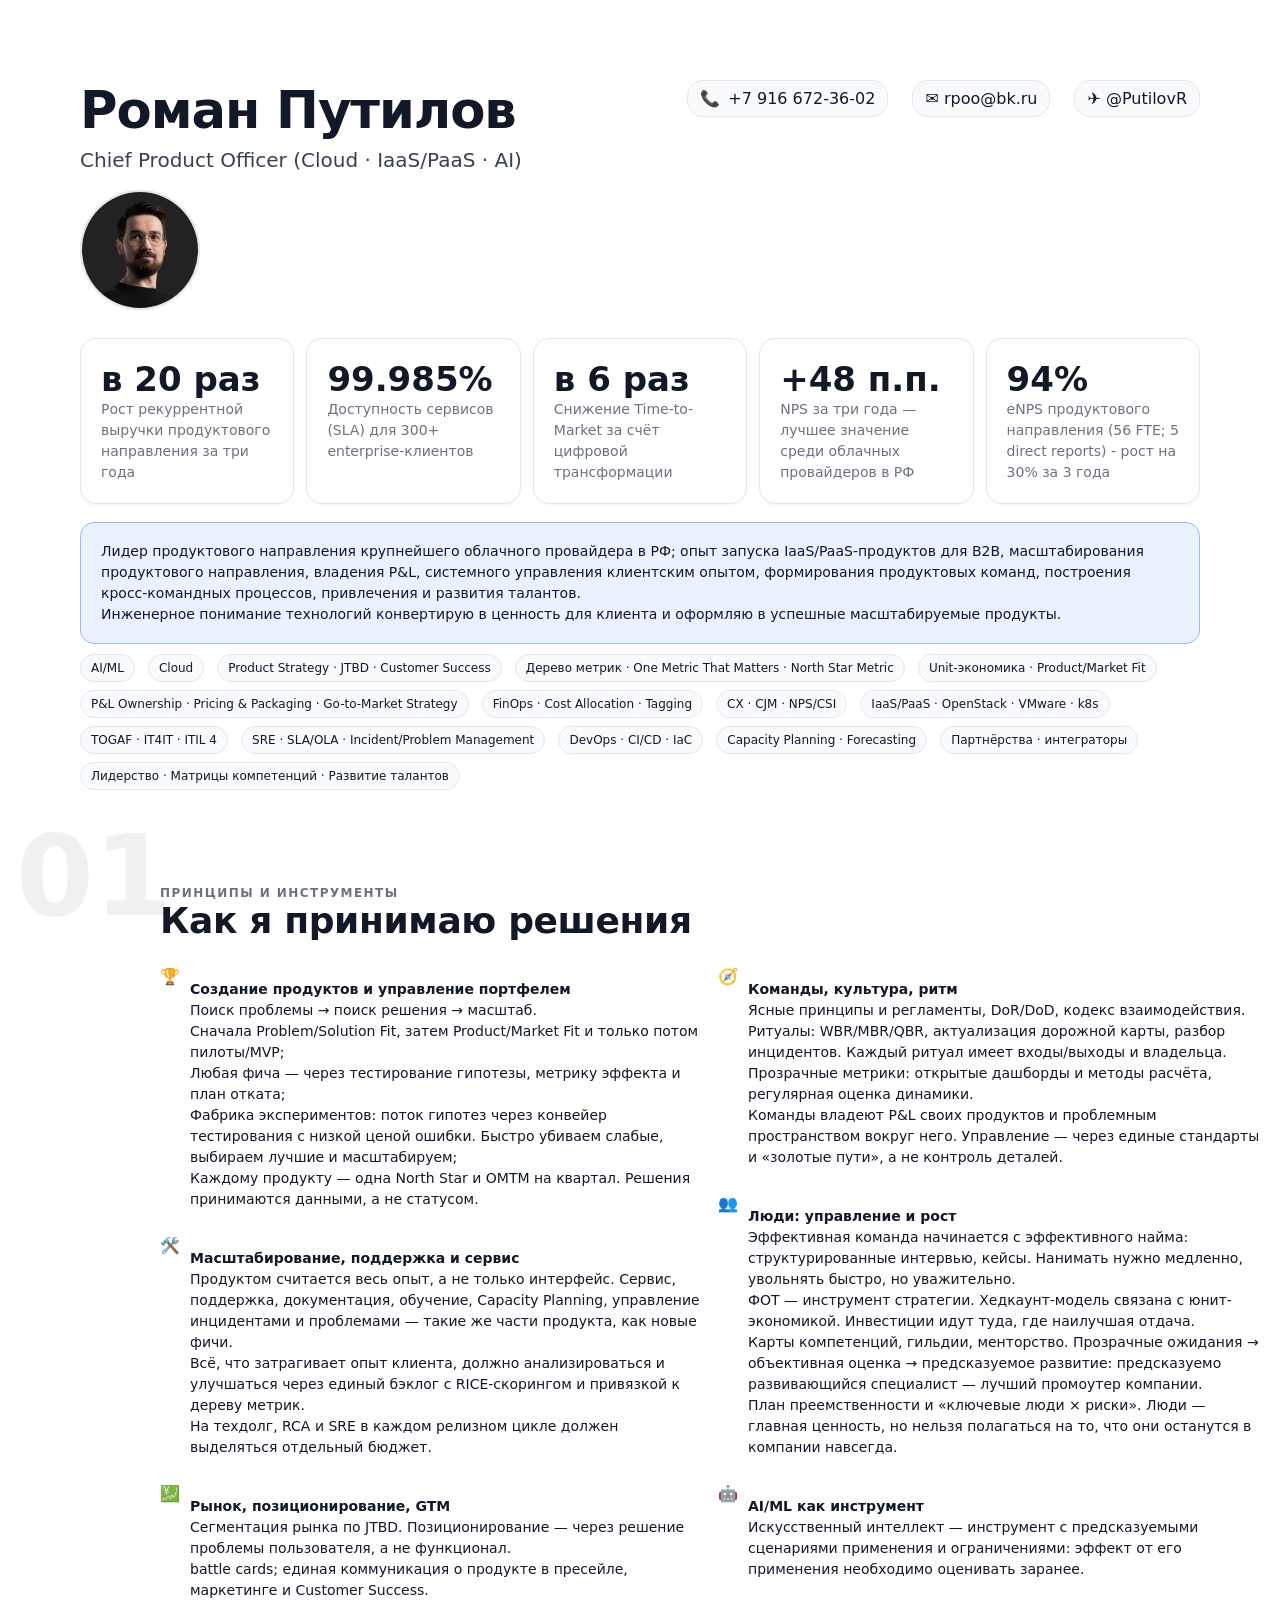
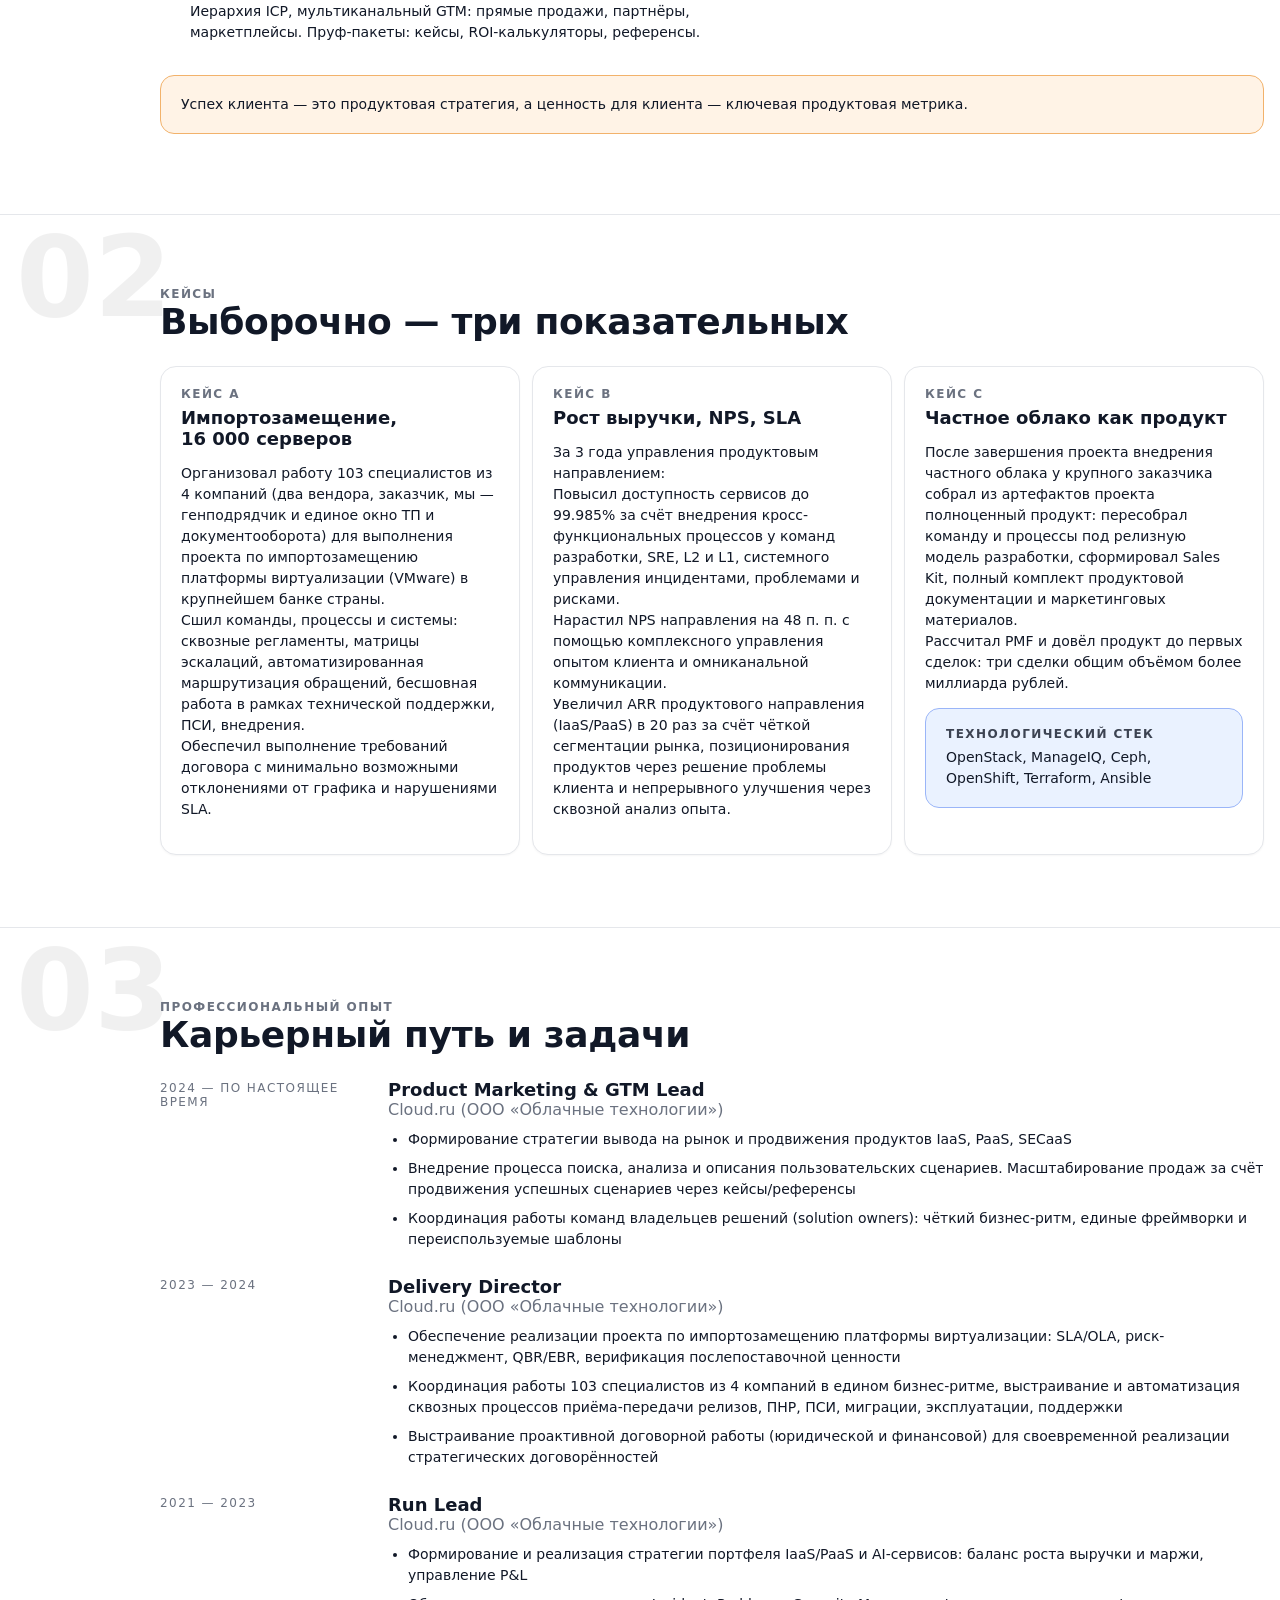
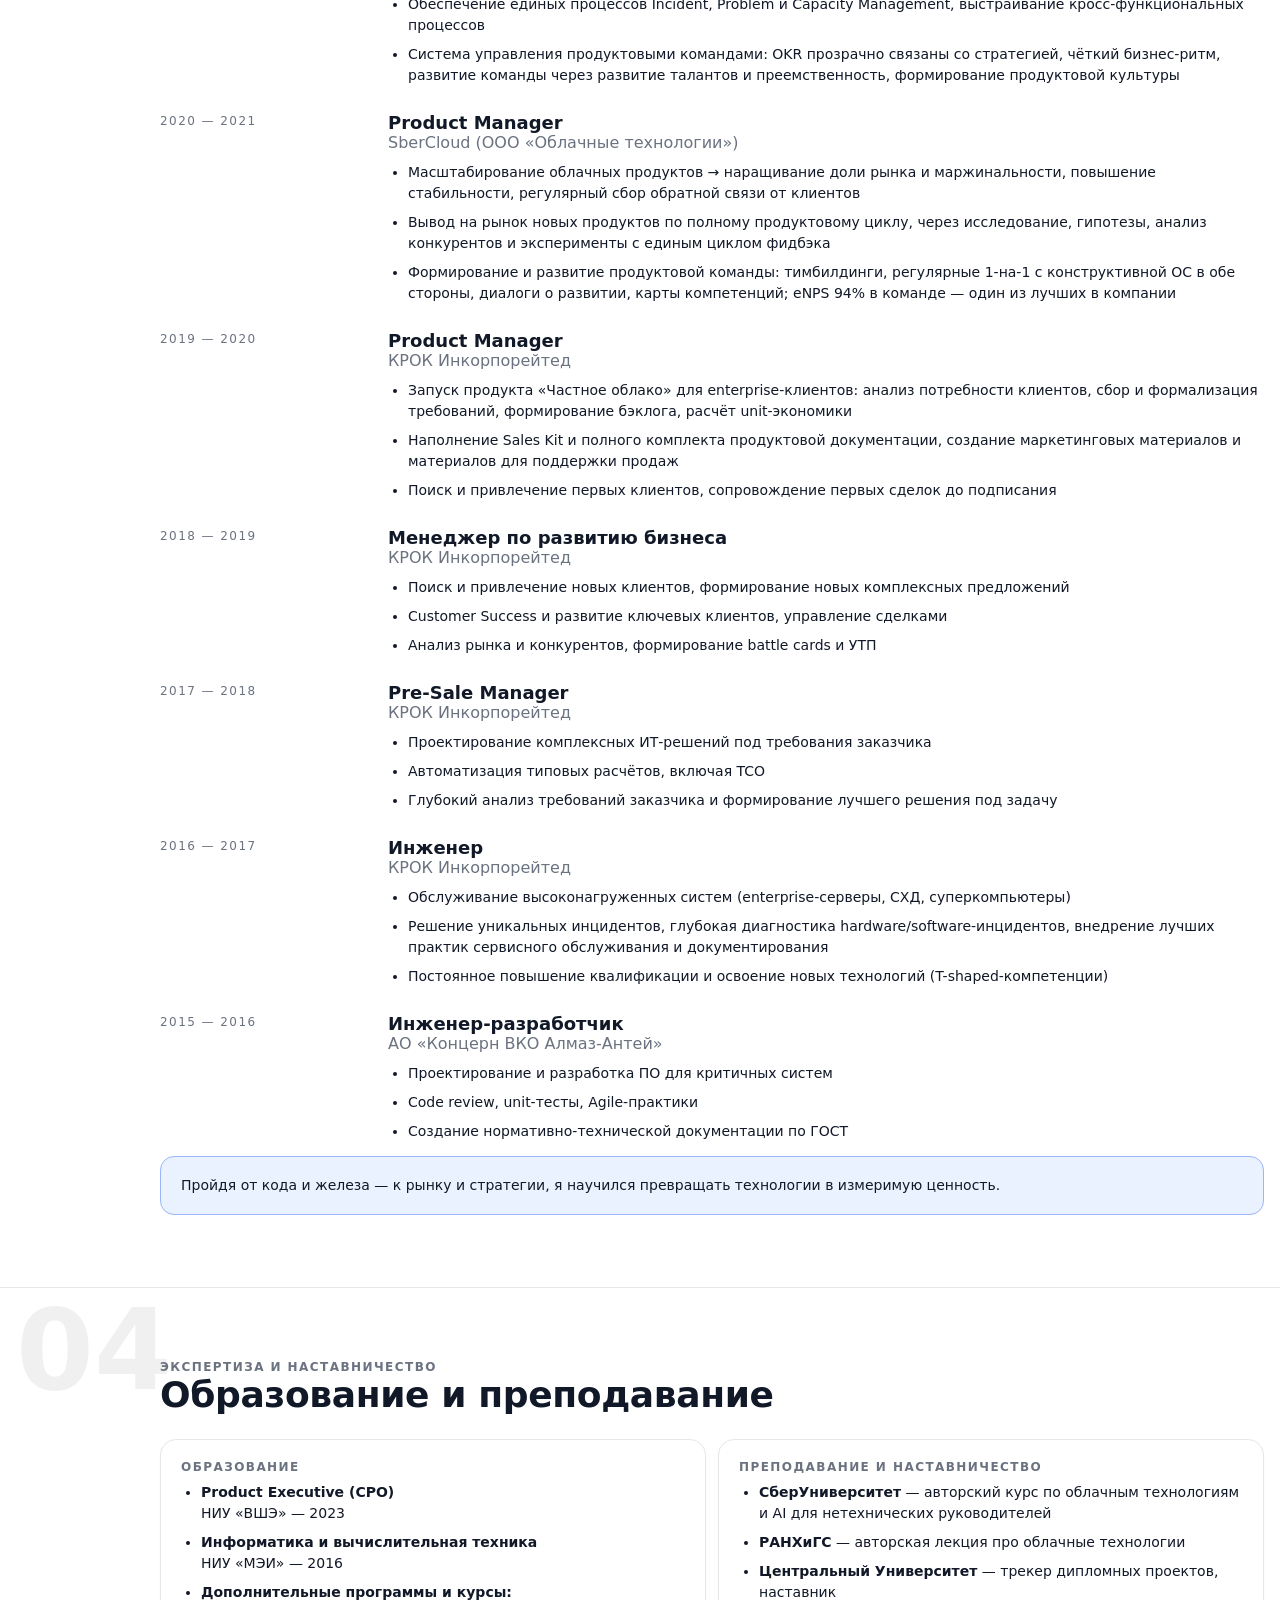
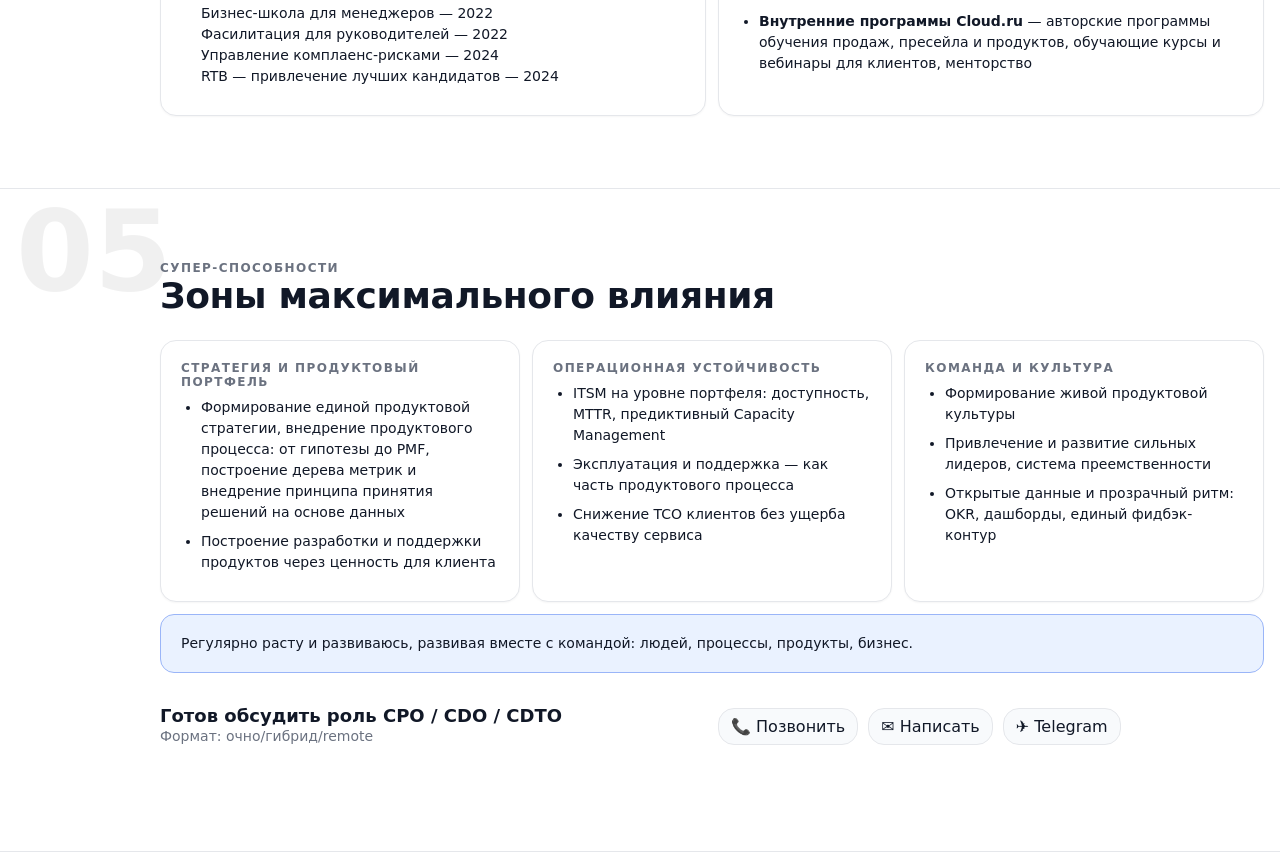
==== index.html @ d1079999 "Update index.html" ====
<!DOCTYPE html>
<html lang="ru">
<head>
  <meta charset="utf-8" />
  <meta name="viewport" content="width=device-width, initial-scale=1" />
  <title>Роман Путилов — CV</title>
  <style>
    /* ---- Core theme (no external deps) ---- */
    :root{
      --bg:#ffffff;
      --fg:#111827;          /* gray-900 */
      --muted:#6b7280;       /* gray-500 */
      --muted2:#374151;      /* gray-700 */
      --card:#ffffff;
      --border:#e5e7eb;      /* gray-200 */
      --ring:#cbd5e1;        /* slate-300 */
      --accent:#2563eb;      /* blue-600 */
      --warn:#b45309;        /* amber-700 */
      --warnbg:#fff7ed;      /* amber-50 */
      --callout:#1e40af;     /* blue-800 */
      --calloutbg:#eff6ff;   /* blue-50 */
    }
    html,body{background:var(--bg);color:var(--fg);margin:0;padding:0;-webkit-text-size-adjust:100%;text-size-adjust:100%;font-family:ui-sans-serif,system-ui,-apple-system,Segoe UI,Roboto,Helvetica,Arial,"Apple Color Emoji","Segoe UI Emoji";}
    *{box-sizing:border-box}
    a{color:inherit;text-decoration:none}
    .container{max-width:1152px;margin:0 auto;padding:16px}
    .muted{color:var(--muted)}
    .muted2{color:var(--muted2)}
    h1{font-weight:900;letter-spacing:-.02em;font-size:clamp(32px,4vw,56px);margin:0 0 8px}
    h2{font-weight:800;letter-spacing:-.01em;font-size:clamp(22px,3vw,36px);margin:0 0 24px}
    .subtitle{font-size:clamp(16px,2.2vw,20px);color:#374151}
    .btn{display:inline-flex;align-items:center;gap:8px;padding:8px 12px;border:1px solid var(--border);border-radius:16px;background:#f8fafc}
    .grid{display:grid;gap:12px}
    @media (min-width:768px){
      .grid-5{grid-template-columns:repeat(5,minmax(0,1fr))}
      .grid-3{grid-template-columns:repeat(3,minmax(0,1fr))}
      .grid-2{grid-template-columns:repeat(2,minmax(0,1fr))}
      .header-pad{padding-top:64px}
    }
    @media (max-width:767.98px){
      .grid-5,.grid-3,.grid-2{grid-template-columns:1fr}
      .header-pad{padding-top:40px}
    }
    .card{background:var(--card);border:1px solid var(--border);border-radius:16px;box-shadow:0 1px 2px rgba(0,0,0,.04);padding:20px}
    .pill{display:inline-flex;align-items:center;padding:6px 10px;border-radius:999px;border:1px solid var(--border);background:#f8fafc;font-size:12px;margin:0 8px 8px 0;white-space:nowrap}
    .callout{
  border-left:6px solid var(--accent);
  background:#eaf2ff;
  border:1px solid #9ab5f8;
  border-radius:14px;
  padding:18px 20px;
  color:var(--fg);
}
    .callout-warn{
  border-left:6px solid var(--warn);
  background:#fff3e6;
  border:1px solid #f2b26b;
  border-radius:14px;
  padding:18px 20px;
  color:var(--fg);
}
    .caps{letter-spacing:.12em;text-transform:uppercase;font-weight:700;font-size:12px;color:var(--muted)}
    .lead-sm{font-size:14px;line-height:1.5}
    ul{margin:0;padding-left:20px}
    li{margin-bottom:8px}
    .footer{padding:32px 0}
    .nowrap{white-space:nowrap}

    /* ---------- Разделы и большие номера ---------- */
    .section{
      position:relative; border-bottom:1px solid var(--border);
      padding:56px 0;
      --secnum-size:clamp(56px,11vw,112px);
    }
    .secnum{
      position:absolute; left:16px; top:6px; line-height:1;
      font-weight:900; font-size:var(--secnum-size);
      color:rgba(0,0,0,.06); user-select:none; z-index:0;
    }
    .section-content{position:relative; z-index:1}
    @media (min-width:1024px){
      .section{padding-left:calc(var(--secnum-size) + 32px)}
      .secnum{display:block}
    }
    @media (max-width:1023.98px){
      .secnum{display:none}
      .section{padding-left:0}
    }

    /* ---------- Оформление опыта (две колонки) ---------- */
    .jobs{display:grid;gap:18px}
    .job{display:grid;gap:8px}
    @media (min-width:900px){
      .job{grid-template-columns:220px 1fr;align-items:start}
    }
    .job .date{font-size:12px;letter-spacing:.12em;text-transform:uppercase;color:var(--muted);margin-top:2px}
    .job h3{margin:0;font-weight:700;font-size:18px}
    .job .company{margin:0 0 10px;color:var(--muted)}

    /* Print */
    @page{size:A4;margin:10mm}
    @media print{
      .section{break-inside:avoid}
      html,body{-webkit-print-color-adjust:exact;print-color-adjust:exact}
    }

/* --- Strong overrides for print readability of callouts --- */
.callout *, .callout-warn * { color: var(--fg) !important; }
.callout a, .callout-warn a { text-decoration: underline; }
</style>
</head>
<body>
  <main>
    <header class="header-pad">
      <div class="container">
      <div style="display:flex;align-items:flex-start;gap:24px;flex-wrap:wrap">
        <div style="flex:1;min-width:240px">
          <h1>Роман Путилов</h1>
          <div class="subtitle">Chief Product Officer (Cloud · IaaS/PaaS · AI)</div>
          <div style="margin-top:18px;display:flex;flex-wrap:wrap;gap:10px">
        </div>
        <div>
          <img src="PutilovR.jpg" alt="Роман Путилов"
            style="width:120px;height:120px;border-radius:50%;object-fit:cover;border:2px solid #e5e7eb;" />
        </div>
      </div>
          <a class="btn" href="tel:+79166723602">📞 <span class="nowrap">+7&nbsp;916&nbsp;672-36-02</span></a>
          <a class="btn" href="mailto:rpoo@bk.ru">✉️ rpoo@bk.ru</a>
          <a class="btn" href="https://t.me/PutilovR">✈️ @PutilovR</a>
        </div>

        <div class="grid grid-5" style="margin-top:24px">
          <div class="card">
            <div style="font-size:clamp(24px,3.2vw,34px);font-weight:800">в 20 раз</div>
            <div class="lead-sm muted">Рост рекуррентной выручки продуктового направления за три года</div>
          </div>
          <div class="card">
            <div style="font-size:clamp(24px,3.2vw,34px);font-weight:800">99.985%</div>
            <div class="lead-sm muted">Доступность сервисов (SLA) для 300+ enterprise-клиентов</div>
          </div>
          <div class="card">
            <div style="font-size:clamp(24px,3.2vw,34px);font-weight:800">в 6 раз</div>
            <div class="lead-sm muted">Снижение Time-to-Market за счёт цифровой трансформации</div>
          </div>
          <div class="card">
            <div style="font-size:clamp(24px,3.2vw,34px);font-weight:800">+48 п.п.</div>
            <div class="lead-sm muted">NPS за три года — лучшее значение среди облачных провайдеров в РФ</div>
          </div>
          <div class="card">
            <div style="font-size:clamp(24px,3.2vw,34px);font-weight:800">94%</div>
            <div class="lead-sm muted">eNPS продуктового направления (56 FTE; 5 direct reports) - рост на 30% за 3 года</div>
          </div>
        </div>

        <div class="callout" style="margin-top:18px">
          <div class="lead-sm" style="color:#e4e4e7">Лидер продуктового направления крупнейшего облачного провайдера в РФ; опыт запуска IaaS/PaaS-продуктов для B2B, масштабирования продуктового направления, владения P&amp;L, системного управления клиентским опытом, формирования продуктовых команд, построения кросс-командных процессов, привлечения и развития талантов.<br>
Инженерное понимание технологий конвертирую в ценность для клиента и оформляю в успешные масштабируемые продукты.</div>
        </div>

        <div style="margin-top:10px">
          <span class="pill">AI/ML</span>
          <span class="pill">Cloud</span>
          <span class="pill">Product Strategy · JTBD · Customer Success</span>
          <span class="pill">Дерево метрик · One Metric That Matters · North Star Metric</span>
          <span class="pill">Unit-экономика · Product/Market Fit</span>
          <span class="pill">P&amp;L Ownership · Pricing &amp; Packaging · Go-to-Market Strategy</span>
          <span class="pill">FinOps · Cost Allocation · Tagging</span>
          <span class="pill">CX · CJM · NPS/CSI</span>
          <span class="pill">IaaS/PaaS · OpenStack · VMware · k8s</span>
          <span class="pill">TOGAF · IT4IT · ITIL 4</span>
          <span class="pill">SRE · SLA/OLA · Incident/Problem Management</span>
          <span class="pill">DevOps · CI/CD · IaC</span>
          <span class="pill">Capacity Planning · Forecasting</span>
          <span class="pill">Партнёрства · интеграторы</span>
          <span class="pill">Лидерство · Матрицы компетенций · Развитие талантов</span>
        </div>
      </div>
    </header>

    <!-- 01 -->
    <section class="section">
      <div class="secnum">01</div>
      <div class="container section-content">
        <div class="caps">Принципы и инструменты</div>
        <h2>Как я принимаю решения</h2>
        <div class="grid grid-2">
          <div>
            <div style="display:flex;gap:10px;align-items:flex-start;margin-bottom:10px"><div style="margin-top:2px">🏆</div><p class="lead-sm"><b>Создание продуктов и управление портфелем</b><br>Поиск проблемы → поиск решения → масштаб.<br>Сначала Problem/Solution Fit, затем Product/Market Fit и только потом пилоты/MVP;<br>Любая фича — через тестирование гипотезы, метрику эффекта и план отката;<br>Фабрика экспериментов: поток гипотез через конвейер тестирования с низкой ценой ошибки. Быстро убиваем слабые, выбираем лучшие и масштабируем;<br>Каждому продукту — одна North Star и OMTM на квартал. Решения принимаются данными, а не статусом.</p></div>
            <div style="display:flex;gap:10px;align-items:flex-start;margin-bottom:10px"><div style="margin-top:2px">🛠️</div><p class="lead-sm"><b>Масштабирование, поддержка и сервис</b><br>Продуктом считается весь опыт, а не только интерфейс. Сервис, поддержка, документация, обучение, Capacity Planning, управление инцидентами и проблемами — такие же части продукта, как новые фичи.<br>Всё, что затрагивает опыт клиента, должно анализироваться и улучшаться через единый бэклог с RICE-скорингом и привязкой к дереву метрик.<br>На техдолг, RCA и SRE в каждом релизном цикле должен выделяться отдельный бюджет.</p></div>
            <div style="display:flex;gap:10px;align-items:flex-start;margin-bottom:10px"><div style="margin-top:2px">💹</div><p class="lead-sm"><b>Рынок, позиционирование, GTM</b><br>Сегментация рынка по JTBD. Позиционирование — через решение проблемы пользователя, а не функционал.<br>battle cards; единая коммуникация о продукте в пресейле, маркетинге и Customer Success.<br>Иерархия ICP, мультиканальный GTM: прямые продажи, партнёры, маркетплейсы. Пруф-пакеты: кейсы, ROI-калькуляторы, референсы.</p></div>
          </div>
          <div>
            <div style="display:flex;gap:10px;align-items:flex-start;margin-bottom:10px"><div style="margin-top:2px">🧭</div><p class="lead-sm"><b>Команды, культура, ритм</b><br>Ясные принципы и регламенты, DoR/DoD, кодекс взаимодействия.<br>Ритуалы: WBR/MBR/QBR, актуализация дорожной карты, разбор инцидентов. Каждый ритуал имеет входы/выходы и владельца.<br>Прозрачные метрики: открытые дашборды и методы расчёта, регулярная оценка динамики.<br>Команды владеют P&amp;L своих продуктов и проблемным пространством вокруг него. Управление — через единые стандарты и «золотые пути», а не контроль деталей.</p></div>
            <div style="display:flex;gap:10px;align-items:flex-start;margin-bottom:10px"><div style="margin-top:2px">👥</div><p class="lead-sm"><b>Люди: управление и рост</b><br>Эффективная команда начинается с эффективного найма: структурированные интервью, кейсы. Нанимать нужно медленно, увольнять быстро, но уважительно.<br>ФОТ — инструмент стратегии. Хедкаунт-модель связана с юнит-экономикой. Инвестиции идут туда, где наилучшая отдача.<br>Карты компетенций, гильдии, менторство. Прозрачные ожидания → объективная оценка → предсказуемое развитие: предсказуемо развивающийся специалист — лучший промоутер компании.<br>План преемственности и «ключевые люди × риски». Люди — главная ценность, но нельзя полагаться на то, что они останутся в компании навсегда.</p></div>
            <div style="display:flex;gap:10px;align-items:flex-start;margin-bottom:10px"><div style="margin-top:2px">🤖</div><p class="lead-sm"><b>AI/ML как инструмент</b><br>Искусственный интеллект — инструмент с предсказуемыми сценариями применения и ограничениями: эффект от его применения необходимо оценивать заранее.</p></div>
          </div>
        </div>
        <div class="callout-warn" style="margin-top:8px;margin-bottom:8px">
          <div class="lead-sm" style="color:#e4e4e7">Успех клиента — это продуктовая стратегия, а ценность для клиента — ключевая продуктовая метрика.</div>
        </div>
      </div>
    </section>

    <!-- 02 -->
    <section class="section">
      <div class="secnum">02</div>
      <div class="container section-content">
        <div class="caps">Кейсы</div>
        <h2>Выборочно — три показательных</h2>
        <div class="grid grid-3">
          <div class="card">
            <div class="caps" style="margin-bottom:6px">Кейс A</div>
            <div style="font-weight:700;font-size:18px;margin-bottom:8px">Импортозамещение,<br>16&nbsp;000 серверов</div>
            <p class="lead-sm">Организовал работу 103 специалистов из 4 компаний (два вендора, заказчик, мы — генподрядчик и единое окно ТП и документооборота) для выполнения проекта по импортозамещению платформы виртуализации (VMware) в крупнейшем банке страны.<br>Сшил команды, процессы и системы: сквозные регламенты, матрицы эскалаций, автоматизированная маршрутизация обращений, бесшовная работа в рамках технической поддержки, ПСИ, внедрения.<br>Обеспечил выполнение требований договора с минимально возможными отклонениями от графика и нарушениями SLA.</p>
          </div>
          <div class="card">
            <div class="caps" style="margin-bottom:6px">Кейс B</div>
            <div style="font-weight:700;font-size:18px;margin-bottom:8px">Рост выручки, NPS, SLA</div>
            <p class="lead-sm">За 3 года управления продуктовым направлением:<br>Повысил доступность сервисов до 99.985% за счёт внедрения кросс-функциональных процессов у команд разработки, SRE, L2 и L1, системного управления инцидентами, проблемами и рисками.<br>Нарастил NPS направления на 48 п. п. с помощью комплексного управления опытом клиента и омниканальной коммуникации.<br>Увеличил ARR продуктового направления (IaaS/PaaS) в 20 раз за счёт чёткой сегментации рынка, позиционирования продуктов через решение проблемы клиента и непрерывного улучшения через сквозной анализ опыта.</p>
          </div>
          <div class="card">
            <div class="caps" style="margin-bottom:6px">Кейс C</div>
            <div style="font-weight:700;font-size:18px;margin-bottom:8px">Частное облако как продукт</div>
            <p class="lead-sm">После завершения проекта внедрения частного облака у крупного заказчика собрал из артефактов проекта полноценный продукт: пересобрал команду и процессы под релизную модель разработки, сформировал Sales Kit, полный комплект продуктовой документации и маркетинговых материалов.<br>Рассчитал PMF и довёл продукт до первых сделок: три сделки общим объёмом более миллиарда рублей.</p>
            <div class="callout" style="margin-top:10px">
              <div class="caps" style="opacity:.8;margin-bottom:6px">Технологический стек</div>
              <div class="lead-sm">OpenStack, ManageIQ, Ceph, OpenShift, Terraform, Ansible</div>
            </div>
          </div>
        </div>
      </div>
    </section>

    <!-- 03 -->
    <section class="section">
      <div class="secnum">03</div>
      <div class="container section-content">
        <div class="caps">Профессиональный опыт</div>
        <h2>Карьерный путь и задачи</h2>

        <div class="jobs">
          <article class="job">
            <div class="date">2024 — по настоящее время</div>
            <div>
              <h3>Product Marketing &amp; GTM Lead</h3>
              <p class="company muted">Cloud.ru (ООО «Облачные технологии»)</p>
              <ul class="lead-sm">
                <li>Формирование стратегии вывода на рынок и продвижения продуктов IaaS, PaaS, SECaaS</li>
                <li>Внедрение процесса поиска, анализа и описания пользовательских сценариев. Масштабирование продаж за счёт продвижения успешных сценариев через кейсы/референсы</li>
                <li>Координация работы команд владельцев решений (solution owners): чёткий бизнес-ритм, единые фреймворки и переиспользуемые шаблоны</li>
              </ul>
            </div>
          </article>

          <article class="job">
            <div class="date">2023 — 2024</div>
            <div>
              <h3>Delivery Director</h3>
              <p class="company muted">Cloud.ru (ООО «Облачные технологии»)</p>
              <ul class="lead-sm">
                <li>Обеспечение реализации проекта по импортозамещению платформы виртуализации: SLA/OLA, риск-менеджмент, QBR/EBR, верификация послепоставочной ценности</li>
                <li>Координация работы 103 специалистов из 4 компаний в едином бизнес-ритме, выстраивание и автоматизация сквозных процессов приёма-передачи релизов, ПНР, ПСИ, миграции, эксплуатации, поддержки</li>
                <li>Выстраивание проактивной договорной работы (юридической и финансовой) для своевременной реализации стратегических договорённостей</li>
              </ul>
            </div>
          </article>

          <article class="job">
            <div class="date">2021 — 2023</div>
            <div>
              <h3>Run Lead</h3>
              <p class="company muted">Cloud.ru (ООО «Облачные технологии»)</p>
              <ul class="lead-sm">
                <li>Формирование и реализация стратегии портфеля IaaS/PaaS и AI-сервисов: баланс роста выручки и маржи, управление P&amp;L</li>
                <li>Обеспечение единых процессов Incident, Problem и Capacity Management, выстраивание кросс-функциональных процессов</li>
                <li>Система управления продуктовыми командами: OKR прозрачно связаны со стратегией, чёткий бизнес-ритм, развитие команды через развитие талантов и преемственность, формирование продуктовой культуры</li>
              </ul>
            </div>
          </article>

          <article class="job">
            <div class="date">2020 — 2021</div>
            <div>
              <h3>Product Manager</h3>
              <p class="company muted">SberCloud (ООО «Облачные технологии»)</p>
              <ul class="lead-sm">
                <li>Масштабирование облачных продуктов → наращивание доли рынка и маржинальности, повышение стабильности, регулярный сбор обратной связи от клиентов</li>
                <li>Вывод на рынок новых продуктов по полному продуктовому циклу, через исследование, гипотезы, анализ конкурентов и эксперименты с единым циклом фидбэка</li>
                <li>Формирование и развитие продуктовой команды: тимбилдинги, регулярные 1-на-1 с конструктивной ОС в обе стороны, диалоги о развитии, карты компетенций; eNPS 94% в команде — один из лучших в компании</li>
              </ul>
            </div>
          </article>

          <article class="job">
            <div class="date">2019 — 2020</div>
            <div>
              <h3>Product Manager</h3>
              <p class="company muted">КРОК Инкорпорейтед</p>
              <ul class="lead-sm">
                <li>Запуск продукта «Частное облако» для enterprise-клиентов: анализ потребности клиентов, сбор и формализация требований, формирование бэклога, расчёт unit-экономики</li>
                <li>Наполнение Sales Kit и полного комплекта продуктовой документации, создание маркетинговых материалов и материалов для поддержки продаж</li>
                <li>Поиск и привлечение первых клиентов, сопровождение первых сделок до подписания</li>
              </ul>
            </div>
          </article>

          <article class="job">
            <div class="date">2018 — 2019</div>
            <div>
              <h3>Менеджер по развитию бизнеса</h3>
              <p class="company muted">КРОК Инкорпорейтед</p>
              <ul class="lead-sm">
                <li>Поиск и привлечение новых клиентов, формирование новых комплексных предложений</li>
                <li>Customer Success и развитие ключевых клиентов, управление сделками</li>
                <li>Анализ рынка и конкурентов, формирование battle cards и УТП</li>
              </ul>
            </div>
          </article>

          <article class="job">
            <div class="date">2017 — 2018</div>
            <div>
              <h3>Pre-Sale Manager</h3>
              <p class="company muted">КРОК Инкорпорейтед</p>
              <ul class="lead-sm">
                <li>Проектирование комплексных ИТ-решений под требования заказчика</li>
                <li>Автоматизация типовых расчётов, включая TCO</li>
                <li>Глубокий анализ требований заказчика и формирование лучшего решения под задачу</li>
              </ul>
            </div>
          </article>

          <article class="job">
            <div class="date">2016 — 2017</div>
            <div>
              <h3>Инженер</h3>
              <p class="company muted">КРОК Инкорпорейтед</p>
              <ul class="lead-sm">
                <li>Обслуживание высоконагруженных систем (enterprise-серверы, СХД, суперкомпьютеры)</li>
                <li>Решение уникальных инцидентов, глубокая диагностика hardware/software-инцидентов, внедрение лучших практик сервисного обслуживания и документирования</li>
                <li>Постоянное повышение квалификации и освоение новых технологий (T-shaped-компетенции)</li>
              </ul>
            </div>
          </article>

          <article class="job">
            <div class="date">2015 — 2016</div>
            <div>
              <h3>Инженер-разработчик</h3>
              <p class="company muted">АО «Концерн ВКО Алмаз-Антей»</p>
              <ul class="lead-sm">
                <li>Проектирование и разработка ПО для критичных систем</li>
                <li>Code review, unit-тесты, Agile-практики</li>
                <li>Создание нормативно-технической документации по ГОСТ</li>
              </ul>
            </div>
          </article>
        </div>

        <div class="callout" style="margin-top:6px">
          <div class="lead-sm" style="color:#e4e4e7">Пройдя от кода и железа — к рынку и стратегии, я научился превращать технологии в измеримую ценность.</div>
        </div>
      </div>
    </section>

    <!-- 04 -->
    <section class="section">
      <div class="secnum">04</div>
      <div class="container section-content">
        <div class="caps">Экспертиза и наставничество</div>
        <h2>Образование и преподавание</h2>
        <div class="grid grid-2">
          <div class="card">
            <div class="caps" style="margin-bottom:8px">Образование</div>
            <ul class="lead-sm" style="list-style:disc">
              <li><b>Product Executive (CPO)</b><br>НИУ «ВШЭ» — 2023</li>
              <li><b>Информатика и вычислительная техника</b><br>НИУ «МЭИ» — 2016</li>
              <li><b>Дополнительные программы и курсы:</b><br>Бизнес-школа для менеджеров — 2022<br>Фасилитация для руководителей — 2022<br>Управление комплаенс-рисками — 2024<br>RTB — привлечение лучших кандидатов — 2024</li>
            </ul>
          </div>
          <div class="card">
            <div class="caps" style="margin-bottom:8px">Преподавание и наставничество</div>
            <ul class="lead-sm" style="list-style:disc">
              <li><b>СберУниверситет</b> — авторский курс по облачным технологиям и AI для нетехнических руководителей</li>
              <li><b>РАНХиГС</b> — авторская лекция про облачные технологии</li>
              <li><b>Центральный Университет</b> — трекер дипломных проектов, наставник</li>
              <li><b>Внутренние программы Cloud.ru</b> — авторские программы обучения продаж, пресейла и продуктов, обучающие курсы и вебинары для клиентов, менторство</li>
            </ul>
          </div>
        </div>
      </div>
    </section>

    <!-- 05 -->
    <section class="section">
      <div class="secnum">05</div>
      <div class="container section-content">
        <div class="caps">Супер-способности</div>
        <h2>Зоны максимального влияния</h2>
        <div class="grid grid-3">
          <div class="card">
            <div class="caps" style="margin-bottom:8px">Стратегия и продуктовый портфель</div>
            <ul class="lead-sm" style="list-style:disc">
              <li>Формирование единой продуктовой стратегии, внедрение продуктового процесса: от гипотезы до PMF, построение дерева метрик и внедрение принципа принятия решений на основе данных</li>
              <li>Построение разработки и поддержки продуктов через ценность для клиента</li>
            </ul>
          </div>
          <div class="card">
            <div class="caps" style="margin-bottom:8px">Операционная устойчивость</div>
            <ul class="lead-sm" style="list-style:disc">
              <li>ITSM на уровне портфеля: доступность, MTTR, предиктивный Capacity Management</li>
              <li>Эксплуатация и поддержка — как часть продуктового процесса</li>
              <li>Снижение TCO клиентов без ущерба качеству сервиса</li>
            </ul>
          </div>
          <div class="card">
            <div class="caps" style="margin-bottom:8px">Команда и культура</div>
            <ul class="lead-sm" style="list-style:disc">
              <li>Формирование живой продуктовой культуры</li>
              <li>Привлечение и развитие сильных лидеров, система преемственности</li>
              <li>Открытые данные и прозрачный ритм: OKR, дашборды, единый фидбэк-контур</li>
            </ul>
          </div>
        </div>

        <div class="callout" style="margin-top:12px">
          <div class="lead-sm" style="color:#e4e4e7">Регулярно расту и развиваюсь, развивая вместе с командой: людей, процессы, продукты, бизнес.</div>
        </div>

        <footer class="footer">
          <div class="grid grid-2" style="align-items:center">
            <div>
              <div style="font-weight:700;font-size:18px">Готов обсудить роль CPO / CDO / CDTO</div>
              <div class="muted lead-sm">Формат: очно/гибрид/remote</div>
            </div>
            <div style="display:flex;flex-wrap:wrap;gap:10px;justify-content:flex-start">
              <a class="btn" href="tel:+79166723602">📞 Позвонить</a>
              <a class="btn" href="mailto:rpoo@bk.ru">✉️ Написать</a>
              <a class="btn" href="https://t.me/PutilovR">✈️ Telegram</a>
            </div>
          </div>
        </footer>
      </div>
    </section>
  </main>
</body>
</html>
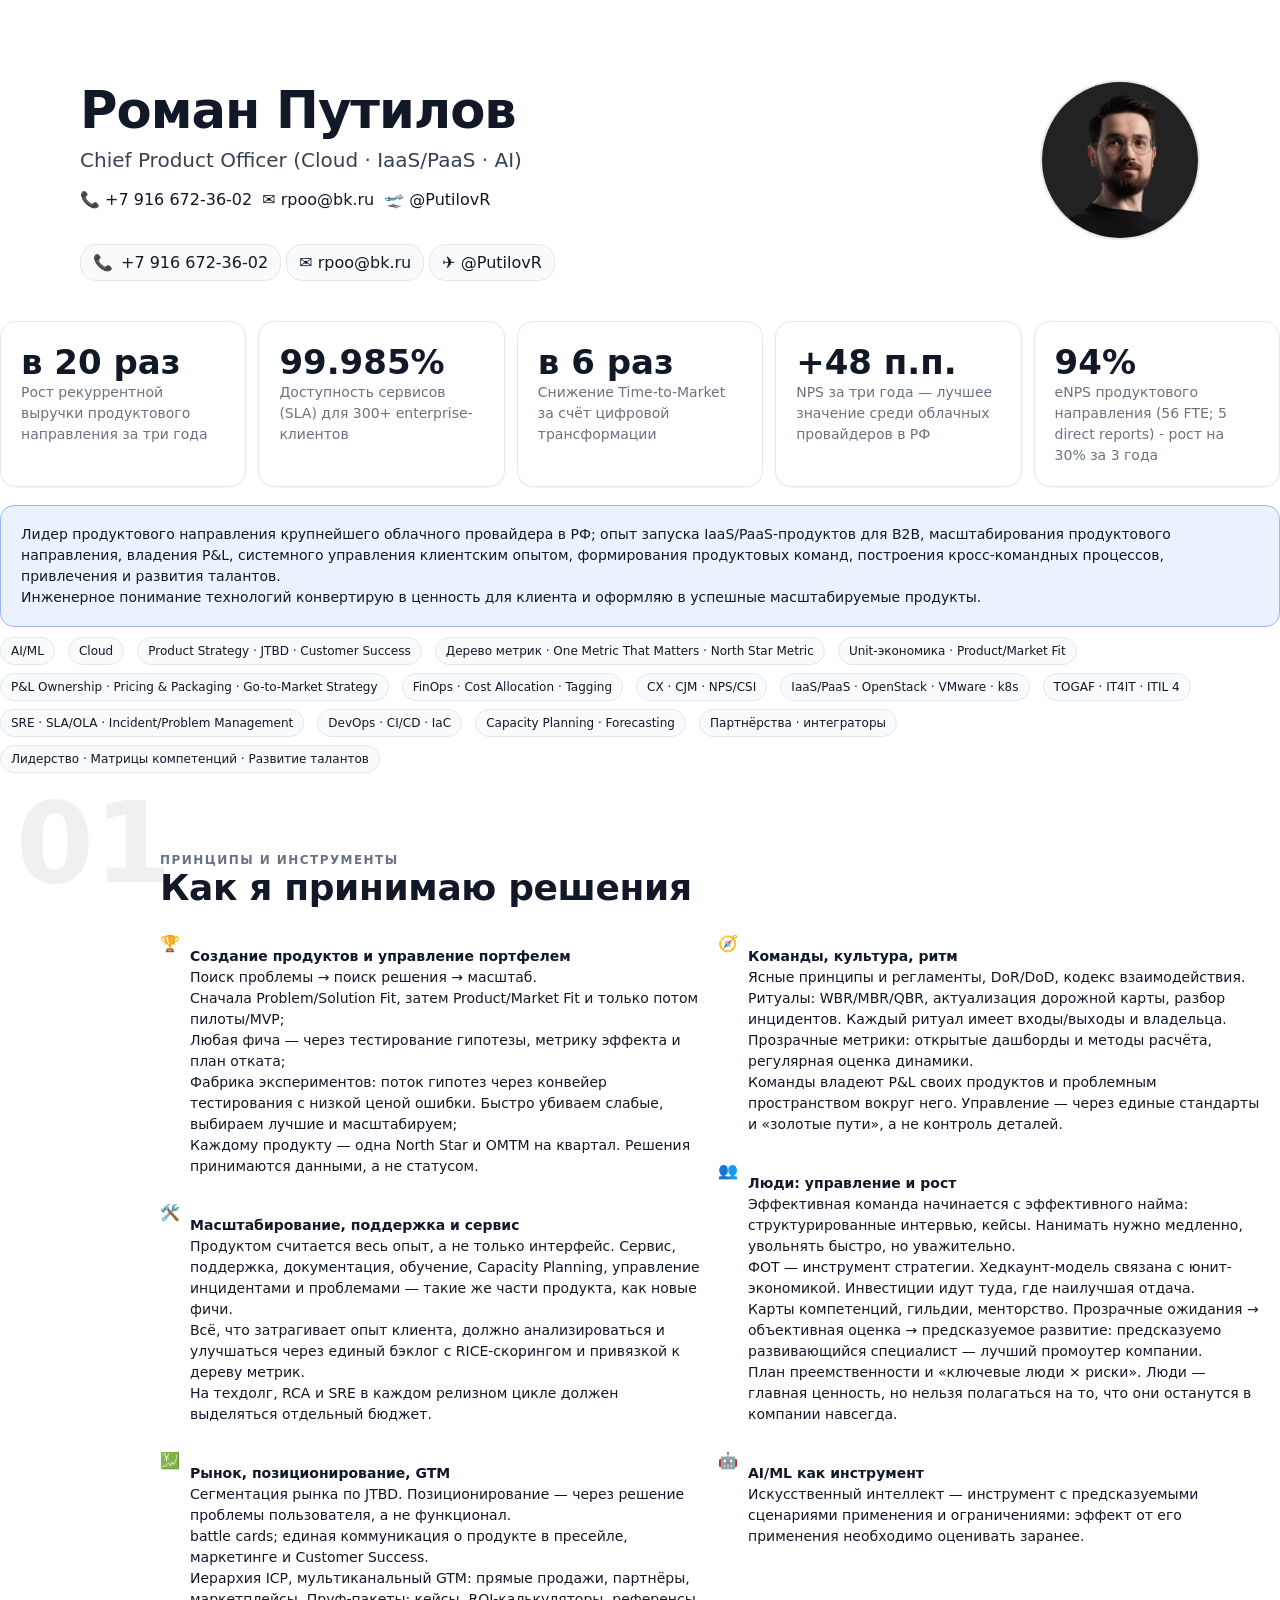
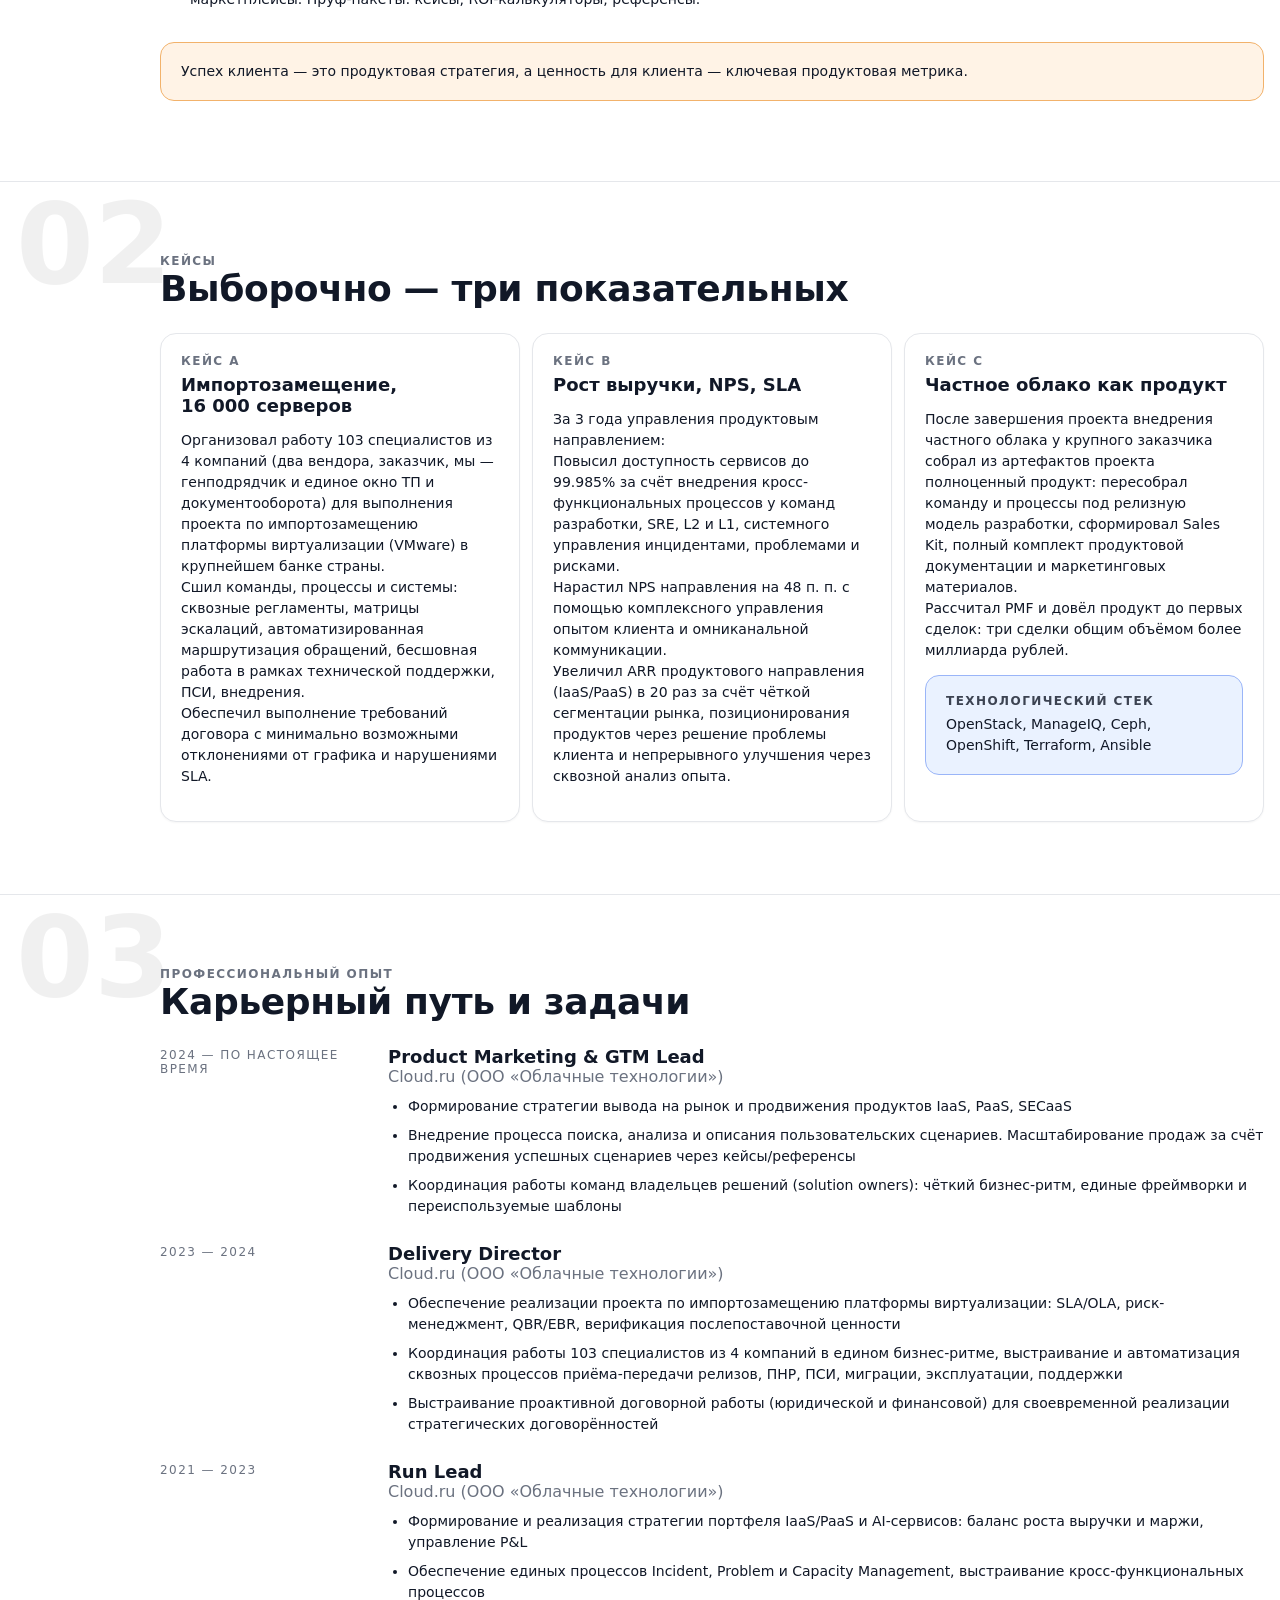
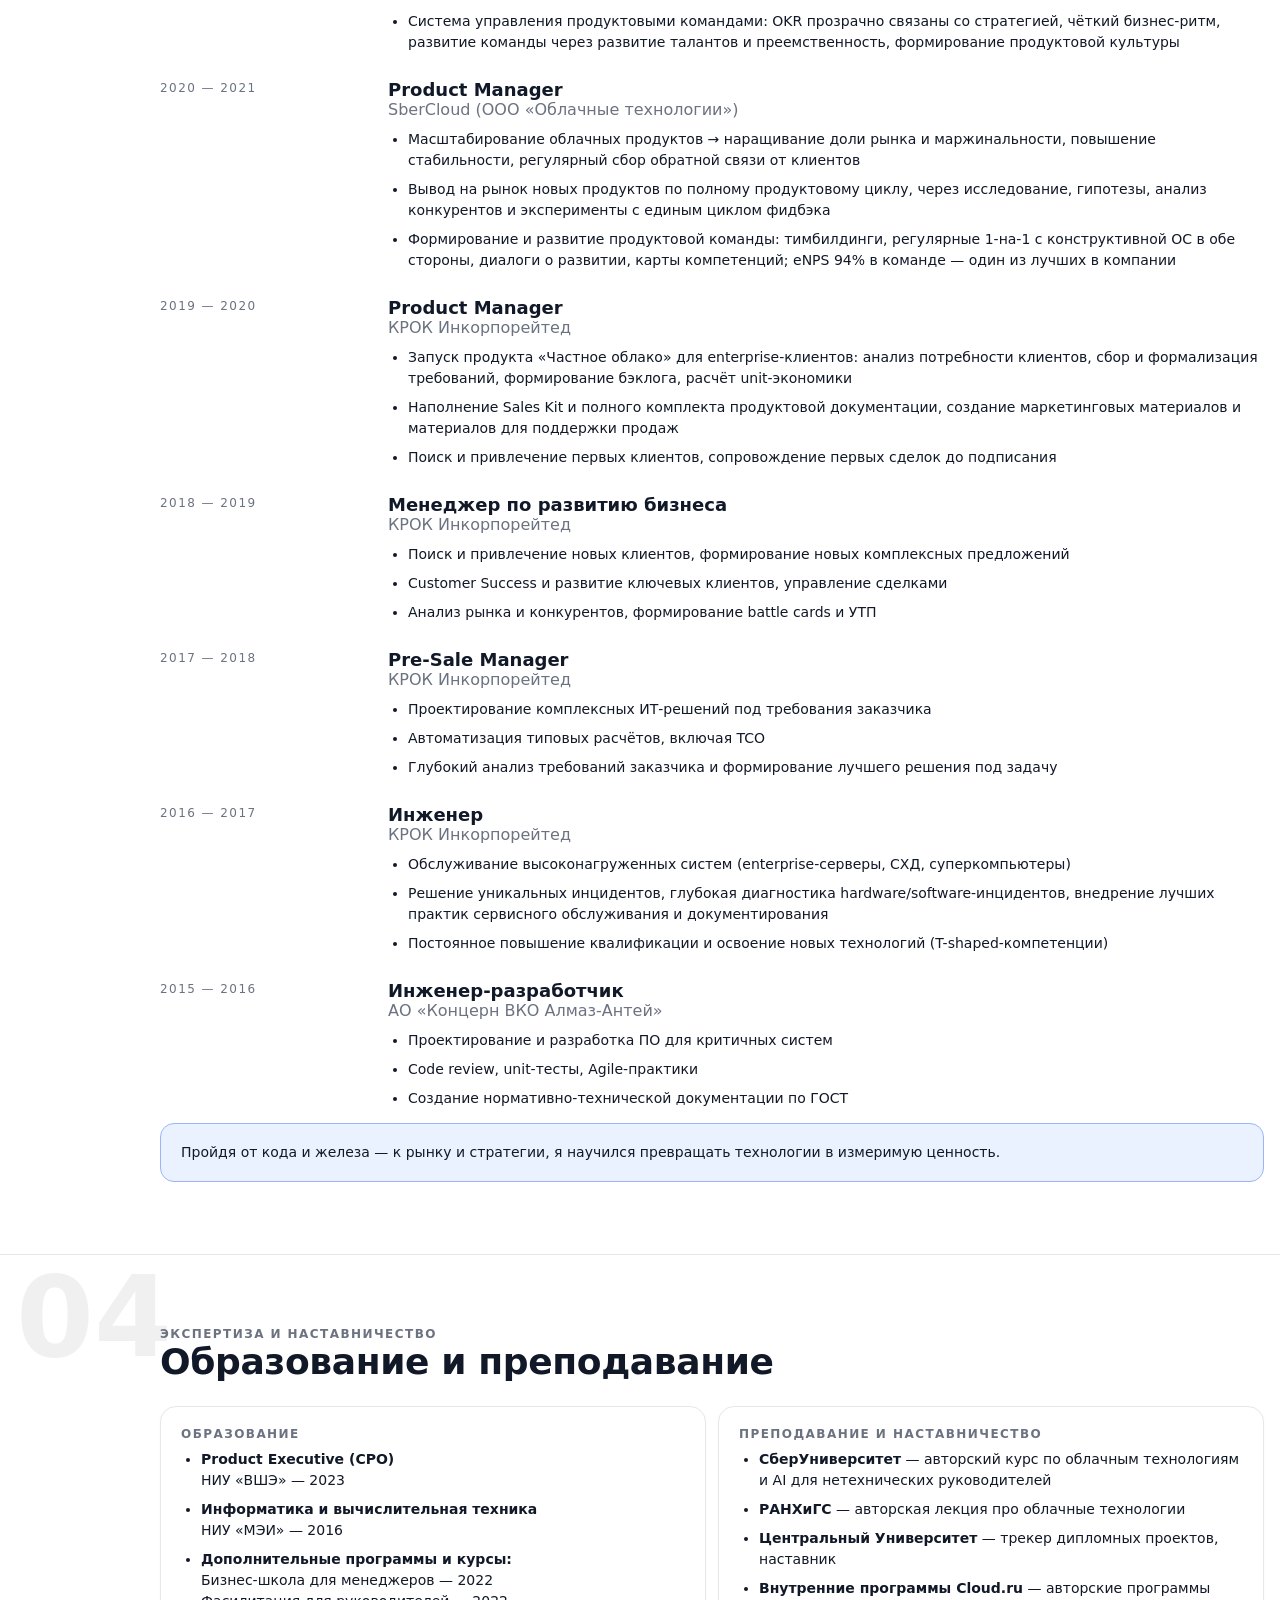
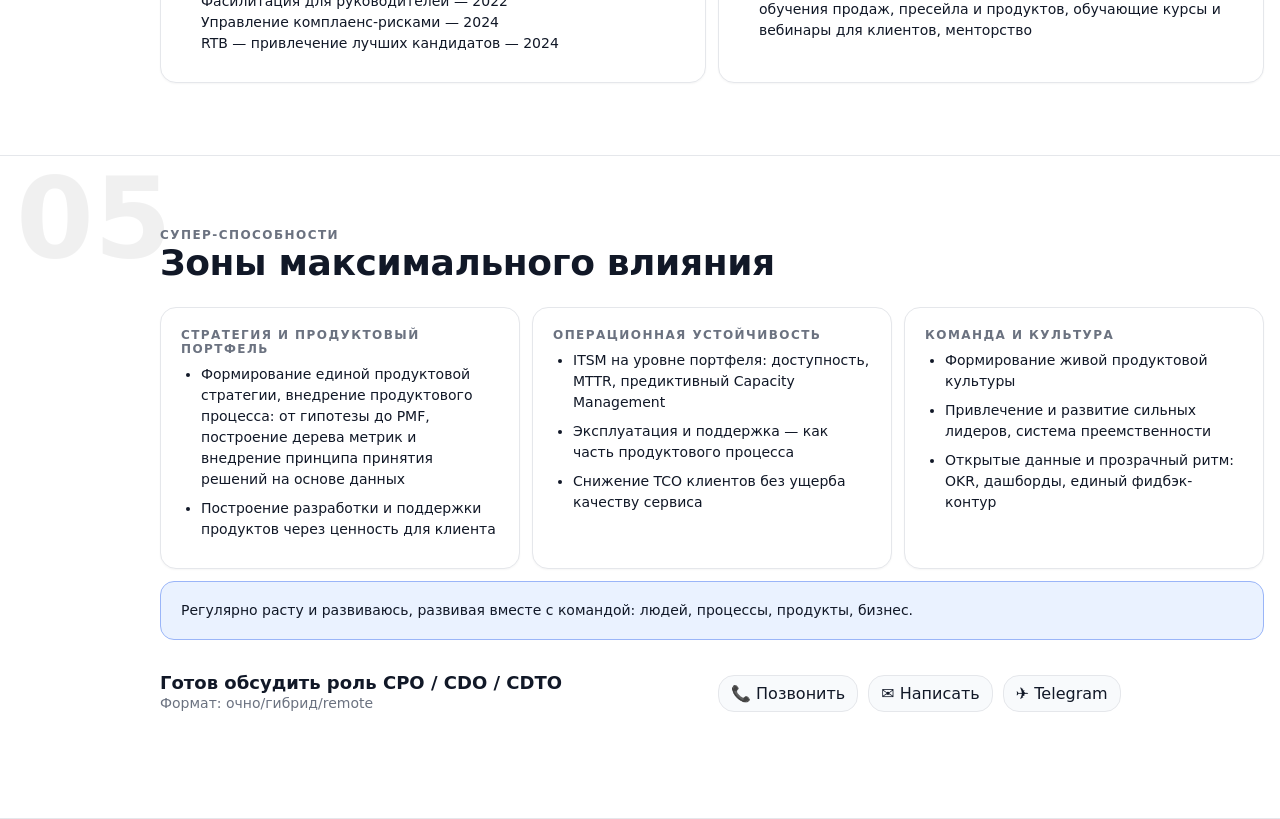
==== commit a222b40f: "Update index.html" ====
--- a/index.html
+++ b/index.html
@@ -113,17 +113,23 @@
   <main>
     <header class="header-pad">
       <div class="container">
-      <div style="display:flex;align-items:flex-start;gap:24px;flex-wrap:wrap">
-        <div style="flex:1;min-width:240px">
-          <h1>Роман Путилов</h1>
-          <div class="subtitle">Chief Product Officer (Cloud · IaaS/PaaS · AI)</div>
-          <div style="margin-top:18px;display:flex;flex-wrap:wrap;gap:10px">
-        </div>
-        <div>
-          <img src="PutilovR.jpg" alt="Роман Путилов"
-            style="width:120px;height:120px;border-radius:50%;object-fit:cover;border:2px solid #e5e7eb;" />
-        </div>
-      </div>
+        <div style="display:flex;align-items:flex-start;justify-content:space-between;flex-wrap:wrap;gap:24px">
+          <div style="flex:1;min-width:280px">
+            <h1>Роман Путилов</h1>
+            <div class="subtitle">Chief Product Officer (Cloud · IaaS/PaaS · AI)</div>
+            <div style="margin-top:18px;display:flex;flex-wrap:wrap;gap:10px">
+              <!-- контакты -->
+              <a href="tel:+79166723602" class="button icon-button">📞 +7 916 672-36-02</a>
+              <a href="mailto:rpoo@bk.ru" class="button icon-button">✉️ rpoo@bk.ru</a>
+              <a href="https://t.me/PutilovR" class="button icon-button">🛫 @PutilovR</a>
+            </div>
+          </div>
+        
+          <div style="flex-shrink:0">
+            <img src="PutilovR.jpg" alt="Роман Путилов"
+              style="height:100%;max-height:160px;aspect-ratio:1/1;border-radius:50%;object-fit:cover;border:2px solid #e5e7eb;" />
+          </div>
+        </div>
           <a class="btn" href="tel:+79166723602">📞 <span class="nowrap">+7&nbsp;916&nbsp;672-36-02</span></a>
           <a class="btn" href="mailto:rpoo@bk.ru">✉️ rpoo@bk.ru</a>
           <a class="btn" href="https://t.me/PutilovR">✈️ @PutilovR</a>
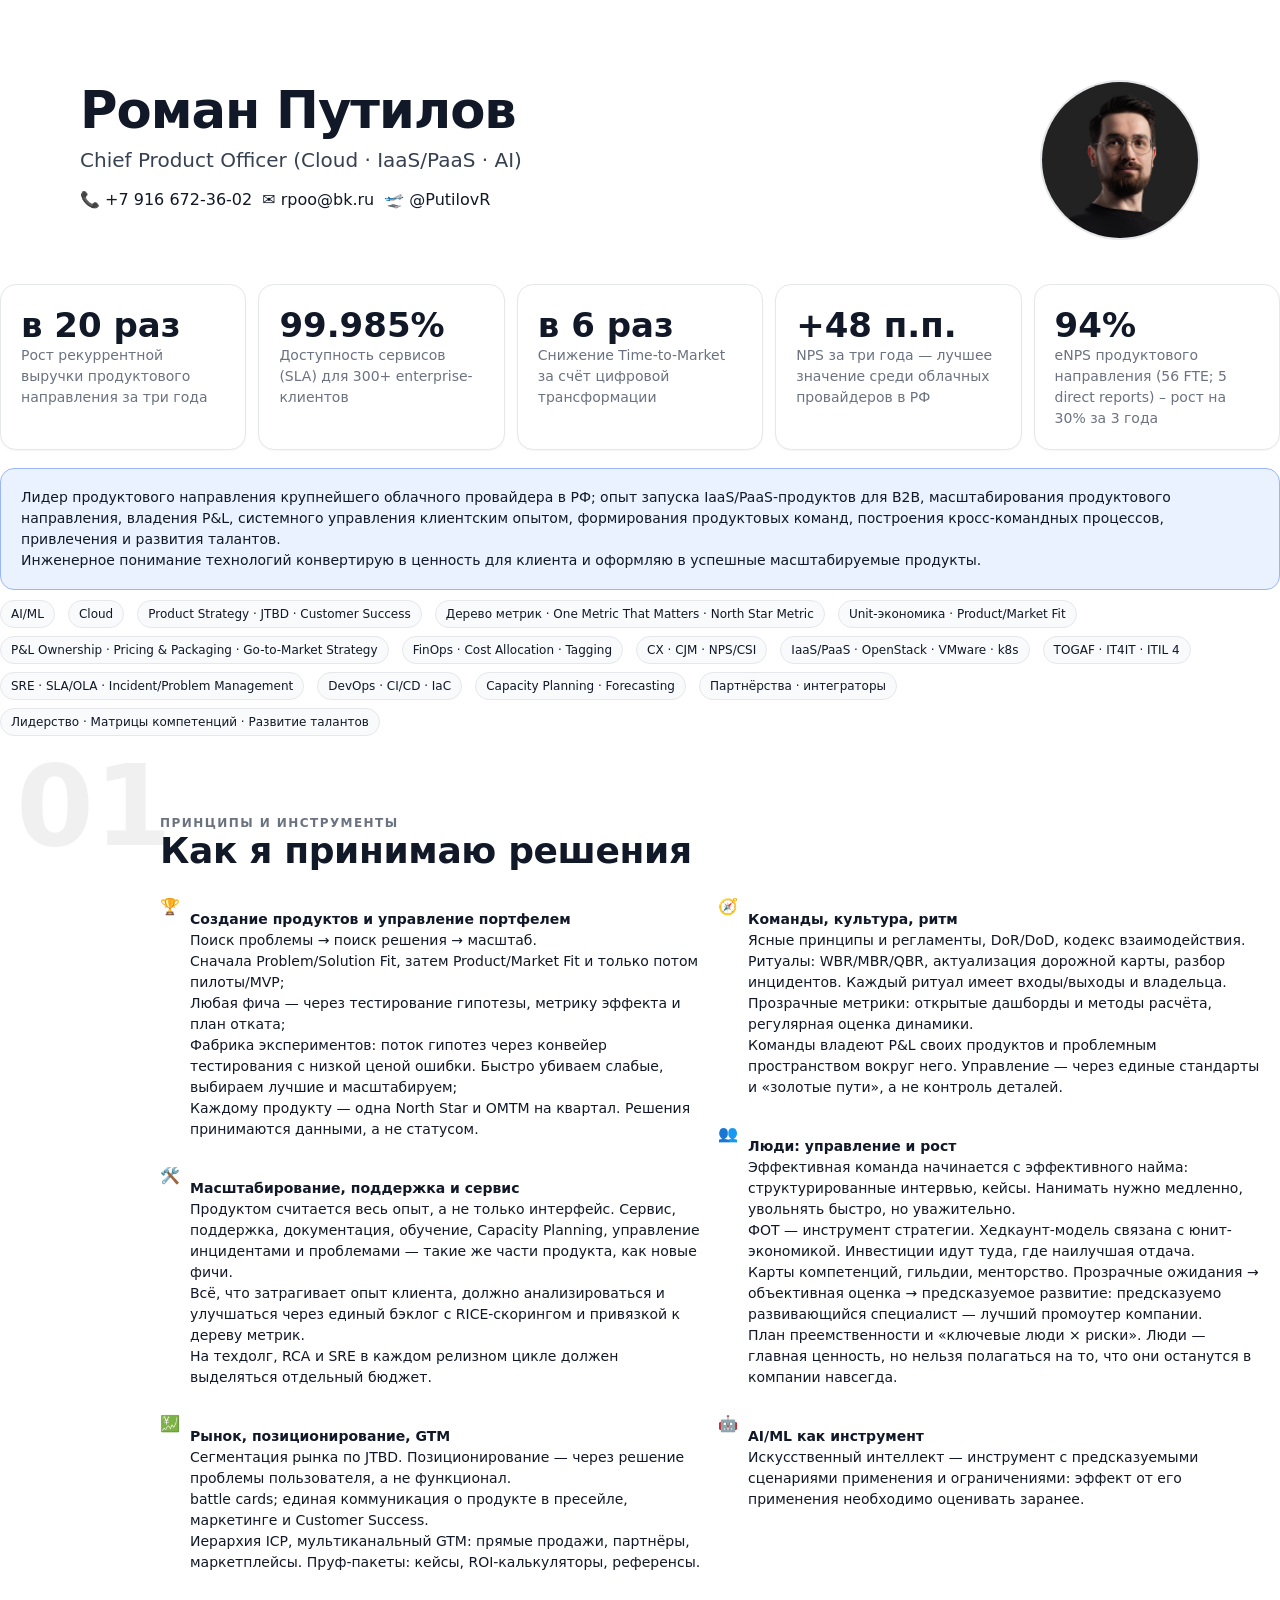
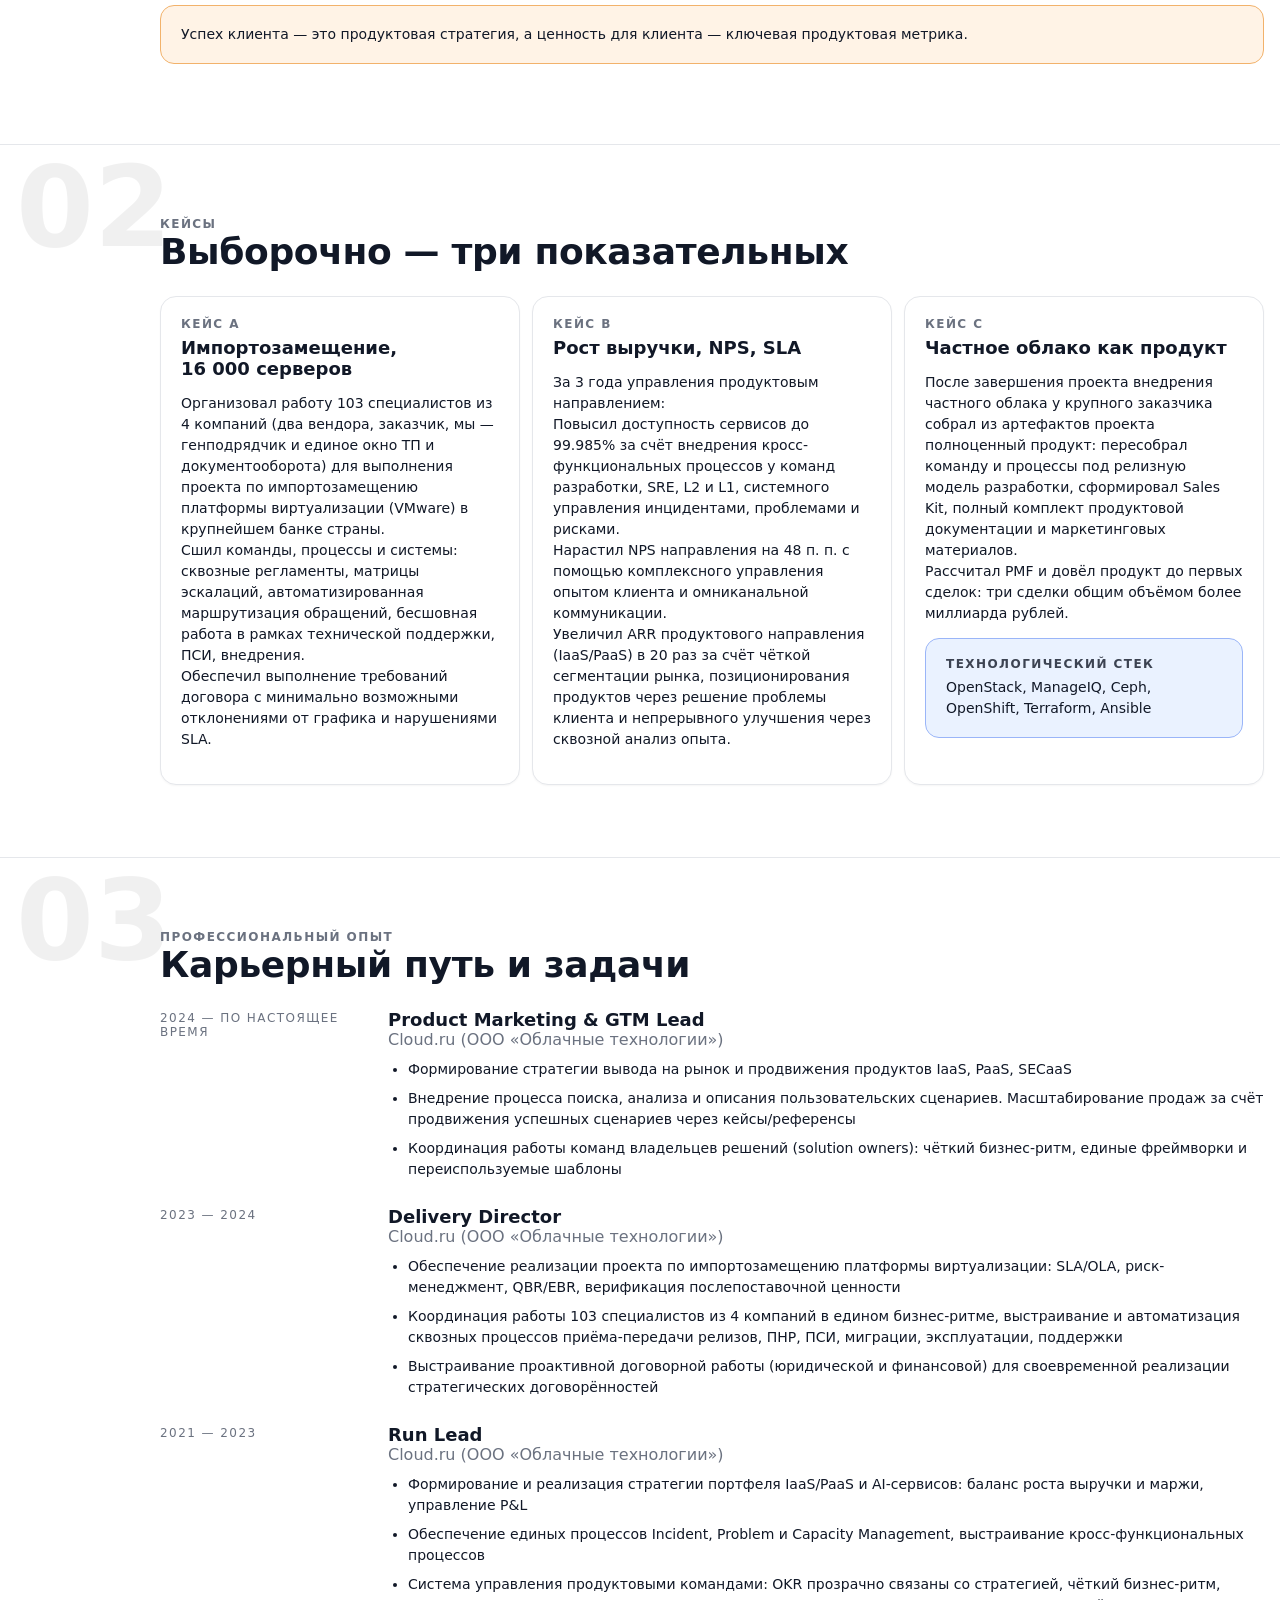
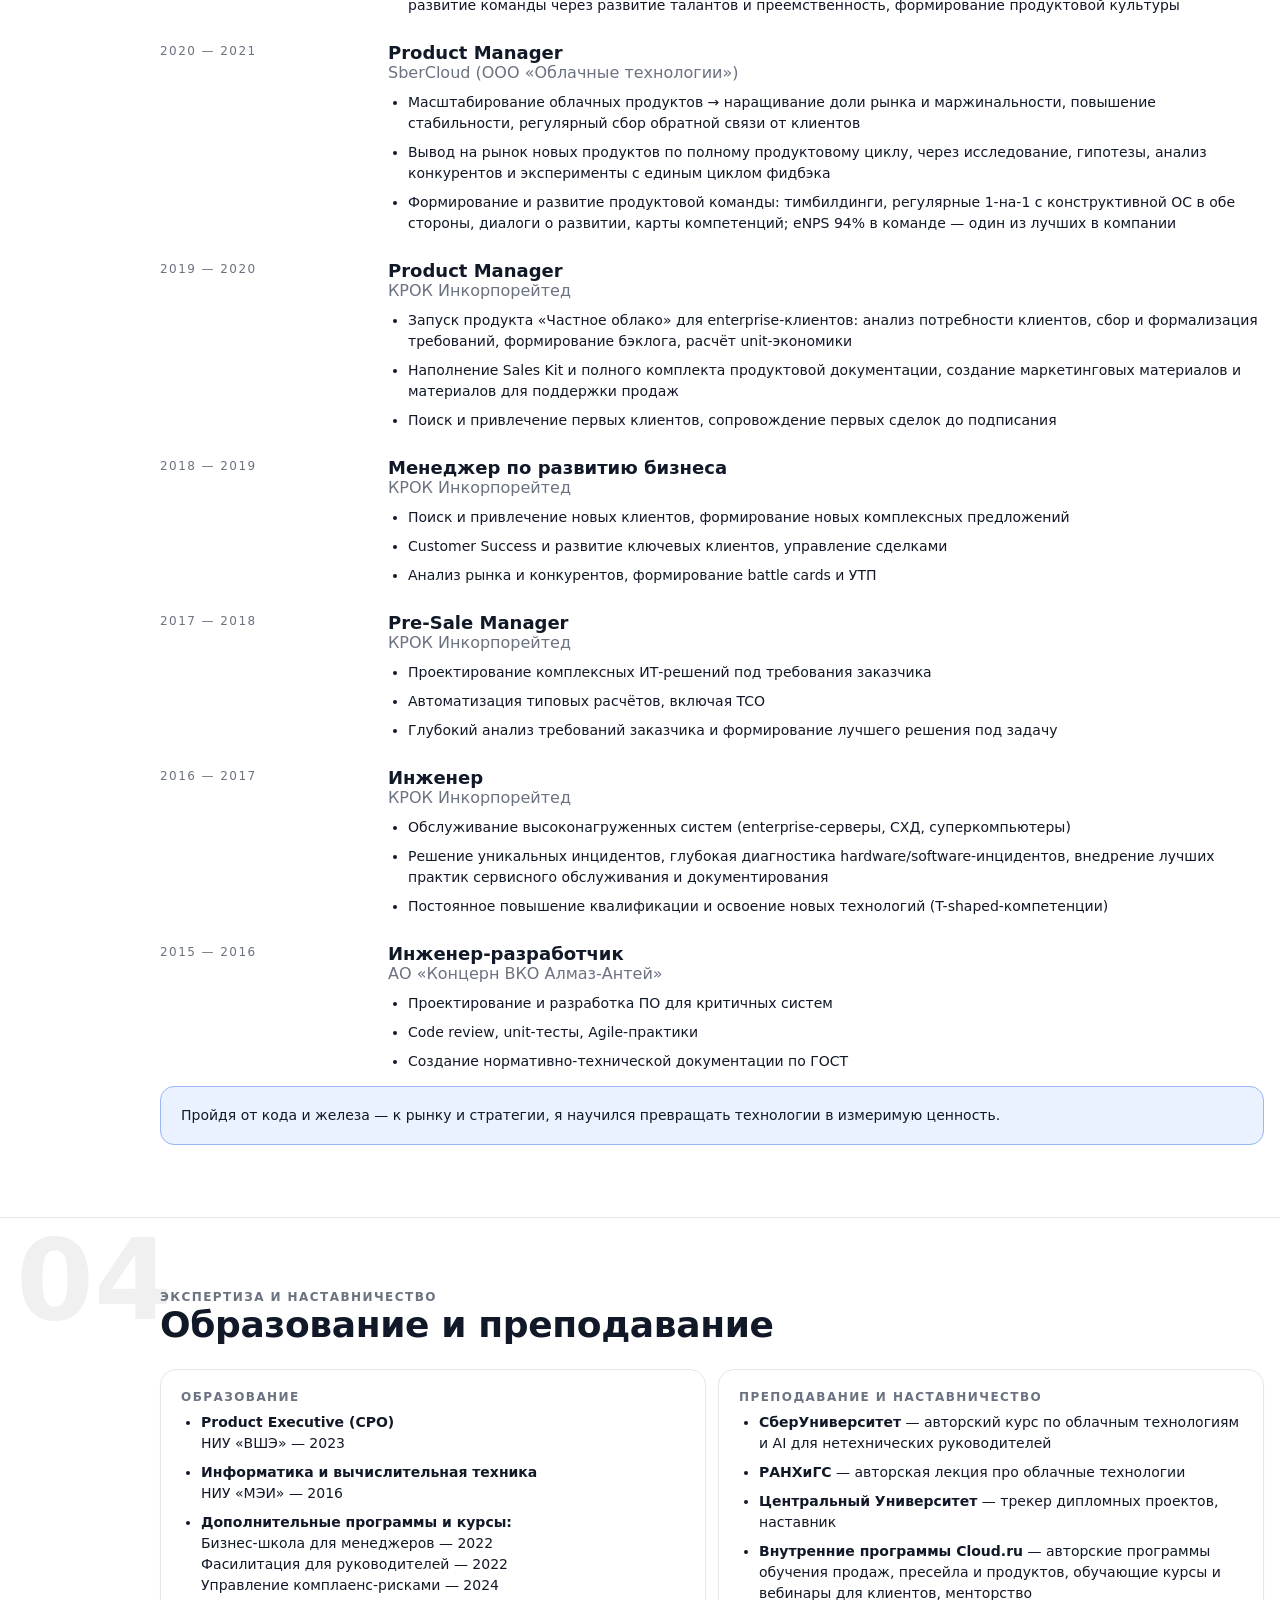
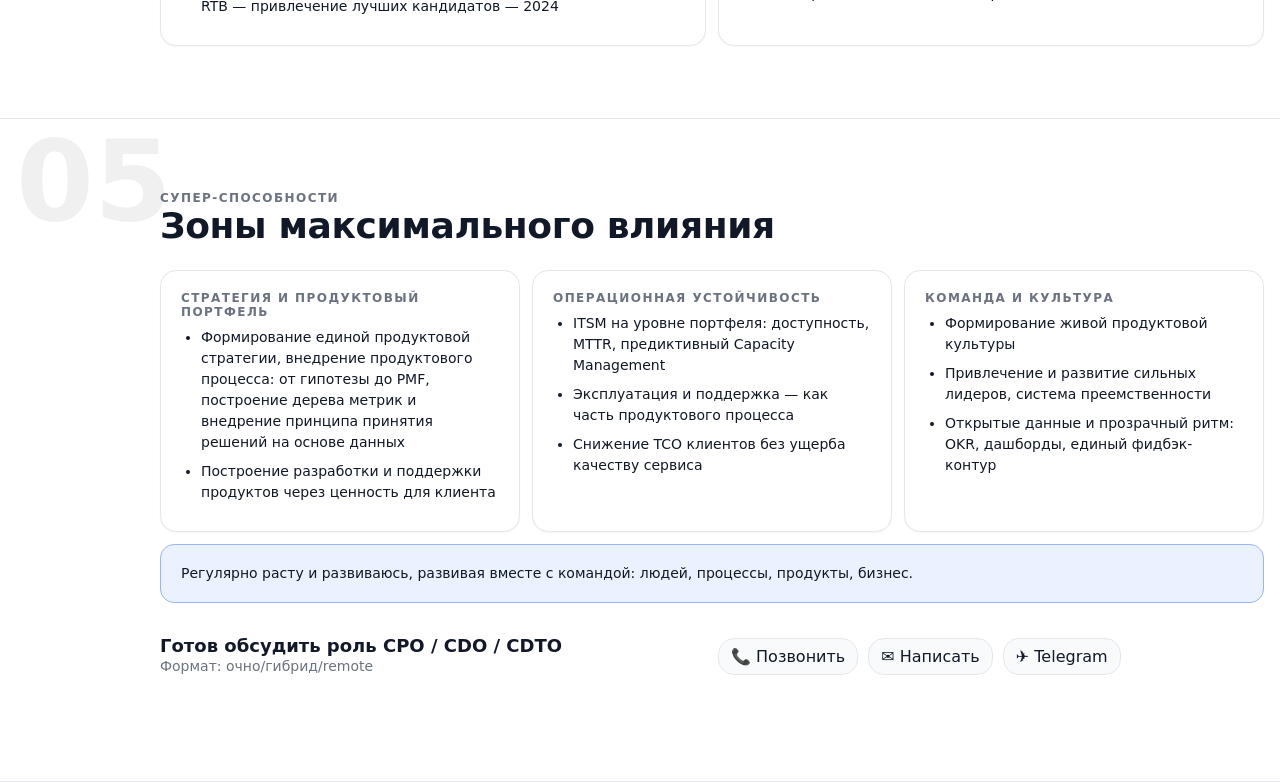
==== commit 393bafe2: "Update index.html" ====
--- a/index.html
+++ b/index.html
@@ -130,34 +130,31 @@
               style="height:100%;max-height:160px;aspect-ratio:1/1;border-radius:50%;object-fit:cover;border:2px solid #e5e7eb;" />
           </div>
         </div>
-          <a class="btn" href="tel:+79166723602">📞 <span class="nowrap">+7&nbsp;916&nbsp;672-36-02</span></a>
-          <a class="btn" href="mailto:rpoo@bk.ru">✉️ rpoo@bk.ru</a>
-          <a class="btn" href="https://t.me/PutilovR">✈️ @PutilovR</a>
-        </div>
-
-        <div class="grid grid-5" style="margin-top:24px">
-          <div class="card">
-            <div style="font-size:clamp(24px,3.2vw,34px);font-weight:800">в 20 раз</div>
-            <div class="lead-sm muted">Рост рекуррентной выручки продуктового направления за три года</div>
-          </div>
-          <div class="card">
-            <div style="font-size:clamp(24px,3.2vw,34px);font-weight:800">99.985%</div>
-            <div class="lead-sm muted">Доступность сервисов (SLA) для 300+ enterprise-клиентов</div>
-          </div>
-          <div class="card">
-            <div style="font-size:clamp(24px,3.2vw,34px);font-weight:800">в 6 раз</div>
-            <div class="lead-sm muted">Снижение Time-to-Market за счёт цифровой трансформации</div>
-          </div>
-          <div class="card">
-            <div style="font-size:clamp(24px,3.2vw,34px);font-weight:800">+48 п.п.</div>
-            <div class="lead-sm muted">NPS за три года — лучшее значение среди облачных провайдеров в РФ</div>
-          </div>
-          <div class="card">
-            <div style="font-size:clamp(24px,3.2vw,34px);font-weight:800">94%</div>
-            <div class="lead-sm muted">eNPS продуктового направления (56 FTE; 5 direct reports) - рост на 30% за 3 года</div>
-          </div>
-        </div>
-
+      </div>
+    </header>
+
+    <div class="grid grid-5" style="margin-top:24px">
+      <div class="card">
+        <div style="font-size:clamp(24px,3.2vw,34px);font-weight:800">в 20 раз</div>
+        <div class="lead-sm muted">Рост рекуррентной выручки продуктового направления за три года</div>
+      </div>
+      <div class="card">
+        <div style="font-size:clamp(24px,3.2vw,34px);font-weight:800">99.985%</div>
+        <div class="lead-sm muted">Доступность сервисов (SLA) для 300+ enterprise-клиентов</div>
+      </div>
+      <div class="card">
+        <div style="font-size:clamp(24px,3.2vw,34px);font-weight:800">в 6 раз</div>
+        <div class="lead-sm muted">Снижение Time-to-Market за счёт цифровой трансформации</div>
+      </div>
+      <div class="card">
+        <div style="font-size:clamp(24px,3.2vw,34px);font-weight:800">+48 п.п.</div>
+        <div class="lead-sm muted">NPS за три года — лучшее значение среди облачных провайдеров в РФ</div>
+      </div>
+      <div class="card">
+        <div style="font-size:clamp(24px,3.2vw,34px);font-weight:800">94%</div>
+        <div class="lead-sm muted">eNPS продуктового направления (56 FTE; 5 direct reports) – рост на 30% за 3 года</div>
+      </div>
+    </div>
         <div class="callout" style="margin-top:18px">
           <div class="lead-sm" style="color:#e4e4e7">Лидер продуктового направления крупнейшего облачного провайдера в РФ; опыт запуска IaaS/PaaS-продуктов для B2B, масштабирования продуктового направления, владения P&amp;L, системного управления клиентским опытом, формирования продуктовых команд, построения кросс-командных процессов, привлечения и развития талантов.<br>
 Инженерное понимание технологий конвертирую в ценность для клиента и оформляю в успешные масштабируемые продукты.</div>
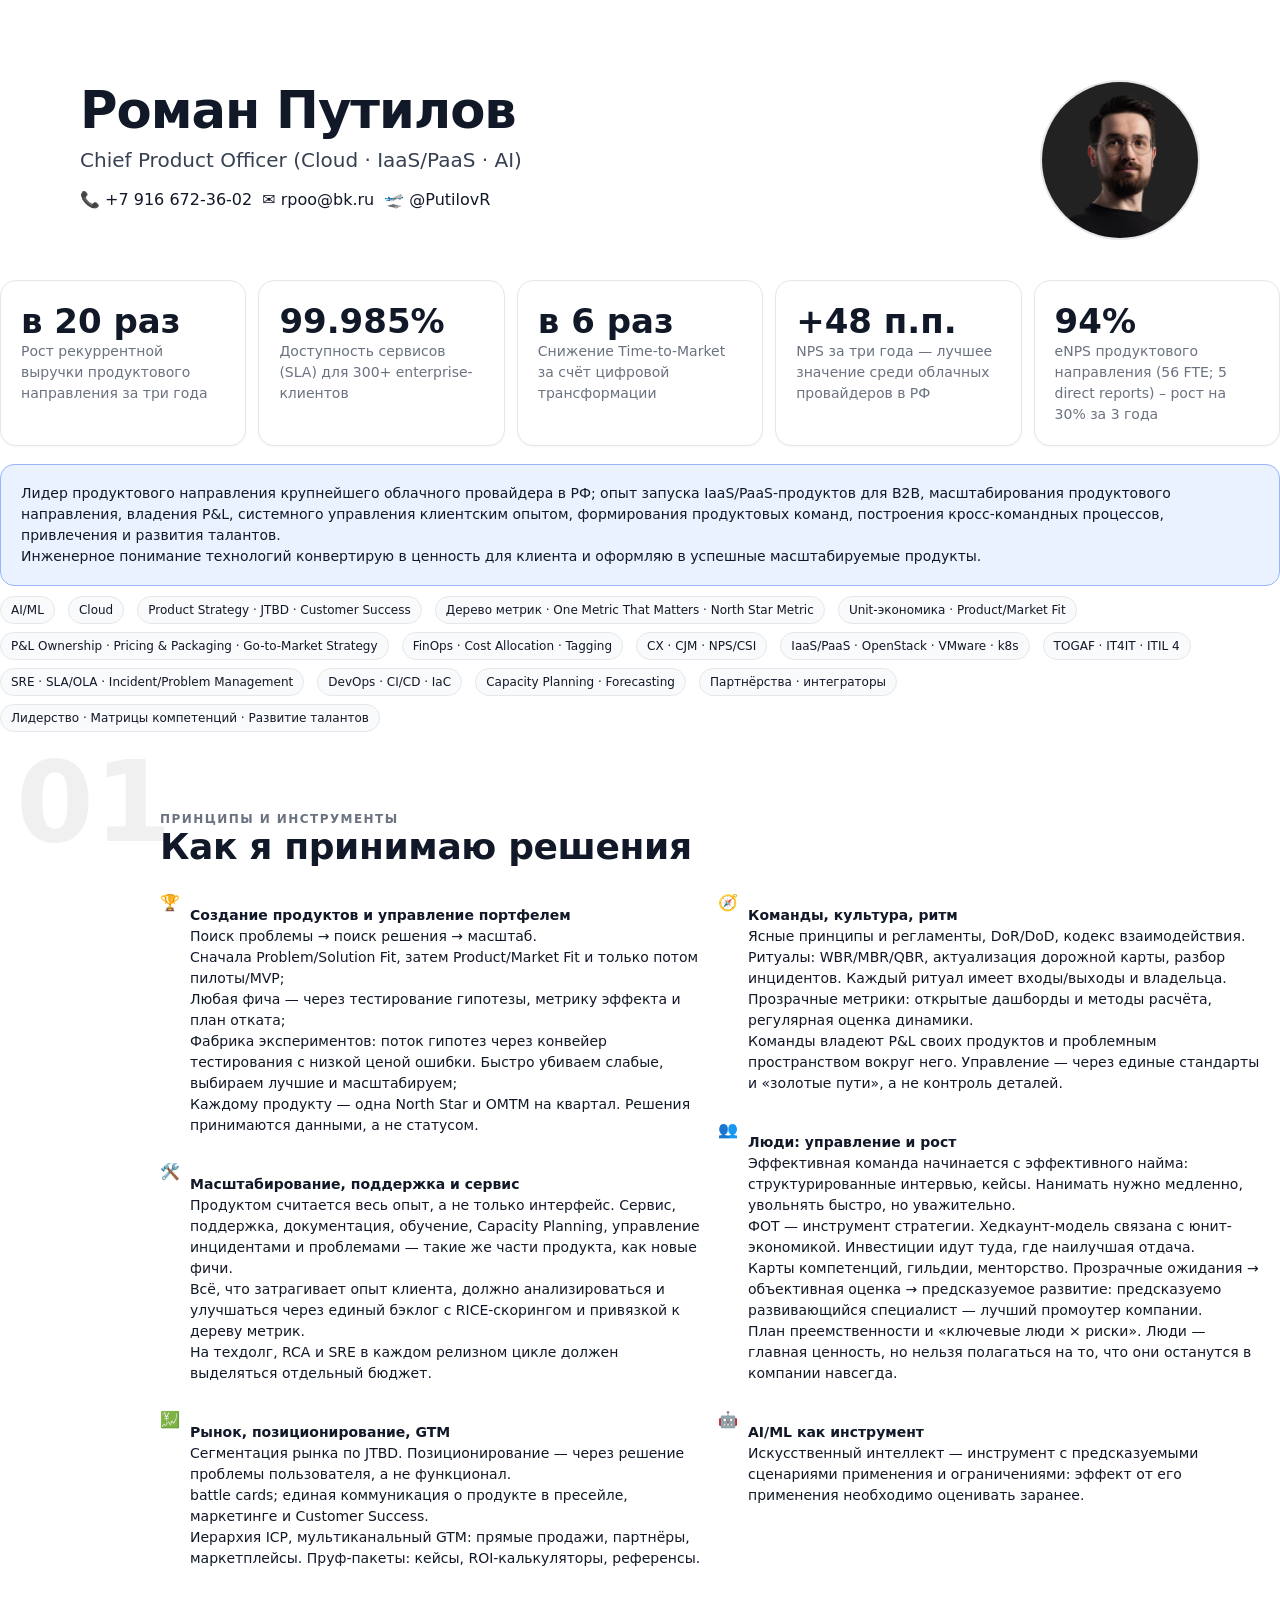
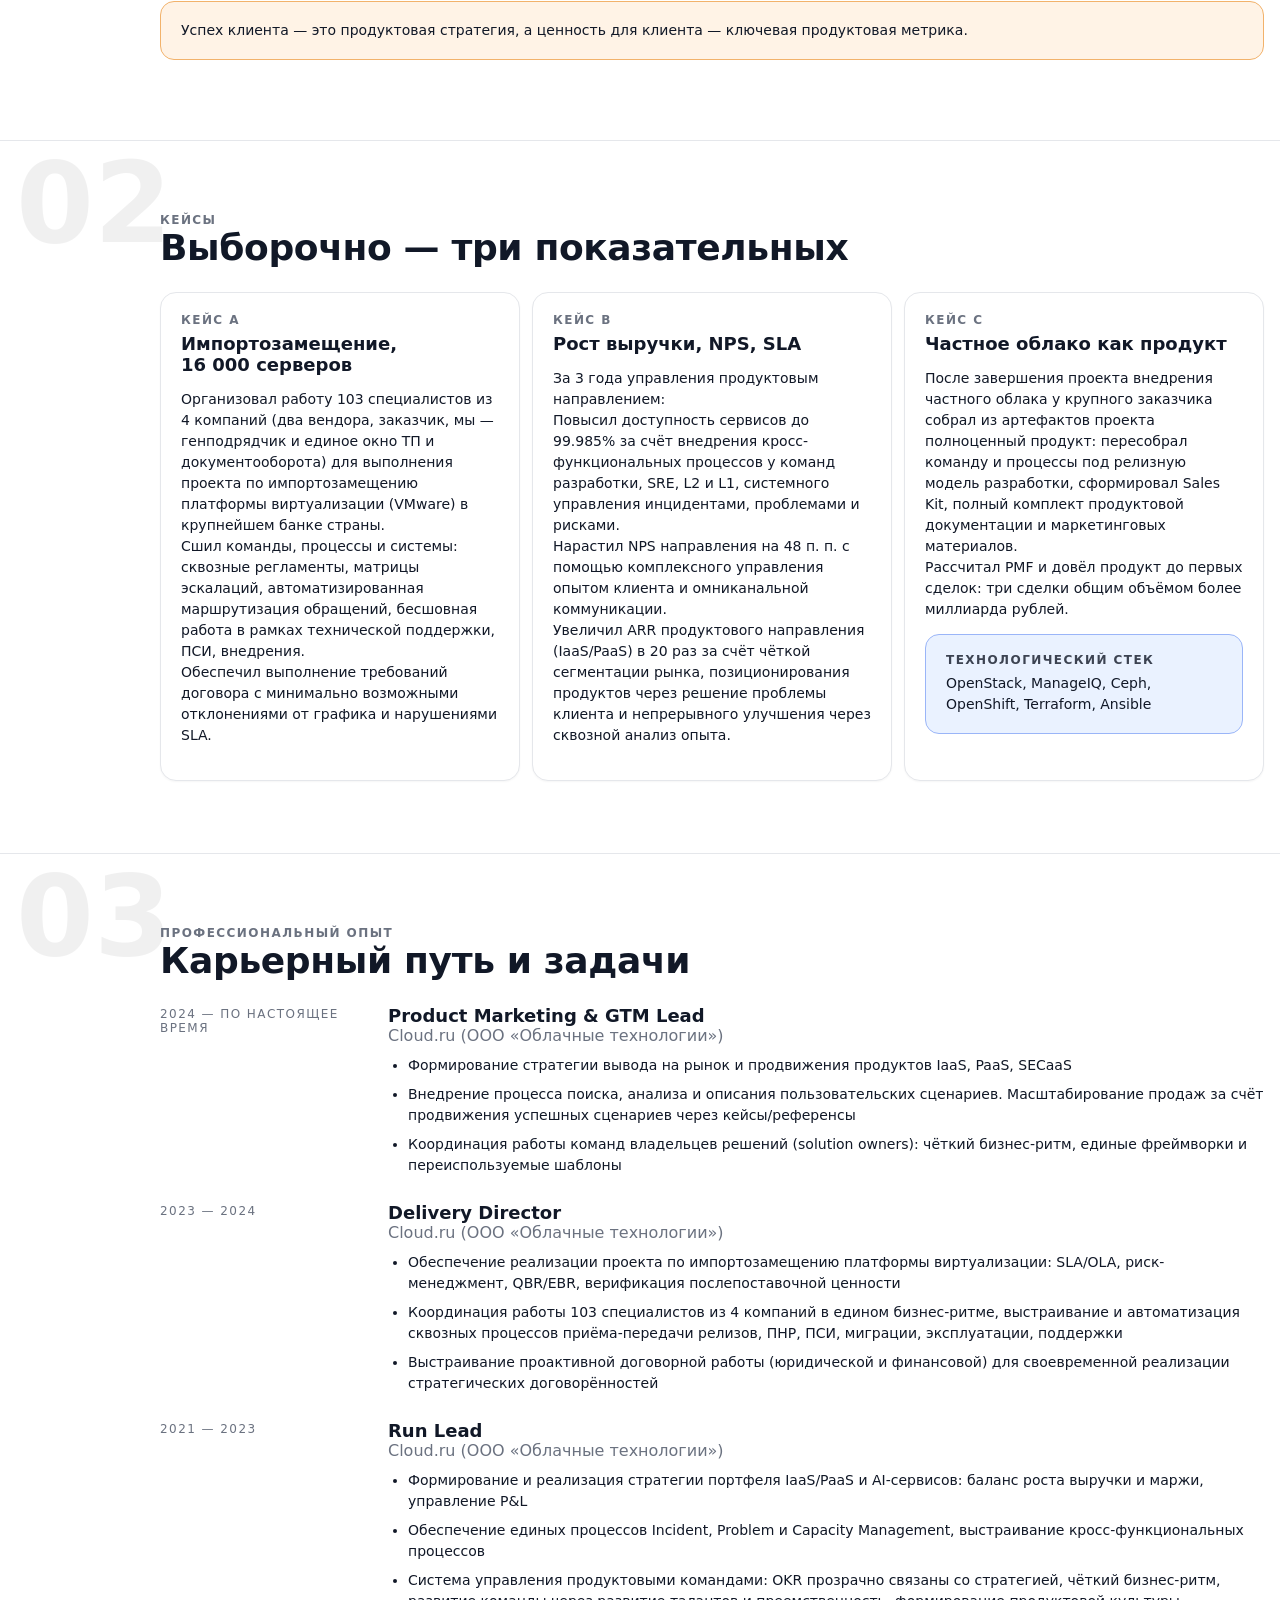
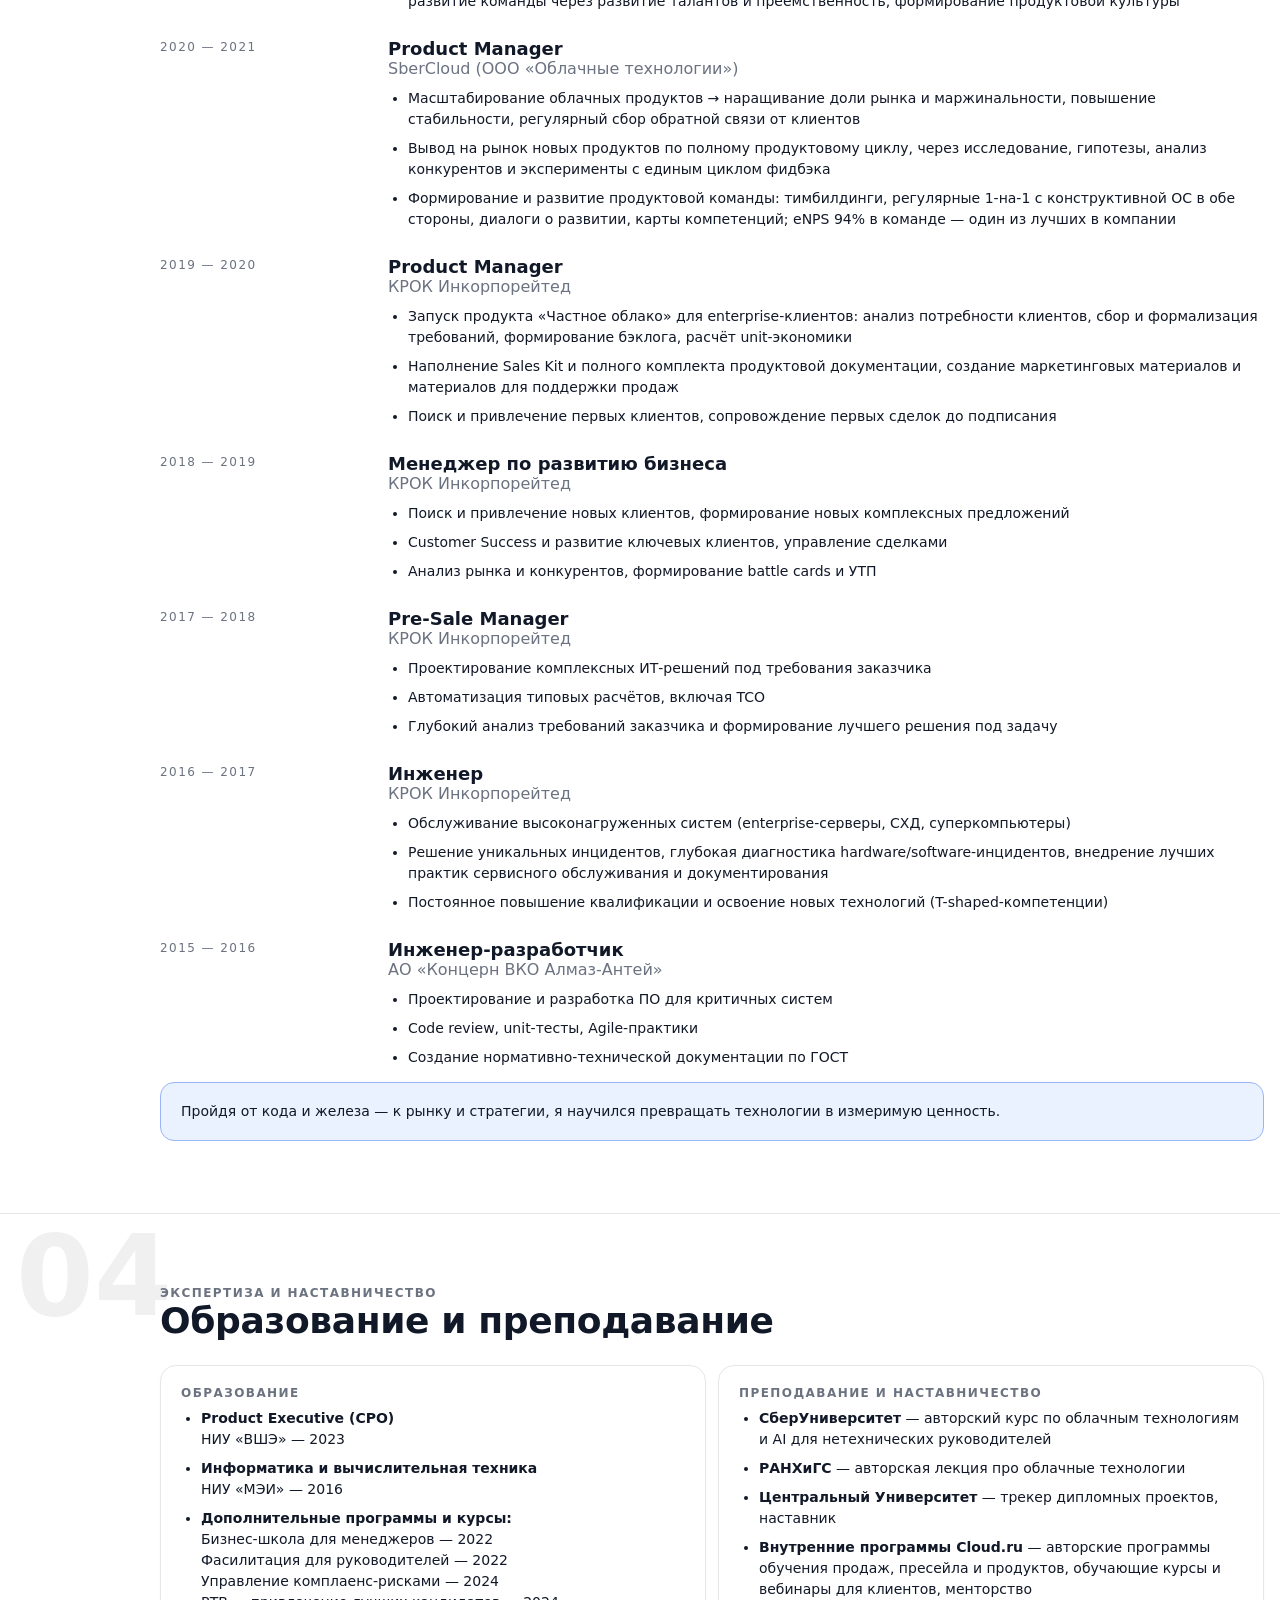
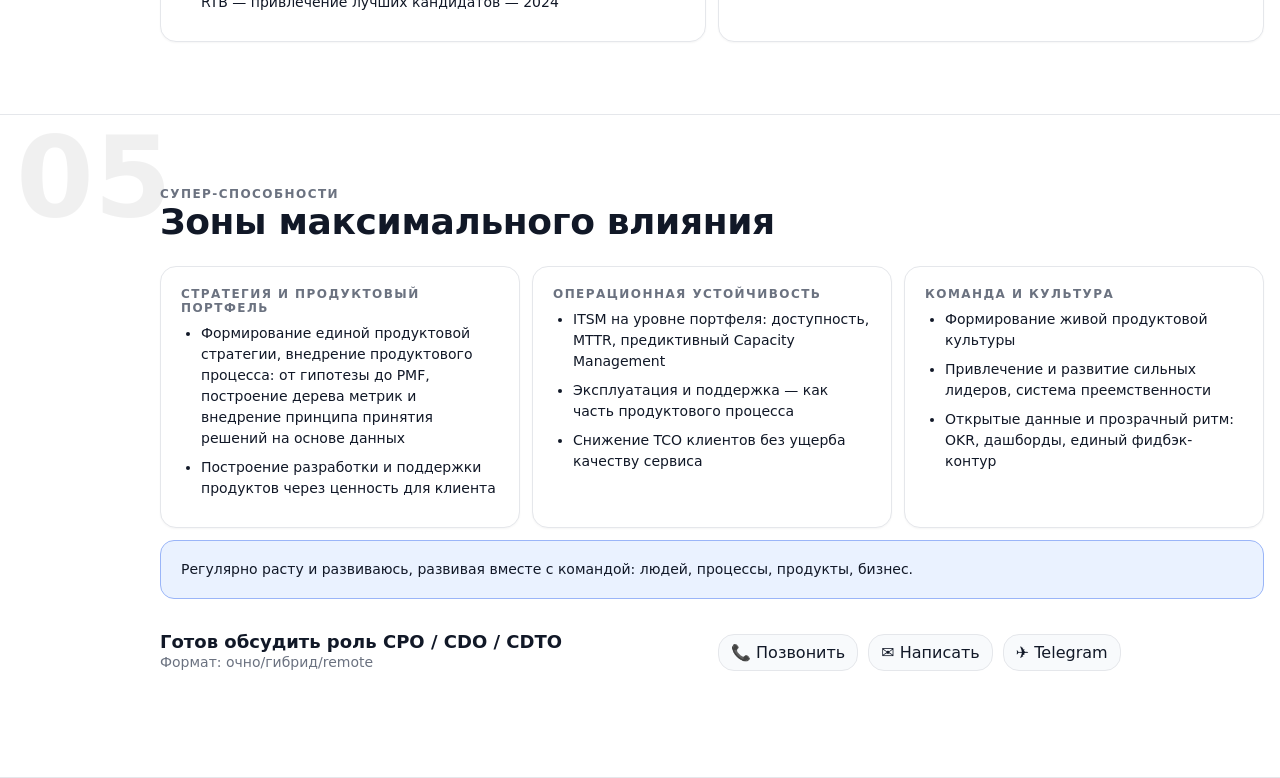
==== commit e8e84b90: "Update index.html" ====
--- a/index.html
+++ b/index.html
@@ -113,45 +113,46 @@
   <main>
     <header class="header-pad">
       <div class="container">
-        <div style="display:flex;align-items:flex-start;justify-content:space-between;flex-wrap:wrap;gap:24px">
-          <div style="flex:1;min-width:280px">
-            <h1>Роман Путилов</h1>
-            <div class="subtitle">Chief Product Officer (Cloud · IaaS/PaaS · AI)</div>
-            <div style="margin-top:18px;display:flex;flex-wrap:wrap;gap:10px">
-              <!-- контакты -->
-              <a href="tel:+79166723602" class="button icon-button">📞 +7 916 672-36-02</a>
-              <a href="mailto:rpoo@bk.ru" class="button icon-button">✉️ rpoo@bk.ru</a>
-              <a href="https://t.me/PutilovR" class="button icon-button">🛫 @PutilovR</a>
-            </div>
-          </div>
-        
-          <div style="flex-shrink:0">
+        <div style="display: flex; align-items: stretch; justify-content: space-between; gap: 24px; flex-wrap: wrap;">
+          <div style="flex: 1 1 300px; min-width: 280px; display: flex; flex-direction: column; justify-content: space-between;">
+            <div>
+              <h1>Роман Путилов</h1>
+              <div class="subtitle">Chief Product Officer (Cloud · IaaS/PaaS · AI)</div>
+              <div style="margin-top: 18px; display: flex; flex-wrap: wrap; gap: 10px;">
+                <a href="tel:+79166723602" class="button icon-button">📞 +7 916 672-36-02</a>
+                <a href="mailto:rpoo@bk.ru" class="button icon-button">✉️ rpoo@bk.ru</a>
+                <a href="https://t.me/PutilovR" class="button icon-button">🛫 @PutilovR</a>
+              </div>
+            </div>
+          </div>
+
+          <div style="flex-shrink: 0; display: flex; align-items: center;">
             <img src="PutilovR.jpg" alt="Роман Путилов"
-              style="height:100%;max-height:160px;aspect-ratio:1/1;border-radius:50%;object-fit:cover;border:2px solid #e5e7eb;" />
+              style="width: 160px; height: 160px; border-radius: 50%; object-fit: cover; border: 2px solid #e5e7eb;" />
           </div>
         </div>
       </div>
     </header>
 
-    <div class="grid grid-5" style="margin-top:24px">
+    <div class="grid grid-5" style="margin-top: 24px">
       <div class="card">
-        <div style="font-size:clamp(24px,3.2vw,34px);font-weight:800">в 20 раз</div>
+        <div style="font-size: clamp(24px, 3.2vw, 34px); font-weight: 800">в 20 раз</div>
         <div class="lead-sm muted">Рост рекуррентной выручки продуктового направления за три года</div>
       </div>
       <div class="card">
-        <div style="font-size:clamp(24px,3.2vw,34px);font-weight:800">99.985%</div>
+        <div style="font-size: clamp(24px, 3.2vw, 34px); font-weight: 800">99.985%</div>
         <div class="lead-sm muted">Доступность сервисов (SLA) для 300+ enterprise-клиентов</div>
       </div>
       <div class="card">
-        <div style="font-size:clamp(24px,3.2vw,34px);font-weight:800">в 6 раз</div>
+        <div style="font-size: clamp(24px, 3.2vw, 34px); font-weight: 800">в 6 раз</div>
         <div class="lead-sm muted">Снижение Time-to-Market за счёт цифровой трансформации</div>
       </div>
       <div class="card">
-        <div style="font-size:clamp(24px,3.2vw,34px);font-weight:800">+48 п.п.</div>
+        <div style="font-size: clamp(24px, 3.2vw, 34px); font-weight: 800">+48 п.п.</div>
         <div class="lead-sm muted">NPS за три года — лучшее значение среди облачных провайдеров в РФ</div>
       </div>
       <div class="card">
-        <div style="font-size:clamp(24px,3.2vw,34px);font-weight:800">94%</div>
+        <div style="font-size: clamp(24px, 3.2vw, 34px); font-weight: 800">94%</div>
         <div class="lead-sm muted">eNPS продуктового направления (56 FTE; 5 direct reports) – рост на 30% за 3 года</div>
       </div>
     </div>
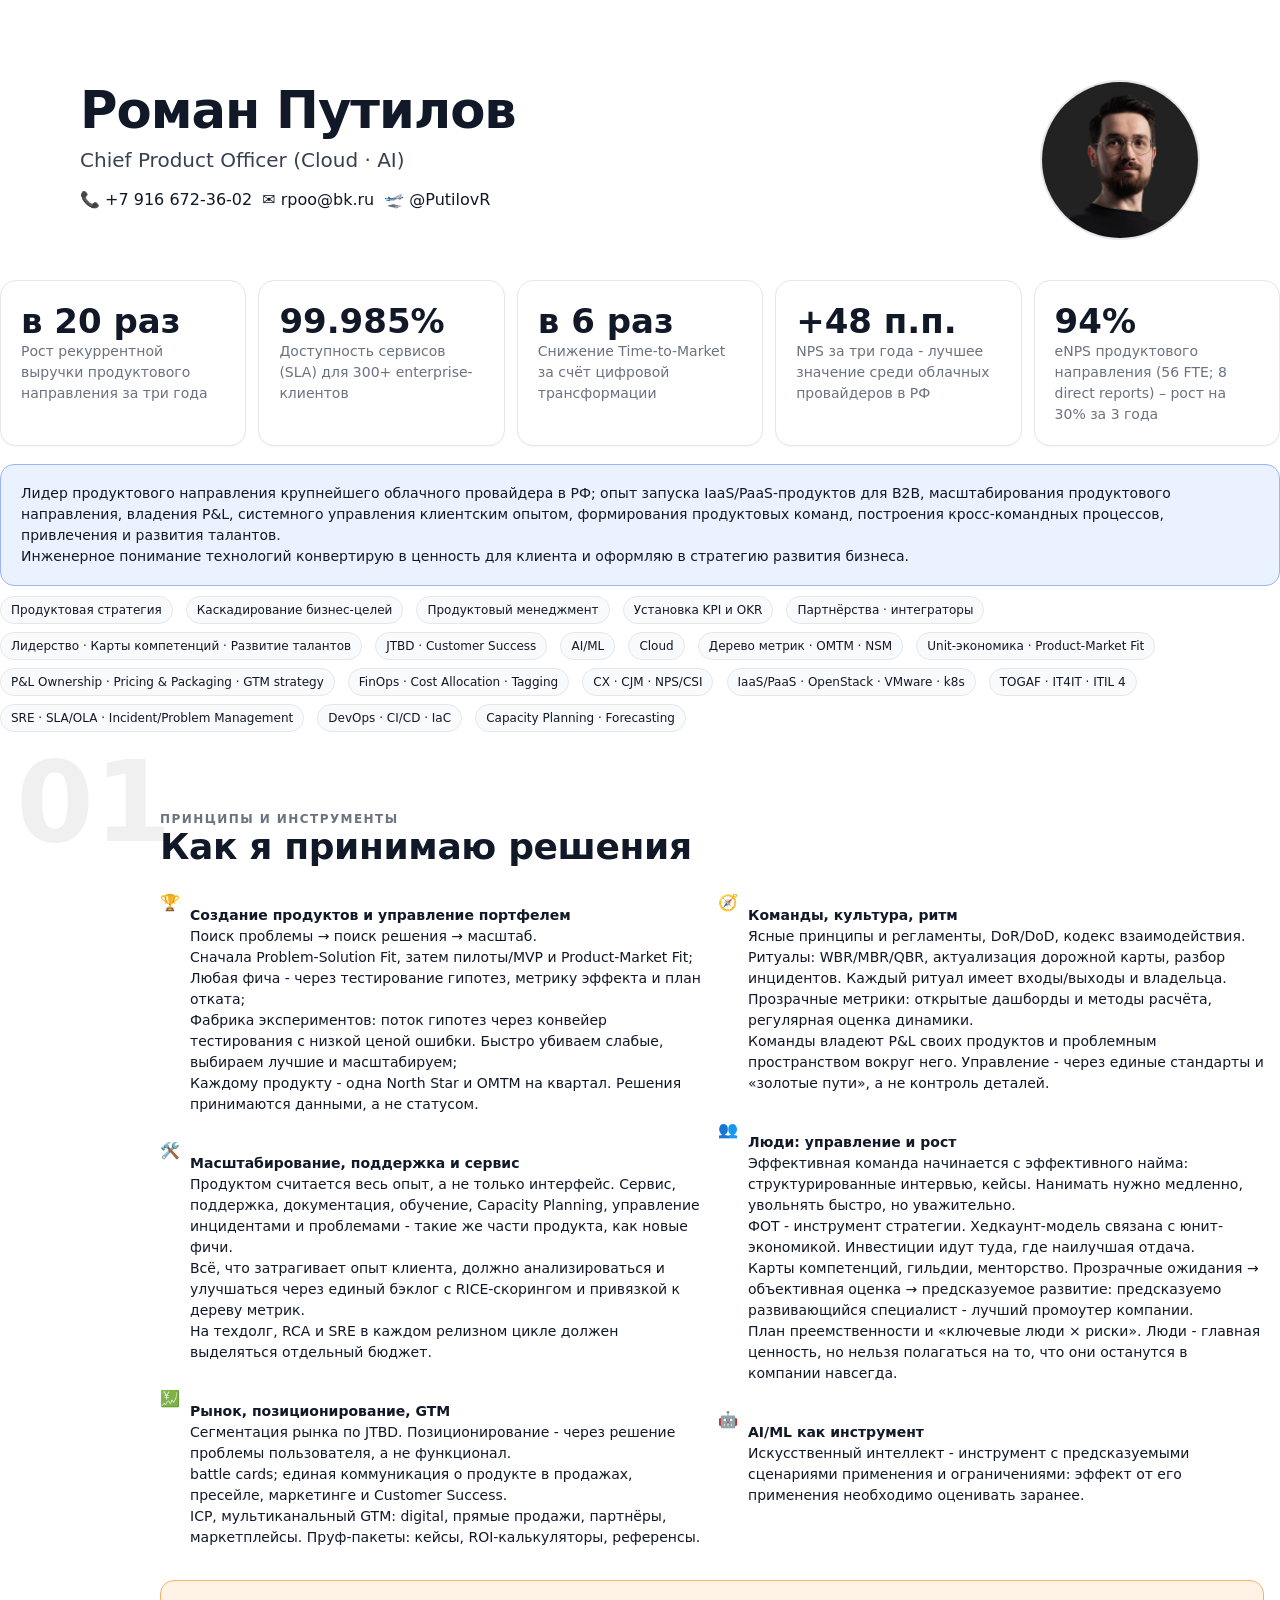
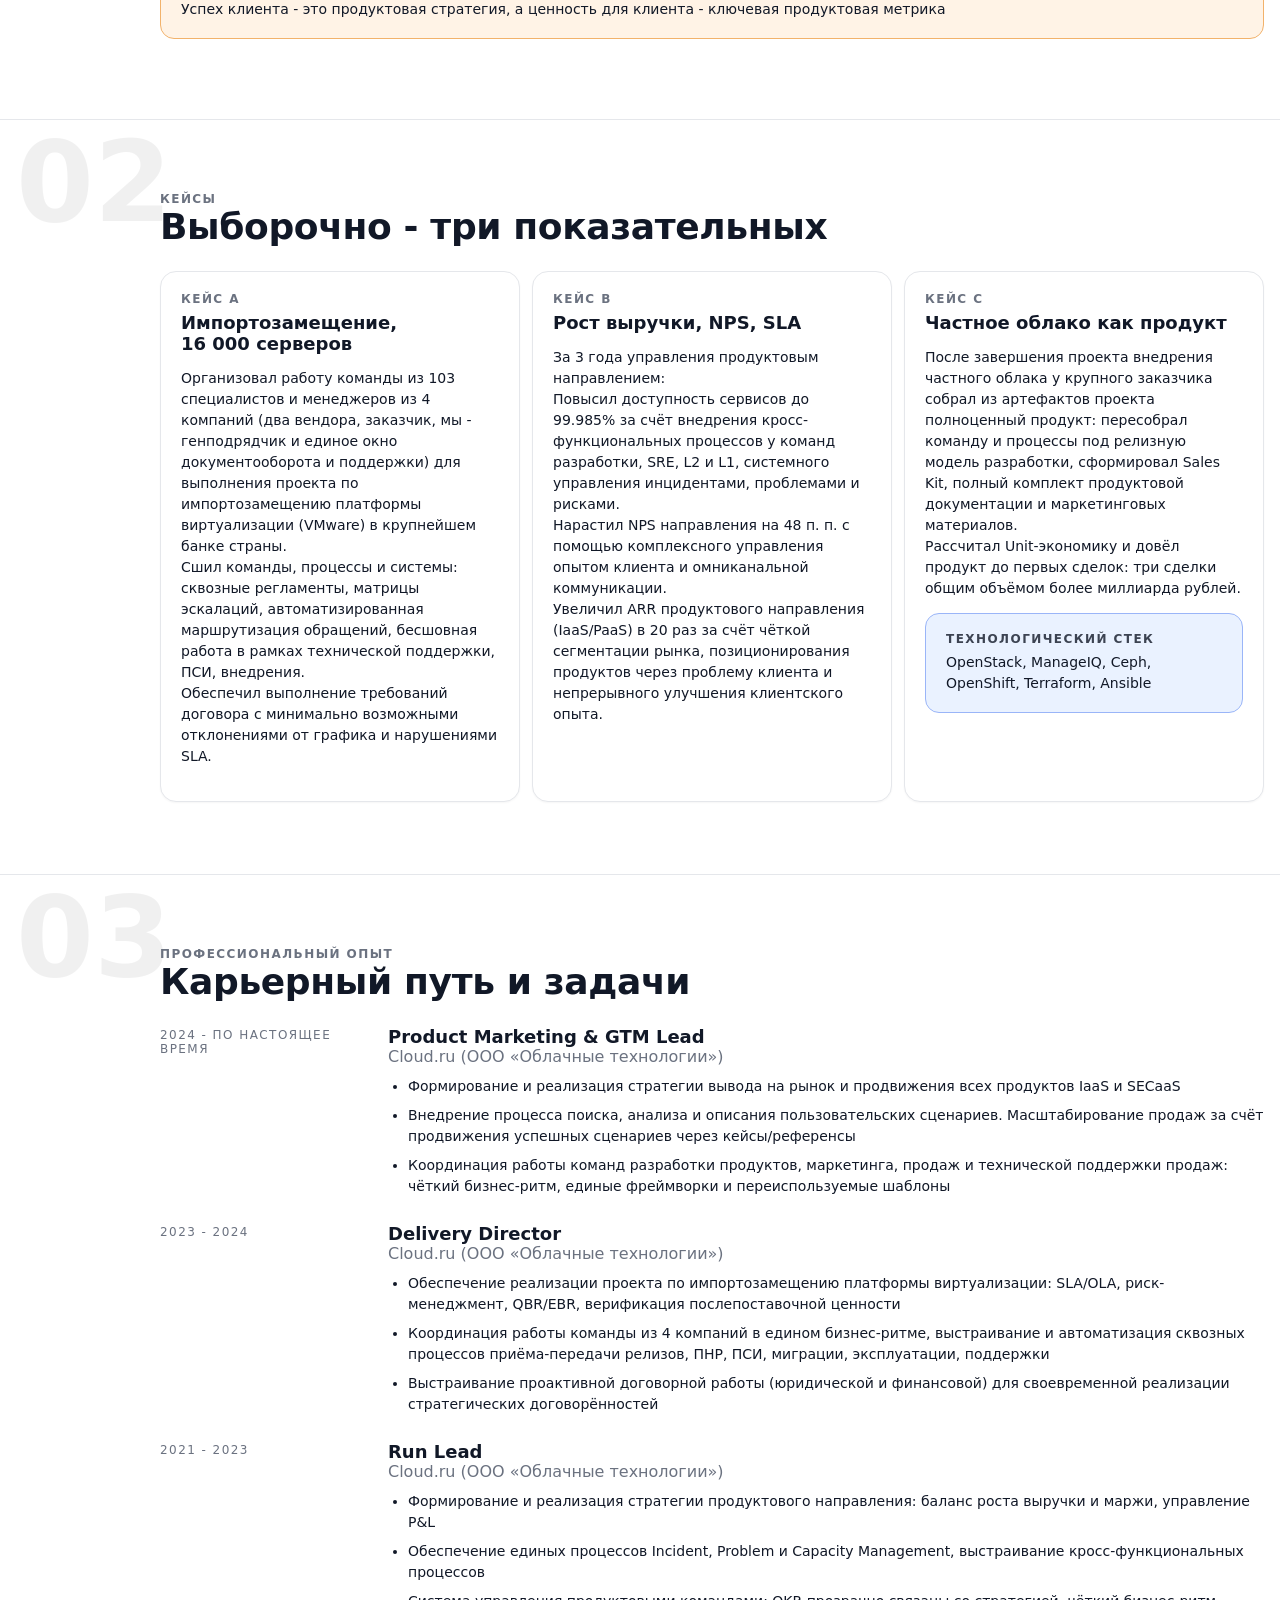
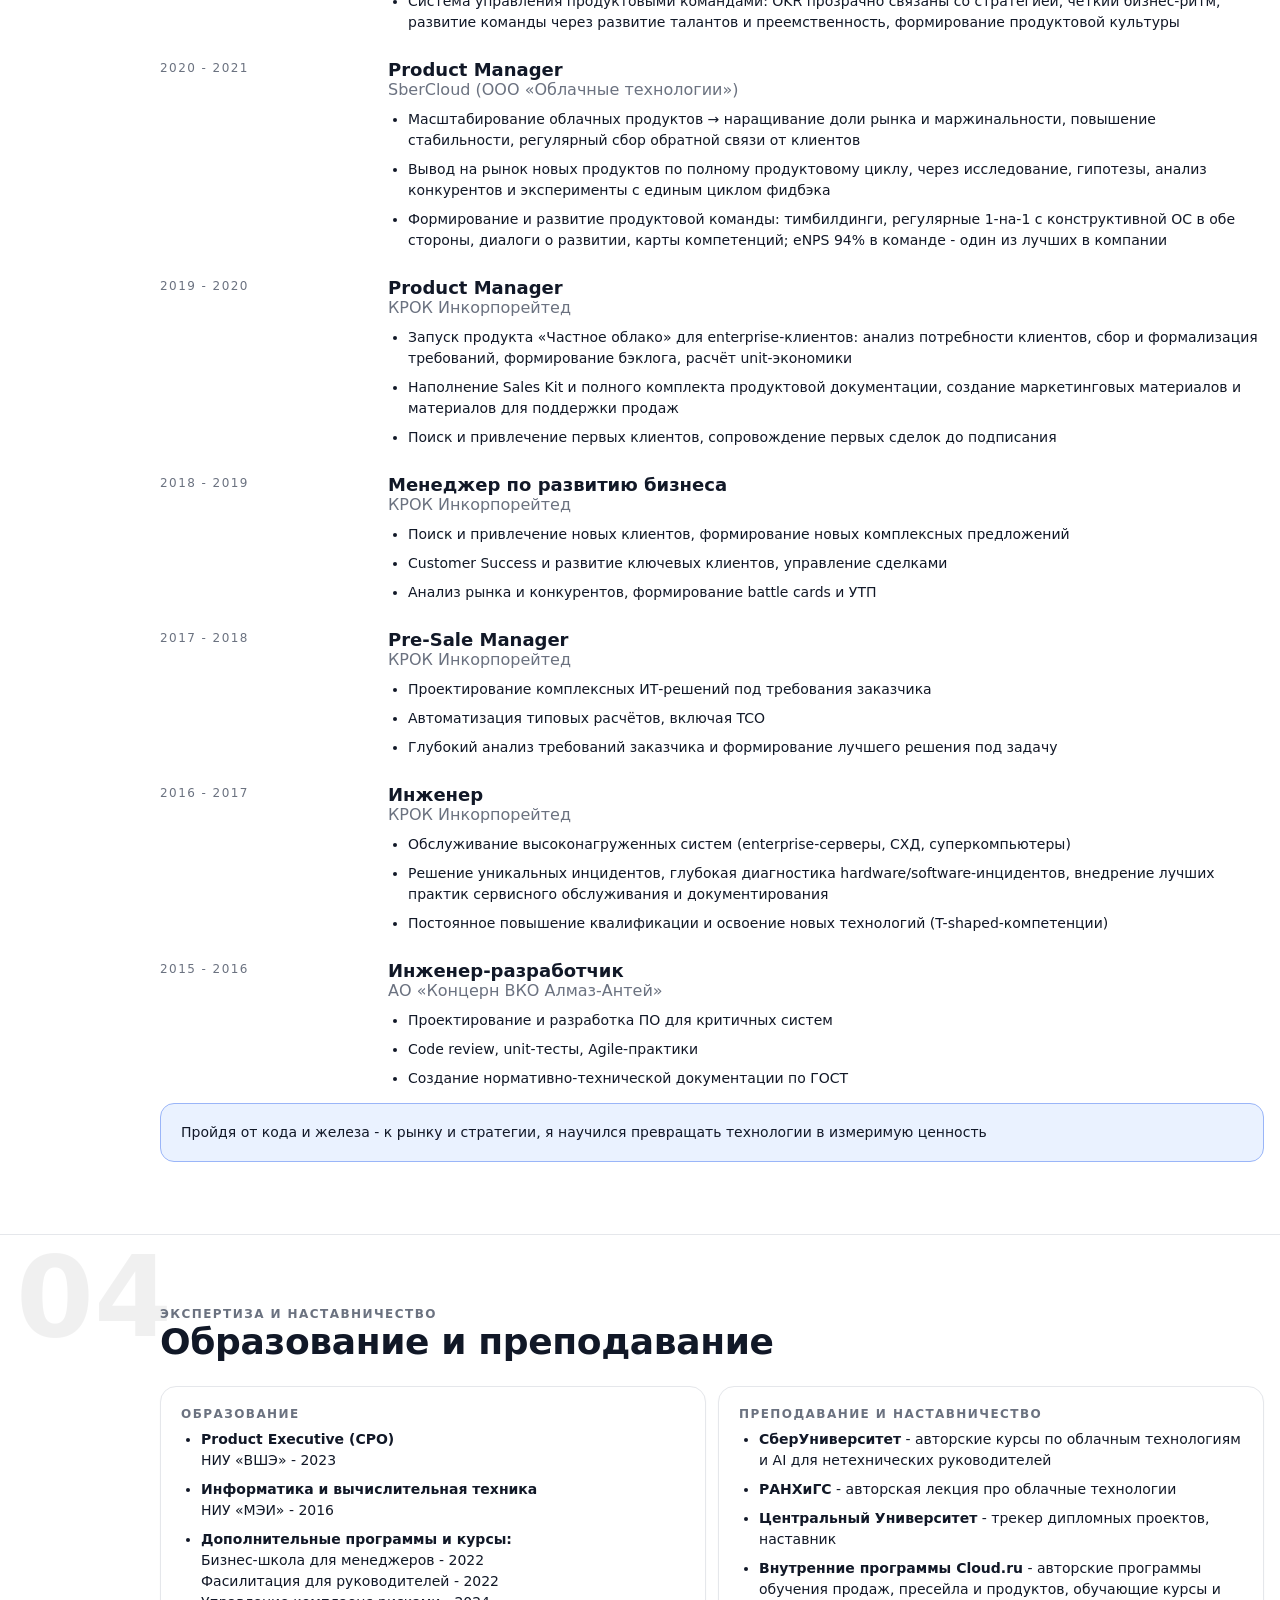
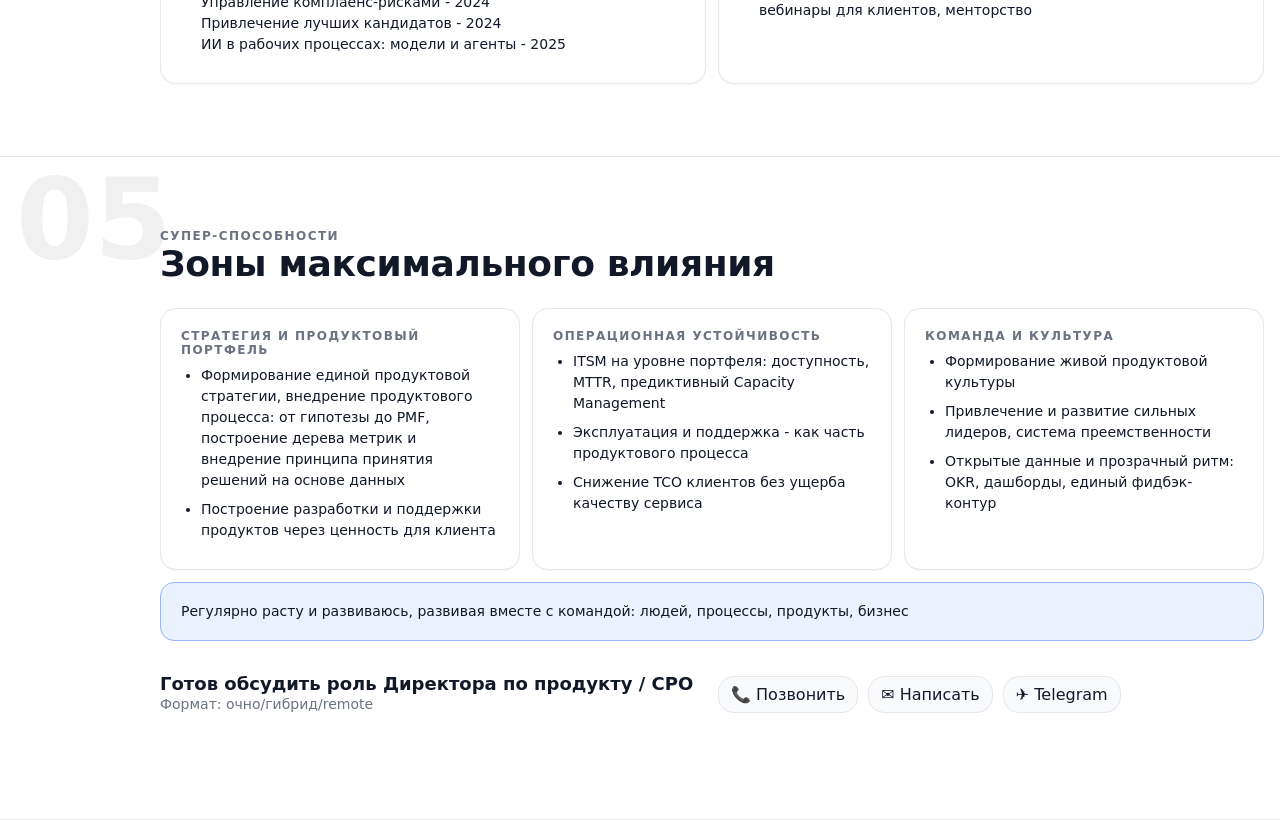
==== commit b3f0fd07: "Update index.html" ====
--- a/index.html
+++ b/index.html
@@ -3,7 +3,7 @@
 <head>
   <meta charset="utf-8" />
   <meta name="viewport" content="width=device-width, initial-scale=1" />
-  <title>Роман Путилов — CV</title>
+  <title>Роман Путилов - CV</title>
   <style>
     /* ---- Core theme (no external deps) ---- */
     :root{
@@ -117,7 +117,7 @@
           <div style="flex: 1 1 300px; min-width: 280px; display: flex; flex-direction: column; justify-content: space-between;">
             <div>
               <h1>Роман Путилов</h1>
-              <div class="subtitle">Chief Product Officer (Cloud · IaaS/PaaS · AI)</div>
+              <div class="subtitle">Chief Product Officer (Cloud · AI)</div>
               <div style="margin-top: 18px; display: flex; flex-wrap: wrap; gap: 10px;">
                 <a href="tel:+79166723602" class="button icon-button">📞 +7 916 672-36-02</a>
                 <a href="mailto:rpoo@bk.ru" class="button icon-button">✉️ rpoo@bk.ru</a>
@@ -149,25 +149,31 @@
       </div>
       <div class="card">
         <div style="font-size: clamp(24px, 3.2vw, 34px); font-weight: 800">+48 п.п.</div>
-        <div class="lead-sm muted">NPS за три года — лучшее значение среди облачных провайдеров в РФ</div>
+        <div class="lead-sm muted">NPS за три года - лучшее значение среди облачных провайдеров в РФ</div>
       </div>
       <div class="card">
         <div style="font-size: clamp(24px, 3.2vw, 34px); font-weight: 800">94%</div>
-        <div class="lead-sm muted">eNPS продуктового направления (56 FTE; 5 direct reports) – рост на 30% за 3 года</div>
+        <div class="lead-sm muted">eNPS продуктового направления (56 FTE; 8 direct reports) – рост на 30% за 3 года</div>
       </div>
     </div>
         <div class="callout" style="margin-top:18px">
           <div class="lead-sm" style="color:#e4e4e7">Лидер продуктового направления крупнейшего облачного провайдера в РФ; опыт запуска IaaS/PaaS-продуктов для B2B, масштабирования продуктового направления, владения P&amp;L, системного управления клиентским опытом, формирования продуктовых команд, построения кросс-командных процессов, привлечения и развития талантов.<br>
-Инженерное понимание технологий конвертирую в ценность для клиента и оформляю в успешные масштабируемые продукты.</div>
+Инженерное понимание технологий конвертирую в ценность для клиента и оформляю в стратегию развития бизнеса.</div>
         </div>
 
         <div style="margin-top:10px">
+          <span class="pill">Продуктовая стратегия</span>
+          <span class="pill">Каскадирование бизнес-целей</span>
+          <span class="pill">Продуктовый менеджмент</span>
+          <span class="pill">Установка KPI и OKR</span>
+          <span class="pill">Партнёрства · интеграторы</span>
+          <span class="pill">Лидерство · Карты компетенций · Развитие талантов</span>
+          <span class="pill">JTBD · Customer Success</span>
           <span class="pill">AI/ML</span>
           <span class="pill">Cloud</span>
-          <span class="pill">Product Strategy · JTBD · Customer Success</span>
-          <span class="pill">Дерево метрик · One Metric That Matters · North Star Metric</span>
-          <span class="pill">Unit-экономика · Product/Market Fit</span>
-          <span class="pill">P&amp;L Ownership · Pricing &amp; Packaging · Go-to-Market Strategy</span>
+          <span class="pill">Дерево метрик · OMTM · NSM</span>
+          <span class="pill">Unit-экономика · Product-Market Fit</span>
+          <span class="pill">P&amp;L Ownership · Pricing &amp; Packaging · GTM strategy</span>
           <span class="pill">FinOps · Cost Allocation · Tagging</span>
           <span class="pill">CX · CJM · NPS/CSI</span>
           <span class="pill">IaaS/PaaS · OpenStack · VMware · k8s</span>
@@ -175,8 +181,6 @@
           <span class="pill">SRE · SLA/OLA · Incident/Problem Management</span>
           <span class="pill">DevOps · CI/CD · IaC</span>
           <span class="pill">Capacity Planning · Forecasting</span>
-          <span class="pill">Партнёрства · интеграторы</span>
-          <span class="pill">Лидерство · Матрицы компетенций · Развитие талантов</span>
         </div>
       </div>
     </header>
@@ -189,18 +193,18 @@
         <h2>Как я принимаю решения</h2>
         <div class="grid grid-2">
           <div>
-            <div style="display:flex;gap:10px;align-items:flex-start;margin-bottom:10px"><div style="margin-top:2px">🏆</div><p class="lead-sm"><b>Создание продуктов и управление портфелем</b><br>Поиск проблемы → поиск решения → масштаб.<br>Сначала Problem/Solution Fit, затем Product/Market Fit и только потом пилоты/MVP;<br>Любая фича — через тестирование гипотезы, метрику эффекта и план отката;<br>Фабрика экспериментов: поток гипотез через конвейер тестирования с низкой ценой ошибки. Быстро убиваем слабые, выбираем лучшие и масштабируем;<br>Каждому продукту — одна North Star и OMTM на квартал. Решения принимаются данными, а не статусом.</p></div>
-            <div style="display:flex;gap:10px;align-items:flex-start;margin-bottom:10px"><div style="margin-top:2px">🛠️</div><p class="lead-sm"><b>Масштабирование, поддержка и сервис</b><br>Продуктом считается весь опыт, а не только интерфейс. Сервис, поддержка, документация, обучение, Capacity Planning, управление инцидентами и проблемами — такие же части продукта, как новые фичи.<br>Всё, что затрагивает опыт клиента, должно анализироваться и улучшаться через единый бэклог с RICE-скорингом и привязкой к дереву метрик.<br>На техдолг, RCA и SRE в каждом релизном цикле должен выделяться отдельный бюджет.</p></div>
-            <div style="display:flex;gap:10px;align-items:flex-start;margin-bottom:10px"><div style="margin-top:2px">💹</div><p class="lead-sm"><b>Рынок, позиционирование, GTM</b><br>Сегментация рынка по JTBD. Позиционирование — через решение проблемы пользователя, а не функционал.<br>battle cards; единая коммуникация о продукте в пресейле, маркетинге и Customer Success.<br>Иерархия ICP, мультиканальный GTM: прямые продажи, партнёры, маркетплейсы. Пруф-пакеты: кейсы, ROI-калькуляторы, референсы.</p></div>
+            <div style="display:flex;gap:10px;align-items:flex-start;margin-bottom:10px"><div style="margin-top:2px">🏆</div><p class="lead-sm"><b>Создание продуктов и управление портфелем</b><br>Поиск проблемы → поиск решения → масштаб.<br>Сначала Problem-Solution Fit, затем пилоты/MVP и Product-Market Fit;<br>Любая фича - через тестирование гипотез, метрику эффекта и план отката;<br>Фабрика экспериментов: поток гипотез через конвейер тестирования с низкой ценой ошибки. Быстро убиваем слабые, выбираем лучшие и масштабируем;<br>Каждому продукту - одна North Star и OMTM на квартал. Решения принимаются данными, а не статусом.</p></div>
+            <div style="display:flex;gap:10px;align-items:flex-start;margin-bottom:10px"><div style="margin-top:2px">🛠️</div><p class="lead-sm"><b>Масштабирование, поддержка и сервис</b><br>Продуктом считается весь опыт, а не только интерфейс. Сервис, поддержка, документация, обучение, Capacity Planning, управление инцидентами и проблемами - такие же части продукта, как новые фичи.<br>Всё, что затрагивает опыт клиента, должно анализироваться и улучшаться через единый бэклог с RICE-скорингом и привязкой к дереву метрик.<br>На техдолг, RCA и SRE в каждом релизном цикле должен выделяться отдельный бюджет.</p></div>
+            <div style="display:flex;gap:10px;align-items:flex-start;margin-bottom:10px"><div style="margin-top:2px">💹</div><p class="lead-sm"><b>Рынок, позиционирование, GTM</b><br>Сегментация рынка по JTBD. Позиционирование - через решение проблемы пользователя, а не функционал.<br>battle cards; единая коммуникация о продукте в продажах, пресейле, маркетинге и Customer Success.<br>ICP, мультиканальный GTM: digital, прямые продажи, партнёры, маркетплейсы. Пруф-пакеты: кейсы, ROI-калькуляторы, референсы.</p></div>
           </div>
           <div>
-            <div style="display:flex;gap:10px;align-items:flex-start;margin-bottom:10px"><div style="margin-top:2px">🧭</div><p class="lead-sm"><b>Команды, культура, ритм</b><br>Ясные принципы и регламенты, DoR/DoD, кодекс взаимодействия.<br>Ритуалы: WBR/MBR/QBR, актуализация дорожной карты, разбор инцидентов. Каждый ритуал имеет входы/выходы и владельца.<br>Прозрачные метрики: открытые дашборды и методы расчёта, регулярная оценка динамики.<br>Команды владеют P&amp;L своих продуктов и проблемным пространством вокруг него. Управление — через единые стандарты и «золотые пути», а не контроль деталей.</p></div>
-            <div style="display:flex;gap:10px;align-items:flex-start;margin-bottom:10px"><div style="margin-top:2px">👥</div><p class="lead-sm"><b>Люди: управление и рост</b><br>Эффективная команда начинается с эффективного найма: структурированные интервью, кейсы. Нанимать нужно медленно, увольнять быстро, но уважительно.<br>ФОТ — инструмент стратегии. Хедкаунт-модель связана с юнит-экономикой. Инвестиции идут туда, где наилучшая отдача.<br>Карты компетенций, гильдии, менторство. Прозрачные ожидания → объективная оценка → предсказуемое развитие: предсказуемо развивающийся специалист — лучший промоутер компании.<br>План преемственности и «ключевые люди × риски». Люди — главная ценность, но нельзя полагаться на то, что они останутся в компании навсегда.</p></div>
-            <div style="display:flex;gap:10px;align-items:flex-start;margin-bottom:10px"><div style="margin-top:2px">🤖</div><p class="lead-sm"><b>AI/ML как инструмент</b><br>Искусственный интеллект — инструмент с предсказуемыми сценариями применения и ограничениями: эффект от его применения необходимо оценивать заранее.</p></div>
+            <div style="display:flex;gap:10px;align-items:flex-start;margin-bottom:10px"><div style="margin-top:2px">🧭</div><p class="lead-sm"><b>Команды, культура, ритм</b><br>Ясные принципы и регламенты, DoR/DoD, кодекс взаимодействия.<br>Ритуалы: WBR/MBR/QBR, актуализация дорожной карты, разбор инцидентов. Каждый ритуал имеет входы/выходы и владельца.<br>Прозрачные метрики: открытые дашборды и методы расчёта, регулярная оценка динамики.<br>Команды владеют P&amp;L своих продуктов и проблемным пространством вокруг него. Управление - через единые стандарты и «золотые пути», а не контроль деталей.</p></div>
+            <div style="display:flex;gap:10px;align-items:flex-start;margin-bottom:10px"><div style="margin-top:2px">👥</div><p class="lead-sm"><b>Люди: управление и рост</b><br>Эффективная команда начинается с эффективного найма: структурированные интервью, кейсы. Нанимать нужно медленно, увольнять быстро, но уважительно.<br>ФОТ - инструмент стратегии. Хедкаунт-модель связана с юнит-экономикой. Инвестиции идут туда, где наилучшая отдача.<br>Карты компетенций, гильдии, менторство. Прозрачные ожидания → объективная оценка → предсказуемое развитие: предсказуемо развивающийся специалист - лучший промоутер компании.<br>План преемственности и «ключевые люди × риски». Люди - главная ценность, но нельзя полагаться на то, что они останутся в компании навсегда.</p></div>
+            <div style="display:flex;gap:10px;align-items:flex-start;margin-bottom:10px"><div style="margin-top:2px">🤖</div><p class="lead-sm"><b>AI/ML как инструмент</b><br>Искусственный интеллект - инструмент с предсказуемыми сценариями применения и ограничениями: эффект от его применения необходимо оценивать заранее.</p></div>
           </div>
         </div>
         <div class="callout-warn" style="margin-top:8px;margin-bottom:8px">
-          <div class="lead-sm" style="color:#e4e4e7">Успех клиента — это продуктовая стратегия, а ценность для клиента — ключевая продуктовая метрика.</div>
+          <div class="lead-sm" style="color:#e4e4e7">Успех клиента - это продуктовая стратегия, а ценность для клиента - ключевая продуктовая метрика</div>
         </div>
       </div>
     </section>
@@ -210,22 +214,22 @@
       <div class="secnum">02</div>
       <div class="container section-content">
         <div class="caps">Кейсы</div>
-        <h2>Выборочно — три показательных</h2>
+        <h2>Выборочно - три показательных</h2>
         <div class="grid grid-3">
           <div class="card">
             <div class="caps" style="margin-bottom:6px">Кейс A</div>
             <div style="font-weight:700;font-size:18px;margin-bottom:8px">Импортозамещение,<br>16&nbsp;000 серверов</div>
-            <p class="lead-sm">Организовал работу 103 специалистов из 4 компаний (два вендора, заказчик, мы — генподрядчик и единое окно ТП и документооборота) для выполнения проекта по импортозамещению платформы виртуализации (VMware) в крупнейшем банке страны.<br>Сшил команды, процессы и системы: сквозные регламенты, матрицы эскалаций, автоматизированная маршрутизация обращений, бесшовная работа в рамках технической поддержки, ПСИ, внедрения.<br>Обеспечил выполнение требований договора с минимально возможными отклонениями от графика и нарушениями SLA.</p>
+            <p class="lead-sm">Организовал работу команды из 103 специалистов и менеджеров из 4 компаний (два вендора, заказчик, мы - генподрядчик и единое окно документооборота и поддержки) для выполнения проекта по импортозамещению платформы виртуализации (VMware) в крупнейшем банке страны.<br>Сшил команды, процессы и системы: сквозные регламенты, матрицы эскалаций, автоматизированная маршрутизация обращений, бесшовная работа в рамках технической поддержки, ПСИ, внедрения.<br>Обеспечил выполнение требований договора с минимально возможными отклонениями от графика и нарушениями SLA.</p>
           </div>
           <div class="card">
             <div class="caps" style="margin-bottom:6px">Кейс B</div>
             <div style="font-weight:700;font-size:18px;margin-bottom:8px">Рост выручки, NPS, SLA</div>
-            <p class="lead-sm">За 3 года управления продуктовым направлением:<br>Повысил доступность сервисов до 99.985% за счёт внедрения кросс-функциональных процессов у команд разработки, SRE, L2 и L1, системного управления инцидентами, проблемами и рисками.<br>Нарастил NPS направления на 48 п. п. с помощью комплексного управления опытом клиента и омниканальной коммуникации.<br>Увеличил ARR продуктового направления (IaaS/PaaS) в 20 раз за счёт чёткой сегментации рынка, позиционирования продуктов через решение проблемы клиента и непрерывного улучшения через сквозной анализ опыта.</p>
+            <p class="lead-sm">За 3 года управления продуктовым направлением:<br>Повысил доступность сервисов до 99.985% за счёт внедрения кросс-функциональных процессов у команд разработки, SRE, L2 и L1, системного управления инцидентами, проблемами и рисками.<br>Нарастил NPS направления на 48 п. п. с помощью комплексного управления опытом клиента и омниканальной коммуникации.<br>Увеличил ARR продуктового направления (IaaS/PaaS) в 20 раз за счёт чёткой сегментации рынка, позиционирования продуктов через проблему клиента и непрерывного улучшения клиентского опыта.</p>
           </div>
           <div class="card">
             <div class="caps" style="margin-bottom:6px">Кейс C</div>
             <div style="font-weight:700;font-size:18px;margin-bottom:8px">Частное облако как продукт</div>
-            <p class="lead-sm">После завершения проекта внедрения частного облака у крупного заказчика собрал из артефактов проекта полноценный продукт: пересобрал команду и процессы под релизную модель разработки, сформировал Sales Kit, полный комплект продуктовой документации и маркетинговых материалов.<br>Рассчитал PMF и довёл продукт до первых сделок: три сделки общим объёмом более миллиарда рублей.</p>
+            <p class="lead-sm">После завершения проекта внедрения частного облака у крупного заказчика собрал из артефактов проекта полноценный продукт: пересобрал команду и процессы под релизную модель разработки, сформировал Sales Kit, полный комплект продуктовой документации и маркетинговых материалов.<br>Рассчитал Unit-экономику и довёл продукт до первых сделок: три сделки общим объёмом более миллиарда рублей.</p>
             <div class="callout" style="margin-top:10px">
               <div class="caps" style="opacity:.8;margin-bottom:6px">Технологический стек</div>
               <div class="lead-sm">OpenStack, ManageIQ, Ceph, OpenShift, Terraform, Ansible</div>
@@ -244,38 +248,38 @@
 
         <div class="jobs">
           <article class="job">
-            <div class="date">2024 — по настоящее время</div>
+            <div class="date">2024 - по настоящее время</div>
             <div>
               <h3>Product Marketing &amp; GTM Lead</h3>
               <p class="company muted">Cloud.ru (ООО «Облачные технологии»)</p>
               <ul class="lead-sm">
-                <li>Формирование стратегии вывода на рынок и продвижения продуктов IaaS, PaaS, SECaaS</li>
+                <li>Формирование и реализация стратегии вывода на рынок и продвижения всех продуктов IaaS и SECaaS</li>
                 <li>Внедрение процесса поиска, анализа и описания пользовательских сценариев. Масштабирование продаж за счёт продвижения успешных сценариев через кейсы/референсы</li>
-                <li>Координация работы команд владельцев решений (solution owners): чёткий бизнес-ритм, единые фреймворки и переиспользуемые шаблоны</li>
-              </ul>
-            </div>
-          </article>
-
-          <article class="job">
-            <div class="date">2023 — 2024</div>
+                <li>Координация работы команд разработки продуктов, маркетинга, продаж и технической поддержки продаж: чёткий бизнес-ритм, единые фреймворки и переиспользуемые шаблоны</li>
+              </ul>
+            </div>
+          </article>
+
+          <article class="job">
+            <div class="date">2023 - 2024</div>
             <div>
               <h3>Delivery Director</h3>
               <p class="company muted">Cloud.ru (ООО «Облачные технологии»)</p>
               <ul class="lead-sm">
                 <li>Обеспечение реализации проекта по импортозамещению платформы виртуализации: SLA/OLA, риск-менеджмент, QBR/EBR, верификация послепоставочной ценности</li>
-                <li>Координация работы 103 специалистов из 4 компаний в едином бизнес-ритме, выстраивание и автоматизация сквозных процессов приёма-передачи релизов, ПНР, ПСИ, миграции, эксплуатации, поддержки</li>
+                <li>Координация работы команды из 4 компаний в едином бизнес-ритме, выстраивание и автоматизация сквозных процессов приёма-передачи релизов, ПНР, ПСИ, миграции, эксплуатации, поддержки</li>
                 <li>Выстраивание проактивной договорной работы (юридической и финансовой) для своевременной реализации стратегических договорённостей</li>
               </ul>
             </div>
           </article>
 
           <article class="job">
-            <div class="date">2021 — 2023</div>
+            <div class="date">2021 - 2023</div>
             <div>
               <h3>Run Lead</h3>
               <p class="company muted">Cloud.ru (ООО «Облачные технологии»)</p>
               <ul class="lead-sm">
-                <li>Формирование и реализация стратегии портфеля IaaS/PaaS и AI-сервисов: баланс роста выручки и маржи, управление P&amp;L</li>
+                <li>Формирование и реализация стратегии продуктового направления: баланс роста выручки и маржи, управление P&amp;L</li>
                 <li>Обеспечение единых процессов Incident, Problem и Capacity Management, выстраивание кросс-функциональных процессов</li>
                 <li>Система управления продуктовыми командами: OKR прозрачно связаны со стратегией, чёткий бизнес-ритм, развитие команды через развитие талантов и преемственность, формирование продуктовой культуры</li>
               </ul>
@@ -283,20 +287,20 @@
           </article>
 
           <article class="job">
-            <div class="date">2020 — 2021</div>
+            <div class="date">2020 - 2021</div>
             <div>
               <h3>Product Manager</h3>
               <p class="company muted">SberCloud (ООО «Облачные технологии»)</p>
               <ul class="lead-sm">
                 <li>Масштабирование облачных продуктов → наращивание доли рынка и маржинальности, повышение стабильности, регулярный сбор обратной связи от клиентов</li>
                 <li>Вывод на рынок новых продуктов по полному продуктовому циклу, через исследование, гипотезы, анализ конкурентов и эксперименты с единым циклом фидбэка</li>
-                <li>Формирование и развитие продуктовой команды: тимбилдинги, регулярные 1-на-1 с конструктивной ОС в обе стороны, диалоги о развитии, карты компетенций; eNPS 94% в команде — один из лучших в компании</li>
-              </ul>
-            </div>
-          </article>
-
-          <article class="job">
-            <div class="date">2019 — 2020</div>
+                <li>Формирование и развитие продуктовой команды: тимбилдинги, регулярные 1-на-1 с конструктивной ОС в обе стороны, диалоги о развитии, карты компетенций; eNPS 94% в команде - один из лучших в компании</li>
+              </ul>
+            </div>
+          </article>
+
+          <article class="job">
+            <div class="date">2019 - 2020</div>
             <div>
               <h3>Product Manager</h3>
               <p class="company muted">КРОК Инкорпорейтед</p>
@@ -309,7 +313,7 @@
           </article>
 
           <article class="job">
-            <div class="date">2018 — 2019</div>
+            <div class="date">2018 - 2019</div>
             <div>
               <h3>Менеджер по развитию бизнеса</h3>
               <p class="company muted">КРОК Инкорпорейтед</p>
@@ -322,7 +326,7 @@
           </article>
 
           <article class="job">
-            <div class="date">2017 — 2018</div>
+            <div class="date">2017 - 2018</div>
             <div>
               <h3>Pre-Sale Manager</h3>
               <p class="company muted">КРОК Инкорпорейтед</p>
@@ -335,7 +339,7 @@
           </article>
 
           <article class="job">
-            <div class="date">2016 — 2017</div>
+            <div class="date">2016 - 2017</div>
             <div>
               <h3>Инженер</h3>
               <p class="company muted">КРОК Инкорпорейтед</p>
@@ -348,7 +352,7 @@
           </article>
 
           <article class="job">
-            <div class="date">2015 — 2016</div>
+            <div class="date">2015 - 2016</div>
             <div>
               <h3>Инженер-разработчик</h3>
               <p class="company muted">АО «Концерн ВКО Алмаз-Антей»</p>
@@ -362,7 +366,7 @@
         </div>
 
         <div class="callout" style="margin-top:6px">
-          <div class="lead-sm" style="color:#e4e4e7">Пройдя от кода и железа — к рынку и стратегии, я научился превращать технологии в измеримую ценность.</div>
+          <div class="lead-sm" style="color:#e4e4e7">Пройдя от кода и железа - к рынку и стратегии, я научился превращать технологии в измеримую ценность</div>
         </div>
       </div>
     </section>
@@ -377,18 +381,18 @@
           <div class="card">
             <div class="caps" style="margin-bottom:8px">Образование</div>
             <ul class="lead-sm" style="list-style:disc">
-              <li><b>Product Executive (CPO)</b><br>НИУ «ВШЭ» — 2023</li>
-              <li><b>Информатика и вычислительная техника</b><br>НИУ «МЭИ» — 2016</li>
-              <li><b>Дополнительные программы и курсы:</b><br>Бизнес-школа для менеджеров — 2022<br>Фасилитация для руководителей — 2022<br>Управление комплаенс-рисками — 2024<br>RTB — привлечение лучших кандидатов — 2024</li>
+              <li><b>Product Executive (CPO)</b><br>НИУ «ВШЭ» - 2023</li>
+              <li><b>Информатика и вычислительная техника</b><br>НИУ «МЭИ» - 2016</li>
+              <li><b>Дополнительные программы и курсы:</b><br>Бизнес-школа для менеджеров - 2022<br>Фасилитация для руководителей - 2022<br>Управление комплаенс-рисками - 2024<br>Привлечение лучших кандидатов - 2024<br>ИИ в рабочих процессах: модели и агенты - 2025</li>
             </ul>
           </div>
           <div class="card">
             <div class="caps" style="margin-bottom:8px">Преподавание и наставничество</div>
             <ul class="lead-sm" style="list-style:disc">
-              <li><b>СберУниверситет</b> — авторский курс по облачным технологиям и AI для нетехнических руководителей</li>
-              <li><b>РАНХиГС</b> — авторская лекция про облачные технологии</li>
-              <li><b>Центральный Университет</b> — трекер дипломных проектов, наставник</li>
-              <li><b>Внутренние программы Cloud.ru</b> — авторские программы обучения продаж, пресейла и продуктов, обучающие курсы и вебинары для клиентов, менторство</li>
+              <li><b>СберУниверситет</b> - авторские курсы по облачным технологиям и AI для нетехнических руководителей</li>
+              <li><b>РАНХиГС</b> - авторская лекция про облачные технологии</li>
+              <li><b>Центральный Университет</b> - трекер дипломных проектов, наставник</li>
+              <li><b>Внутренние программы Cloud.ru</b> - авторские программы обучения продаж, пресейла и продуктов, обучающие курсы и вебинары для клиентов, менторство</li>
             </ul>
           </div>
         </div>
@@ -413,7 +417,7 @@
             <div class="caps" style="margin-bottom:8px">Операционная устойчивость</div>
             <ul class="lead-sm" style="list-style:disc">
               <li>ITSM на уровне портфеля: доступность, MTTR, предиктивный Capacity Management</li>
-              <li>Эксплуатация и поддержка — как часть продуктового процесса</li>
+              <li>Эксплуатация и поддержка - как часть продуктового процесса</li>
               <li>Снижение TCO клиентов без ущерба качеству сервиса</li>
             </ul>
           </div>
@@ -428,13 +432,13 @@
         </div>
 
         <div class="callout" style="margin-top:12px">
-          <div class="lead-sm" style="color:#e4e4e7">Регулярно расту и развиваюсь, развивая вместе с командой: людей, процессы, продукты, бизнес.</div>
+          <div class="lead-sm" style="color:#e4e4e7">Регулярно расту и развиваюсь, развивая вместе с командой: людей, процессы, продукты, бизнес</div>
         </div>
 
         <footer class="footer">
           <div class="grid grid-2" style="align-items:center">
             <div>
-              <div style="font-weight:700;font-size:18px">Готов обсудить роль CPO / CDO / CDTO</div>
+              <div style="font-weight:700;font-size:18px">Готов обсудить роль Директора по продукту / CPO</div>
               <div class="muted lead-sm">Формат: очно/гибрид/remote</div>
             </div>
             <div style="display:flex;flex-wrap:wrap;gap:10px;justify-content:flex-start">
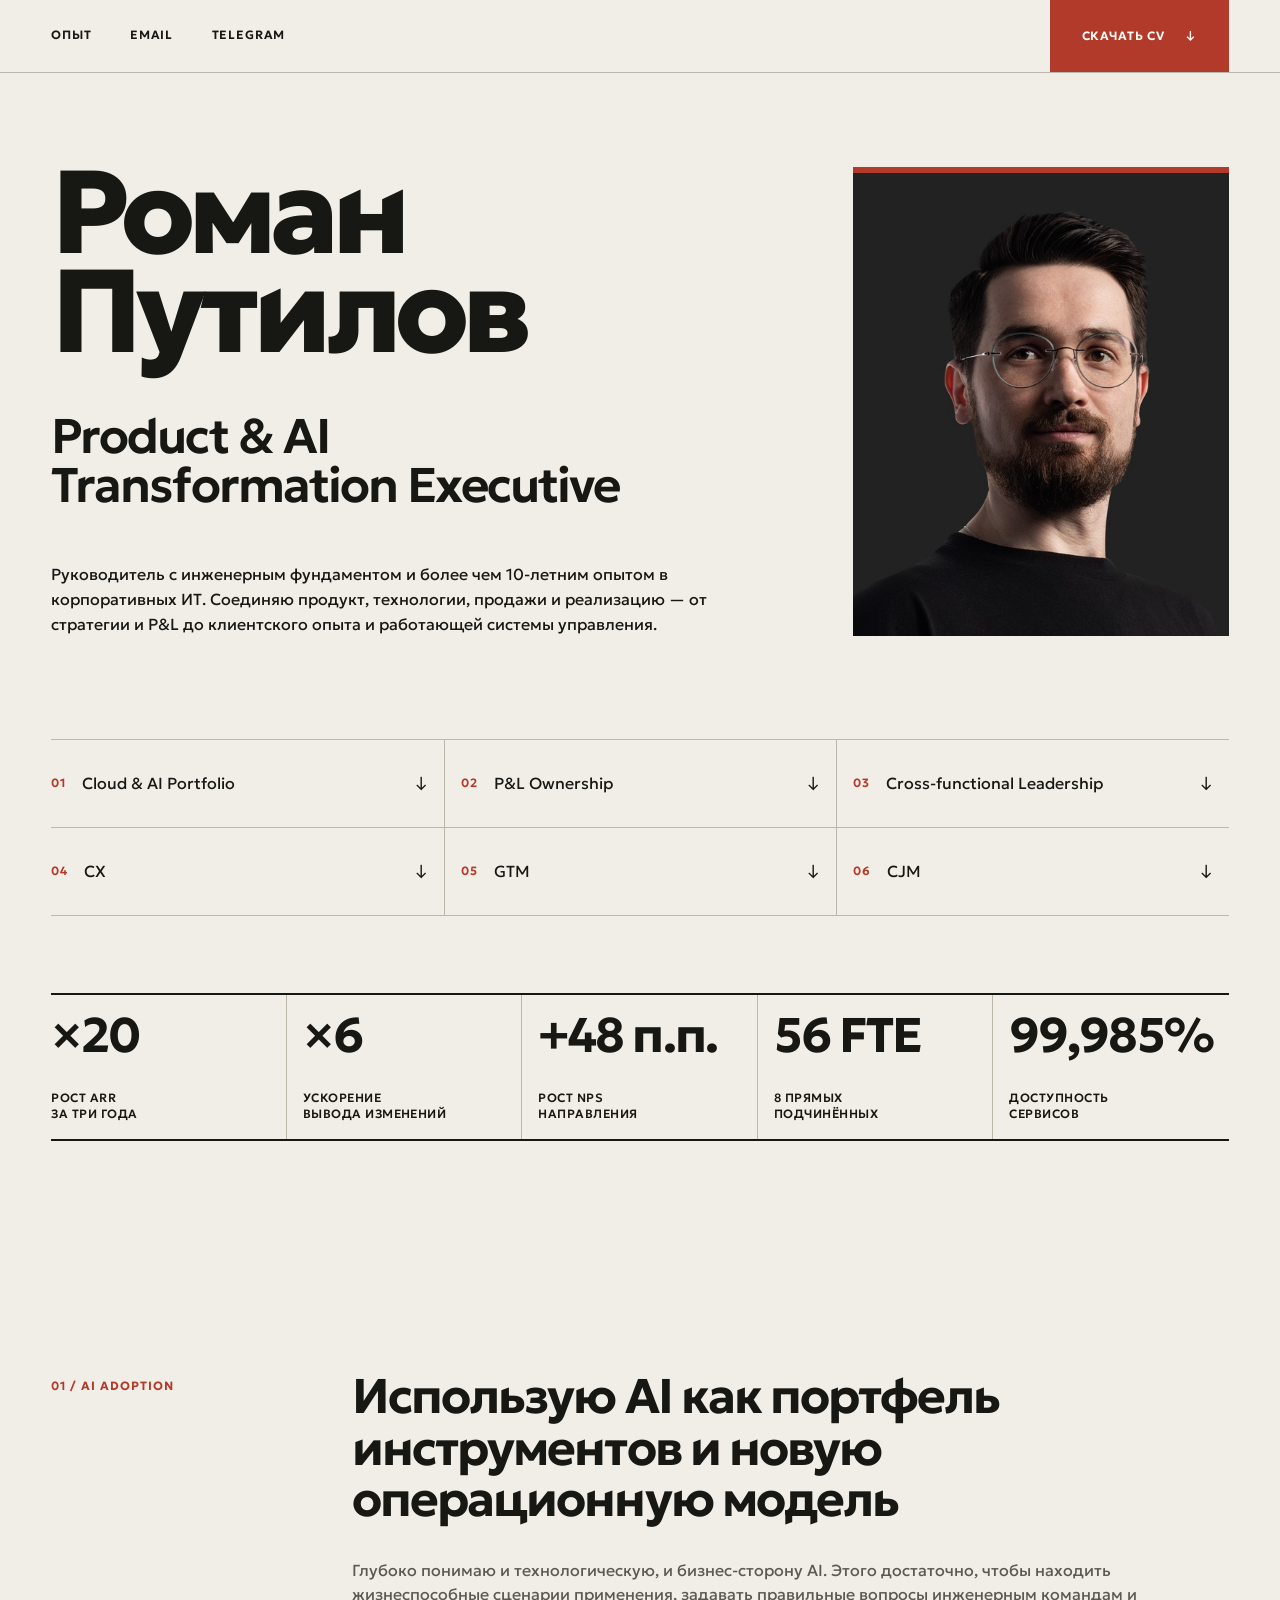
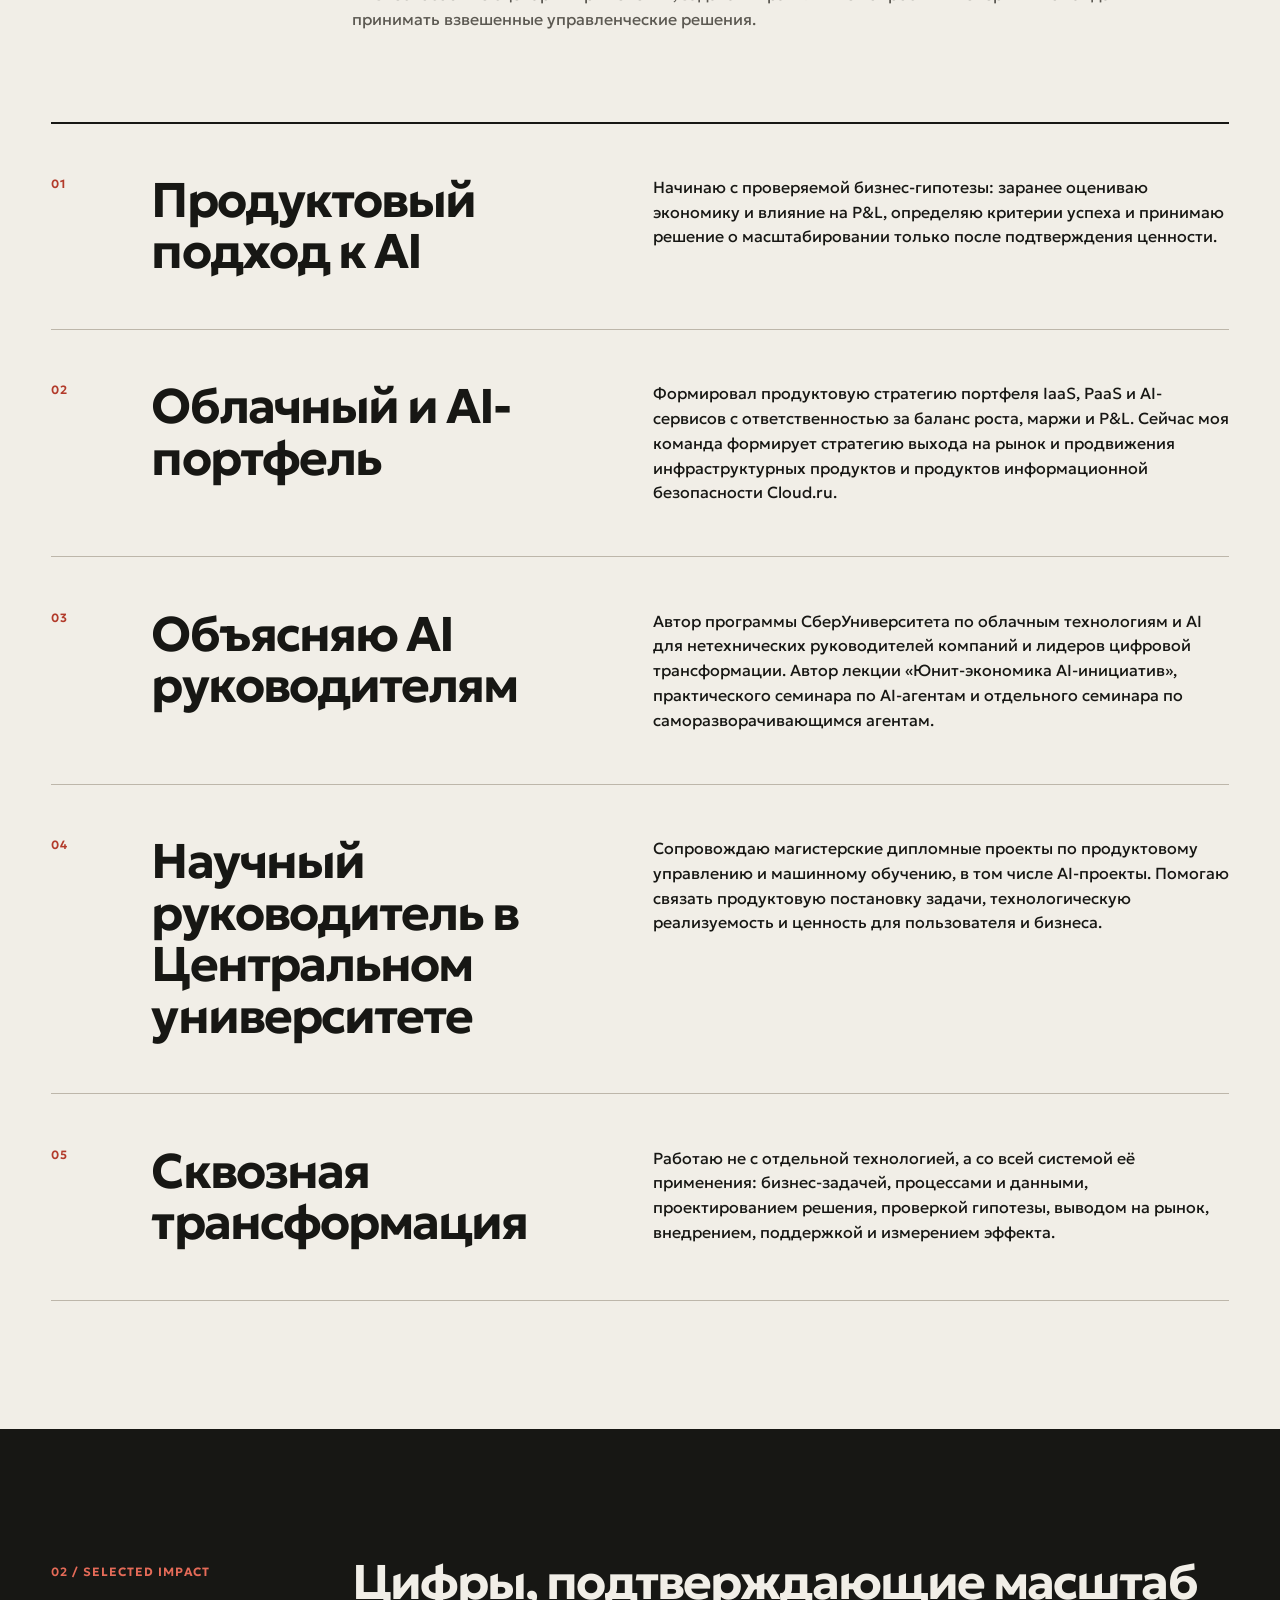
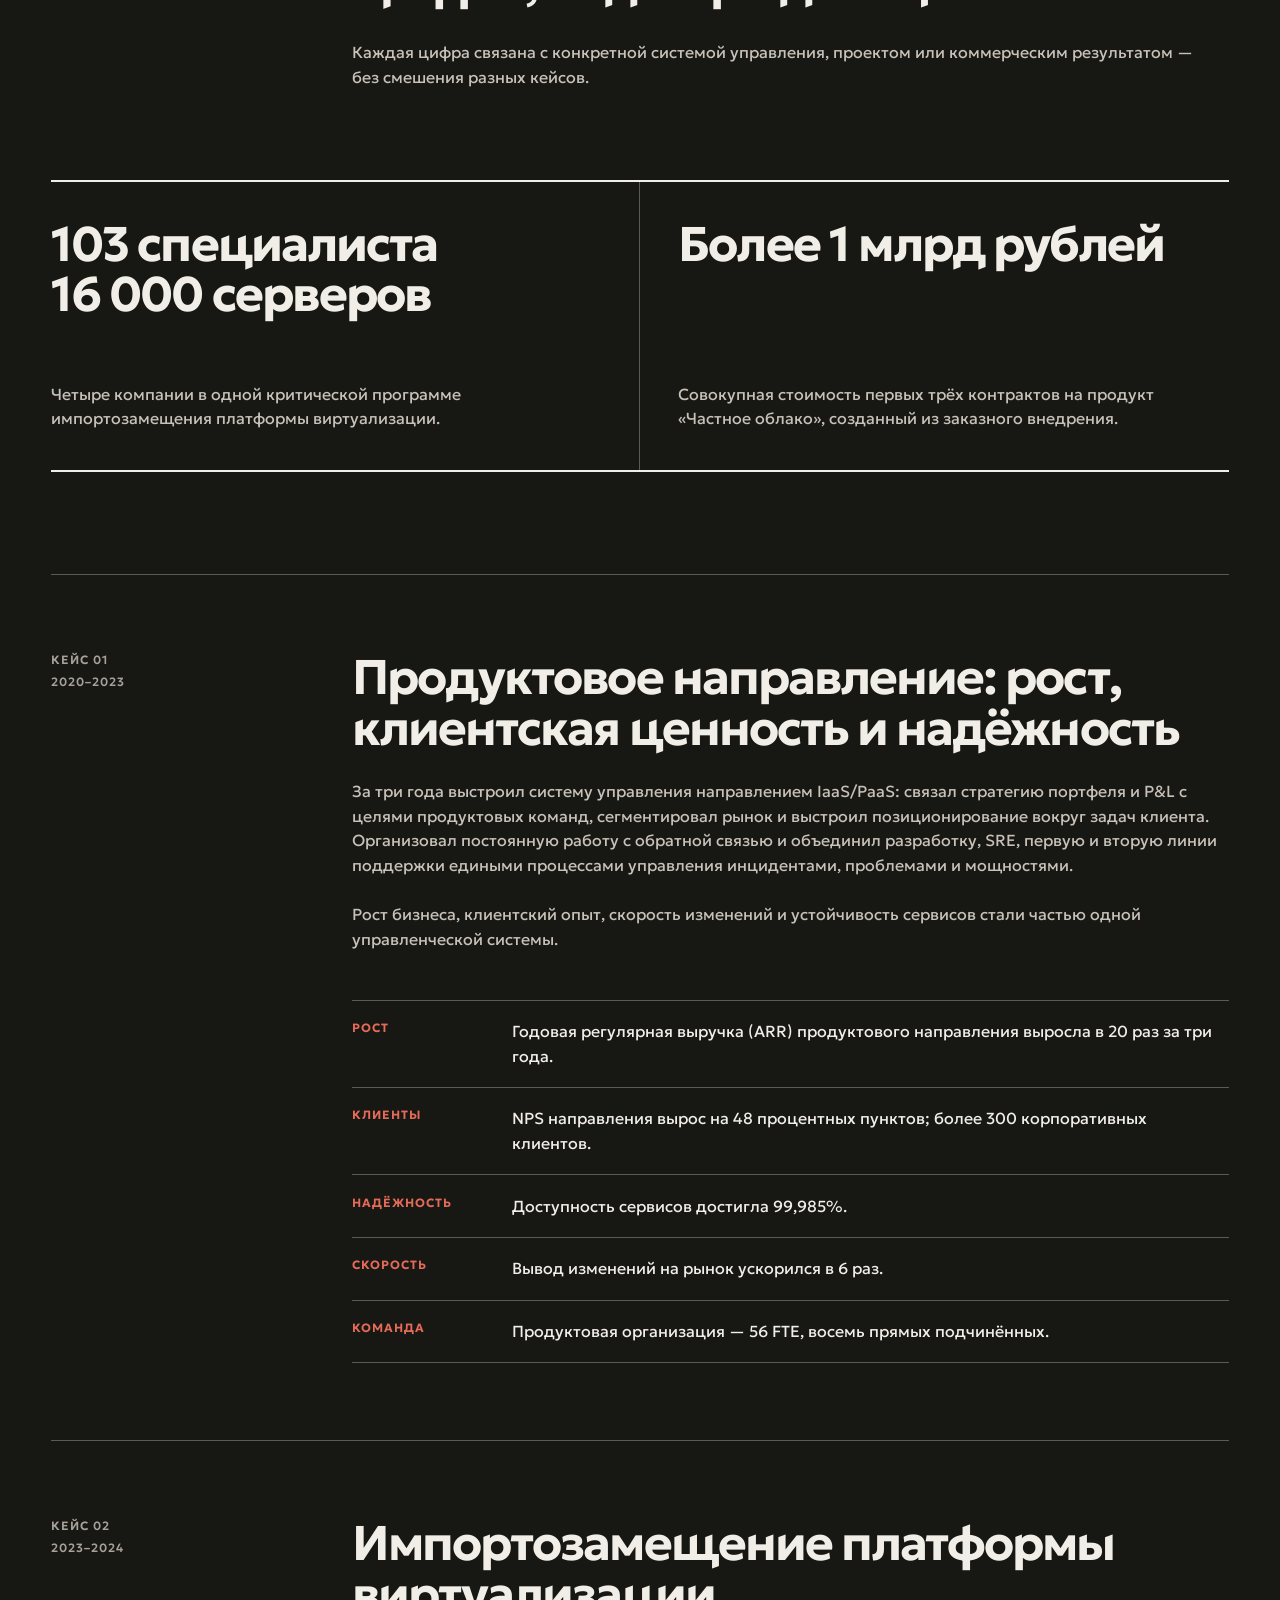
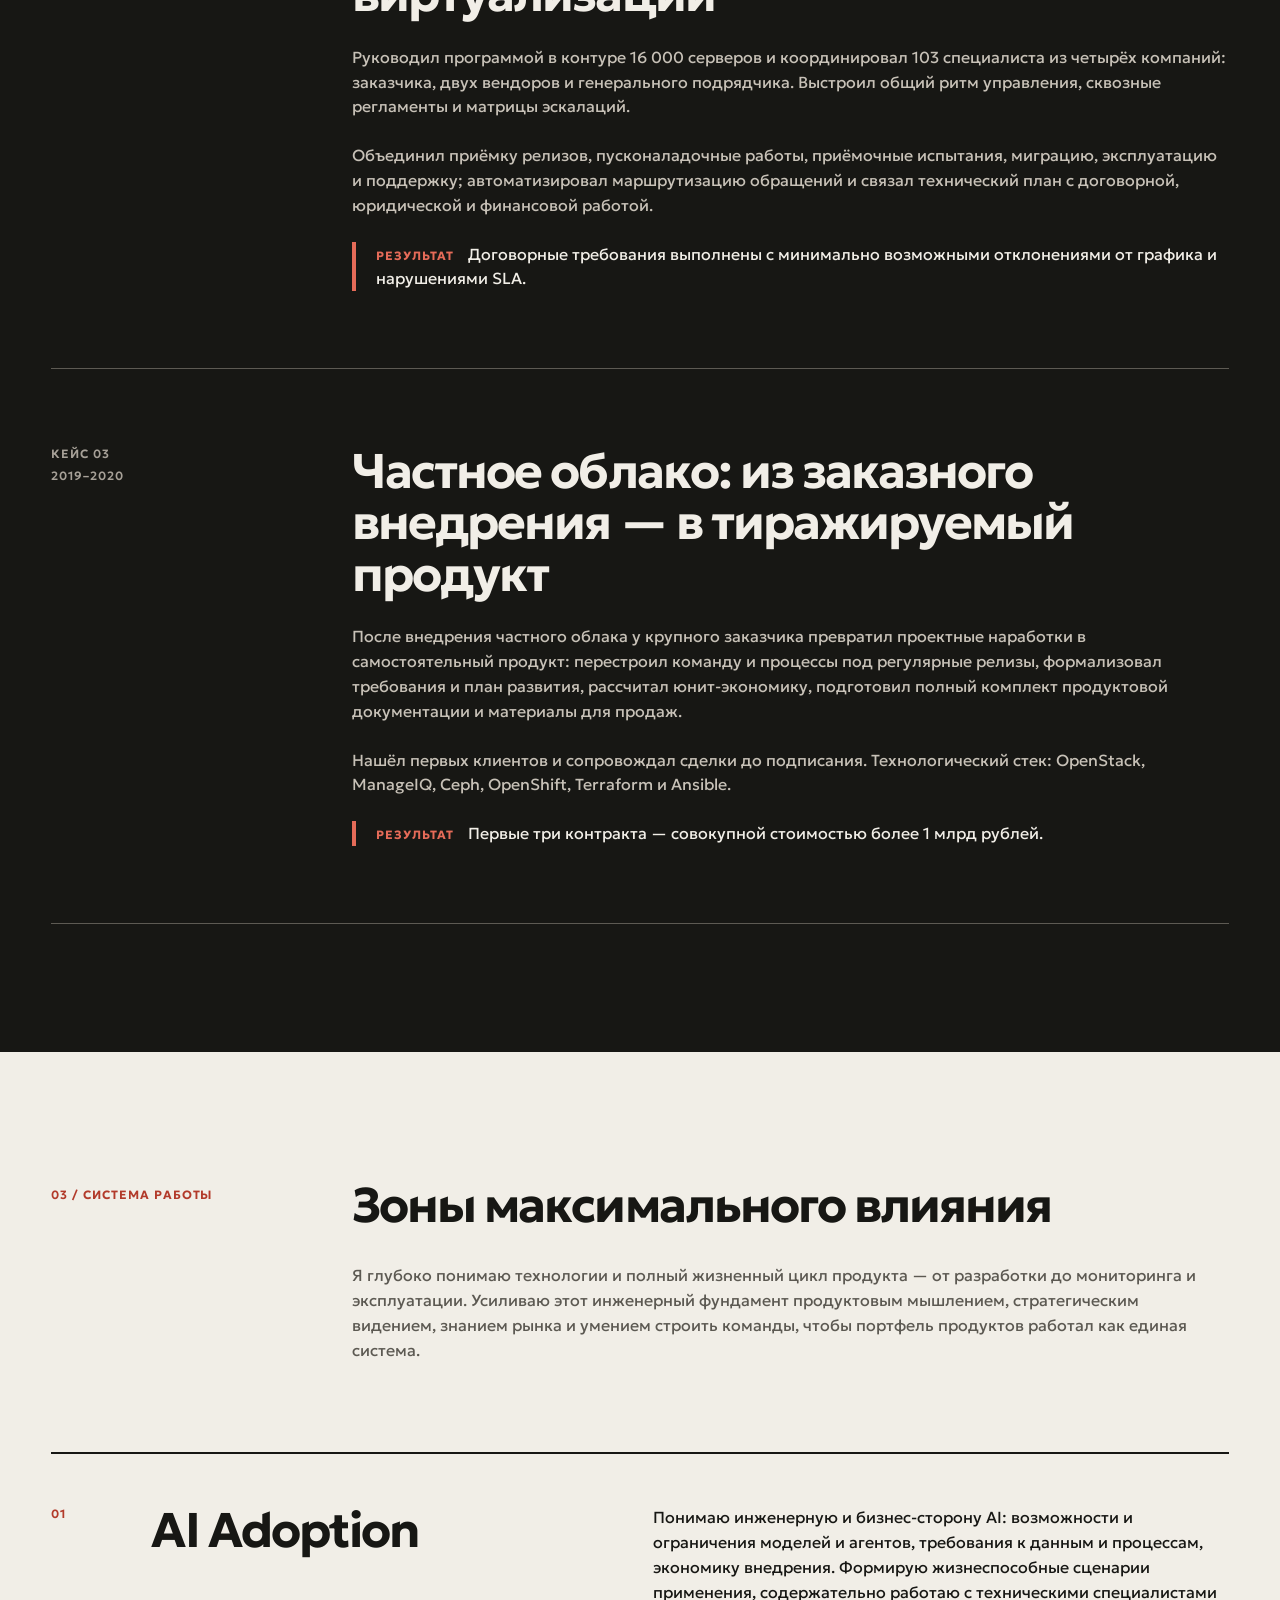
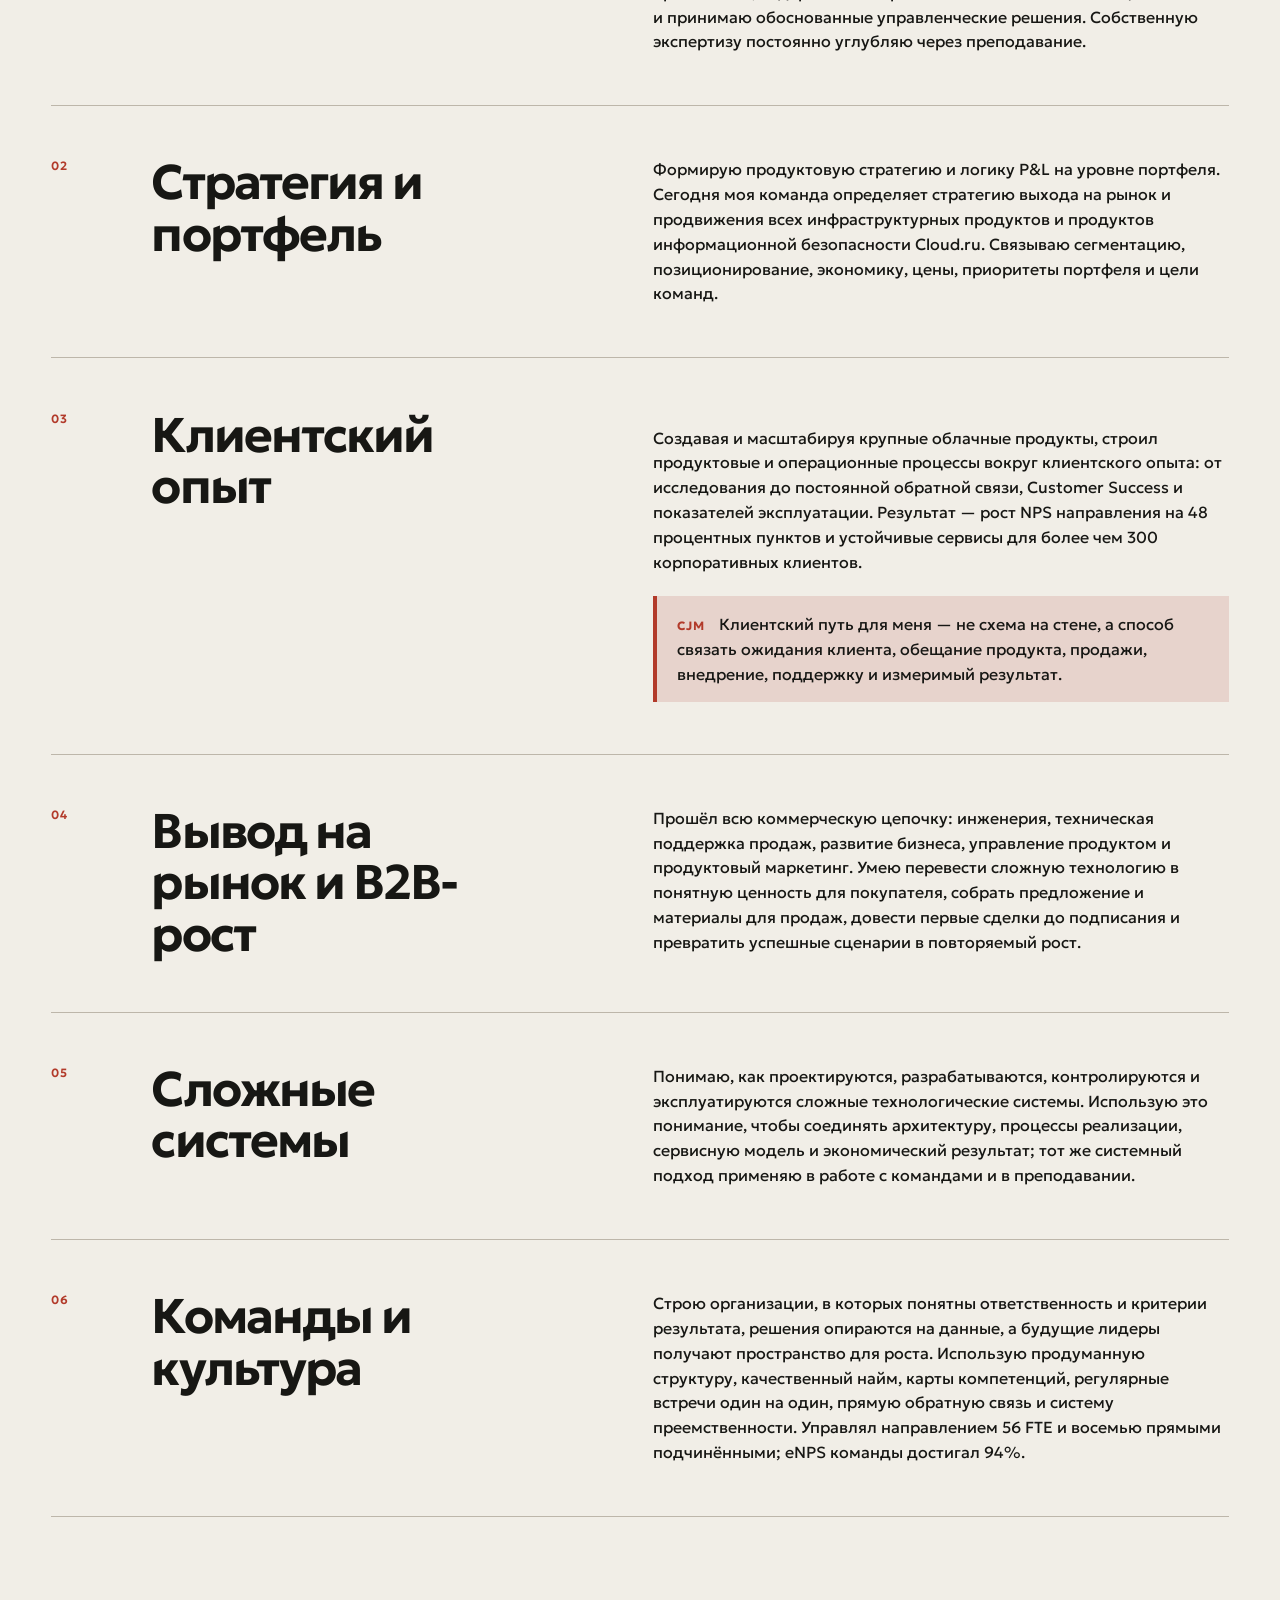
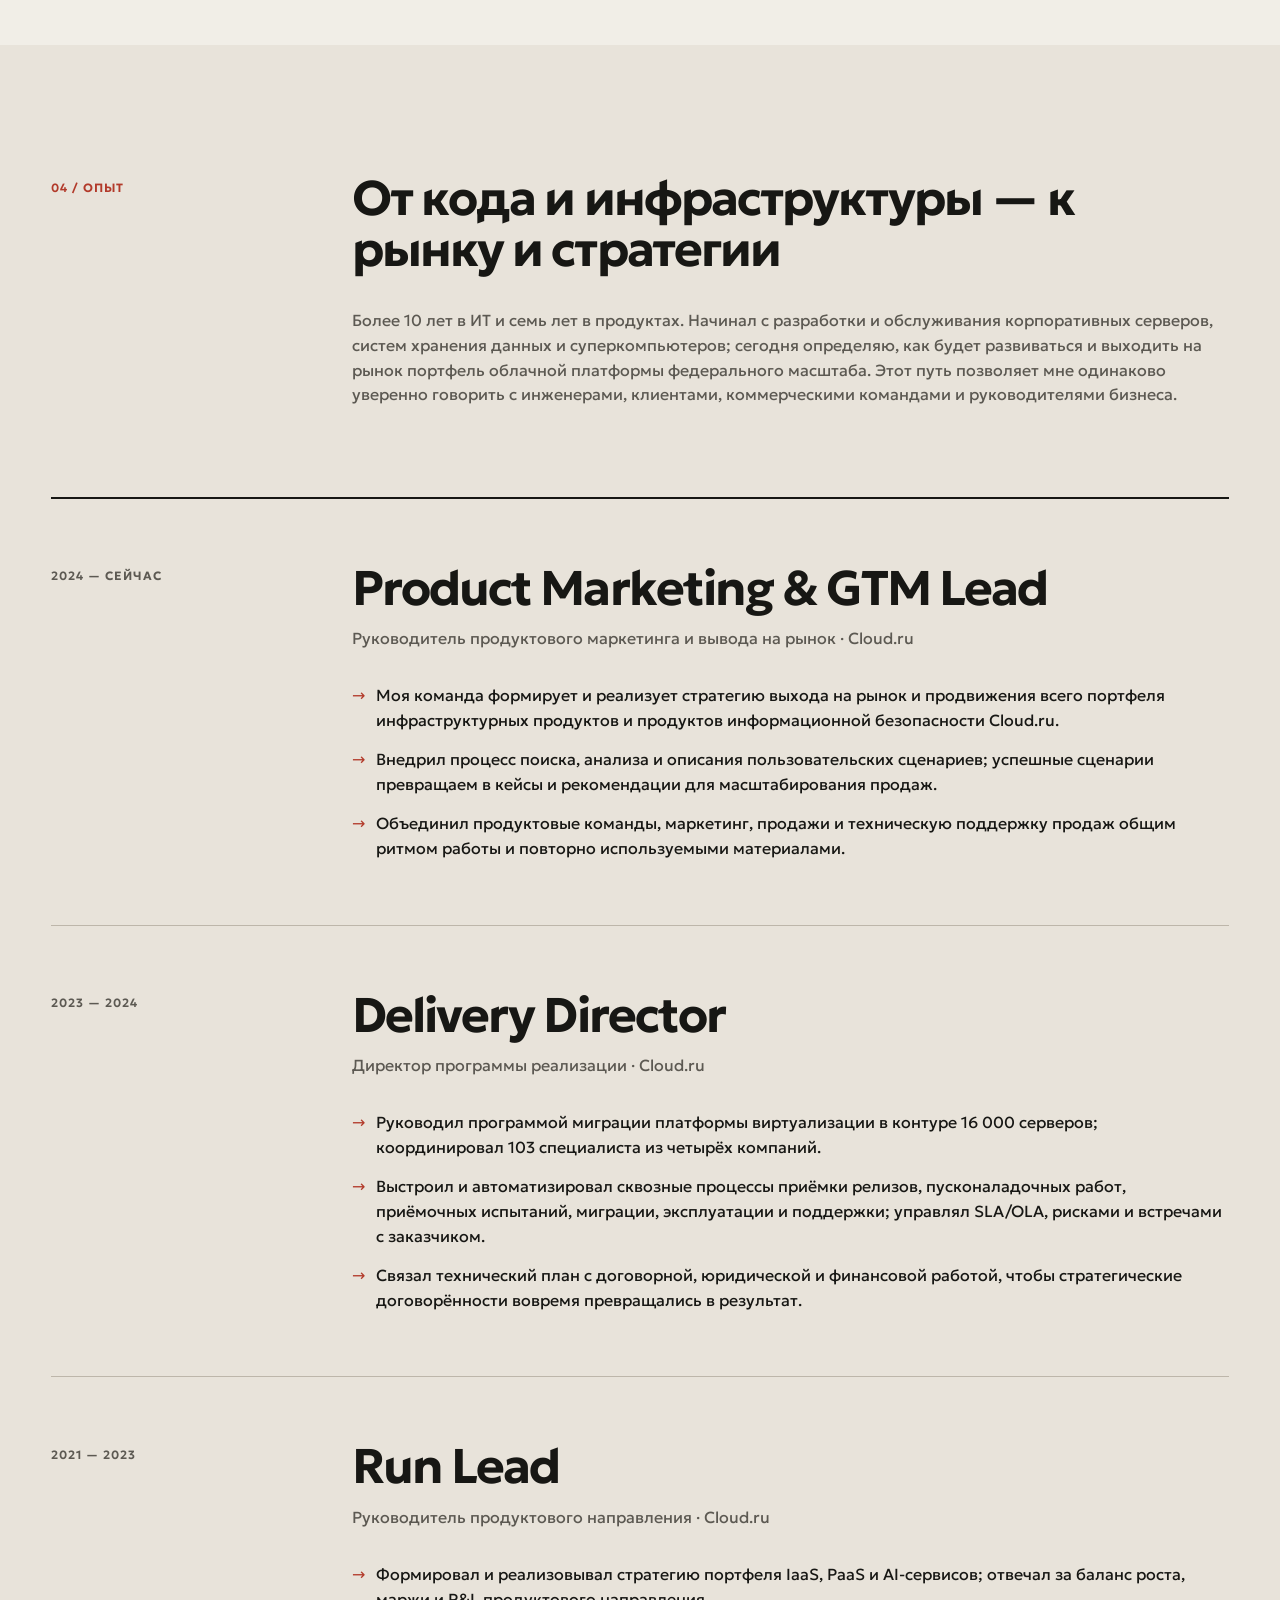
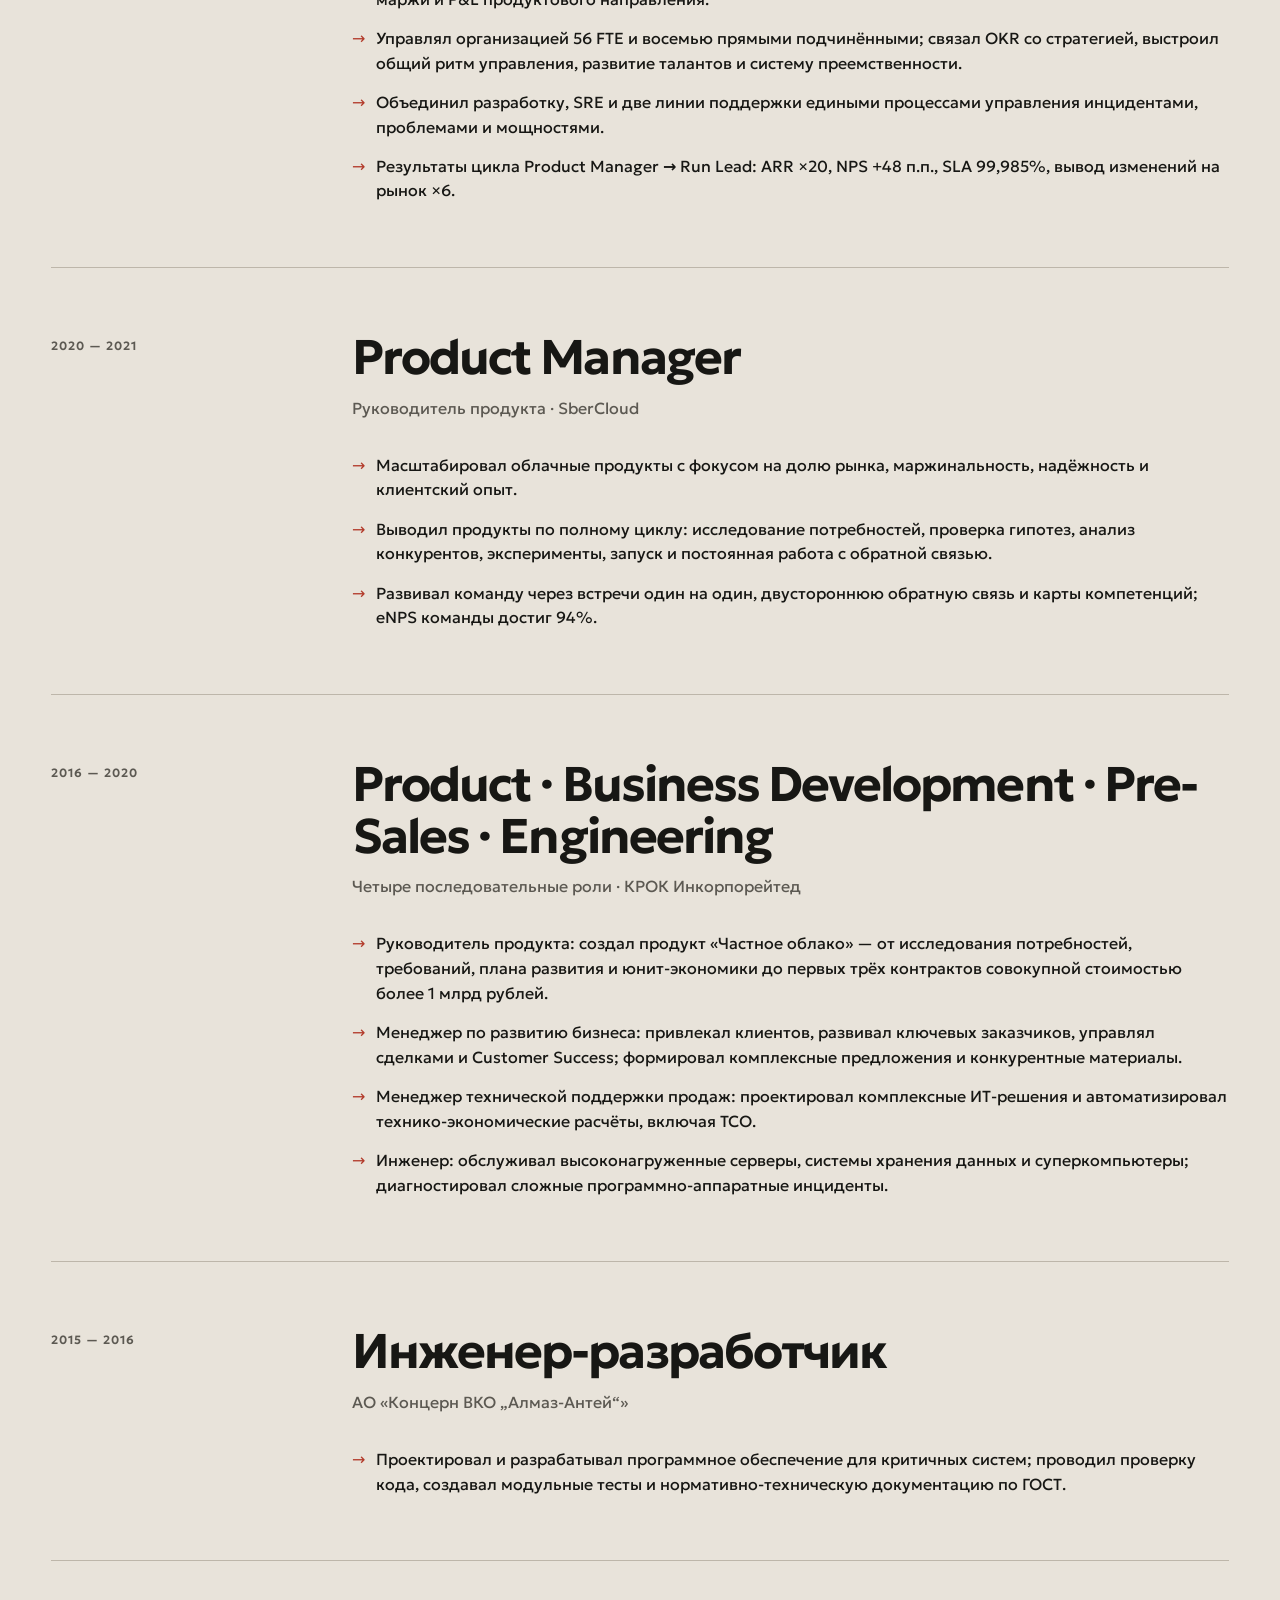
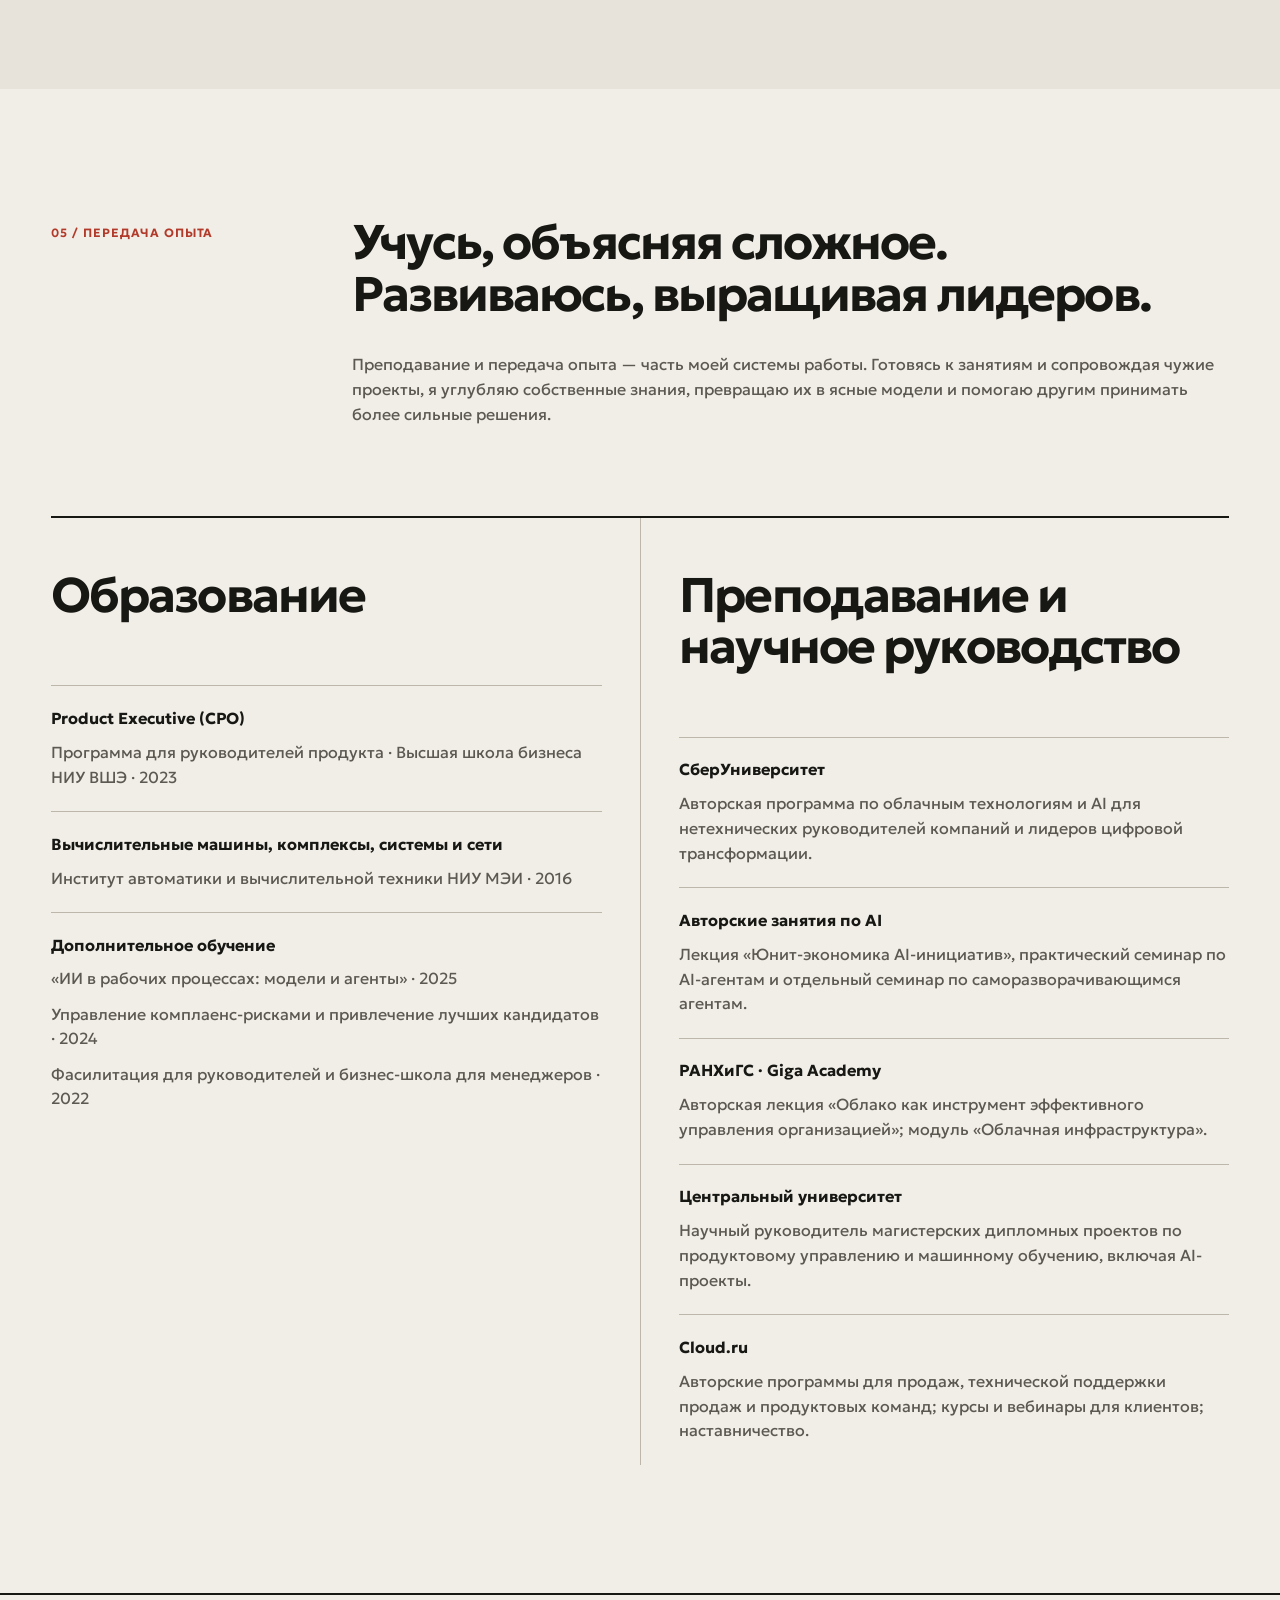
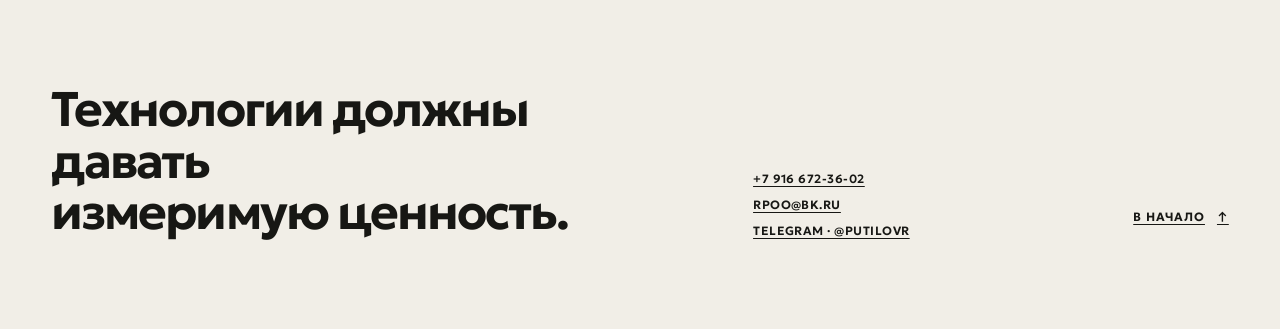
==== commit cd24799f: "Add files via upload" ====
--- a/index.html
+++ b/index.html
@@ -1,455 +1,367 @@
-<!DOCTYPE html>
+<!doctype html>
 <html lang="ru">
 <head>
-  <meta charset="utf-8" />
-  <meta name="viewport" content="width=device-width, initial-scale=1" />
-  <title>Роман Путилов - CV</title>
-  <style>
-    /* ---- Core theme (no external deps) ---- */
-    :root{
-      --bg:#ffffff;
-      --fg:#111827;          /* gray-900 */
-      --muted:#6b7280;       /* gray-500 */
-      --muted2:#374151;      /* gray-700 */
-      --card:#ffffff;
-      --border:#e5e7eb;      /* gray-200 */
-      --ring:#cbd5e1;        /* slate-300 */
-      --accent:#2563eb;      /* blue-600 */
-      --warn:#b45309;        /* amber-700 */
-      --warnbg:#fff7ed;      /* amber-50 */
-      --callout:#1e40af;     /* blue-800 */
-      --calloutbg:#eff6ff;   /* blue-50 */
-    }
-    html,body{background:var(--bg);color:var(--fg);margin:0;padding:0;-webkit-text-size-adjust:100%;text-size-adjust:100%;font-family:ui-sans-serif,system-ui,-apple-system,Segoe UI,Roboto,Helvetica,Arial,"Apple Color Emoji","Segoe UI Emoji";}
-    *{box-sizing:border-box}
-    a{color:inherit;text-decoration:none}
-    .container{max-width:1152px;margin:0 auto;padding:16px}
-    .muted{color:var(--muted)}
-    .muted2{color:var(--muted2)}
-    h1{font-weight:900;letter-spacing:-.02em;font-size:clamp(32px,4vw,56px);margin:0 0 8px}
-    h2{font-weight:800;letter-spacing:-.01em;font-size:clamp(22px,3vw,36px);margin:0 0 24px}
-    .subtitle{font-size:clamp(16px,2.2vw,20px);color:#374151}
-    .btn{display:inline-flex;align-items:center;gap:8px;padding:8px 12px;border:1px solid var(--border);border-radius:16px;background:#f8fafc}
-    .grid{display:grid;gap:12px}
-    @media (min-width:768px){
-      .grid-5{grid-template-columns:repeat(5,minmax(0,1fr))}
-      .grid-3{grid-template-columns:repeat(3,minmax(0,1fr))}
-      .grid-2{grid-template-columns:repeat(2,minmax(0,1fr))}
-      .header-pad{padding-top:64px}
-    }
-    @media (max-width:767.98px){
-      .grid-5,.grid-3,.grid-2{grid-template-columns:1fr}
-      .header-pad{padding-top:40px}
-    }
-    .card{background:var(--card);border:1px solid var(--border);border-radius:16px;box-shadow:0 1px 2px rgba(0,0,0,.04);padding:20px}
-    .pill{display:inline-flex;align-items:center;padding:6px 10px;border-radius:999px;border:1px solid var(--border);background:#f8fafc;font-size:12px;margin:0 8px 8px 0;white-space:nowrap}
-    .callout{
-  border-left:6px solid var(--accent);
-  background:#eaf2ff;
-  border:1px solid #9ab5f8;
-  border-radius:14px;
-  padding:18px 20px;
-  color:var(--fg);
-}
-    .callout-warn{
-  border-left:6px solid var(--warn);
-  background:#fff3e6;
-  border:1px solid #f2b26b;
-  border-radius:14px;
-  padding:18px 20px;
-  color:var(--fg);
-}
-    .caps{letter-spacing:.12em;text-transform:uppercase;font-weight:700;font-size:12px;color:var(--muted)}
-    .lead-sm{font-size:14px;line-height:1.5}
-    ul{margin:0;padding-left:20px}
-    li{margin-bottom:8px}
-    .footer{padding:32px 0}
-    .nowrap{white-space:nowrap}
-
-    /* ---------- Разделы и большие номера ---------- */
-    .section{
-      position:relative; border-bottom:1px solid var(--border);
-      padding:56px 0;
-      --secnum-size:clamp(56px,11vw,112px);
-    }
-    .secnum{
-      position:absolute; left:16px; top:6px; line-height:1;
-      font-weight:900; font-size:var(--secnum-size);
-      color:rgba(0,0,0,.06); user-select:none; z-index:0;
-    }
-    .section-content{position:relative; z-index:1}
-    @media (min-width:1024px){
-      .section{padding-left:calc(var(--secnum-size) + 32px)}
-      .secnum{display:block}
-    }
-    @media (max-width:1023.98px){
-      .secnum{display:none}
-      .section{padding-left:0}
-    }
-
-    /* ---------- Оформление опыта (две колонки) ---------- */
-    .jobs{display:grid;gap:18px}
-    .job{display:grid;gap:8px}
-    @media (min-width:900px){
-      .job{grid-template-columns:220px 1fr;align-items:start}
-    }
-    .job .date{font-size:12px;letter-spacing:.12em;text-transform:uppercase;color:var(--muted);margin-top:2px}
-    .job h3{margin:0;font-weight:700;font-size:18px}
-    .job .company{margin:0 0 10px;color:var(--muted)}
-
-    /* Print */
-    @page{size:A4;margin:10mm}
-    @media print{
-      .section{break-inside:avoid}
-      html,body{-webkit-print-color-adjust:exact;print-color-adjust:exact}
-    }
-
-/* --- Strong overrides for print readability of callouts --- */
-.callout *, .callout-warn * { color: var(--fg) !important; }
-.callout a, .callout-warn a { text-decoration: underline; }
-</style>
+  <meta charset="utf-8">
+  <meta name="viewport" content="width=device-width, initial-scale=1">
+  <meta name="theme-color" content="#f1eee7">
+  <meta name="color-scheme" content="light">
+  <meta name="description" content="Роман Путилов — Product & AI Transformation Executive. Стратегия облачного и AI-портфеля, P&L, GTM, клиентский опыт и управление сложными технологическими программами.">
+  <meta name="robots" content="index, follow">
+  <link rel="canonical" href="https://putilovr.github.io/CV/">
+  <link rel="icon" href="assets/favicon.svg" type="image/svg+xml">
+  <link rel="preload" href="assets/fonts/geologica-cyrillic-full-normal.woff2" as="font" type="font/woff2" crossorigin>
+  <link rel="preload" href="assets/fonts/geologica-latin-full-normal.woff2" as="font" type="font/woff2" crossorigin>
+  <link rel="stylesheet" href="styles.css">
+  <link rel="stylesheet" href="print.css" media="print">
+  <title>Роман Путилов — Product & AI Transformation Executive</title>
+
+  <meta property="og:type" content="profile">
+  <meta property="og:title" content="Роман Путилов — Product & AI Transformation Executive">
+  <meta property="og:description" content="Продукт, AI, облачные технологии и трансформация бизнеса — с инженерным фундаментом и измеримыми результатами.">
+  <meta property="og:url" content="https://putilovr.github.io/CV/">
+  <meta property="og:image" content="https://putilovr.github.io/CV/assets/roman-putilov.jpg">
+  <meta property="og:image:alt" content="Портрет Романа Путилова">
+  <meta property="og:locale" content="ru_RU">
+
+  <script type="application/ld+json">
+  {
+    "@context": "https://schema.org",
+    "@type": "Person",
+    "name": "Роман Путилов",
+    "url": "https://putilovr.github.io/CV/",
+    "image": "https://putilovr.github.io/CV/assets/roman-putilov.jpg",
+    "jobTitle": "Product Marketing & GTM Lead",
+    "description": "Product & AI Transformation Executive с инженерным фундаментом и опытом управления облачными продуктами, P&L, GTM и сложными технологическими программами.",
+    "email": "rpoo@bk.ru",
+    "telephone": "+7 916 672-36-02",
+    "worksFor": {"@type": "Organization", "name": "Cloud.ru"},
+    "sameAs": ["https://t.me/PutilovR"]
+  }
+  </script>
 </head>
-<body>
-  <main>
-    <header class="header-pad">
-      <div class="container">
-        <div style="display: flex; align-items: stretch; justify-content: space-between; gap: 24px; flex-wrap: wrap;">
-          <div style="flex: 1 1 300px; min-width: 280px; display: flex; flex-direction: column; justify-content: space-between;">
-            <div>
-              <h1>Роман Путилов</h1>
-              <div class="subtitle">Chief Product Officer (Cloud · AI)</div>
-              <div style="margin-top: 18px; display: flex; flex-wrap: wrap; gap: 10px;">
-                <a href="tel:+79166723602" class="button icon-button">📞 +7 916 672-36-02</a>
-                <a href="mailto:rpoo@bk.ru" class="button icon-button">✉️ rpoo@bk.ru</a>
-                <a href="https://t.me/PutilovR" class="button icon-button">🛫 @PutilovR</a>
-              </div>
-            </div>
+
+<body id="top">
+  <a class="skip-link" href="#main-content">К содержанию</a>
+
+  <header class="site-header">
+    <nav class="shell topbar" aria-label="Основная навигация">
+      <div class="topbar-links">
+        <a href="#experience">Опыт</a>
+        <a href="mailto:rpoo@bk.ru">Email</a>
+        <a href="https://t.me/PutilovR" rel="me">Telegram</a>
+      </div>
+      <a class="download-link" href="Roman-Putilov-CV.pdf" download type="application/pdf">Скачать CV <span aria-hidden="true">↓</span></a>
+    </nav>
+  </header>
+
+  <main id="main-content">
+    <section class="hero shell" aria-labelledby="person-name">
+      <div class="hero-layout">
+        <h1 id="person-name" class="hero-name"><span>Роман</span><br><span class="last-name"> Путилов</span></h1>
+        <p class="hero-role" lang="en">Product &amp; AI <br>Transformation Executive</p>
+        <figure class="portrait">
+          <img src="assets/roman-putilov.jpg" alt="Портрет Романа Путилова" width="640" height="640" fetchpriority="high">
+        </figure>
+        <div class="print-contact" aria-label="Контакты">
+          <p>Product Marketing &amp; GTM Lead · Cloud.ru</p>
+          <p><a href="tel:+79166723602">+7 916 672-36-02</a><span aria-hidden="true"> · </span><a href="mailto:rpoo@bk.ru">rpoo@bk.ru</a><span aria-hidden="true"> · </span><a href="https://t.me/PutilovR">t.me/PutilovR</a><span aria-hidden="true"> · </span><a href="https://putilovr.github.io/CV/">putilovr.github.io/CV</a></p>
+        </div>
+        <p class="hero-summary">Руководитель с инженерным фундаментом и более чем 10-летним опытом в корпоративных ИТ. Соединяю продукт, технологии, продажи и реализацию — от стратегии и P&amp;L до клиентского опыта и работающей системы управления.</p>
+      </div>
+
+      <nav class="proof-index" aria-label="Ключевые области экспертизы">
+        <a href="#portfolio-strategy"><span class="index-no">01</span><span lang="en">Cloud &amp; AI Portfolio</span><span aria-hidden="true">↓</span></a>
+        <a href="#pnl-ownership"><span class="index-no">02</span><span lang="en">P&amp;L Ownership</span><span aria-hidden="true">↓</span></a>
+        <a href="#cross-functional-leadership"><span class="index-no">03</span><span lang="en">Cross-functional Leadership</span><span aria-hidden="true">↓</span></a>
+        <a href="#customer-experience"><span class="index-no">04</span><span lang="en">CX</span><span aria-hidden="true">↓</span></a>
+        <a href="#go-to-market"><span class="index-no">05</span><span lang="en">GTM</span><span aria-hidden="true">↓</span></a>
+        <a href="#customer-journey"><span class="index-no">06</span><span lang="en">CJM</span><span aria-hidden="true">↓</span></a>
+      </nav>
+
+      <nav class="metric-index" aria-label="Ключевые результаты">
+        <a href="#impact-arr"><strong>×20</strong><span>рост ARR<br>за три года</span></a>
+        <a href="#impact-ttm"><strong>×6</strong><span>ускорение<br>вывода изменений</span></a>
+        <a href="#impact-nps"><strong>+48 п.п.</strong><span>рост NPS<br>направления</span></a>
+        <a href="#impact-team"><strong>56 FTE</strong><span>8 прямых<br>подчинённых</span></a>
+        <a href="#impact-sla"><strong>99,985%</strong><span>доступность<br>сервисов</span></a>
+      </nav>
+    </section>
+
+    <section id="ai-adoption" class="section shell">
+      <header class="section-intro">
+        <p class="section-kicker">01 / AI Adoption</p>
+        <div>
+          <h2>Использую AI как портфель инструментов и новую операционную модель</h2>
+          <p>Глубоко понимаю и технологическую, и бизнес-сторону AI. Этого достаточно, чтобы находить жизнеспособные сценарии применения, задавать правильные вопросы инженерным командам и принимать взвешенные управленческие решения.</p>
+        </div>
+      </header>
+
+      <div class="proof-rows">
+        <article class="proof-row" id="ai-product-approach">
+          <p class="row-no">01</p>
+          <h3>Продуктовый подход к AI</h3>
+          <p>Начинаю с проверяемой бизнес-гипотезы: заранее оцениваю экономику и влияние на P&amp;L, определяю критерии успеха и принимаю решение о масштабировании только после подтверждения ценности.</p>
+        </article>
+        <article class="proof-row" id="portfolio-strategy">
+          <p class="row-no">02</p>
+          <h3>Облачный и AI-портфель</h3>
+          <p>Формировал продуктовую стратегию портфеля IaaS, PaaS и AI-сервисов с ответственностью за баланс роста, маржи и P&amp;L. Сейчас моя команда формирует стратегию выхода на рынок и продвижения инфраструктурных продуктов и продуктов информационной безопасности Cloud.ru.</p>
+        </article>
+        <article class="proof-row" id="explain-ai">
+          <p class="row-no">03</p>
+          <h3>Объясняю AI руководителям</h3>
+          <p>Автор программы СберУниверситета по облачным технологиям и AI для нетехнических руководителей компаний и лидеров цифровой трансформации. Автор лекции «Юнит-экономика AI-инициатив», практического семинара по AI-агентам и отдельного семинара по саморазворачивающимся агентам.</p>
+        </article>
+        <article class="proof-row" id="central-university">
+          <p class="row-no">04</p>
+          <h3>Научный руководитель в Центральном университете</h3>
+          <p>Сопровождаю магистерские дипломные проекты по продуктовому управлению и машинному обучению, в том числе AI-проекты. Помогаю связать продуктовую постановку задачи, технологическую реализуемость и ценность для пользователя и бизнеса.</p>
+        </article>
+        <article class="proof-row" id="end-to-end-transformation">
+          <p class="row-no">05</p>
+          <h3>Сквозная трансформация</h3>
+          <p>Работаю не с отдельной технологией, а со всей системой её применения: бизнес-задачей, процессами и данными, проектированием решения, проверкой гипотезы, выводом на рынок, внедрением, поддержкой и измерением эффекта.</p>
+        </article>
+      </div>
+    </section>
+
+    <section id="impact" class="section section-ink">
+      <div class="shell">
+        <header class="section-intro">
+          <p class="section-kicker">02 / Selected Impact</p>
+          <div>
+            <h2>Цифры, подтверждающие масштаб</h2>
+            <p>Каждая цифра связана с конкретной системой управления, проектом или коммерческим результатом — без смешения разных кейсов.</p>
           </div>
-
-          <div style="flex-shrink: 0; display: flex; align-items: center;">
-            <img src="PutilovR.jpg" alt="Роман Путилов"
-              style="width: 160px; height: 160px; border-radius: 50%; object-fit: cover; border: 2px solid #e5e7eb;" />
+        </header>
+
+        <div class="scale-ledger">
+          <article class="scale-item" id="impact-import-scale">
+            <p class="scale-number">103 специалиста<br>16 000 серверов</p>
+            <p>Четыре компании в одной критической программе импортозамещения платформы виртуализации.</p>
+          </article>
+          <article class="scale-item" id="impact-contract-value">
+            <p class="scale-number">Более 1 млрд рублей</p>
+            <p>Совокупная стоимость первых трёх контрактов на продукт «Частное облако», созданный из заказного внедрения.</p>
+          </article>
+        </div>
+
+        <div class="case-files">
+          <article class="case-file" id="case-growth">
+            <aside><span>Кейс 01</span><span>2020–2023</span></aside>
+            <div class="case-body">
+              <h3>Продуктовое направление: рост, клиентская ценность и надёжность</h3>
+              <p id="pnl-ownership">За три года выстроил систему управления направлением IaaS/PaaS: связал стратегию портфеля и P&amp;L с целями продуктовых команд, сегментировал рынок и выстроил позиционирование вокруг задач клиента. Организовал постоянную работу с обратной связью и объединил разработку, SRE, первую и вторую линии поддержки едиными процессами управления инцидентами, проблемами и мощностями.</p>
+              <p>Рост бизнеса, клиентский опыт, скорость изменений и устойчивость сервисов стали частью одной управленческой системы.</p>
+              <dl class="evidence-list">
+                <div id="impact-arr"><dt>Рост</dt><dd>Годовая регулярная выручка (ARR) продуктового направления выросла в 20 раз за три года.</dd></div>
+                <div id="impact-nps"><dt>Клиенты</dt><dd>NPS направления вырос на 48 процентных пунктов; более 300 корпоративных клиентов.</dd></div>
+                <div id="impact-sla"><dt>Надёжность</dt><dd>Доступность сервисов достигла 99,985%.</dd></div>
+                <div id="impact-ttm"><dt>Скорость</dt><dd>Вывод изменений на рынок ускорился в 6 раз.</dd></div>
+                <div id="impact-team"><dt>Команда</dt><dd>Продуктовая организация — 56 FTE, восемь прямых подчинённых.</dd></div>
+              </dl>
+            </div>
+          </article>
+
+          <article class="case-file" id="case-import-substitution">
+            <aside><span>Кейс 02</span><span>2023–2024</span></aside>
+            <div class="case-body">
+              <h3>Импортозамещение платформы виртуализации</h3>
+              <p id="cross-functional-leadership">Руководил программой в контуре 16 000 серверов и координировал 103 специалиста из четырёх компаний: заказчика, двух вендоров и генерального подрядчика. Выстроил общий ритм управления, сквозные регламенты и матрицы эскалаций.</p>
+              <p>Объединил приёмку релизов, пусконаладочные работы, приёмочные испытания, миграцию, эксплуатацию и поддержку; автоматизировал маршрутизацию обращений и связал технический план с договорной, юридической и финансовой работой.</p>
+              <p class="result-line"><span>Результат</span> Договорные требования выполнены с минимально возможными отклонениями от графика и нарушениями SLA.</p>
+            </div>
+          </article>
+
+          <article class="case-file" id="case-private-cloud">
+            <aside><span>Кейс 03</span><span>2019–2020</span></aside>
+            <div class="case-body">
+              <h3>Частное облако: из заказного внедрения — в тиражируемый продукт</h3>
+              <p>После внедрения частного облака у крупного заказчика превратил проектные наработки в самостоятельный продукт: перестроил команду и процессы под регулярные релизы, формализовал требования и план развития, рассчитал юнит-экономику, подготовил полный комплект продуктовой документации и материалы для продаж.</p>
+              <p>Нашёл первых клиентов и сопровождал сделки до подписания. Технологический стек: OpenStack, ManageIQ, Ceph, OpenShift, Terraform и Ansible.</p>
+              <p class="result-line"><span>Результат</span> Первые три контракта — совокупной стоимостью более 1 млрд рублей.</p>
+            </div>
+          </article>
+        </div>
+      </div>
+    </section>
+
+    <section id="operating-system" class="section shell">
+      <header class="section-intro">
+        <p class="section-kicker">03 / Система работы</p>
+        <div>
+          <h2>Зоны максимального влияния</h2>
+          <p>Я глубоко понимаю технологии и полный жизненный цикл продукта — от разработки до мониторинга и эксплуатации. Усиливаю этот инженерный фундамент продуктовым мышлением, стратегическим видением, знанием рынка и умением строить команды, чтобы портфель продуктов работал как единая система.</p>
+        </div>
+      </header>
+
+      <div class="practice-list">
+        <article class="practice-row" id="ai-capability">
+          <p class="row-no">01</p><h3>AI Adoption</h3>
+          <p>Понимаю инженерную и бизнес-сторону AI: возможности и ограничения моделей и агентов, требования к данным и процессам, экономику внедрения. Формирую жизнеспособные сценарии применения, содержательно работаю с техническими специалистами и принимаю обоснованные управленческие решения. Собственную экспертизу постоянно углубляю через преподавание.</p>
+        </article>
+        <article class="practice-row" id="strategy-and-portfolio">
+          <p class="row-no">02</p><h3>Стратегия и портфель</h3>
+          <p>Формирую продуктовую стратегию и логику P&amp;L на уровне портфеля. Сегодня моя команда определяет стратегию выхода на рынок и продвижения всех инфраструктурных продуктов и продуктов информационной безопасности Cloud.ru. Связываю сегментацию, позиционирование, экономику, цены, приоритеты портфеля и цели команд.</p>
+        </article>
+        <article class="practice-row" id="customer-experience">
+          <p class="row-no">03</p><h3>Клиентский опыт</h3>
+          <div>
+            <p>Создавая и масштабируя крупные облачные продукты, строил продуктовые и операционные процессы вокруг клиентского опыта: от исследования до постоянной обратной связи, Customer Success и показателей эксплуатации. Результат — рост NPS направления на 48 процентных пунктов и устойчивые сервисы для более чем 300 корпоративных клиентов.</p>
+            <p id="customer-journey" class="nested-proof"><span>CJM</span> Клиентский путь для меня — не схема на стене, а способ связать ожидания клиента, обещание продукта, продажи, внедрение, поддержку и измеримый результат.</p>
           </div>
-        </div>
-      </div>
-    </header>
-
-    <div class="grid grid-5" style="margin-top: 24px">
-      <div class="card">
-        <div style="font-size: clamp(24px, 3.2vw, 34px); font-weight: 800">в 20 раз</div>
-        <div class="lead-sm muted">Рост рекуррентной выручки продуктового направления за три года</div>
-      </div>
-      <div class="card">
-        <div style="font-size: clamp(24px, 3.2vw, 34px); font-weight: 800">99.985%</div>
-        <div class="lead-sm muted">Доступность сервисов (SLA) для 300+ enterprise-клиентов</div>
-      </div>
-      <div class="card">
-        <div style="font-size: clamp(24px, 3.2vw, 34px); font-weight: 800">в 6 раз</div>
-        <div class="lead-sm muted">Снижение Time-to-Market за счёт цифровой трансформации</div>
-      </div>
-      <div class="card">
-        <div style="font-size: clamp(24px, 3.2vw, 34px); font-weight: 800">+48 п.п.</div>
-        <div class="lead-sm muted">NPS за три года - лучшее значение среди облачных провайдеров в РФ</div>
-      </div>
-      <div class="card">
-        <div style="font-size: clamp(24px, 3.2vw, 34px); font-weight: 800">94%</div>
-        <div class="lead-sm muted">eNPS продуктового направления (56 FTE; 8 direct reports) – рост на 30% за 3 года</div>
-      </div>
+        </article>
+        <article class="practice-row" id="go-to-market">
+          <p class="row-no">04</p><h3>Вывод на рынок и B2B-рост</h3>
+          <p>Прошёл всю коммерческую цепочку: инженерия, техническая поддержка продаж, развитие бизнеса, управление продуктом и продуктовый маркетинг. Умею перевести сложную технологию в понятную ценность для покупателя, собрать предложение и материалы для продаж, довести первые сделки до подписания и превратить успешные сценарии в повторяемый рост.</p>
+        </article>
+        <article class="practice-row" id="complex-systems">
+          <p class="row-no">05</p><h3>Сложные системы</h3>
+          <p>Понимаю, как проектируются, разрабатываются, контролируются и эксплуатируются сложные технологические системы. Использую это понимание, чтобы соединять архитектуру, процессы реализации, сервисную модель и экономический результат; тот же системный подход применяю в работе с командами и в преподавании.</p>
+        </article>
+        <article class="practice-row" id="teams-culture">
+          <p class="row-no">06</p><h3>Команды и культура</h3>
+          <p>Строю организации, в которых понятны ответственность и критерии результата, решения опираются на данные, а будущие лидеры получают пространство для роста. Использую продуманную структуру, качественный найм, карты компетенций, регулярные встречи один на один, прямую обратную связь и систему преемственности. Управлял направлением 56 FTE и восемью прямыми подчинёнными; eNPS команды достигал 94%.</p>
+        </article>
+      </div>
+    </section>
+
+    <section id="experience" class="section section-muted">
+      <div class="shell">
+        <header class="section-intro">
+          <p class="section-kicker"><span class="screen-label">04 / Опыт</span><span class="print-label">03 / Опыт</span></p>
+          <div>
+            <h2>От кода и инфраструктуры — к рынку и стратегии</h2>
+            <p>Более 10 лет в ИТ и семь лет в продуктах. Начинал с разработки и обслуживания корпоративных серверов, систем хранения данных и суперкомпьютеров; сегодня определяю, как будет развиваться и выходить на рынок портфель облачной платформы федерального масштаба. Этот путь позволяет мне одинаково уверенно говорить с инженерами, клиентами, коммерческими командами и руководителями бизнеса.</p>
+          </div>
+        </header>
+
+        <div class="timeline">
+          <article class="role" id="role-gtm">
+            <div class="role-date">2024 — сейчас</div>
+            <div class="role-content">
+              <h3 lang="en">Product Marketing &amp; GTM Lead</h3>
+              <p class="role-subtitle">Руководитель продуктового маркетинга и вывода на рынок · Cloud.ru</p>
+              <ul>
+                <li>Моя команда формирует и реализует стратегию выхода на рынок и продвижения всего портфеля инфраструктурных продуктов и продуктов информационной безопасности Cloud.ru.</li>
+                <li>Внедрил процесс поиска, анализа и описания пользовательских сценариев; успешные сценарии превращаем в кейсы и рекомендации для масштабирования продаж.</li>
+                <li>Объединил продуктовые команды, маркетинг, продажи и техническую поддержку продаж общим ритмом работы и повторно используемыми материалами.</li>
+              </ul>
+            </div>
+          </article>
+          <article class="role" id="role-delivery">
+            <div class="role-date">2023 — 2024</div>
+            <div class="role-content">
+              <h3 lang="en">Delivery Director</h3>
+              <p class="role-subtitle">Директор программы реализации · Cloud.ru</p>
+              <ul>
+                <li>Руководил программой миграции платформы виртуализации в контуре 16 000 серверов; координировал 103 специалиста из четырёх компаний.</li>
+                <li>Выстроил и автоматизировал сквозные процессы приёмки релизов, пусконаладочных работ, приёмочных испытаний, миграции, эксплуатации и поддержки; управлял SLA/OLA, рисками и встречами с заказчиком.</li>
+                <li>Связал технический план с договорной, юридической и финансовой работой, чтобы стратегические договорённости вовремя превращались в результат.</li>
+              </ul>
+            </div>
+          </article>
+          <article class="role" id="role-run">
+            <div class="role-date">2021 — 2023</div>
+            <div class="role-content">
+              <h3 lang="en">Run Lead</h3>
+              <p class="role-subtitle">Руководитель продуктового направления · Cloud.ru</p>
+              <ul>
+                <li>Формировал и реализовывал стратегию портфеля IaaS, PaaS и AI-сервисов; отвечал за баланс роста, маржи и P&amp;L продуктового направления.</li>
+                <li>Управлял организацией 56 FTE и восемью прямыми подчинёнными; связал OKR со стратегией, выстроил общий ритм управления, развитие талантов и систему преемственности.</li>
+                <li>Объединил разработку, SRE и две линии поддержки едиными процессами управления инцидентами, проблемами и мощностями.</li>
+                <li><strong>Результаты цикла Product Manager → Run Lead:</strong> ARR ×20, NPS +48 п.п., SLA 99,985%, вывод изменений на рынок ×6.</li>
+              </ul>
+            </div>
+          </article>
+          <article class="role" id="role-product">
+            <div class="role-date">2020 — 2021</div>
+            <div class="role-content">
+              <h3 lang="en">Product Manager</h3>
+              <p class="role-subtitle">Руководитель продукта · SberCloud</p>
+              <ul>
+                <li>Масштабировал облачные продукты с фокусом на долю рынка, маржинальность, надёжность и клиентский опыт.</li>
+                <li>Выводил продукты по полному циклу: исследование потребностей, проверка гипотез, анализ конкурентов, эксперименты, запуск и постоянная работа с обратной связью.</li>
+                <li>Развивал команду через встречи один на один, двустороннюю обратную связь и карты компетенций; eNPS команды достиг 94%.</li>
+              </ul>
+            </div>
+          </article>
+          <article class="role" id="role-krok">
+            <div class="role-date">2016 — 2020</div>
+            <div class="role-content">
+              <h3 lang="en">Product · Business Development · Pre-Sales · Engineering</h3>
+              <p class="role-subtitle">Четыре последовательные роли · КРОК Инкорпорейтед</p>
+              <ul>
+                <li><strong>Руководитель продукта:</strong> создал продукт «Частное облако» — от исследования потребностей, требований, плана развития и юнит-экономики до первых трёх контрактов совокупной стоимостью более 1 млрд рублей.</li>
+                <li><strong>Менеджер по развитию бизнеса:</strong> привлекал клиентов, развивал ключевых заказчиков, управлял сделками и Customer Success; формировал комплексные предложения и конкурентные материалы.</li>
+                <li><strong>Менеджер технической поддержки продаж:</strong> проектировал комплексные ИТ-решения и автоматизировал технико-экономические расчёты, включая TCO.</li>
+                <li><strong>Инженер:</strong> обслуживал высоконагруженные серверы, системы хранения данных и суперкомпьютеры; диагностировал сложные программно-аппаратные инциденты.</li>
+              </ul>
+            </div>
+          </article>
+          <article class="role" id="role-engineer">
+            <div class="role-date">2015 — 2016</div>
+            <div class="role-content">
+              <h3>Инженер-разработчик</h3>
+              <p class="role-subtitle">АО «Концерн ВКО „Алмаз-Антей“»</p>
+              <ul><li>Проектировал и разрабатывал программное обеспечение для критичных систем; проводил проверку кода, создавал модульные тесты и нормативно-техническую документацию по ГОСТ.</li></ul>
+            </div>
+          </article>
+        </div>
+      </div>
+    </section>
+
+    <section id="learning" class="section shell">
+      <header class="section-intro">
+        <p class="section-kicker"><span class="screen-label">05 / Передача опыта</span><span class="print-label">04 / Передача опыта</span></p>
+        <div>
+          <h2>Учусь, объясняя сложное.<br>Развиваюсь, выращивая лидеров.</h2>
+          <p>Преподавание и передача опыта — часть моей системы работы. Готовясь к занятиям и сопровождая чужие проекты, я углубляю собственные знания, превращаю их в ясные модели и помогаю другим принимать более сильные решения.</p>
+        </div>
+      </header>
+
+      <div class="learning-grid">
+        <section id="education" aria-labelledby="education-title">
+          <h3 id="education-title">Образование</h3>
+          <div class="learning-entry"><h4>Product Executive (CPO)</h4><p>Программа для руководителей продукта · Высшая школа бизнеса НИУ ВШЭ · 2023</p></div>
+          <div class="learning-entry"><h4>Вычислительные машины, комплексы, системы и сети</h4><p>Институт автоматики и вычислительной техники НИУ МЭИ · 2016</p></div>
+          <div class="learning-entry"><h4>Дополнительное обучение</h4><p>«ИИ в рабочих процессах: модели и агенты» · 2025</p><p>Управление комплаенс-рисками и привлечение лучших кандидатов · 2024</p><p>Фасилитация для руководителей и бизнес-школа для менеджеров · 2022</p></div>
+        </section>
+
+        <section id="teaching" aria-labelledby="teaching-title">
+          <h3 id="teaching-title">Преподавание и научное руководство</h3>
+          <div class="learning-entry"><h4>СберУниверситет</h4><p>Авторская программа по облачным технологиям и AI для нетехнических руководителей компаний и лидеров цифровой трансформации.</p></div>
+          <div class="learning-entry"><h4>Авторские занятия по AI</h4><p>Лекция «Юнит-экономика AI-инициатив», практический семинар по AI-агентам и отдельный семинар по саморазворачивающимся агентам.</p></div>
+          <div class="learning-entry"><h4>РАНХиГС · Giga Academy</h4><p>Авторская лекция «Облако как инструмент эффективного управления организацией»; модуль «Облачная инфраструктура».</p></div>
+          <div class="learning-entry"><h4>Центральный университет</h4><p>Научный руководитель магистерских дипломных проектов по продуктовому управлению и машинному обучению, включая AI-проекты.</p></div>
+          <div class="learning-entry"><h4>Cloud.ru</h4><p>Авторские программы для продаж, технической поддержки продаж и продуктовых команд; курсы и вебинары для клиентов; наставничество.</p></div>
+        </section>
+      </div>
+
+      <section class="print-capabilities" aria-labelledby="print-capabilities-title">
+        <h3 id="print-capabilities-title">Ключевые компетенции</h3>
+        <ul>
+          <li><strong>AI Adoption</strong><span>Бизнес-гипотеза, экономика, влияние на P&amp;L и критерии масштабирования.</span></li>
+          <li><strong>Облачный и AI-портфель</strong><span>Стратегия IaaS, PaaS и AI-сервисов; баланс роста, маржи и приоритетов.</span></li>
+          <li><strong>Клиентский опыт</strong><span>Исследования, CJM, Customer Success, обратная связь и NPS +48 п.п.</span></li>
+          <li><strong>B2B GTM</strong><span>Сегментация, позиционирование, материалы для продаж и масштабирование сценариев.</span></li>
+          <li><strong>Сложные системы</strong><span>Архитектура, реализация, эксплуатация, SLA и управление межфункциональными программами.</span></li>
+          <li><strong>Команды</strong><span>56 FTE, найм, карты компетенций, развитие лидеров, преемственность и eNPS 94%.</span></li>
+        </ul>
+      </section>
+    </section>
+  </main>
+
+  <footer id="contacts" class="site-footer">
+    <div class="shell footer-grid">
+      <p class="footer-statement">Технологии должны давать<br>измеримую ценность.</p>
+      <address>
+        <a href="tel:+79166723602">+7 916 672-36-02</a>
+        <a href="mailto:rpoo@bk.ru">rpoo@bk.ru</a>
+        <a href="https://t.me/PutilovR" rel="me">Telegram · @PutilovR</a>
+      </address>
+      <a class="back-to-top" href="#top">В начало <span aria-hidden="true">↑</span></a>
     </div>
-        <div class="callout" style="margin-top:18px">
-          <div class="lead-sm" style="color:#e4e4e7">Лидер продуктового направления крупнейшего облачного провайдера в РФ; опыт запуска IaaS/PaaS-продуктов для B2B, масштабирования продуктового направления, владения P&amp;L, системного управления клиентским опытом, формирования продуктовых команд, построения кросс-командных процессов, привлечения и развития талантов.<br>
-Инженерное понимание технологий конвертирую в ценность для клиента и оформляю в стратегию развития бизнеса.</div>
-        </div>
-
-        <div style="margin-top:10px">
-          <span class="pill">Продуктовая стратегия</span>
-          <span class="pill">Каскадирование бизнес-целей</span>
-          <span class="pill">Продуктовый менеджмент</span>
-          <span class="pill">Установка KPI и OKR</span>
-          <span class="pill">Партнёрства · интеграторы</span>
-          <span class="pill">Лидерство · Карты компетенций · Развитие талантов</span>
-          <span class="pill">JTBD · Customer Success</span>
-          <span class="pill">AI/ML</span>
-          <span class="pill">Cloud</span>
-          <span class="pill">Дерево метрик · OMTM · NSM</span>
-          <span class="pill">Unit-экономика · Product-Market Fit</span>
-          <span class="pill">P&amp;L Ownership · Pricing &amp; Packaging · GTM strategy</span>
-          <span class="pill">FinOps · Cost Allocation · Tagging</span>
-          <span class="pill">CX · CJM · NPS/CSI</span>
-          <span class="pill">IaaS/PaaS · OpenStack · VMware · k8s</span>
-          <span class="pill">TOGAF · IT4IT · ITIL 4</span>
-          <span class="pill">SRE · SLA/OLA · Incident/Problem Management</span>
-          <span class="pill">DevOps · CI/CD · IaC</span>
-          <span class="pill">Capacity Planning · Forecasting</span>
-        </div>
-      </div>
-    </header>
-
-    <!-- 01 -->
-    <section class="section">
-      <div class="secnum">01</div>
-      <div class="container section-content">
-        <div class="caps">Принципы и инструменты</div>
-        <h2>Как я принимаю решения</h2>
-        <div class="grid grid-2">
-          <div>
-            <div style="display:flex;gap:10px;align-items:flex-start;margin-bottom:10px"><div style="margin-top:2px">🏆</div><p class="lead-sm"><b>Создание продуктов и управление портфелем</b><br>Поиск проблемы → поиск решения → масштаб.<br>Сначала Problem-Solution Fit, затем пилоты/MVP и Product-Market Fit;<br>Любая фича - через тестирование гипотез, метрику эффекта и план отката;<br>Фабрика экспериментов: поток гипотез через конвейер тестирования с низкой ценой ошибки. Быстро убиваем слабые, выбираем лучшие и масштабируем;<br>Каждому продукту - одна North Star и OMTM на квартал. Решения принимаются данными, а не статусом.</p></div>
-            <div style="display:flex;gap:10px;align-items:flex-start;margin-bottom:10px"><div style="margin-top:2px">🛠️</div><p class="lead-sm"><b>Масштабирование, поддержка и сервис</b><br>Продуктом считается весь опыт, а не только интерфейс. Сервис, поддержка, документация, обучение, Capacity Planning, управление инцидентами и проблемами - такие же части продукта, как новые фичи.<br>Всё, что затрагивает опыт клиента, должно анализироваться и улучшаться через единый бэклог с RICE-скорингом и привязкой к дереву метрик.<br>На техдолг, RCA и SRE в каждом релизном цикле должен выделяться отдельный бюджет.</p></div>
-            <div style="display:flex;gap:10px;align-items:flex-start;margin-bottom:10px"><div style="margin-top:2px">💹</div><p class="lead-sm"><b>Рынок, позиционирование, GTM</b><br>Сегментация рынка по JTBD. Позиционирование - через решение проблемы пользователя, а не функционал.<br>battle cards; единая коммуникация о продукте в продажах, пресейле, маркетинге и Customer Success.<br>ICP, мультиканальный GTM: digital, прямые продажи, партнёры, маркетплейсы. Пруф-пакеты: кейсы, ROI-калькуляторы, референсы.</p></div>
-          </div>
-          <div>
-            <div style="display:flex;gap:10px;align-items:flex-start;margin-bottom:10px"><div style="margin-top:2px">🧭</div><p class="lead-sm"><b>Команды, культура, ритм</b><br>Ясные принципы и регламенты, DoR/DoD, кодекс взаимодействия.<br>Ритуалы: WBR/MBR/QBR, актуализация дорожной карты, разбор инцидентов. Каждый ритуал имеет входы/выходы и владельца.<br>Прозрачные метрики: открытые дашборды и методы расчёта, регулярная оценка динамики.<br>Команды владеют P&amp;L своих продуктов и проблемным пространством вокруг него. Управление - через единые стандарты и «золотые пути», а не контроль деталей.</p></div>
-            <div style="display:flex;gap:10px;align-items:flex-start;margin-bottom:10px"><div style="margin-top:2px">👥</div><p class="lead-sm"><b>Люди: управление и рост</b><br>Эффективная команда начинается с эффективного найма: структурированные интервью, кейсы. Нанимать нужно медленно, увольнять быстро, но уважительно.<br>ФОТ - инструмент стратегии. Хедкаунт-модель связана с юнит-экономикой. Инвестиции идут туда, где наилучшая отдача.<br>Карты компетенций, гильдии, менторство. Прозрачные ожидания → объективная оценка → предсказуемое развитие: предсказуемо развивающийся специалист - лучший промоутер компании.<br>План преемственности и «ключевые люди × риски». Люди - главная ценность, но нельзя полагаться на то, что они останутся в компании навсегда.</p></div>
-            <div style="display:flex;gap:10px;align-items:flex-start;margin-bottom:10px"><div style="margin-top:2px">🤖</div><p class="lead-sm"><b>AI/ML как инструмент</b><br>Искусственный интеллект - инструмент с предсказуемыми сценариями применения и ограничениями: эффект от его применения необходимо оценивать заранее.</p></div>
-          </div>
-        </div>
-        <div class="callout-warn" style="margin-top:8px;margin-bottom:8px">
-          <div class="lead-sm" style="color:#e4e4e7">Успех клиента - это продуктовая стратегия, а ценность для клиента - ключевая продуктовая метрика</div>
-        </div>
-      </div>
-    </section>
-
-    <!-- 02 -->
-    <section class="section">
-      <div class="secnum">02</div>
-      <div class="container section-content">
-        <div class="caps">Кейсы</div>
-        <h2>Выборочно - три показательных</h2>
-        <div class="grid grid-3">
-          <div class="card">
-            <div class="caps" style="margin-bottom:6px">Кейс A</div>
-            <div style="font-weight:700;font-size:18px;margin-bottom:8px">Импортозамещение,<br>16&nbsp;000 серверов</div>
-            <p class="lead-sm">Организовал работу команды из 103 специалистов и менеджеров из 4 компаний (два вендора, заказчик, мы - генподрядчик и единое окно документооборота и поддержки) для выполнения проекта по импортозамещению платформы виртуализации (VMware) в крупнейшем банке страны.<br>Сшил команды, процессы и системы: сквозные регламенты, матрицы эскалаций, автоматизированная маршрутизация обращений, бесшовная работа в рамках технической поддержки, ПСИ, внедрения.<br>Обеспечил выполнение требований договора с минимально возможными отклонениями от графика и нарушениями SLA.</p>
-          </div>
-          <div class="card">
-            <div class="caps" style="margin-bottom:6px">Кейс B</div>
-            <div style="font-weight:700;font-size:18px;margin-bottom:8px">Рост выручки, NPS, SLA</div>
-            <p class="lead-sm">За 3 года управления продуктовым направлением:<br>Повысил доступность сервисов до 99.985% за счёт внедрения кросс-функциональных процессов у команд разработки, SRE, L2 и L1, системного управления инцидентами, проблемами и рисками.<br>Нарастил NPS направления на 48 п. п. с помощью комплексного управления опытом клиента и омниканальной коммуникации.<br>Увеличил ARR продуктового направления (IaaS/PaaS) в 20 раз за счёт чёткой сегментации рынка, позиционирования продуктов через проблему клиента и непрерывного улучшения клиентского опыта.</p>
-          </div>
-          <div class="card">
-            <div class="caps" style="margin-bottom:6px">Кейс C</div>
-            <div style="font-weight:700;font-size:18px;margin-bottom:8px">Частное облако как продукт</div>
-            <p class="lead-sm">После завершения проекта внедрения частного облака у крупного заказчика собрал из артефактов проекта полноценный продукт: пересобрал команду и процессы под релизную модель разработки, сформировал Sales Kit, полный комплект продуктовой документации и маркетинговых материалов.<br>Рассчитал Unit-экономику и довёл продукт до первых сделок: три сделки общим объёмом более миллиарда рублей.</p>
-            <div class="callout" style="margin-top:10px">
-              <div class="caps" style="opacity:.8;margin-bottom:6px">Технологический стек</div>
-              <div class="lead-sm">OpenStack, ManageIQ, Ceph, OpenShift, Terraform, Ansible</div>
-            </div>
-          </div>
-        </div>
-      </div>
-    </section>
-
-    <!-- 03 -->
-    <section class="section">
-      <div class="secnum">03</div>
-      <div class="container section-content">
-        <div class="caps">Профессиональный опыт</div>
-        <h2>Карьерный путь и задачи</h2>
-
-        <div class="jobs">
-          <article class="job">
-            <div class="date">2024 - по настоящее время</div>
-            <div>
-              <h3>Product Marketing &amp; GTM Lead</h3>
-              <p class="company muted">Cloud.ru (ООО «Облачные технологии»)</p>
-              <ul class="lead-sm">
-                <li>Формирование и реализация стратегии вывода на рынок и продвижения всех продуктов IaaS и SECaaS</li>
-                <li>Внедрение процесса поиска, анализа и описания пользовательских сценариев. Масштабирование продаж за счёт продвижения успешных сценариев через кейсы/референсы</li>
-                <li>Координация работы команд разработки продуктов, маркетинга, продаж и технической поддержки продаж: чёткий бизнес-ритм, единые фреймворки и переиспользуемые шаблоны</li>
-              </ul>
-            </div>
-          </article>
-
-          <article class="job">
-            <div class="date">2023 - 2024</div>
-            <div>
-              <h3>Delivery Director</h3>
-              <p class="company muted">Cloud.ru (ООО «Облачные технологии»)</p>
-              <ul class="lead-sm">
-                <li>Обеспечение реализации проекта по импортозамещению платформы виртуализации: SLA/OLA, риск-менеджмент, QBR/EBR, верификация послепоставочной ценности</li>
-                <li>Координация работы команды из 4 компаний в едином бизнес-ритме, выстраивание и автоматизация сквозных процессов приёма-передачи релизов, ПНР, ПСИ, миграции, эксплуатации, поддержки</li>
-                <li>Выстраивание проактивной договорной работы (юридической и финансовой) для своевременной реализации стратегических договорённостей</li>
-              </ul>
-            </div>
-          </article>
-
-          <article class="job">
-            <div class="date">2021 - 2023</div>
-            <div>
-              <h3>Run Lead</h3>
-              <p class="company muted">Cloud.ru (ООО «Облачные технологии»)</p>
-              <ul class="lead-sm">
-                <li>Формирование и реализация стратегии продуктового направления: баланс роста выручки и маржи, управление P&amp;L</li>
-                <li>Обеспечение единых процессов Incident, Problem и Capacity Management, выстраивание кросс-функциональных процессов</li>
-                <li>Система управления продуктовыми командами: OKR прозрачно связаны со стратегией, чёткий бизнес-ритм, развитие команды через развитие талантов и преемственность, формирование продуктовой культуры</li>
-              </ul>
-            </div>
-          </article>
-
-          <article class="job">
-            <div class="date">2020 - 2021</div>
-            <div>
-              <h3>Product Manager</h3>
-              <p class="company muted">SberCloud (ООО «Облачные технологии»)</p>
-              <ul class="lead-sm">
-                <li>Масштабирование облачных продуктов → наращивание доли рынка и маржинальности, повышение стабильности, регулярный сбор обратной связи от клиентов</li>
-                <li>Вывод на рынок новых продуктов по полному продуктовому циклу, через исследование, гипотезы, анализ конкурентов и эксперименты с единым циклом фидбэка</li>
-                <li>Формирование и развитие продуктовой команды: тимбилдинги, регулярные 1-на-1 с конструктивной ОС в обе стороны, диалоги о развитии, карты компетенций; eNPS 94% в команде - один из лучших в компании</li>
-              </ul>
-            </div>
-          </article>
-
-          <article class="job">
-            <div class="date">2019 - 2020</div>
-            <div>
-              <h3>Product Manager</h3>
-              <p class="company muted">КРОК Инкорпорейтед</p>
-              <ul class="lead-sm">
-                <li>Запуск продукта «Частное облако» для enterprise-клиентов: анализ потребности клиентов, сбор и формализация требований, формирование бэклога, расчёт unit-экономики</li>
-                <li>Наполнение Sales Kit и полного комплекта продуктовой документации, создание маркетинговых материалов и материалов для поддержки продаж</li>
-                <li>Поиск и привлечение первых клиентов, сопровождение первых сделок до подписания</li>
-              </ul>
-            </div>
-          </article>
-
-          <article class="job">
-            <div class="date">2018 - 2019</div>
-            <div>
-              <h3>Менеджер по развитию бизнеса</h3>
-              <p class="company muted">КРОК Инкорпорейтед</p>
-              <ul class="lead-sm">
-                <li>Поиск и привлечение новых клиентов, формирование новых комплексных предложений</li>
-                <li>Customer Success и развитие ключевых клиентов, управление сделками</li>
-                <li>Анализ рынка и конкурентов, формирование battle cards и УТП</li>
-              </ul>
-            </div>
-          </article>
-
-          <article class="job">
-            <div class="date">2017 - 2018</div>
-            <div>
-              <h3>Pre-Sale Manager</h3>
-              <p class="company muted">КРОК Инкорпорейтед</p>
-              <ul class="lead-sm">
-                <li>Проектирование комплексных ИТ-решений под требования заказчика</li>
-                <li>Автоматизация типовых расчётов, включая TCO</li>
-                <li>Глубокий анализ требований заказчика и формирование лучшего решения под задачу</li>
-              </ul>
-            </div>
-          </article>
-
-          <article class="job">
-            <div class="date">2016 - 2017</div>
-            <div>
-              <h3>Инженер</h3>
-              <p class="company muted">КРОК Инкорпорейтед</p>
-              <ul class="lead-sm">
-                <li>Обслуживание высоконагруженных систем (enterprise-серверы, СХД, суперкомпьютеры)</li>
-                <li>Решение уникальных инцидентов, глубокая диагностика hardware/software-инцидентов, внедрение лучших практик сервисного обслуживания и документирования</li>
-                <li>Постоянное повышение квалификации и освоение новых технологий (T-shaped-компетенции)</li>
-              </ul>
-            </div>
-          </article>
-
-          <article class="job">
-            <div class="date">2015 - 2016</div>
-            <div>
-              <h3>Инженер-разработчик</h3>
-              <p class="company muted">АО «Концерн ВКО Алмаз-Антей»</p>
-              <ul class="lead-sm">
-                <li>Проектирование и разработка ПО для критичных систем</li>
-                <li>Code review, unit-тесты, Agile-практики</li>
-                <li>Создание нормативно-технической документации по ГОСТ</li>
-              </ul>
-            </div>
-          </article>
-        </div>
-
-        <div class="callout" style="margin-top:6px">
-          <div class="lead-sm" style="color:#e4e4e7">Пройдя от кода и железа - к рынку и стратегии, я научился превращать технологии в измеримую ценность</div>
-        </div>
-      </div>
-    </section>
-
-    <!-- 04 -->
-    <section class="section">
-      <div class="secnum">04</div>
-      <div class="container section-content">
-        <div class="caps">Экспертиза и наставничество</div>
-        <h2>Образование и преподавание</h2>
-        <div class="grid grid-2">
-          <div class="card">
-            <div class="caps" style="margin-bottom:8px">Образование</div>
-            <ul class="lead-sm" style="list-style:disc">
-              <li><b>Product Executive (CPO)</b><br>НИУ «ВШЭ» - 2023</li>
-              <li><b>Информатика и вычислительная техника</b><br>НИУ «МЭИ» - 2016</li>
-              <li><b>Дополнительные программы и курсы:</b><br>Бизнес-школа для менеджеров - 2022<br>Фасилитация для руководителей - 2022<br>Управление комплаенс-рисками - 2024<br>Привлечение лучших кандидатов - 2024<br>ИИ в рабочих процессах: модели и агенты - 2025</li>
-            </ul>
-          </div>
-          <div class="card">
-            <div class="caps" style="margin-bottom:8px">Преподавание и наставничество</div>
-            <ul class="lead-sm" style="list-style:disc">
-              <li><b>СберУниверситет</b> - авторские курсы по облачным технологиям и AI для нетехнических руководителей</li>
-              <li><b>РАНХиГС</b> - авторская лекция про облачные технологии</li>
-              <li><b>Центральный Университет</b> - трекер дипломных проектов, наставник</li>
-              <li><b>Внутренние программы Cloud.ru</b> - авторские программы обучения продаж, пресейла и продуктов, обучающие курсы и вебинары для клиентов, менторство</li>
-            </ul>
-          </div>
-        </div>
-      </div>
-    </section>
-
-    <!-- 05 -->
-    <section class="section">
-      <div class="secnum">05</div>
-      <div class="container section-content">
-        <div class="caps">Супер-способности</div>
-        <h2>Зоны максимального влияния</h2>
-        <div class="grid grid-3">
-          <div class="card">
-            <div class="caps" style="margin-bottom:8px">Стратегия и продуктовый портфель</div>
-            <ul class="lead-sm" style="list-style:disc">
-              <li>Формирование единой продуктовой стратегии, внедрение продуктового процесса: от гипотезы до PMF, построение дерева метрик и внедрение принципа принятия решений на основе данных</li>
-              <li>Построение разработки и поддержки продуктов через ценность для клиента</li>
-            </ul>
-          </div>
-          <div class="card">
-            <div class="caps" style="margin-bottom:8px">Операционная устойчивость</div>
-            <ul class="lead-sm" style="list-style:disc">
-              <li>ITSM на уровне портфеля: доступность, MTTR, предиктивный Capacity Management</li>
-              <li>Эксплуатация и поддержка - как часть продуктового процесса</li>
-              <li>Снижение TCO клиентов без ущерба качеству сервиса</li>
-            </ul>
-          </div>
-          <div class="card">
-            <div class="caps" style="margin-bottom:8px">Команда и культура</div>
-            <ul class="lead-sm" style="list-style:disc">
-              <li>Формирование живой продуктовой культуры</li>
-              <li>Привлечение и развитие сильных лидеров, система преемственности</li>
-              <li>Открытые данные и прозрачный ритм: OKR, дашборды, единый фидбэк-контур</li>
-            </ul>
-          </div>
-        </div>
-
-        <div class="callout" style="margin-top:12px">
-          <div class="lead-sm" style="color:#e4e4e7">Регулярно расту и развиваюсь, развивая вместе с командой: людей, процессы, продукты, бизнес</div>
-        </div>
-
-        <footer class="footer">
-          <div class="grid grid-2" style="align-items:center">
-            <div>
-              <div style="font-weight:700;font-size:18px">Готов обсудить роль Директора по продукту / CPO</div>
-              <div class="muted lead-sm">Формат: очно/гибрид/remote</div>
-            </div>
-            <div style="display:flex;flex-wrap:wrap;gap:10px;justify-content:flex-start">
-              <a class="btn" href="tel:+79166723602">📞 Позвонить</a>
-              <a class="btn" href="mailto:rpoo@bk.ru">✉️ Написать</a>
-              <a class="btn" href="https://t.me/PutilovR">✈️ Telegram</a>
-            </div>
-          </div>
-        </footer>
-      </div>
-    </section>
-  </main>
+  </footer>
 </body>
 </html>
--- a/styles.css
+++ b/styles.css
@@ -0,0 +1,669 @@
+@font-face {
+  font-family: "Geologica";
+  font-style: oblique -12deg 0deg;
+  font-display: swap;
+  font-weight: 100 900;
+  src: url("assets/fonts/geologica-cyrillic-full-normal.woff2") format("woff2-variations");
+  unicode-range: U+0301, U+0400-045F, U+0490-0491, U+04B0-04B1, U+20BD, U+2116;
+}
+
+@font-face {
+  font-family: "Geologica";
+  font-style: oblique -12deg 0deg;
+  font-display: swap;
+  font-weight: 100 900;
+  src: url("assets/fonts/geologica-latin-full-normal.woff2") format("woff2-variations");
+  unicode-range: U+0000-00FF, U+0131, U+0152-0153, U+02BB-02BC, U+02C6, U+02DA, U+02DC, U+0304, U+0308, U+0329, U+2000-206F, U+20AC, U+2122, U+2191, U+2193, U+2212, U+2215, U+FEFF, U+FFFD;
+}
+
+:root {
+  --paper: #f1eee7;
+  --paper-muted: #e8e3da;
+  --ink: #171714;
+  --ink-soft: #5c5952;
+  --rule: #bdb6aa;
+  --accent: #b23a2a;
+  --accent-on-ink: #e56b58;
+  --accent-wash: #e7d3cc;
+  --white: #fffdf8;
+  --type-title: clamp(3.75rem, 9.2vw, 8.5rem);
+  --type-subtitle: clamp(1.75rem, 3.8vw, 3.25rem);
+  --type-copy: clamp(1rem, 1.15vw, 1.1875rem);
+  --type-utility: 0.75rem;
+  --shell: 82.5rem;
+  --gutter: clamp(1.25rem, 4vw, 4rem);
+  --section-space: clamp(6rem, 10vw, 10rem);
+  --rule-thin: 1px solid var(--rule);
+}
+
+*,
+*::before,
+*::after { box-sizing: border-box; }
+
+html {
+  scroll-behavior: smooth;
+  scroll-padding-top: 5rem;
+  background: var(--paper);
+}
+
+body {
+  margin: 0;
+  background: var(--paper);
+  color: var(--ink);
+  font-family: "Geologica", system-ui, sans-serif;
+  font-size: var(--type-copy);
+  font-variation-settings: "wght" 405, "SHRP" 12, "CRSV" 0, "slnt" 0;
+  line-height: 1.55;
+  text-rendering: optimizeLegibility;
+  -webkit-font-smoothing: antialiased;
+}
+
+img { display: block; max-width: 100%; }
+
+a {
+  color: inherit;
+  text-decoration-color: currentColor;
+  text-decoration-thickness: 0.08em;
+  text-underline-offset: 0.25em;
+}
+
+a:hover { color: var(--accent); }
+
+:focus-visible {
+  outline: 3px solid var(--accent);
+  outline-offset: 4px;
+}
+
+::selection { background: var(--accent); color: var(--white); }
+
+.shell {
+  width: min(100%, var(--shell));
+  margin-inline: auto;
+  padding-inline: var(--gutter);
+}
+
+.skip-link {
+  position: fixed;
+  z-index: 100;
+  top: 0.75rem;
+  left: 0.75rem;
+  transform: translateY(-180%);
+  background: var(--ink);
+  color: var(--paper);
+  padding: 0.75rem 1rem;
+  font-size: var(--type-utility);
+}
+
+.skip-link:focus { transform: none; }
+
+.site-header {
+  position: sticky;
+  z-index: 20;
+  top: 0;
+  background: var(--paper);
+  border-bottom: var(--rule-thin);
+}
+
+.topbar {
+  min-height: 4.5rem;
+  display: flex;
+  align-items: stretch;
+  justify-content: space-between;
+  gap: 1rem;
+  font-size: var(--type-utility);
+  font-variation-settings: "wght" 610, "SHRP" 0, "CRSV" 0, "slnt" 0;
+  letter-spacing: 0.07em;
+  line-height: 1.35;
+  text-transform: uppercase;
+}
+
+.topbar-links { display: flex; align-items: stretch; }
+
+.topbar a {
+  min-height: 2.75rem;
+  display: inline-flex;
+  align-items: center;
+  text-decoration: none;
+}
+
+.topbar-links a {
+  margin-right: clamp(1rem, 3vw, 2.5rem);
+  border-bottom: 2px solid transparent;
+}
+
+.topbar-links a:hover,
+.topbar-links a:focus-visible { border-bottom-color: var(--accent); }
+
+.download-link {
+  gap: 1.25rem;
+  padding-inline: clamp(1rem, 2.5vw, 2rem);
+  background: var(--accent);
+  color: var(--white);
+}
+
+.download-link:hover,
+.download-link:focus-visible { background: var(--ink); color: var(--paper); }
+
+.download-link span { transition: transform 180ms ease; }
+.download-link:hover span { transform: translateY(0.2em); }
+
+.hero {
+  padding-top: clamp(3rem, 7vw, 7rem);
+  padding-bottom: clamp(4rem, 8vw, 8rem);
+}
+
+.hero-layout {
+  display: grid;
+  grid-template-columns: repeat(12, minmax(0, 1fr));
+  column-gap: clamp(1rem, 2vw, 1.75rem);
+  row-gap: clamp(1.75rem, 4vw, 3.5rem);
+  align-items: start;
+}
+
+.hero-name {
+  grid-column: 1 / 9;
+  grid-row: 1;
+  margin: 0;
+  font-size: var(--type-title);
+  font-variation-settings: "wght" 770, "SHRP" 94, "CRSV" 0, "slnt" 0;
+  letter-spacing: -0.06em;
+  line-height: 0.84;
+}
+
+.hero-role {
+  grid-column: 1 / 9;
+  grid-row: 2;
+  margin: 0;
+  font-size: var(--type-subtitle);
+  font-variation-settings: "wght" 570, "SHRP" 62, "CRSV" 0, "slnt" 0;
+  letter-spacing: -0.04em;
+  line-height: 1.02;
+}
+
+.portrait {
+  grid-column: 9 / 13;
+  grid-row: 1 / 4;
+  align-self: end;
+  margin: 0;
+  aspect-ratio: 4 / 5;
+  overflow: hidden;
+  border-top: 0.4rem solid var(--accent);
+}
+
+.portrait img {
+  width: 100%;
+  height: 100%;
+  object-fit: cover;
+}
+
+.hero-summary {
+  grid-column: 1 / 8;
+  grid-row: 3;
+  max-width: 44rem;
+  margin: 0;
+}
+
+.print-contact,
+.print-capabilities,
+.print-label { display: none; }
+
+.proof-index {
+  display: grid;
+  grid-template-columns: repeat(3, minmax(0, 1fr));
+  margin-top: clamp(4rem, 8vw, 7rem);
+  border-top: var(--rule-thin);
+}
+
+.proof-index a {
+  min-height: 5.5rem;
+  display: grid;
+  grid-template-columns: auto 1fr auto;
+  align-items: center;
+  gap: 1rem;
+  padding: 0.75rem 1rem 0.75rem 0;
+  border-bottom: var(--rule-thin);
+  text-decoration: none;
+  transition: color 160ms ease, background 160ms ease, padding 160ms ease, font-variation-settings 160ms ease;
+}
+
+.proof-index a:nth-child(3n + 2),
+.proof-index a:nth-child(3n + 3) {
+  padding-left: 1rem;
+  border-left: var(--rule-thin);
+}
+
+.proof-index a:hover {
+  padding-left: 1rem;
+  background: var(--accent-wash);
+  font-variation-settings: "wght" 620, "SHRP" 70, "CRSV" 0, "slnt" 0;
+}
+
+.proof-index .index-no,
+.row-no {
+  color: var(--accent);
+  font-size: var(--type-utility);
+  font-variation-settings: "wght" 650, "SHRP" 0, "CRSV" 0, "slnt" 0;
+  letter-spacing: 0.08em;
+}
+
+.metric-index {
+  display: grid;
+  grid-template-columns: repeat(5, minmax(0, 1fr));
+  margin-top: clamp(3rem, 6vw, 5.5rem);
+  border-top: 2px solid var(--ink);
+  border-bottom: 2px solid var(--ink);
+}
+
+.metric-index a {
+  min-height: 9rem;
+  display: flex;
+  flex-direction: column;
+  justify-content: space-between;
+  gap: 1rem;
+  padding: 1rem;
+  border-right: var(--rule-thin);
+  text-decoration: none;
+  transition: background 160ms ease, color 160ms ease;
+}
+
+.metric-index a:first-child { padding-left: 0; }
+.metric-index a:last-child { border-right: 0; }
+.metric-index a:hover { background: var(--accent); color: var(--white); }
+
+.metric-index strong,
+.scale-number {
+  font-size: var(--type-subtitle);
+  font-variation-settings: "wght" 690, "SHRP" 72, "CRSV" 0, "slnt" 0;
+  letter-spacing: -0.04em;
+  line-height: 1.02;
+}
+
+.metric-index span {
+  font-size: var(--type-utility);
+  font-variation-settings: "wght" 540, "SHRP" 0, "CRSV" 0, "slnt" 0;
+  letter-spacing: 0.04em;
+  line-height: 1.35;
+  text-transform: uppercase;
+}
+
+.section { padding-block: var(--section-space); }
+
+.section-intro {
+  display: grid;
+  grid-template-columns: repeat(12, minmax(0, 1fr));
+  gap: clamp(1rem, 2vw, 1.75rem);
+  margin-bottom: clamp(3.5rem, 7vw, 6.5rem);
+}
+
+.section-kicker {
+  grid-column: 1 / 4;
+  margin: 0;
+  padding-top: 0.45rem;
+  color: var(--accent);
+  font-size: var(--type-utility);
+  font-variation-settings: "wght" 650, "SHRP" 0, "CRSV" 0, "slnt" 0;
+  letter-spacing: 0.08em;
+  line-height: 1.35;
+  text-transform: uppercase;
+}
+
+.section-intro > div { grid-column: 4 / 13; }
+
+.section h2,
+.section h3,
+.site-footer .footer-statement {
+  margin: 0;
+  font-size: var(--type-subtitle);
+  font-variation-settings: "wght" 650, "SHRP" 66, "CRSV" 0, "slnt" 0;
+  letter-spacing: -0.04em;
+  line-height: 1.06;
+}
+
+.section-intro h2 { max-width: 58rem; }
+
+.section-intro > div > p {
+  max-width: 54rem;
+  margin: 2rem 0 0;
+  color: var(--ink-soft);
+}
+
+.proof-rows,
+.practice-list { border-top: 2px solid var(--ink); }
+
+.proof-row,
+.practice-row {
+  position: relative;
+  display: grid;
+  grid-template-columns: repeat(12, minmax(0, 1fr));
+  gap: clamp(1rem, 2vw, 1.75rem);
+  padding-block: clamp(2rem, 4vw, 3.5rem);
+  border-bottom: var(--rule-thin);
+  scroll-margin-top: 6rem;
+  transition: background 180ms ease, box-shadow 180ms ease;
+}
+
+.proof-row .row-no,
+.practice-row .row-no { grid-column: 1 / 2; margin: 0; }
+
+.proof-row h3,
+.practice-row h3 { grid-column: 2 / 6; }
+
+.proof-row > p:last-child,
+.practice-row > p:last-child,
+.practice-row > div { grid-column: 7 / 13; margin: 0; }
+
+.section-ink { background: var(--ink); color: var(--paper); }
+
+.section-ink .section-kicker,
+.section-ink .result-line span { color: var(--accent-on-ink); }
+
+.section-ink .section-intro > div > p,
+.section-ink .case-body > p,
+.section-ink .scale-item > p:last-child { color: #c7c1b7; }
+
+.scale-ledger {
+  display: grid;
+  grid-template-columns: repeat(2, minmax(0, 1fr));
+  border-top: 2px solid var(--paper);
+  border-bottom: 2px solid var(--paper);
+}
+
+.scale-item {
+  min-height: 18rem;
+  display: flex;
+  flex-direction: column;
+  justify-content: space-between;
+  gap: 2rem;
+  padding: clamp(1.5rem, 3vw, 3rem);
+  scroll-margin-top: 6rem;
+}
+
+.scale-item:first-child { padding-left: 0; border-right: 1px solid #5d5a53; }
+.scale-number { margin: 0; }
+.scale-item > p:last-child { max-width: 38rem; margin: 0; }
+
+.case-files {
+  margin-top: clamp(4rem, 8vw, 8rem);
+  border-top: 1px solid #5d5a53;
+}
+
+.case-file {
+  display: grid;
+  grid-template-columns: repeat(12, minmax(0, 1fr));
+  gap: clamp(1rem, 2vw, 1.75rem);
+  padding-block: clamp(3rem, 6vw, 6rem);
+  border-bottom: 1px solid #5d5a53;
+  scroll-margin-top: 6rem;
+}
+
+.case-file aside {
+  grid-column: 1 / 4;
+  display: flex;
+  flex-direction: column;
+  gap: 0.35rem;
+  color: #a7a198;
+  font-size: var(--type-utility);
+  font-variation-settings: "wght" 600, "SHRP" 0, "CRSV" 0, "slnt" 0;
+  letter-spacing: 0.08em;
+  line-height: 1.35;
+  text-transform: uppercase;
+}
+
+.case-body { grid-column: 4 / 13; }
+.case-body > p { max-width: 55rem; margin: 1.5rem 0 0; }
+
+.evidence-list { margin: 3rem 0 0; border-top: 1px solid #5d5a53; }
+
+.evidence-list > div {
+  display: grid;
+  grid-template-columns: 9rem 1fr;
+  gap: 1rem;
+  padding: 1.15rem 0;
+  border-bottom: 1px solid #5d5a53;
+  scroll-margin-top: 6rem;
+  transition: background 180ms ease, box-shadow 180ms ease;
+}
+
+.evidence-list dt {
+  color: var(--accent-on-ink);
+  font-size: var(--type-utility);
+  font-variation-settings: "wght" 650, "SHRP" 0, "CRSV" 0, "slnt" 0;
+  letter-spacing: 0.08em;
+  text-transform: uppercase;
+}
+
+.evidence-list dd { margin: 0; }
+
+.result-line {
+  padding-left: 1.25rem;
+  border-left: 0.25rem solid var(--accent-on-ink);
+  color: var(--paper) !important;
+}
+
+.result-line span,
+.nested-proof span {
+  margin-right: 0.65rem;
+  font-size: var(--type-utility);
+  font-variation-settings: "wght" 700, "SHRP" 0, "CRSV" 0, "slnt" 0;
+  letter-spacing: 0.08em;
+  text-transform: uppercase;
+}
+
+.practice-row .nested-proof {
+  margin: 1.35rem 0 0;
+  padding: 1rem 1.25rem;
+  border-left: 0.25rem solid var(--accent);
+  background: var(--accent-wash);
+  scroll-margin-top: 6rem;
+}
+
+.practice-row .nested-proof span { color: var(--accent); }
+.section-muted { background: var(--paper-muted); }
+.timeline { border-top: 2px solid var(--ink); }
+
+.role {
+  display: grid;
+  grid-template-columns: repeat(12, minmax(0, 1fr));
+  gap: clamp(1rem, 2vw, 1.75rem);
+  padding-block: clamp(2.5rem, 5vw, 5rem);
+  border-bottom: var(--rule-thin);
+  scroll-margin-top: 6rem;
+}
+
+.role-date {
+  grid-column: 1 / 4;
+  padding-top: 0.35rem;
+  color: var(--ink-soft);
+  font-size: var(--type-utility);
+  font-variation-settings: "wght" 650, "SHRP" 0, "CRSV" 0, "slnt" 0;
+  letter-spacing: 0.08em;
+  line-height: 1.35;
+  text-transform: uppercase;
+}
+
+.role-content { grid-column: 4 / 13; }
+.role-subtitle { margin: 0.75rem 0 0; color: var(--ink-soft); }
+
+.role ul {
+  max-width: 56rem;
+  margin: 2rem 0 0;
+  padding: 0;
+  list-style: none;
+}
+
+.role li { position: relative; margin-top: 0.9rem; padding-left: 1.5rem; }
+.role li::before { position: absolute; left: 0; color: var(--accent); content: "→"; }
+
+.learning-grid {
+  display: grid;
+  grid-template-columns: repeat(2, minmax(0, 1fr));
+  border-top: 2px solid var(--ink);
+}
+
+.learning-grid > section { padding: clamp(2rem, 4vw, 4rem) clamp(1.5rem, 3vw, 3rem) 0 0; }
+
+.learning-grid > section + section {
+  padding-right: 0;
+  padding-left: clamp(1.5rem, 3vw, 3rem);
+  border-left: var(--rule-thin);
+}
+
+.learning-grid h3 { margin-bottom: clamp(2.5rem, 5vw, 4.5rem); }
+.learning-entry { padding-block: 1.35rem; border-top: var(--rule-thin); }
+
+.learning-entry h4 {
+  margin: 0;
+  font-size: var(--type-copy);
+  font-variation-settings: "wght" 680, "SHRP" 28, "CRSV" 0, "slnt" 0;
+  line-height: 1.35;
+}
+
+.learning-entry p { margin: 0.65rem 0 0; color: var(--ink-soft); }
+
+.site-footer { padding-block: clamp(4rem, 7vw, 7rem); border-top: 2px solid var(--ink); }
+
+.footer-grid {
+  display: grid;
+  grid-template-columns: repeat(12, minmax(0, 1fr));
+  gap: clamp(1rem, 2vw, 1.75rem);
+  align-items: end;
+}
+
+.site-footer .footer-statement { grid-column: 1 / 7; }
+
+.site-footer address {
+  grid-column: 8 / 11;
+  display: flex;
+  flex-direction: column;
+  align-items: flex-start;
+  gap: 0.6rem;
+  font-size: var(--type-utility);
+  font-style: normal;
+  font-variation-settings: "wght" 610, "SHRP" 0, "CRSV" 0, "slnt" 0;
+  letter-spacing: 0.04em;
+  line-height: 1.35;
+  text-transform: uppercase;
+}
+
+.back-to-top {
+  grid-column: 11 / 13;
+  justify-self: end;
+  min-height: 2.75rem;
+  display: inline-flex;
+  align-items: center;
+  gap: 0.75rem;
+  font-size: var(--type-utility);
+  font-variation-settings: "wght" 650, "SHRP" 0, "CRSV" 0, "slnt" 0;
+  letter-spacing: 0.07em;
+  text-transform: uppercase;
+}
+
+[id] { scroll-margin-top: 6rem; }
+
+.proof-row:target,
+.practice-row:target,
+.case-file:target,
+.scale-item:target,
+.role:target,
+.evidence-list > div:target,
+.nested-proof:target,
+#pnl-ownership:target,
+#cross-functional-leadership:target {
+  background: var(--accent-wash);
+  box-shadow: inset 0.25rem 0 0 var(--accent);
+  color: var(--ink);
+}
+
+.section-ink .case-file:target,
+.section-ink .scale-item:target,
+.section-ink .evidence-list > div:target,
+.section-ink #pnl-ownership:target,
+.section-ink #cross-functional-leadership:target { background: var(--accent-wash); color: var(--ink); }
+
+#pnl-ownership:target,
+#cross-functional-leadership:target { padding: 0.75rem 1rem; }
+
+.section-ink .case-file:target .case-body > p,
+.section-ink .scale-item:target > p:last-child { color: var(--ink-soft); }
+
+.section-ink .case-file:target aside,
+.section-ink .evidence-list > div:target dt { color: var(--accent); }
+
+@media (max-width: 62rem) {
+  .hero-name { grid-column: 1 / 8; }
+  .hero-role, .hero-summary { grid-column: 1 / 8; }
+  .portrait { grid-column: 8 / 13; }
+  .proof-index { grid-template-columns: repeat(2, minmax(0, 1fr)); }
+  .proof-index a:nth-child(n) { padding-left: 0; border-left: 0; }
+  .proof-index a:nth-child(even) { padding-left: 1rem; border-left: var(--rule-thin); }
+  .proof-index a:hover { padding-left: 1rem; }
+  .metric-index { grid-template-columns: repeat(3, minmax(0, 1fr)); }
+  .metric-index a:nth-child(3) { border-right: 0; }
+  .metric-index a:nth-child(n + 4) { border-top: var(--rule-thin); }
+  .section-kicker, .case-file aside, .role-date { grid-column: 1 / 3; }
+  .section-intro > div, .case-body, .role-content { grid-column: 3 / 13; }
+  .proof-row h3, .practice-row h3 { grid-column: 2 / 7; }
+  .proof-row > p:last-child, .practice-row > p:last-child, .practice-row > div { grid-column: 7 / 13; }
+}
+
+@media (max-width: 46rem) {
+  :root { --section-space: 5.5rem; }
+  .site-header { position: relative; }
+  .topbar { min-height: auto; padding-right: 0; gap: 0; }
+  .topbar-links { flex: 1; justify-content: space-between; padding-right: 0.75rem; }
+  .topbar-links a { margin-right: 0; }
+  .download-link { padding-inline: 0.85rem; }
+  .download-link span { display: none; }
+  .hero { padding-top: 3rem; }
+  .hero-layout { display: flex; flex-direction: column; gap: 2rem; }
+  .hero-name { order: 1; }
+  .hero-role { order: 2; }
+  .portrait { order: 3; width: min(100%, 26rem); align-self: stretch; margin-top: 0.5rem; }
+  .hero-summary { order: 4; margin-top: 0.5rem; }
+  .proof-index { grid-template-columns: 1fr; margin-top: 3.5rem; }
+  .proof-index a:nth-child(n) { padding-left: 0; border-left: 0; }
+  .proof-index a:hover { padding-left: 0.75rem; }
+  .metric-index { grid-template-columns: repeat(2, minmax(0, 1fr)); }
+  .metric-index a { min-height: 8rem; border-top: var(--rule-thin); }
+  .metric-index a:nth-child(odd) { padding-left: 0; }
+  .metric-index a:nth-child(even) { border-right: 0; }
+  .metric-index a:first-child, .metric-index a:nth-child(2) { border-top: 0; }
+  .metric-index a:nth-child(3) { border-right: var(--rule-thin); }
+  .metric-index a:last-child { grid-column: 1 / -1; border-right: 0; }
+  .section-intro, .proof-row, .practice-row, .case-file, .role { grid-template-columns: 1fr; }
+  .section-kicker, .section-intro > div, .proof-row .row-no, .practice-row .row-no,
+  .proof-row h3, .practice-row h3, .proof-row > p:last-child, .practice-row > p:last-child,
+  .practice-row > div, .case-file aside, .case-body, .role-date, .role-content { grid-column: 1; }
+  .section-intro { gap: 1.25rem; }
+  .section-intro > div > p { margin-top: 1.5rem; }
+  .proof-row, .practice-row { gap: 1rem; }
+  .proof-row > p:last-child, .practice-row > p:last-child, .practice-row > div { margin-top: 0.5rem; }
+  .scale-ledger, .learning-grid { grid-template-columns: 1fr; }
+  .scale-item { min-height: 15rem; padding-inline: 0; }
+  .scale-item:first-child { border-right: 0; border-bottom: 1px solid #5d5a53; }
+  .case-file { gap: 1.25rem; }
+  .case-file aside { flex-direction: row; justify-content: space-between; }
+  .evidence-list > div { grid-template-columns: 1fr; gap: 0.4rem; }
+  .learning-grid > section, .learning-grid > section + section { padding-inline: 0; border-left: 0; }
+  .learning-grid > section + section { margin-top: 4rem; border-top: 2px solid var(--ink); }
+  .footer-grid { grid-template-columns: 1fr; align-items: start; }
+  .site-footer .footer-statement, .site-footer address, .back-to-top { grid-column: 1; }
+  .site-footer address { margin-top: 3rem; }
+  .back-to-top { justify-self: start; margin-top: 2rem; }
+}
+
+@media (max-width: 25rem) {
+  .topbar { flex-direction: column; }
+  .topbar-links { min-height: 3.5rem; padding-right: var(--gutter); }
+  .download-link { justify-content: center; margin-left: calc(var(--gutter) * -1); padding-block: 0.85rem; }
+}
+
+@media (prefers-reduced-motion: reduce) {
+  html { scroll-behavior: auto; }
+  *, *::before, *::after {
+    scroll-behavior: auto !important;
+    transition-duration: 0.01ms !important;
+    animation-duration: 0.01ms !important;
+    animation-iteration-count: 1 !important;
+  }
+}
--- a/print.css
+++ b/print.css
@@ -0,0 +1,479 @@
+@page {
+  size: A4 portrait;
+  margin: 11mm 13mm 13mm;
+}
+
+@media print {
+  :root {
+    --paper: #ffffff;
+    --paper-muted: #ffffff;
+    --ink: #171714;
+    --ink-soft: #514e48;
+    --rule: #bbb5ab;
+    --accent: #9d3124;
+    --accent-wash: #f1e3de;
+    --white: #ffffff;
+    --type-title: 27pt;
+    --type-subtitle: 13.5pt;
+    --type-copy: 8.8pt;
+    --type-utility: 6.8pt;
+    --gutter: 0;
+    --section-space: 0;
+  }
+
+  html,
+  body {
+    width: auto;
+    min-width: 0;
+    margin: 0;
+    padding: 0;
+    background: var(--paper) !important;
+    color: var(--ink) !important;
+    font-family: "Geologica", sans-serif;
+    font-size: var(--type-copy);
+    font-weight: 400;
+    line-height: 1.34;
+    print-color-adjust: exact;
+    -webkit-print-color-adjust: exact;
+  }
+
+  html { scroll-padding-top: 0; }
+
+  a {
+    color: inherit !important;
+    text-decoration: none !important;
+  }
+
+  .site-header,
+  .skip-link,
+  .portrait,
+  .proof-index,
+  #operating-system,
+  .site-footer {
+    display: none !important;
+  }
+
+  .shell {
+    width: auto;
+    max-width: none;
+    margin: 0;
+    padding: 0;
+  }
+
+  .hero {
+    padding: 0 0 4.5mm;
+    border-bottom: 0.6pt solid var(--rule);
+  }
+
+  .hero-layout {
+    display: block;
+  }
+
+  .hero-name {
+    display: block;
+    margin: 0;
+    font-size: var(--type-title);
+    font-weight: 800;
+    font-variation-settings: "wght" 770, "SHRP" 94, "CRSV" 0, "slnt" 0;
+    line-height: 0.88;
+    letter-spacing: -0.05em;
+  }
+
+  .hero-name br { display: none; }
+
+  .hero-role {
+    margin: 1.8mm 0 0;
+    font-size: var(--type-subtitle);
+    font-weight: 700;
+    line-height: 1.02;
+  }
+
+  .hero-role br { display: none; }
+
+  .hero-summary {
+    max-width: none;
+    margin: 2.2mm 0 0;
+    font-size: var(--type-copy);
+    line-height: 1.34;
+  }
+
+  .print-contact {
+    display: block;
+    margin: 2.2mm 0 0;
+    padding: 1.6mm 0;
+    border-top: 0.5pt solid var(--rule);
+    border-bottom: 0.5pt solid var(--rule);
+    color: var(--ink-soft);
+    font-size: var(--type-utility);
+    font-weight: 600;
+    font-variation-settings: "wght" 570, "SHRP" 0, "CRSV" 0, "slnt" 0;
+    letter-spacing: 0.025em;
+    line-height: 1.35;
+  }
+
+  .print-contact p { margin: 0; }
+  .print-contact p + p { margin-top: 0.7mm; }
+
+  .screen-label { display: none; }
+  .print-label { display: inline; }
+
+  .metric-index {
+    display: grid;
+    grid-template-columns: repeat(5, minmax(0, 1fr));
+    margin-top: 4.5mm;
+    border-top: 0.8pt solid var(--ink);
+    border-bottom: 0.8pt solid var(--ink);
+  }
+
+  .metric-index a {
+    min-height: 20mm;
+    display: flex;
+    flex-direction: column;
+    justify-content: space-between;
+    gap: 1.2mm;
+    padding: 2mm 2.2mm;
+    border: 0;
+    border-right: 0.5pt solid var(--rule);
+    background: transparent !important;
+    color: var(--ink) !important;
+  }
+
+  .metric-index a:first-child { padding-left: 0; }
+  .metric-index a:last-child { border-right: 0; }
+
+  .metric-index strong,
+  .scale-number {
+    font-size: var(--type-subtitle);
+    font-weight: 700;
+    line-height: 1;
+  }
+
+  .metric-index span {
+    font-size: var(--type-utility);
+    line-height: 1.25;
+  }
+
+  .section {
+    padding: 0;
+    background: transparent !important;
+    color: var(--ink) !important;
+  }
+
+  #ai-adoption { padding-top: 5mm; }
+
+  #impact,
+  #experience,
+  #learning {
+    break-before: page;
+    page-break-before: always;
+  }
+
+  .section-intro {
+    display: grid;
+    grid-template-columns: 35mm 1fr;
+    gap: 4mm;
+    margin: 0 0 4mm;
+    break-after: avoid-page;
+    page-break-after: avoid;
+  }
+
+  .section-kicker {
+    grid-column: 1;
+    padding-top: 0.6mm;
+    font-size: var(--type-utility);
+    font-weight: 700;
+    line-height: 1.25;
+  }
+
+  .section-intro > div { grid-column: 2; }
+
+  .section h2,
+  .section h3 {
+    font-size: var(--type-subtitle);
+    font-weight: 700;
+    line-height: 1.04;
+    break-after: avoid-page;
+    page-break-after: avoid;
+  }
+
+  .section-intro > div > p {
+    max-width: none;
+    margin: 1.7mm 0 0;
+    color: var(--ink-soft) !important;
+    font-size: var(--type-copy);
+    line-height: 1.34;
+  }
+
+  .proof-rows,
+  .practice-list,
+  .timeline {
+    border-top: 0.8pt solid var(--ink);
+  }
+
+  .proof-row,
+  .practice-row {
+    display: grid;
+    grid-template-columns: 7mm 1fr;
+    gap: 1.5mm 3mm;
+    padding: 2.4mm 0;
+    border-bottom: 0.5pt solid var(--rule);
+    background: transparent !important;
+    box-shadow: none !important;
+    color: var(--ink) !important;
+    break-inside: avoid-page;
+    page-break-inside: avoid;
+  }
+
+  .proof-row .row-no,
+  .practice-row .row-no {
+    grid-column: 1;
+    font-size: var(--type-utility);
+    font-weight: 700;
+  }
+
+  .proof-row h3,
+  .practice-row h3 {
+    grid-column: 2;
+    font-size: var(--type-copy);
+    font-weight: 700;
+    font-variation-settings: "wght" 680, "SHRP" 38, "CRSV" 0, "slnt" 0;
+    line-height: 1.22;
+  }
+
+  .proof-row > p:last-child,
+  .practice-row > p:last-child,
+  .practice-row > div {
+    grid-column: 2;
+    margin: 0;
+    font-size: var(--type-copy);
+    line-height: 1.34;
+  }
+
+  .scale-ledger {
+    display: block;
+    border-top: 0.8pt solid var(--ink);
+    border-bottom: 0.8pt solid var(--ink);
+    color: var(--ink);
+  }
+
+  .scale-item {
+    min-height: 0;
+    display: grid;
+    grid-template-columns: 55mm 1fr;
+    align-items: start;
+    gap: 4mm;
+    padding: 3mm 0;
+    background: transparent !important;
+    color: var(--ink) !important;
+    break-inside: avoid-page;
+  }
+
+  .scale-item:first-child { border-right: 0; border-bottom: 0.5pt solid var(--rule); }
+  .scale-item > p:last-child { color: var(--ink-soft) !important; }
+
+  .case-files {
+    margin-top: 4mm;
+    border-top: 0.5pt solid var(--rule);
+  }
+
+  .case-file {
+    position: relative;
+    display: block;
+    min-height: 12mm;
+    padding: 3.6mm 0 3.6mm 35mm;
+    border-bottom: 0.5pt solid var(--rule);
+    background: transparent !important;
+    color: var(--ink) !important;
+    break-inside: avoid-page;
+    page-break-inside: avoid;
+  }
+
+  .case-file aside {
+    position: absolute;
+    top: 3.9mm;
+    left: 0;
+    width: 31mm;
+    color: var(--ink-soft) !important;
+    font-size: var(--type-utility);
+    font-weight: 600;
+    line-height: 1.35;
+  }
+
+  .case-body { display: block; }
+  .case-body h3 { font-size: var(--type-subtitle); }
+
+  .case-body > p {
+    max-width: none;
+    margin: 1.5mm 0 0;
+    color: var(--ink-soft) !important;
+    font-size: var(--type-copy);
+    line-height: 1.32;
+  }
+
+  .evidence-list {
+    display: block;
+    margin: 2mm 0 0;
+    border-top: 0.5pt solid var(--rule);
+  }
+
+  .evidence-list > div {
+    display: grid;
+    grid-template-columns: 22mm 1fr;
+    gap: 1.5mm;
+    padding: 1.2mm 0;
+    border-bottom: 0.5pt solid var(--rule);
+    background: transparent !important;
+    box-shadow: none !important;
+    color: var(--ink) !important;
+    break-inside: avoid-page;
+  }
+
+  .evidence-list dt { color: var(--accent) !important; font-size: var(--type-utility); }
+  .evidence-list dd { font-size: var(--type-copy); line-height: 1.28; }
+
+  .result-line {
+    padding-left: 2.5mm;
+    border-left: 2pt solid var(--accent);
+    color: var(--ink) !important;
+  }
+
+  .result-line span { color: var(--accent) !important; font-size: var(--type-utility); }
+
+  #experience .section-intro > div > p { display: none; }
+
+  .role {
+    position: relative;
+    display: block;
+    min-height: 9mm;
+    padding: 2.4mm 0 2.4mm 35mm;
+    border-bottom: 0.5pt solid var(--rule);
+    break-inside: avoid-page;
+    page-break-inside: avoid;
+  }
+
+  .role-date {
+    position: absolute;
+    top: 2.8mm;
+    left: 0;
+    width: 31mm;
+    padding-top: 0;
+    font-size: var(--type-utility);
+    font-weight: 600;
+    line-height: 1.25;
+  }
+
+  .role-content { display: block; }
+  .role-content h3 { font-size: var(--type-copy); line-height: 1.18; }
+
+  .role-subtitle {
+    margin: 0.7mm 0 0;
+    color: var(--ink-soft);
+    font-size: var(--type-utility);
+    font-weight: 600;
+    font-variation-settings: "wght" 560, "SHRP" 0, "CRSV" 0, "slnt" 0;
+    letter-spacing: 0.02em;
+    line-height: 1.25;
+  }
+
+  .role ul {
+    max-width: none;
+    margin: 1.2mm 0 0;
+  }
+
+  .role li {
+    margin-top: 0.7mm;
+    padding-left: 3.5mm;
+    font-size: var(--type-copy);
+    line-height: 1.28;
+  }
+
+  .role li::before { content: "•"; }
+
+  .learning-grid {
+    display: block;
+    border-top: 0.8pt solid var(--ink);
+  }
+
+  .learning-grid > section {
+    padding: 3mm 0 0;
+  }
+
+  .learning-grid > section + section {
+    margin-top: 3mm;
+    padding: 3mm 0 0;
+    border-top: 0.5pt solid var(--rule);
+    border-left: 0;
+  }
+
+  .learning-grid h3 {
+    margin: 0 0 3mm;
+    font-size: var(--type-subtitle);
+  }
+
+  .learning-entry {
+    padding: 1.6mm 0;
+    border-top: 0.5pt solid var(--rule);
+    break-inside: avoid-page;
+    page-break-inside: avoid;
+  }
+
+  .learning-entry h4 {
+    font-size: var(--type-copy);
+    line-height: 1.22;
+  }
+
+  .learning-entry p {
+    margin: 0.8mm 0 0;
+    color: var(--ink-soft);
+    font-size: var(--type-copy);
+    line-height: 1.3;
+  }
+
+  .print-capabilities {
+    display: block;
+    margin-top: 7mm;
+    padding-top: 3mm;
+    border-top: 0.8pt solid var(--ink);
+    break-inside: avoid-page;
+  }
+
+  .print-capabilities h3 {
+    margin: 0 0 3mm;
+    font-size: var(--type-subtitle);
+  }
+
+  .print-capabilities ul {
+    display: block;
+    margin: 0;
+    padding: 0;
+    border-top: 0.5pt solid var(--rule);
+    list-style: none;
+  }
+
+  .print-capabilities li {
+    display: grid;
+    grid-template-columns: 46mm 1fr;
+    gap: 4mm;
+    padding: 1.5mm 0;
+    border-right: 0;
+    border-bottom: 0.5pt solid var(--rule);
+    font-size: var(--type-copy);
+    line-height: 1.26;
+  }
+
+  .print-capabilities strong,
+  .print-capabilities span { display: block; }
+
+  .print-capabilities strong {
+    margin-bottom: 0;
+    color: var(--accent);
+    font-weight: 700;
+  }
+
+  p,
+  li,
+  dd {
+    orphans: 3;
+    widows: 3;
+  }
+}
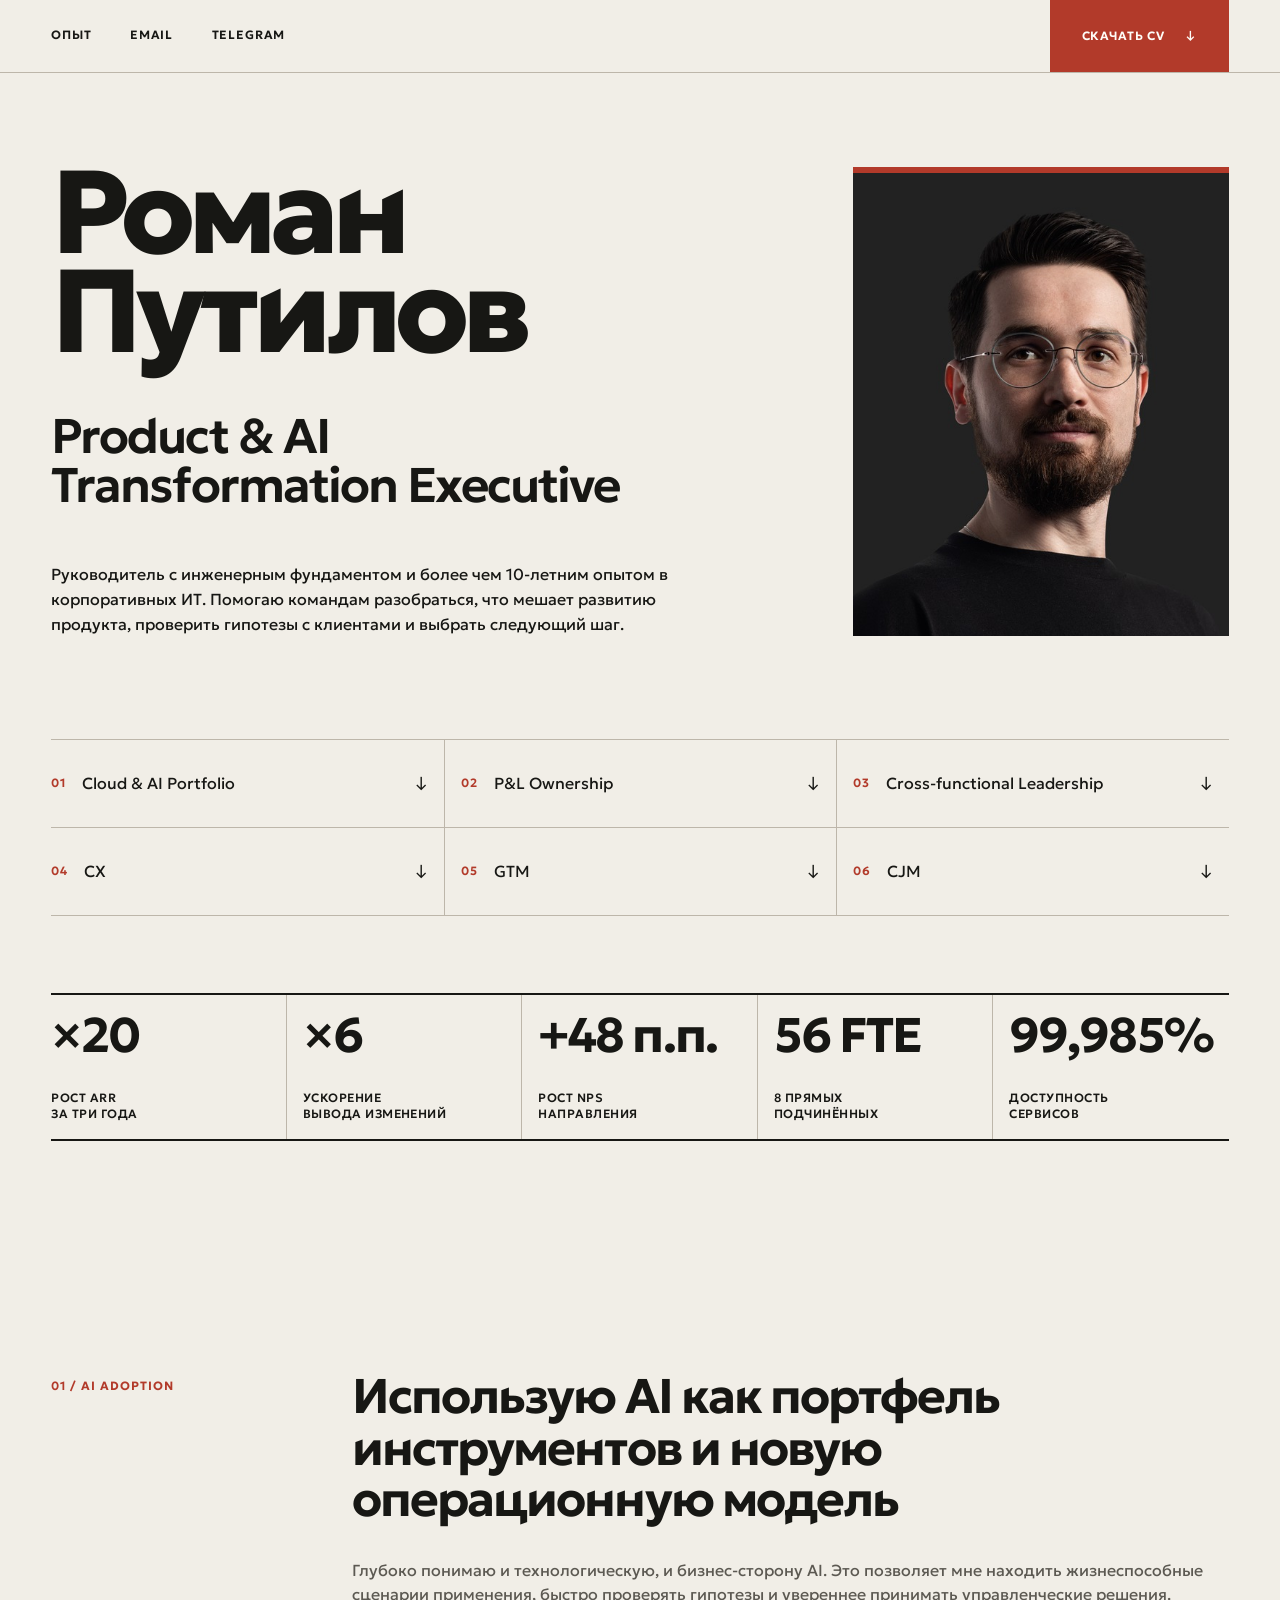
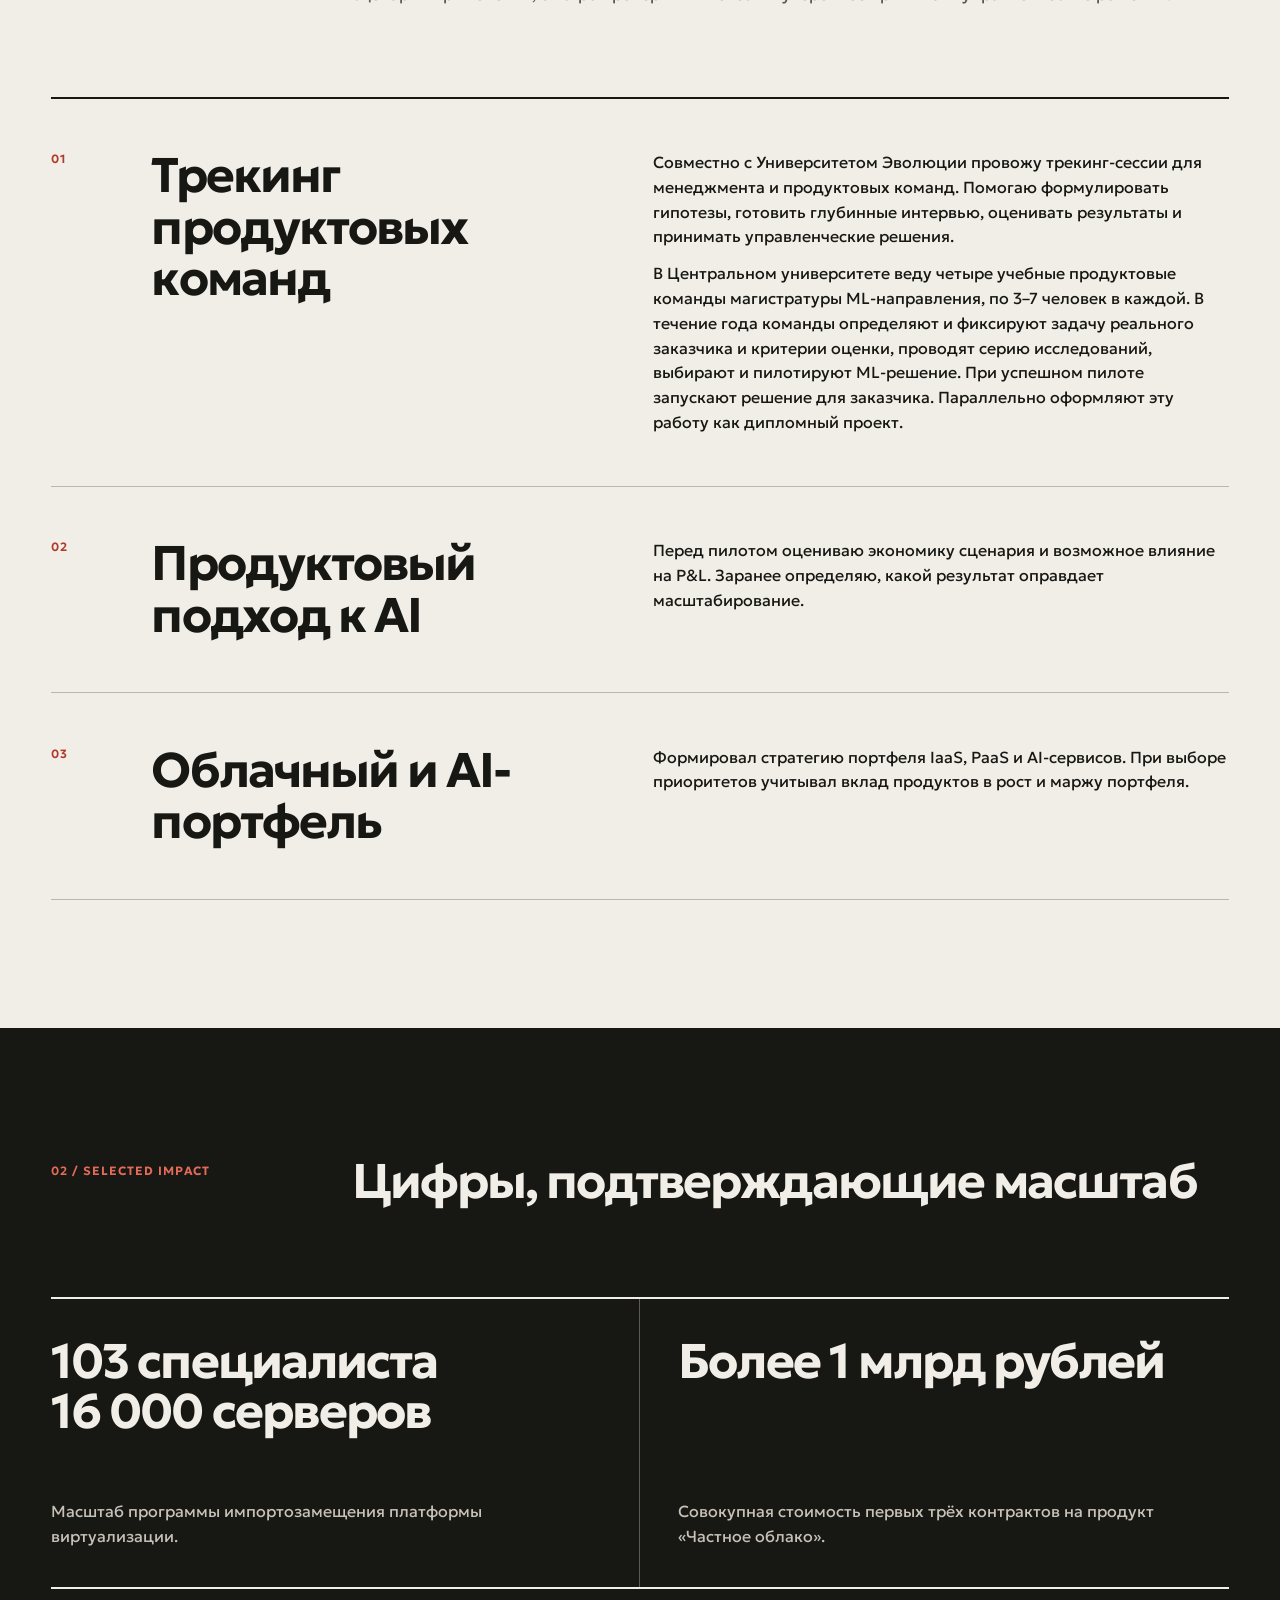
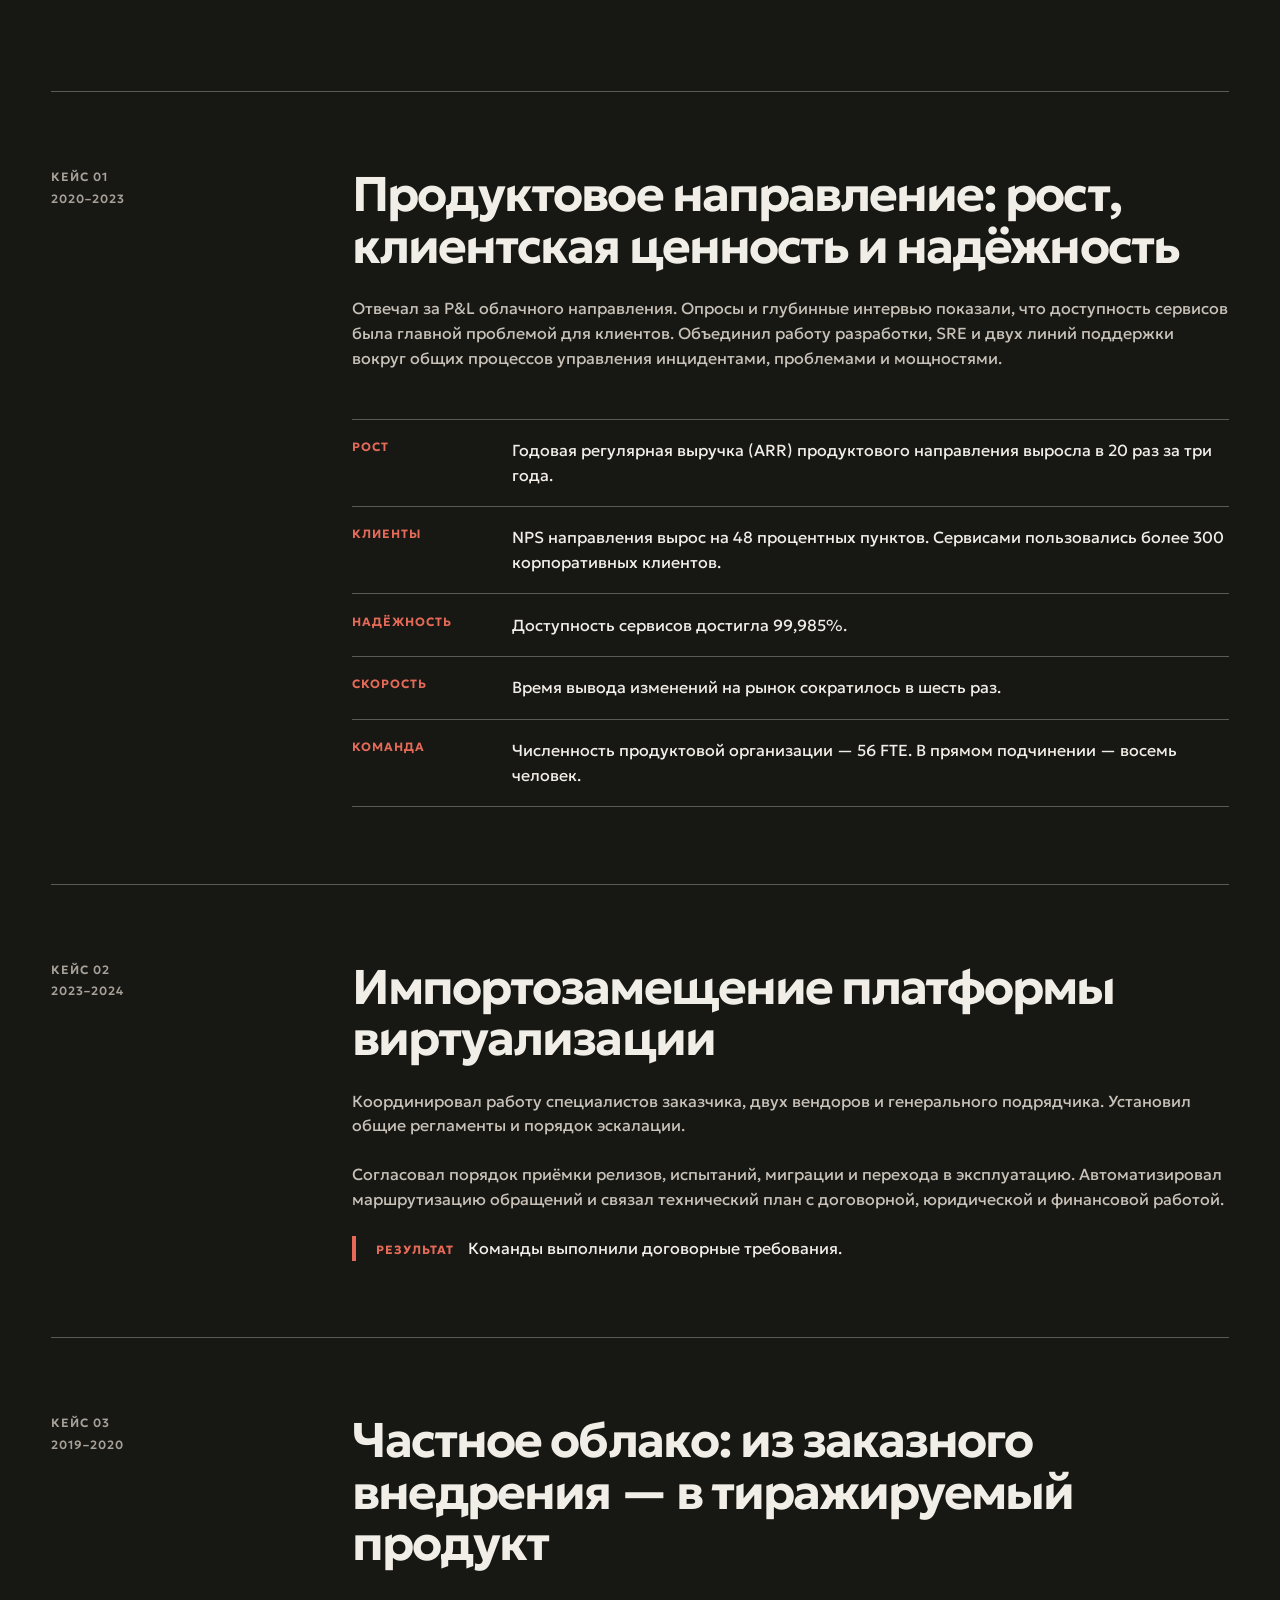
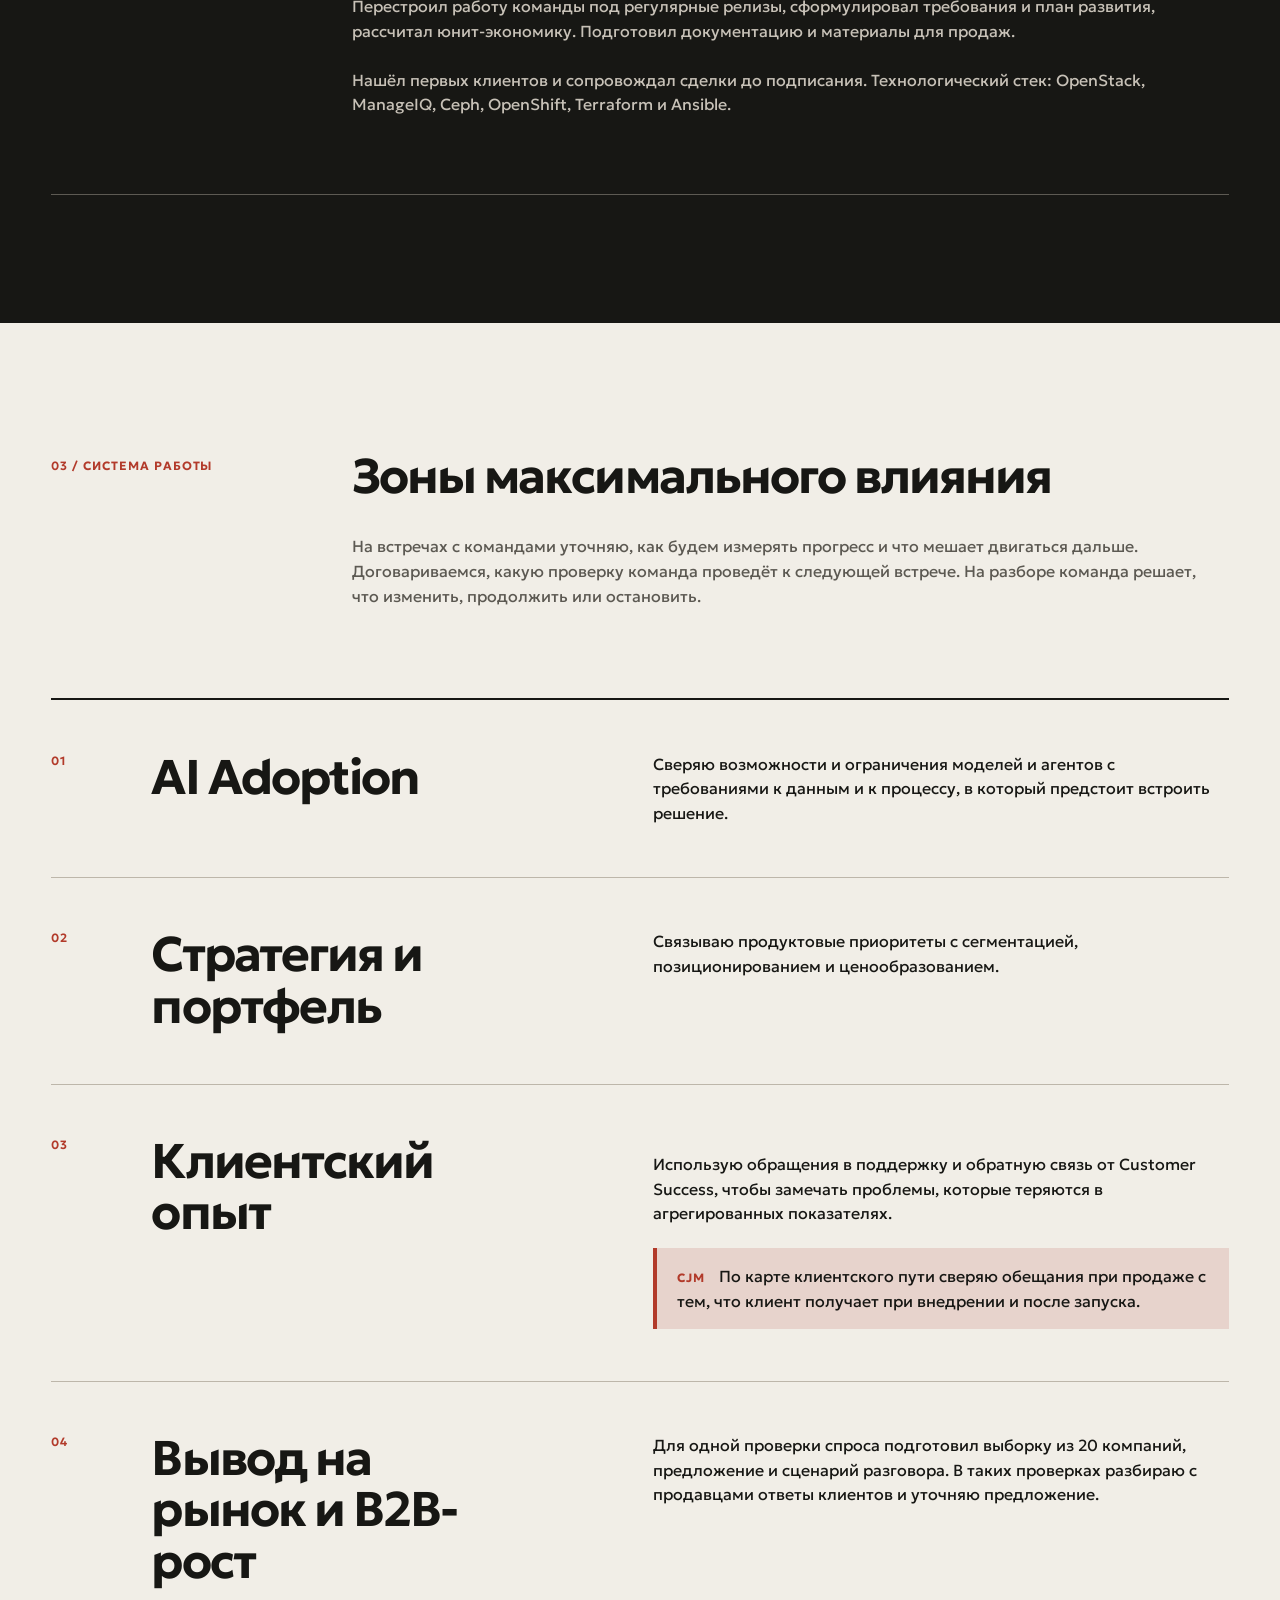
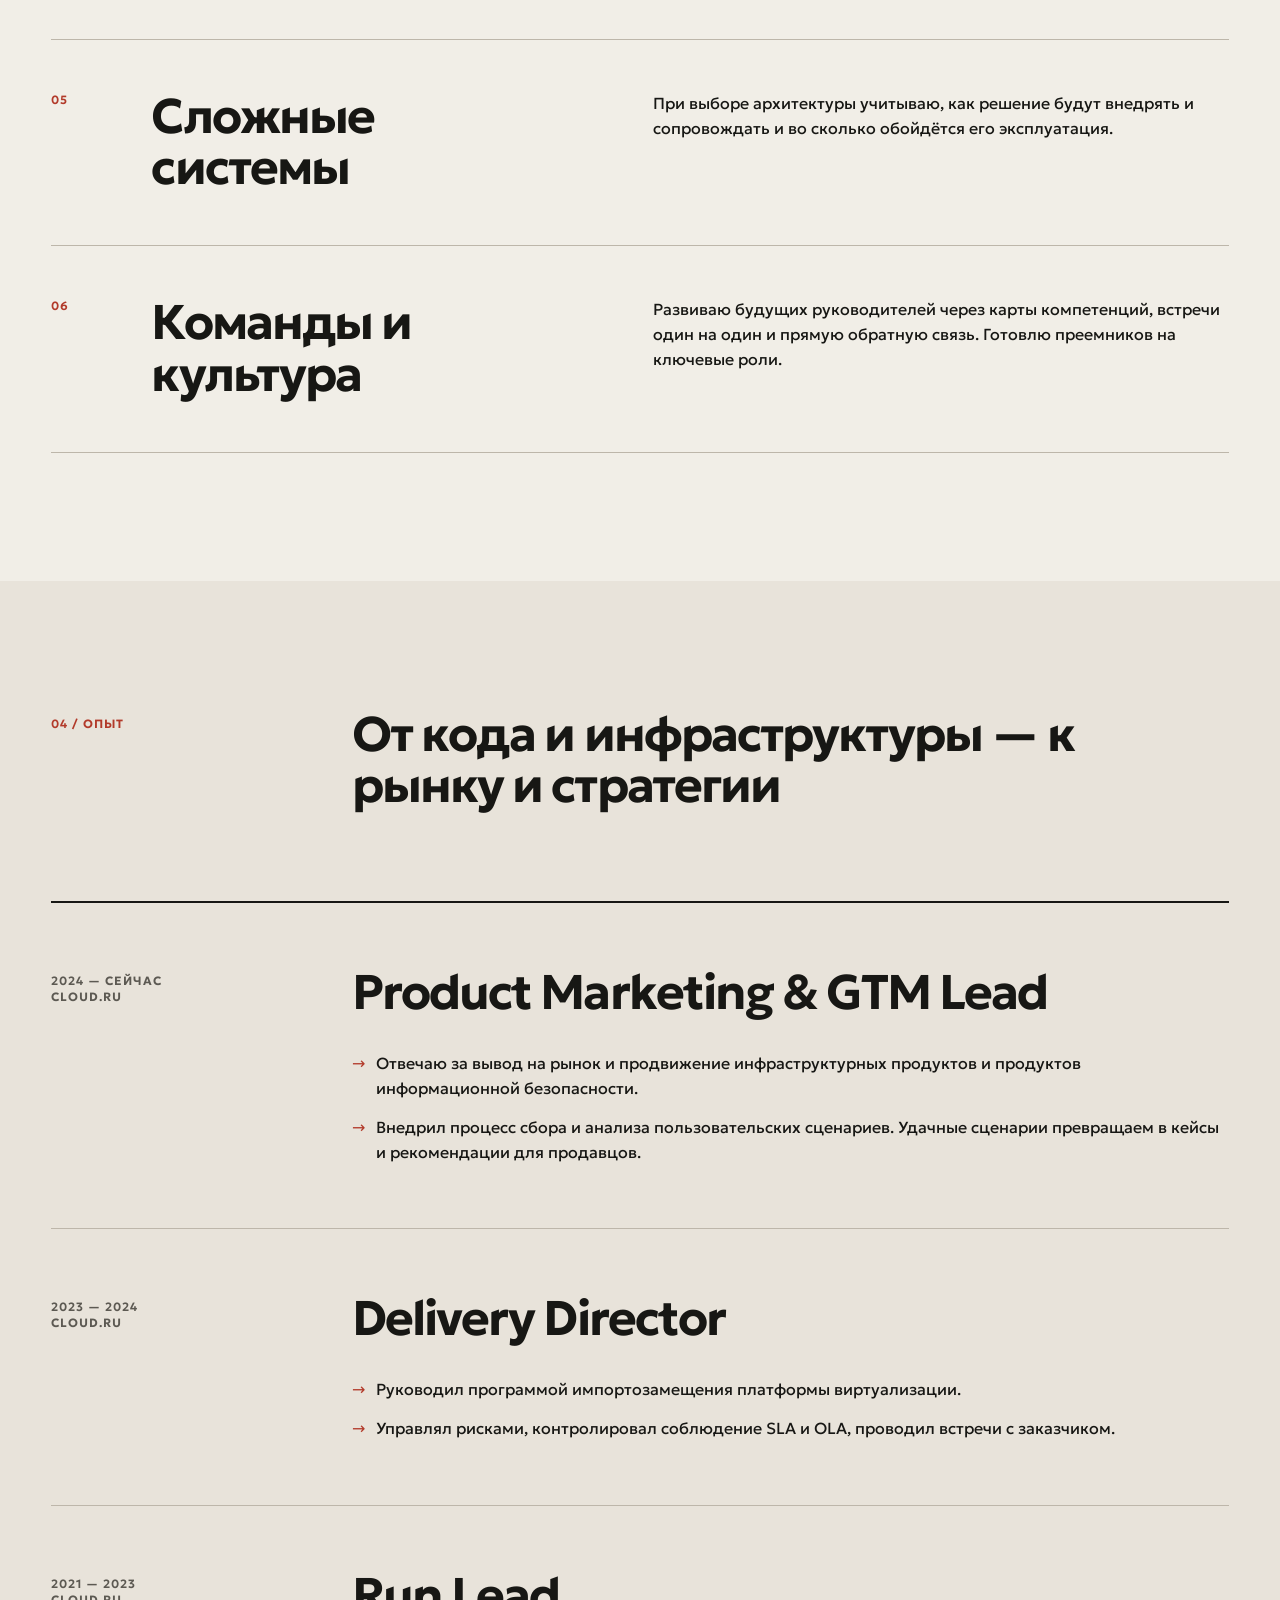
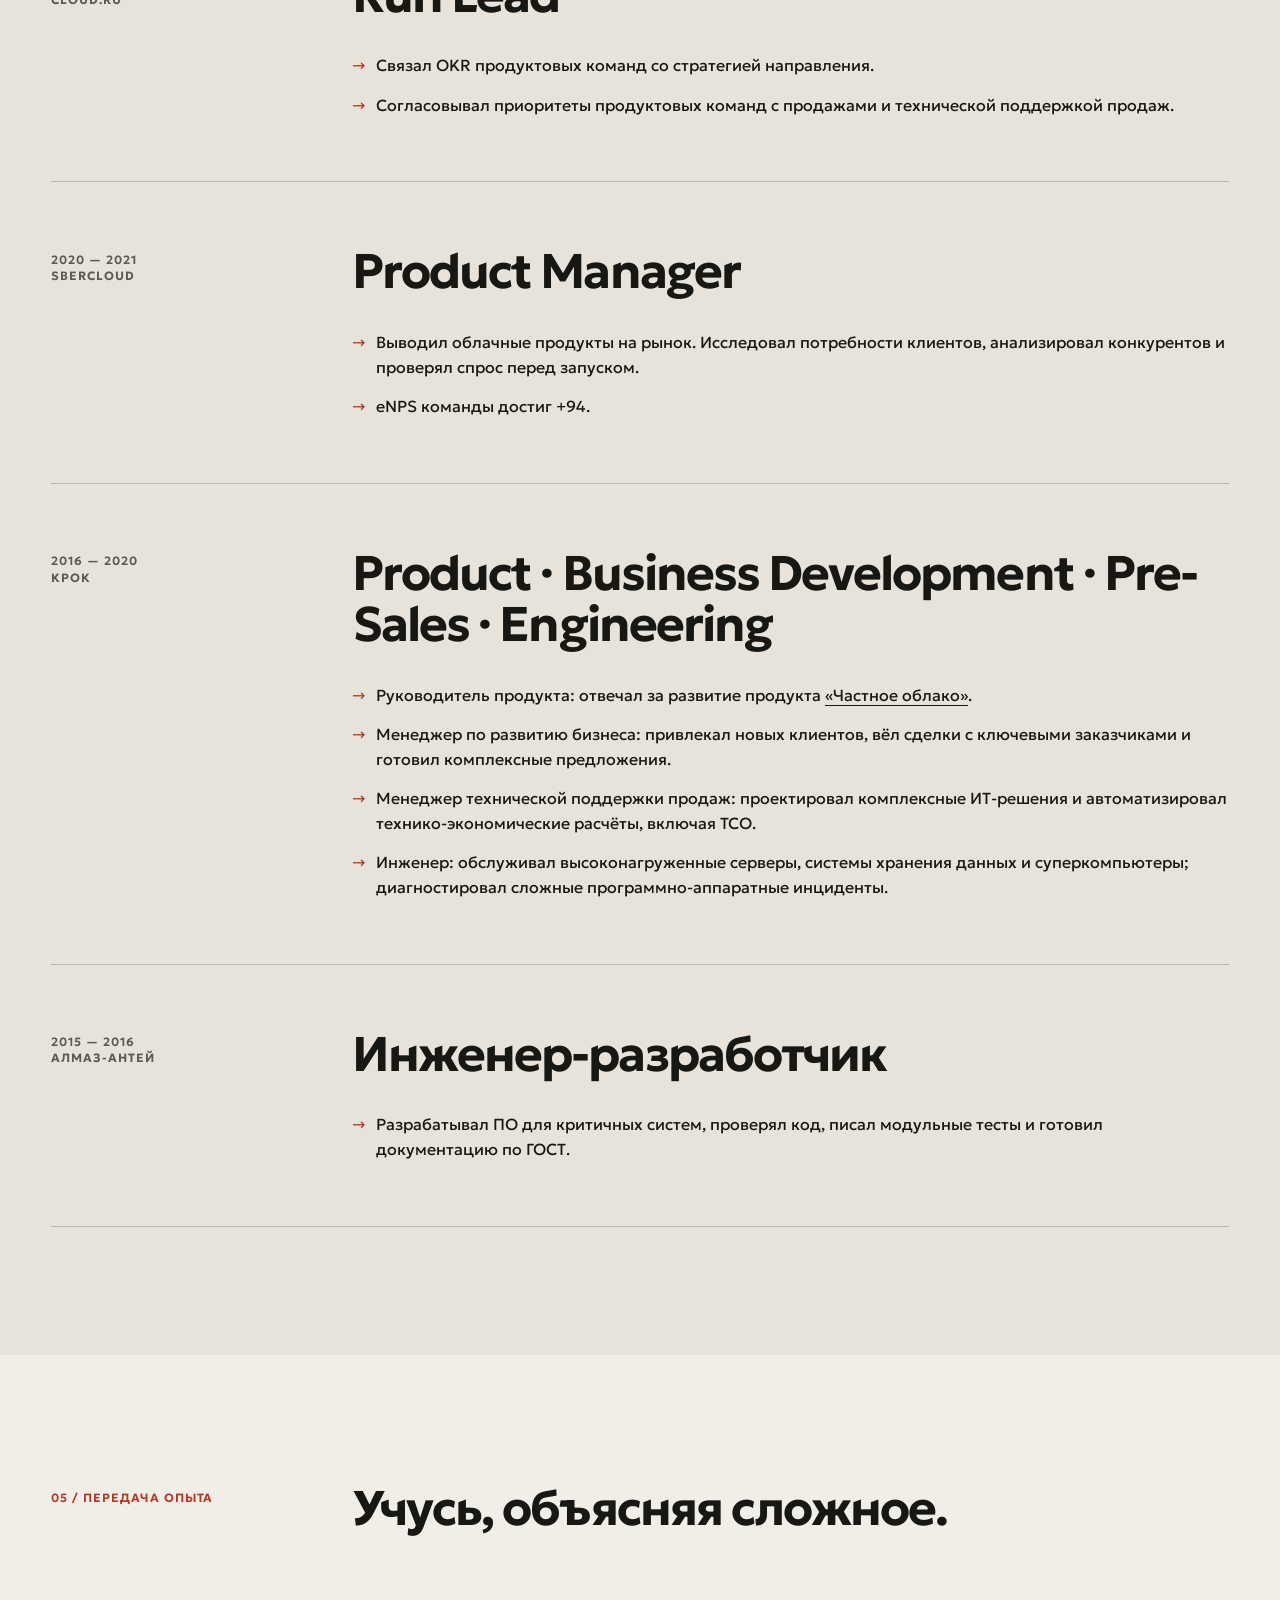
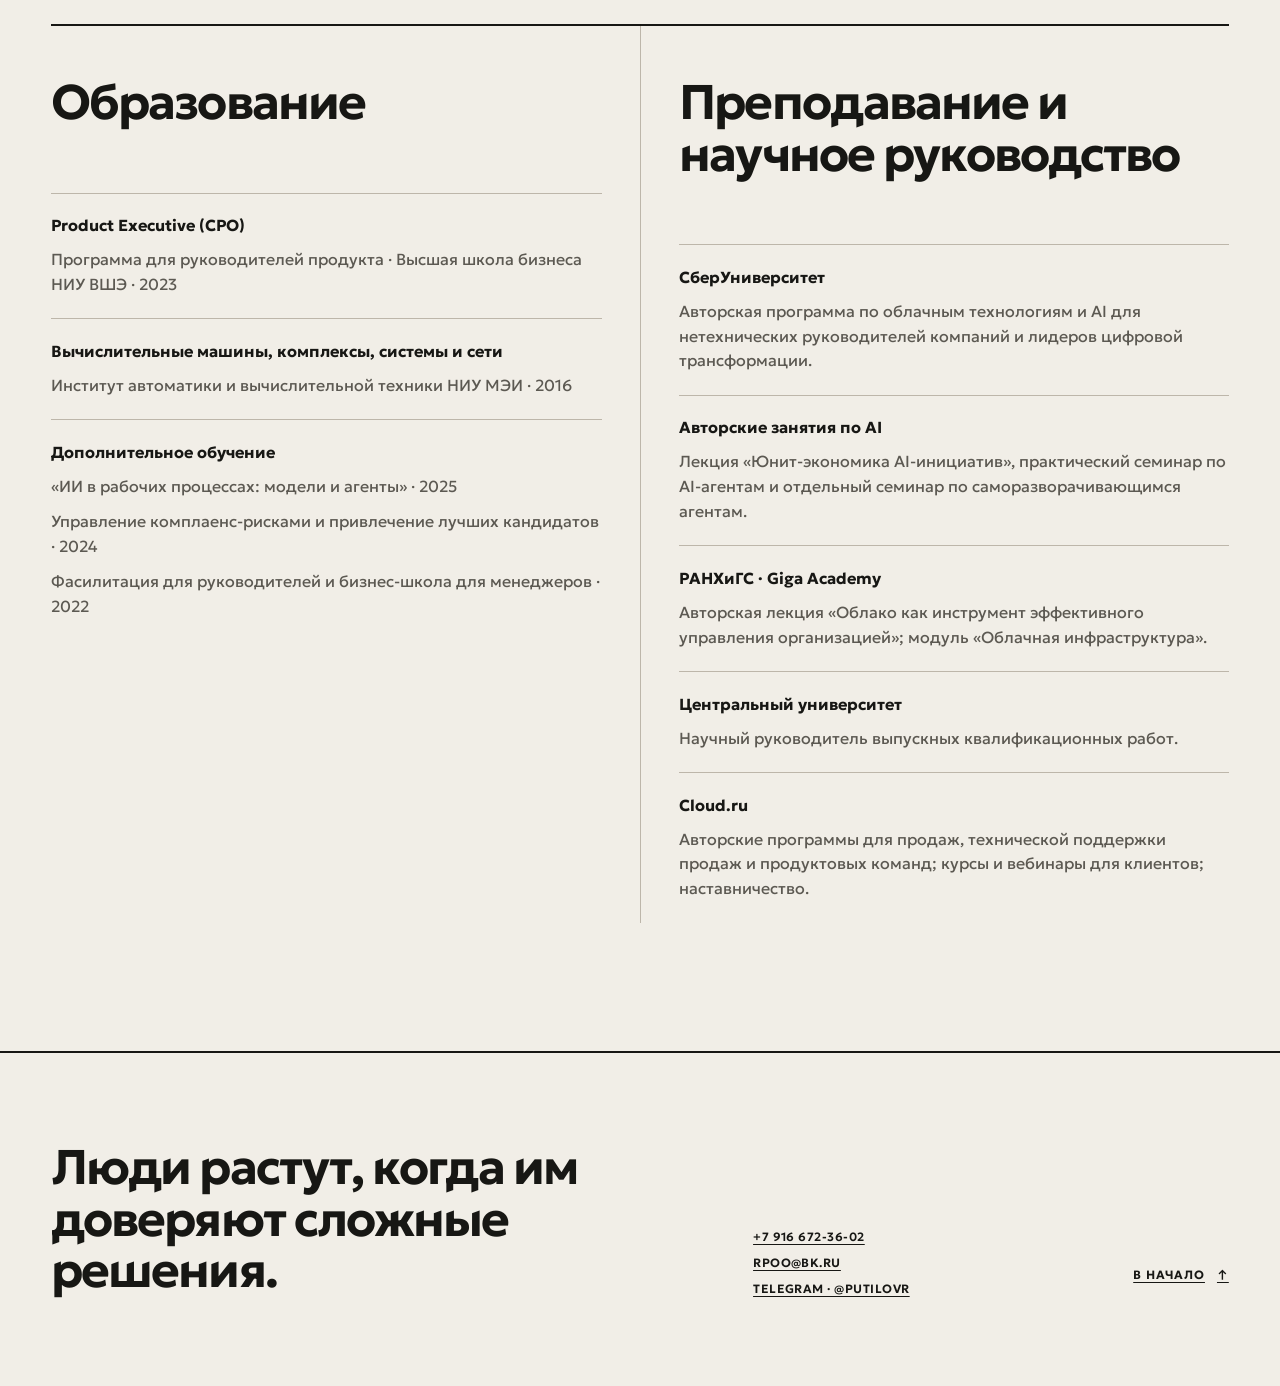
==== commit 5b3c2e50: "Add files via upload" ====
--- a/index.html
+++ b/index.html
@@ -5,21 +5,1171 @@
   <meta name="viewport" content="width=device-width, initial-scale=1">
   <meta name="theme-color" content="#f1eee7">
   <meta name="color-scheme" content="light">
-  <meta name="description" content="Роман Путилов — Product & AI Transformation Executive. Стратегия облачного и AI-портфеля, P&L, GTM, клиентский опыт и управление сложными технологическими программами.">
+  <meta name="description" content="Продукт, AI и корпоративный B2B. Помогаю командам найти, что мешает развитию продукта, проверить гипотезы с клиентами и выбрать следующий шаг.">
   <meta name="robots" content="index, follow">
-  <link rel="canonical" href="https://putilovr.github.io/CV/">
-  <link rel="icon" href="assets/favicon.svg" type="image/svg+xml">
-  <link rel="preload" href="assets/fonts/geologica-cyrillic-full-normal.woff2" as="font" type="font/woff2" crossorigin>
-  <link rel="preload" href="assets/fonts/geologica-latin-full-normal.woff2" as="font" type="font/woff2" crossorigin>
-  <link rel="stylesheet" href="styles.css">
-  <link rel="stylesheet" href="print.css" media="print">
+  <link rel="canonical" href="https://putilovr.github.io/CV/product/">
+  <link rel="icon" href="[data-uri]" type="image/svg+xml">
+  <style>
+@font-face {
+  font-family: "Geologica";
+  font-style: oblique -12deg 0deg;
+  font-display: swap;
+  font-weight: 100 900;
+  src: url("[data-uri]") format("woff2-variations");
+  unicode-range: U+0301, U+0400-045F, U+0490-0491, U+04B0-04B1, U+20BD, U+2116;
+}
+
+@font-face {
+  font-family: "Geologica";
+  font-style: oblique -12deg 0deg;
+  font-display: swap;
+  font-weight: 100 900;
+  src: url("[data-uri]") format("woff2-variations");
+  unicode-range: U+0000-00FF, U+0131, U+0152-0153, U+02BB-02BC, U+02C6, U+02DA, U+02DC, U+0304, U+0308, U+0329, U+2000-206F, U+20AC, U+2122, U+2191, U+2193, U+2212, U+2215, U+FEFF, U+FFFD;
+}
+
+:root {
+  --paper: #f1eee7;
+  --paper-muted: #e8e3da;
+  --ink: #171714;
+  --ink-soft: #5c5952;
+  --rule: #bdb6aa;
+  --accent: #b23a2a;
+  --accent-on-ink: #e56b58;
+  --accent-wash: #e7d3cc;
+  --white: #fffdf8;
+  --type-title: clamp(3.75rem, 9.2vw, 8.5rem);
+  --type-subtitle: clamp(1.75rem, 3.8vw, 3.25rem);
+  --type-copy: clamp(1rem, 1.15vw, 1.1875rem);
+  --type-utility: 0.75rem;
+  --shell: 82.5rem;
+  --gutter: clamp(1.25rem, 4vw, 4rem);
+  --section-space: clamp(6rem, 10vw, 10rem);
+  --rule-thin: 1px solid var(--rule);
+}
+
+*,
+*::before,
+*::after { box-sizing: border-box; }
+
+html {
+  scroll-behavior: smooth;
+  scroll-padding-top: 5rem;
+  background: var(--paper);
+}
+
+body {
+  margin: 0;
+  background: var(--paper);
+  color: var(--ink);
+  font-family: "Geologica", system-ui, sans-serif;
+  font-size: var(--type-copy);
+  font-variation-settings: "wght" 405, "SHRP" 12, "CRSV" 0, "slnt" 0;
+  line-height: 1.55;
+  text-rendering: optimizeLegibility;
+  -webkit-font-smoothing: antialiased;
+}
+
+img { display: block; max-width: 100%; }
+
+a {
+  color: inherit;
+  text-decoration-color: currentColor;
+  text-decoration-thickness: 0.08em;
+  text-underline-offset: 0.25em;
+}
+
+a:hover { color: var(--accent); }
+
+:focus-visible {
+  outline: 3px solid var(--accent);
+  outline-offset: 4px;
+}
+
+::selection { background: var(--accent); color: var(--white); }
+
+.shell {
+  width: min(100%, var(--shell));
+  margin-inline: auto;
+  padding-inline: var(--gutter);
+}
+
+.skip-link {
+  position: fixed;
+  z-index: 100;
+  top: 0.75rem;
+  left: 0.75rem;
+  transform: translateY(-180%);
+  background: var(--ink);
+  color: var(--paper);
+  padding: 0.75rem 1rem;
+  font-size: var(--type-utility);
+}
+
+.skip-link:focus { transform: none; }
+
+.site-header {
+  position: sticky;
+  z-index: 20;
+  top: 0;
+  background: var(--paper);
+  border-bottom: var(--rule-thin);
+}
+
+.topbar {
+  min-height: 4.5rem;
+  display: flex;
+  align-items: stretch;
+  justify-content: space-between;
+  gap: 1rem;
+  font-size: var(--type-utility);
+  font-variation-settings: "wght" 610, "SHRP" 0, "CRSV" 0, "slnt" 0;
+  letter-spacing: 0.07em;
+  line-height: 1.35;
+  text-transform: uppercase;
+}
+
+.topbar-links { display: flex; align-items: stretch; }
+
+.topbar a {
+  min-height: 2.75rem;
+  display: inline-flex;
+  align-items: center;
+  text-decoration: none;
+}
+
+.topbar-links a {
+  margin-right: clamp(1rem, 3vw, 2.5rem);
+  border-bottom: 2px solid transparent;
+}
+
+.topbar-links a:hover,
+.topbar-links a:focus-visible { border-bottom-color: var(--accent); }
+
+.download-link {
+  gap: 1.25rem;
+  padding-inline: clamp(1rem, 2.5vw, 2rem);
+  background: var(--accent);
+  color: var(--white);
+}
+
+.download-link:hover,
+.download-link:focus-visible { background: var(--ink); color: var(--paper); }
+
+.download-link span { transition: transform 180ms ease; }
+.download-link:hover span { transform: translateY(0.2em); }
+
+.hero {
+  padding-top: clamp(3rem, 7vw, 7rem);
+  padding-bottom: clamp(4rem, 8vw, 8rem);
+}
+
+.hero-layout {
+  display: grid;
+  grid-template-columns: repeat(12, minmax(0, 1fr));
+  column-gap: clamp(1rem, 2vw, 1.75rem);
+  row-gap: clamp(1.75rem, 4vw, 3.5rem);
+  align-items: start;
+}
+
+.hero-name {
+  grid-column: 1 / 9;
+  grid-row: 1;
+  margin: 0;
+  font-size: var(--type-title);
+  font-variation-settings: "wght" 770, "SHRP" 94, "CRSV" 0, "slnt" 0;
+  letter-spacing: -0.06em;
+  line-height: 0.84;
+}
+
+.hero-role {
+  grid-column: 1 / 9;
+  grid-row: 2;
+  margin: 0;
+  font-size: var(--type-subtitle);
+  font-variation-settings: "wght" 570, "SHRP" 62, "CRSV" 0, "slnt" 0;
+  letter-spacing: -0.04em;
+  line-height: 1.02;
+}
+
+.portrait {
+  grid-column: 9 / 13;
+  grid-row: 1 / 4;
+  align-self: end;
+  margin: 0;
+  aspect-ratio: 4 / 5;
+  overflow: hidden;
+  border-top: 0.4rem solid var(--accent);
+}
+
+.portrait img {
+  width: 100%;
+  height: 100%;
+  object-fit: cover;
+}
+
+.hero-summary {
+  grid-column: 1 / 8;
+  grid-row: 3;
+  max-width: 44rem;
+  margin: 0;
+}
+
+.print-contact,
+.print-capabilities,
+.print-label { display: none; }
+
+.proof-index {
+  display: grid;
+  grid-template-columns: repeat(3, minmax(0, 1fr));
+  margin-top: clamp(4rem, 8vw, 7rem);
+  border-top: var(--rule-thin);
+}
+
+.proof-index a {
+  min-height: 5.5rem;
+  display: grid;
+  grid-template-columns: auto 1fr auto;
+  align-items: center;
+  gap: 1rem;
+  padding: 0.75rem 1rem 0.75rem 0;
+  border-bottom: var(--rule-thin);
+  text-decoration: none;
+  transition: color 160ms ease, background 160ms ease, padding 160ms ease, font-variation-settings 160ms ease;
+}
+
+.proof-index a:nth-child(3n + 2),
+.proof-index a:nth-child(3n + 3) {
+  padding-left: 1rem;
+  border-left: var(--rule-thin);
+}
+
+.proof-index a:hover {
+  padding-left: 1rem;
+  background: var(--accent-wash);
+  font-variation-settings: "wght" 620, "SHRP" 70, "CRSV" 0, "slnt" 0;
+}
+
+.proof-index .index-no,
+.row-no {
+  color: var(--accent);
+  font-size: var(--type-utility);
+  font-variation-settings: "wght" 650, "SHRP" 0, "CRSV" 0, "slnt" 0;
+  letter-spacing: 0.08em;
+}
+
+.metric-index {
+  display: grid;
+  grid-template-columns: repeat(5, minmax(0, 1fr));
+  margin-top: clamp(3rem, 6vw, 5.5rem);
+  border-top: 2px solid var(--ink);
+  border-bottom: 2px solid var(--ink);
+}
+
+.metric-index a {
+  min-height: 9rem;
+  display: flex;
+  flex-direction: column;
+  justify-content: space-between;
+  gap: 1rem;
+  padding: 1rem;
+  border-right: var(--rule-thin);
+  text-decoration: none;
+  transition: background 160ms ease, color 160ms ease;
+}
+
+.metric-index a:first-child { padding-left: 0; }
+.metric-index a:last-child { border-right: 0; }
+.metric-index a:hover { background: var(--accent); color: var(--white); }
+
+.metric-index strong,
+.scale-number {
+  font-size: var(--type-subtitle);
+  font-variation-settings: "wght" 690, "SHRP" 72, "CRSV" 0, "slnt" 0;
+  letter-spacing: -0.04em;
+  line-height: 1.02;
+}
+
+.metric-index span {
+  font-size: var(--type-utility);
+  font-variation-settings: "wght" 540, "SHRP" 0, "CRSV" 0, "slnt" 0;
+  letter-spacing: 0.04em;
+  line-height: 1.35;
+  text-transform: uppercase;
+}
+
+.section { padding-block: var(--section-space); }
+
+.section-intro {
+  display: grid;
+  grid-template-columns: repeat(12, minmax(0, 1fr));
+  gap: clamp(1rem, 2vw, 1.75rem);
+  margin-bottom: clamp(3.5rem, 7vw, 6.5rem);
+}
+
+.section-kicker {
+  grid-column: 1 / 4;
+  margin: 0;
+  padding-top: 0.45rem;
+  color: var(--accent);
+  font-size: var(--type-utility);
+  font-variation-settings: "wght" 650, "SHRP" 0, "CRSV" 0, "slnt" 0;
+  letter-spacing: 0.08em;
+  line-height: 1.35;
+  text-transform: uppercase;
+}
+
+.section-intro > div { grid-column: 4 / 13; }
+
+.section h2,
+.section h3,
+.site-footer .footer-statement {
+  margin: 0;
+  font-size: var(--type-subtitle);
+  font-variation-settings: "wght" 650, "SHRP" 66, "CRSV" 0, "slnt" 0;
+  letter-spacing: -0.04em;
+  line-height: 1.06;
+}
+
+.section-intro h2 { max-width: 58rem; }
+
+.section-intro > div > p {
+  max-width: 54rem;
+  margin: 2rem 0 0;
+  color: var(--ink-soft);
+}
+
+.proof-rows,
+.practice-list { border-top: 2px solid var(--ink); }
+
+.proof-row,
+.practice-row {
+  position: relative;
+  display: grid;
+  grid-template-columns: repeat(12, minmax(0, 1fr));
+  gap: clamp(1rem, 2vw, 1.75rem);
+  padding-block: clamp(2rem, 4vw, 3.5rem);
+  border-bottom: var(--rule-thin);
+  scroll-margin-top: 6rem;
+  transition: background 180ms ease, box-shadow 180ms ease;
+}
+
+.proof-row .row-no,
+.practice-row .row-no { grid-column: 1 / 2; margin: 0; }
+
+.proof-row h3,
+.practice-row h3 { grid-column: 2 / 6; }
+
+.proof-row > p:last-child, .proof-row > div,
+.practice-row > p:last-child,
+.practice-row > div { grid-column: 7 / 13; margin: 0; }
+
+.section-ink { background: var(--ink); color: var(--paper); }
+
+.section-ink .section-kicker,
+.section-ink .result-line span { color: var(--accent-on-ink); }
+
+.section-ink .section-intro > div > p,
+.section-ink .case-body > p,
+.section-ink .scale-item > p:last-child { color: #c7c1b7; }
+
+.scale-ledger {
+  display: grid;
+  grid-template-columns: repeat(2, minmax(0, 1fr));
+  border-top: 2px solid var(--paper);
+  border-bottom: 2px solid var(--paper);
+}
+
+.scale-item {
+  min-height: 18rem;
+  display: flex;
+  flex-direction: column;
+  justify-content: space-between;
+  gap: 2rem;
+  padding: clamp(1.5rem, 3vw, 3rem);
+  scroll-margin-top: 6rem;
+}
+
+.scale-item:first-child { padding-left: 0; border-right: 1px solid #5d5a53; }
+.scale-number { margin: 0; }
+.scale-item > p:last-child { max-width: 38rem; margin: 0; }
+
+.case-files {
+  margin-top: clamp(4rem, 8vw, 8rem);
+  border-top: 1px solid #5d5a53;
+}
+
+.case-file {
+  display: grid;
+  grid-template-columns: repeat(12, minmax(0, 1fr));
+  gap: clamp(1rem, 2vw, 1.75rem);
+  padding-block: clamp(3rem, 6vw, 6rem);
+  border-bottom: 1px solid #5d5a53;
+  scroll-margin-top: 6rem;
+}
+
+.case-file aside {
+  grid-column: 1 / 4;
+  display: flex;
+  flex-direction: column;
+  gap: 0.35rem;
+  color: #a7a198;
+  font-size: var(--type-utility);
+  font-variation-settings: "wght" 600, "SHRP" 0, "CRSV" 0, "slnt" 0;
+  letter-spacing: 0.08em;
+  line-height: 1.35;
+  text-transform: uppercase;
+}
+
+.case-body { grid-column: 4 / 13; }
+.case-body > p { max-width: 55rem; margin: 1.5rem 0 0; }
+
+.evidence-list { margin: 3rem 0 0; border-top: 1px solid #5d5a53; }
+
+.evidence-list > div {
+  display: grid;
+  grid-template-columns: 9rem 1fr;
+  gap: 1rem;
+  padding: 1.15rem 0;
+  border-bottom: 1px solid #5d5a53;
+  scroll-margin-top: 6rem;
+  transition: background 180ms ease, box-shadow 180ms ease;
+}
+
+.evidence-list dt {
+  color: var(--accent-on-ink);
+  font-size: var(--type-utility);
+  font-variation-settings: "wght" 650, "SHRP" 0, "CRSV" 0, "slnt" 0;
+  letter-spacing: 0.08em;
+  text-transform: uppercase;
+}
+
+.evidence-list dd { margin: 0; }
+
+.result-line {
+  padding-left: 1.25rem;
+  border-left: 0.25rem solid var(--accent-on-ink);
+  color: var(--paper) !important;
+}
+
+.result-line span,
+.nested-proof span {
+  margin-right: 0.65rem;
+  font-size: var(--type-utility);
+  font-variation-settings: "wght" 700, "SHRP" 0, "CRSV" 0, "slnt" 0;
+  letter-spacing: 0.08em;
+  text-transform: uppercase;
+}
+
+.practice-row .nested-proof {
+  margin: 1.35rem 0 0;
+  padding: 1rem 1.25rem;
+  border-left: 0.25rem solid var(--accent);
+  background: var(--accent-wash);
+  scroll-margin-top: 6rem;
+}
+
+.practice-row .nested-proof span { color: var(--accent); }
+.section-muted { background: var(--paper-muted); }
+.timeline { border-top: 2px solid var(--ink); }
+
+.role {
+  display: grid;
+  grid-template-columns: repeat(12, minmax(0, 1fr));
+  gap: clamp(1rem, 2vw, 1.75rem);
+  padding-block: clamp(2.5rem, 5vw, 5rem);
+  border-bottom: var(--rule-thin);
+  scroll-margin-top: 6rem;
+}
+
+.role-date {
+  grid-column: 1 / 4;
+  padding-top: 0.35rem;
+  color: var(--ink-soft);
+  font-size: var(--type-utility);
+  font-variation-settings: "wght" 650, "SHRP" 0, "CRSV" 0, "slnt" 0;
+  letter-spacing: 0.08em;
+  line-height: 1.35;
+  text-transform: uppercase;
+}
+
+.role-content { grid-column: 4 / 13; }
+.role-subtitle { margin: 0.75rem 0 0; color: var(--ink-soft); }
+
+.role ul {
+  max-width: 56rem;
+  margin: 2rem 0 0;
+  padding: 0;
+  list-style: none;
+}
+
+.role li { position: relative; margin-top: 0.9rem; padding-left: 1.5rem; }
+.role li::before { position: absolute; left: 0; color: var(--accent); content: "→"; }
+
+.learning-grid {
+  display: grid;
+  grid-template-columns: repeat(2, minmax(0, 1fr));
+  border-top: 2px solid var(--ink);
+}
+
+.learning-grid > section { padding: clamp(2rem, 4vw, 4rem) clamp(1.5rem, 3vw, 3rem) 0 0; }
+
+.learning-grid > section + section {
+  padding-right: 0;
+  padding-left: clamp(1.5rem, 3vw, 3rem);
+  border-left: var(--rule-thin);
+}
+
+.learning-grid h3 { margin-bottom: clamp(2.5rem, 5vw, 4.5rem); }
+.learning-entry { padding-block: 1.35rem; border-top: var(--rule-thin); }
+
+.learning-entry h4 {
+  margin: 0;
+  font-size: var(--type-copy);
+  font-variation-settings: "wght" 680, "SHRP" 28, "CRSV" 0, "slnt" 0;
+  line-height: 1.35;
+}
+
+.learning-entry p { margin: 0.65rem 0 0; color: var(--ink-soft); }
+
+.site-footer { padding-block: clamp(4rem, 7vw, 7rem); border-top: 2px solid var(--ink); }
+
+.footer-grid {
+  display: grid;
+  grid-template-columns: repeat(12, minmax(0, 1fr));
+  gap: clamp(1rem, 2vw, 1.75rem);
+  align-items: end;
+}
+
+.site-footer .footer-statement { grid-column: 1 / 7; }
+
+.site-footer address {
+  grid-column: 8 / 11;
+  display: flex;
+  flex-direction: column;
+  align-items: flex-start;
+  gap: 0.6rem;
+  font-size: var(--type-utility);
+  font-style: normal;
+  font-variation-settings: "wght" 610, "SHRP" 0, "CRSV" 0, "slnt" 0;
+  letter-spacing: 0.04em;
+  line-height: 1.35;
+  text-transform: uppercase;
+}
+
+.back-to-top {
+  grid-column: 11 / 13;
+  justify-self: end;
+  min-height: 2.75rem;
+  display: inline-flex;
+  align-items: center;
+  gap: 0.75rem;
+  font-size: var(--type-utility);
+  font-variation-settings: "wght" 650, "SHRP" 0, "CRSV" 0, "slnt" 0;
+  letter-spacing: 0.07em;
+  text-transform: uppercase;
+}
+
+[id] { scroll-margin-top: 6rem; }
+
+.proof-row:target,
+.practice-row:target,
+.case-file:target,
+.scale-item:target,
+.role:target,
+.evidence-list > div:target,
+.nested-proof:target,
+#pnl-ownership:target,
+#cross-functional-leadership:target {
+  background: var(--accent-wash);
+  box-shadow: inset 0.25rem 0 0 var(--accent);
+  color: var(--ink);
+}
+
+.section-ink .case-file:target,
+.section-ink .scale-item:target,
+.section-ink .evidence-list > div:target,
+.section-ink #pnl-ownership:target,
+.section-ink #cross-functional-leadership:target { background: var(--accent-wash); color: var(--ink); }
+
+#pnl-ownership:target,
+#cross-functional-leadership:target { padding: 0.75rem 1rem; }
+
+.section-ink .case-file:target .case-body > p,
+.section-ink .scale-item:target > p:last-child { color: var(--ink-soft); }
+
+.section-ink .case-file:target aside,
+.section-ink .evidence-list > div:target dt { color: var(--accent); }
+
+@media (max-width: 62rem) {
+  .hero-name { grid-column: 1 / 8; }
+  .hero-role, .hero-summary { grid-column: 1 / 8; }
+  .portrait { grid-column: 8 / 13; }
+  .proof-index { grid-template-columns: repeat(2, minmax(0, 1fr)); }
+  .proof-index a:nth-child(n) { padding-left: 0; border-left: 0; }
+  .proof-index a:nth-child(even) { padding-left: 1rem; border-left: var(--rule-thin); }
+  .proof-index a:hover { padding-left: 1rem; }
+  .metric-index { grid-template-columns: repeat(3, minmax(0, 1fr)); }
+  .metric-index a:nth-child(3) { border-right: 0; }
+  .metric-index a:nth-child(n + 4) { border-top: var(--rule-thin); }
+  .section-kicker, .case-file aside, .role-date { grid-column: 1 / 3; }
+  .section-intro > div, .case-body, .role-content { grid-column: 3 / 13; }
+  .proof-row h3, .practice-row h3 { grid-column: 2 / 7; }
+  .proof-row > p:last-child, .proof-row > div, .practice-row > p:last-child, .practice-row > div { grid-column: 7 / 13; }
+}
+
+@media (max-width: 46rem) {
+  :root { --section-space: 5.5rem; }
+  .site-header { position: relative; }
+  .topbar { min-height: auto; padding-right: 0; gap: 0; }
+  .topbar-links { flex: 1; justify-content: space-between; padding-right: 0.75rem; }
+  .topbar-links a { margin-right: 0; }
+  .download-link { padding-inline: 0.85rem; }
+  .download-link span { display: none; }
+  .hero { padding-top: 3rem; }
+  .hero-layout { display: flex; flex-direction: column; gap: 2rem; }
+  .hero-name { order: 1; }
+  .hero-role { order: 2; }
+  .portrait { order: 3; width: min(100%, 26rem); align-self: stretch; margin-top: 0.5rem; }
+  .hero-summary { order: 4; margin-top: 0.5rem; }
+  .proof-index { grid-template-columns: 1fr; margin-top: 3.5rem; }
+  .proof-index a:nth-child(n) { padding-left: 0; border-left: 0; }
+  .proof-index a:hover { padding-left: 0.75rem; }
+  .metric-index { grid-template-columns: repeat(2, minmax(0, 1fr)); }
+  .metric-index a { min-height: 8rem; border-top: var(--rule-thin); }
+  .metric-index a:nth-child(odd) { padding-left: 0; }
+  .metric-index a:nth-child(even) { border-right: 0; }
+  .metric-index a:first-child, .metric-index a:nth-child(2) { border-top: 0; }
+  .metric-index a:nth-child(3) { border-right: var(--rule-thin); }
+  .metric-index a:last-child { grid-column: 1 / -1; border-right: 0; }
+  .section-intro, .proof-row, .practice-row, .case-file, .role { grid-template-columns: 1fr; }
+  .section-kicker, .section-intro > div, .proof-row .row-no, .practice-row .row-no,
+  .proof-row h3, .practice-row h3, .proof-row > p:last-child, .proof-row > div, .practice-row > p:last-child,
+  .practice-row > div, .case-file aside, .case-body, .role-date, .role-content { grid-column: 1; }
+  .section-intro { gap: 1.25rem; }
+  .section-intro > div > p { margin-top: 1.5rem; }
+  .proof-row, .practice-row { gap: 1rem; }
+  .proof-row > p:last-child, .proof-row > div, .practice-row > p:last-child, .practice-row > div { margin-top: 0.5rem; }
+  .scale-ledger, .learning-grid { grid-template-columns: 1fr; }
+  .scale-item { min-height: 15rem; padding-inline: 0; }
+  .scale-item:first-child { border-right: 0; border-bottom: 1px solid #5d5a53; }
+  .case-file { gap: 1.25rem; }
+  .case-file aside { flex-direction: row; justify-content: space-between; }
+  .evidence-list > div { grid-template-columns: 1fr; gap: 0.4rem; }
+  .learning-grid > section, .learning-grid > section + section { padding-inline: 0; border-left: 0; }
+  .learning-grid > section + section { margin-top: 4rem; border-top: 2px solid var(--ink); }
+  .footer-grid { grid-template-columns: 1fr; align-items: start; }
+  .site-footer .footer-statement, .site-footer address, .back-to-top { grid-column: 1; }
+  .site-footer address { margin-top: 3rem; }
+  .back-to-top { justify-self: start; margin-top: 2rem; }
+}
+
+@media (max-width: 25rem) {
+  .topbar { flex-direction: column; }
+  .topbar-links { min-height: 3.5rem; padding-right: var(--gutter); }
+  .download-link { justify-content: center; margin-left: calc(var(--gutter) * -1); padding-block: 0.85rem; }
+}
+
+@media (prefers-reduced-motion: reduce) {
+  html { scroll-behavior: auto; }
+  *, *::before, *::after {
+    scroll-behavior: auto !important;
+    transition-duration: 0.01ms !important;
+    animation-duration: 0.01ms !important;
+    animation-iteration-count: 1 !important;
+  }
+}
+    .proof-row > div > p { margin: 0; }
+    .proof-row > div > p + p { margin-top: 0.75em; }
+  </style>
+  <style media="print">
+@page {
+  size: A4 portrait;
+  margin: 11mm 13mm 13mm;
+}
+
+@media print {
+  :root {
+    --paper: #ffffff;
+    --paper-muted: #ffffff;
+    --ink: #171714;
+    --ink-soft: #514e48;
+    --rule: #bbb5ab;
+    --accent: #9d3124;
+    --accent-wash: #f1e3de;
+    --white: #ffffff;
+    --type-title: 27pt;
+    --type-subtitle: 13.5pt;
+    --type-copy: 8.8pt;
+    --type-utility: 6.8pt;
+    --gutter: 0;
+    --section-space: 0;
+  }
+
+  html,
+  body {
+    width: auto;
+    min-width: 0;
+    margin: 0;
+    padding: 0;
+    background: var(--paper) !important;
+    color: var(--ink) !important;
+    font-family: "Geologica", sans-serif;
+    font-size: var(--type-copy);
+    font-weight: 400;
+    line-height: 1.34;
+    print-color-adjust: exact;
+    -webkit-print-color-adjust: exact;
+  }
+
+  html { scroll-padding-top: 0; }
+
+  a {
+    color: inherit !important;
+    text-decoration: none !important;
+  }
+
+  .site-header,
+  .skip-link,
+  .portrait,
+  .proof-index,
+  #operating-system,
+  .site-footer {
+    display: none !important;
+  }
+
+  .shell {
+    width: auto;
+    max-width: none;
+    margin: 0;
+    padding: 0;
+  }
+
+  .hero {
+    padding: 0 0 4.5mm;
+    border-bottom: 0.6pt solid var(--rule);
+  }
+
+  .hero-layout {
+    display: block;
+  }
+
+  .hero-name {
+    display: block;
+    margin: 0;
+    font-size: var(--type-title);
+    font-weight: 800;
+    font-variation-settings: "wght" 770, "SHRP" 94, "CRSV" 0, "slnt" 0;
+    line-height: 0.88;
+    letter-spacing: -0.05em;
+  }
+
+  .hero-name br { display: none; }
+
+  .hero-role {
+    margin: 1.8mm 0 0;
+    font-size: var(--type-subtitle);
+    font-weight: 700;
+    line-height: 1.02;
+  }
+
+  .hero-role br { display: none; }
+
+  .hero-summary {
+    max-width: none;
+    margin: 2.2mm 0 0;
+    font-size: var(--type-copy);
+    line-height: 1.34;
+  }
+
+  .print-contact {
+    display: block;
+    margin: 2.2mm 0 0;
+    padding: 1.6mm 0;
+    border-top: 0.5pt solid var(--rule);
+    border-bottom: 0.5pt solid var(--rule);
+    color: var(--ink-soft);
+    font-size: var(--type-utility);
+    font-weight: 600;
+    font-variation-settings: "wght" 570, "SHRP" 0, "CRSV" 0, "slnt" 0;
+    letter-spacing: 0.025em;
+    line-height: 1.35;
+  }
+
+  .print-contact p { margin: 0; }
+  .print-contact p + p { margin-top: 0.7mm; }
+
+  .screen-label { display: none; }
+  .print-label { display: inline; }
+
+  .metric-index {
+    display: grid;
+    grid-template-columns: repeat(5, minmax(0, 1fr));
+    margin-top: 4.5mm;
+    border-top: 0.8pt solid var(--ink);
+    border-bottom: 0.8pt solid var(--ink);
+  }
+
+  .metric-index a {
+    min-height: 20mm;
+    display: flex;
+    flex-direction: column;
+    justify-content: space-between;
+    gap: 1.2mm;
+    padding: 2mm 2.2mm;
+    border: 0;
+    border-right: 0.5pt solid var(--rule);
+    background: transparent !important;
+    color: var(--ink) !important;
+  }
+
+  .metric-index a:first-child { padding-left: 0; }
+  .metric-index a:last-child { border-right: 0; }
+
+  .metric-index strong,
+  .scale-number {
+    font-size: var(--type-subtitle);
+    font-weight: 700;
+    line-height: 1;
+  }
+
+  .metric-index span {
+    font-size: var(--type-utility);
+    line-height: 1.25;
+  }
+
+  .section {
+    padding: 0;
+    background: transparent !important;
+    color: var(--ink) !important;
+  }
+
+  #ai-adoption { padding-top: 5mm; }
+
+  #impact,
+  #experience,
+  #learning {
+    break-before: page;
+    page-break-before: always;
+  }
+
+  .section-intro {
+    display: grid;
+    grid-template-columns: 35mm 1fr;
+    gap: 4mm;
+    margin: 0 0 4mm;
+    break-after: avoid-page;
+    page-break-after: avoid;
+  }
+
+  .section-kicker {
+    grid-column: 1;
+    padding-top: 0.6mm;
+    font-size: var(--type-utility);
+    font-weight: 700;
+    line-height: 1.25;
+  }
+
+  .section-intro > div { grid-column: 2; }
+
+  .section h2,
+  .section h3 {
+    font-size: var(--type-subtitle);
+    font-weight: 700;
+    line-height: 1.04;
+    break-after: avoid-page;
+    page-break-after: avoid;
+  }
+
+  .section-intro > div > p {
+    max-width: none;
+    margin: 1.7mm 0 0;
+    color: var(--ink-soft) !important;
+    font-size: var(--type-copy);
+    line-height: 1.34;
+  }
+
+  .proof-rows,
+  .practice-list,
+  .timeline {
+    border-top: 0.8pt solid var(--ink);
+  }
+
+  .proof-row,
+  .practice-row {
+    display: grid;
+    grid-template-columns: 7mm 1fr;
+    gap: 1.5mm 3mm;
+    padding: 2.4mm 0;
+    border-bottom: 0.5pt solid var(--rule);
+    background: transparent !important;
+    box-shadow: none !important;
+    color: var(--ink) !important;
+    break-inside: avoid-page;
+    page-break-inside: avoid;
+  }
+
+  .proof-row .row-no,
+  .practice-row .row-no {
+    grid-column: 1;
+    font-size: var(--type-utility);
+    font-weight: 700;
+  }
+
+  .proof-row h3,
+  .practice-row h3 {
+    grid-column: 2;
+    font-size: var(--type-copy);
+    font-weight: 700;
+    font-variation-settings: "wght" 680, "SHRP" 38, "CRSV" 0, "slnt" 0;
+    line-height: 1.22;
+  }
+
+  .proof-row > p:last-child, .proof-row > div,
+  .practice-row > p:last-child,
+  .practice-row > div {
+    grid-column: 2;
+    margin: 0;
+    font-size: var(--type-copy);
+    line-height: 1.34;
+  }
+
+  .scale-ledger {
+    display: block;
+    border-top: 0.8pt solid var(--ink);
+    border-bottom: 0.8pt solid var(--ink);
+    color: var(--ink);
+  }
+
+  .scale-item {
+    min-height: 0;
+    display: grid;
+    grid-template-columns: 55mm 1fr;
+    align-items: start;
+    gap: 4mm;
+    padding: 3mm 0;
+    background: transparent !important;
+    color: var(--ink) !important;
+    break-inside: avoid-page;
+  }
+
+  .scale-item:first-child { border-right: 0; border-bottom: 0.5pt solid var(--rule); }
+  .scale-item > p:last-child { color: var(--ink-soft) !important; }
+
+  .case-files {
+    margin-top: 4mm;
+    border-top: 0.5pt solid var(--rule);
+  }
+
+  .case-file {
+    position: relative;
+    display: block;
+    min-height: 12mm;
+    padding: 3.6mm 0 3.6mm 35mm;
+    border-bottom: 0.5pt solid var(--rule);
+    background: transparent !important;
+    color: var(--ink) !important;
+    break-inside: avoid-page;
+    page-break-inside: avoid;
+  }
+
+  .case-file aside {
+    position: absolute;
+    top: 3.9mm;
+    left: 0;
+    width: 31mm;
+    color: var(--ink-soft) !important;
+    font-size: var(--type-utility);
+    font-weight: 600;
+    line-height: 1.35;
+  }
+
+  .case-body { display: block; }
+  .case-body h3 { font-size: var(--type-subtitle); }
+
+  .case-body > p {
+    max-width: none;
+    margin: 1.5mm 0 0;
+    color: var(--ink-soft) !important;
+    font-size: var(--type-copy);
+    line-height: 1.32;
+  }
+
+  .evidence-list {
+    display: block;
+    margin: 2mm 0 0;
+    border-top: 0.5pt solid var(--rule);
+  }
+
+  .evidence-list > div {
+    display: grid;
+    grid-template-columns: 22mm 1fr;
+    gap: 1.5mm;
+    padding: 1.2mm 0;
+    border-bottom: 0.5pt solid var(--rule);
+    background: transparent !important;
+    box-shadow: none !important;
+    color: var(--ink) !important;
+    break-inside: avoid-page;
+  }
+
+  .evidence-list dt { color: var(--accent) !important; font-size: var(--type-utility); }
+  .evidence-list dd { font-size: var(--type-copy); line-height: 1.28; }
+
+  .result-line {
+    padding-left: 2.5mm;
+    border-left: 2pt solid var(--accent);
+    color: var(--ink) !important;
+  }
+
+  .result-line span { color: var(--accent) !important; font-size: var(--type-utility); }
+
+  #experience .section-intro > div > p { display: none; }
+
+  .role {
+    position: relative;
+    display: block;
+    min-height: 9mm;
+    padding: 2.4mm 0 2.4mm 35mm;
+    border-bottom: 0.5pt solid var(--rule);
+    break-inside: avoid-page;
+    page-break-inside: avoid;
+  }
+
+  .role-date {
+    position: absolute;
+    top: 2.8mm;
+    left: 0;
+    width: 31mm;
+    padding-top: 0;
+    font-size: var(--type-utility);
+    font-weight: 600;
+    line-height: 1.25;
+  }
+
+  .role-content { display: block; }
+  .role-content h3 { font-size: var(--type-copy); line-height: 1.18; }
+
+  .role-subtitle {
+    margin: 0.7mm 0 0;
+    color: var(--ink-soft);
+    font-size: var(--type-utility);
+    font-weight: 600;
+    font-variation-settings: "wght" 560, "SHRP" 0, "CRSV" 0, "slnt" 0;
+    letter-spacing: 0.02em;
+    line-height: 1.25;
+  }
+
+  .role ul {
+    max-width: none;
+    margin: 1.2mm 0 0;
+  }
+
+  .role li {
+    margin-top: 0.7mm;
+    padding-left: 3.5mm;
+    font-size: var(--type-copy);
+    line-height: 1.28;
+  }
+
+  .role li::before { content: "•"; }
+
+  .learning-grid {
+    display: block;
+    border-top: 0.8pt solid var(--ink);
+  }
+
+  .learning-grid > section {
+    padding: 3mm 0 0;
+  }
+
+  .learning-grid > section + section {
+    margin-top: 3mm;
+    padding: 3mm 0 0;
+    border-top: 0.5pt solid var(--rule);
+    border-left: 0;
+  }
+
+  .learning-grid h3 {
+    margin: 0 0 3mm;
+    font-size: var(--type-subtitle);
+  }
+
+  .learning-entry {
+    padding: 1.6mm 0;
+    border-top: 0.5pt solid var(--rule);
+    break-inside: avoid-page;
+    page-break-inside: avoid;
+  }
+
+  .learning-entry h4 {
+    font-size: var(--type-copy);
+    line-height: 1.22;
+  }
+
+  .learning-entry p {
+    margin: 0.8mm 0 0;
+    color: var(--ink-soft);
+    font-size: var(--type-copy);
+    line-height: 1.3;
+  }
+
+  .print-capabilities {
+    display: block;
+    margin-top: 7mm;
+    padding-top: 3mm;
+    border-top: 0.8pt solid var(--ink);
+    break-inside: avoid-page;
+  }
+
+  .print-capabilities h3 {
+    margin: 0 0 3mm;
+    font-size: var(--type-subtitle);
+  }
+
+  .print-capabilities ul {
+    display: block;
+    margin: 0;
+    padding: 0;
+    border-top: 0.5pt solid var(--rule);
+    list-style: none;
+  }
+
+  .print-capabilities li {
+    display: grid;
+    grid-template-columns: 46mm 1fr;
+    gap: 4mm;
+    padding: 1.5mm 0;
+    border-right: 0;
+    border-bottom: 0.5pt solid var(--rule);
+    font-size: var(--type-copy);
+    line-height: 1.26;
+  }
+
+  .print-capabilities strong,
+  .print-capabilities span { display: block; }
+
+  .print-capabilities strong {
+    margin-bottom: 0;
+    color: var(--accent);
+    font-weight: 700;
+  }
+
+  p,
+  li,
+  dd {
+    orphans: 3;
+    widows: 3;
+  }
+}
+  </style>
   <title>Роман Путилов — Product & AI Transformation Executive</title>
 
   <meta property="og:type" content="profile">
   <meta property="og:title" content="Роман Путилов — Product & AI Transformation Executive">
-  <meta property="og:description" content="Продукт, AI, облачные технологии и трансформация бизнеса — с инженерным фундаментом и измеримыми результатами.">
-  <meta property="og:url" content="https://putilovr.github.io/CV/">
-  <meta property="og:image" content="https://putilovr.github.io/CV/assets/roman-putilov.jpg">
+  <meta property="og:description" content="Продукт, AI и корпоративный B2B. Помогаю командам найти, что мешает развитию продукта, проверить гипотезы с клиентами и выбрать следующий шаг.">
+  <meta property="og:url" content="https://putilovr.github.io/CV/product/">
+  <meta property="og:image" content="https://putilovr.github.io/CV/product/assets/roman-putilov.jpg">
   <meta property="og:image:alt" content="Портрет Романа Путилова">
   <meta property="og:locale" content="ru_RU">
 
@@ -28,8 +1178,8 @@
     "@context": "https://schema.org",
     "@type": "Person",
     "name": "Роман Путилов",
-    "url": "https://putilovr.github.io/CV/",
-    "image": "https://putilovr.github.io/CV/assets/roman-putilov.jpg",
+    "url": "https://putilovr.github.io/CV/product/",
+    "image": "https://putilovr.github.io/CV/product/assets/roman-putilov.jpg",
     "jobTitle": "Product Marketing & GTM Lead",
     "description": "Product & AI Transformation Executive с инженерным фундаментом и опытом управления облачными продуктами, P&L, GTM и сложными технологическими программами.",
     "email": "rpoo@bk.ru",
@@ -50,7 +1200,7 @@
         <a href="mailto:rpoo@bk.ru">Email</a>
         <a href="https://t.me/PutilovR" rel="me">Telegram</a>
       </div>
-      <a class="download-link" href="Roman-Putilov-CV.pdf" download type="application/pdf">Скачать CV <span aria-hidden="true">↓</span></a>
+      <a class="download-link" href="./Roman-Putilov-CV.pdf" download type="application/pdf" aria-label="Скачать CV в формате PDF">Скачать CV <span aria-hidden="true">↓</span></a>
     </nav>
   </header>
 
@@ -60,13 +1210,13 @@
         <h1 id="person-name" class="hero-name"><span>Роман</span><br><span class="last-name"> Путилов</span></h1>
         <p class="hero-role" lang="en">Product &amp; AI <br>Transformation Executive</p>
         <figure class="portrait">
-          <img src="assets/roman-putilov.jpg" alt="Портрет Романа Путилова" width="640" height="640" fetchpriority="high">
+          <img src="[data-uri]" alt="Портрет Романа Путилова" width="640" height="640" fetchpriority="high">
         </figure>
         <div class="print-contact" aria-label="Контакты">
           <p>Product Marketing &amp; GTM Lead · Cloud.ru</p>
-          <p><a href="tel:+79166723602">+7 916 672-36-02</a><span aria-hidden="true"> · </span><a href="mailto:rpoo@bk.ru">rpoo@bk.ru</a><span aria-hidden="true"> · </span><a href="https://t.me/PutilovR">t.me/PutilovR</a><span aria-hidden="true"> · </span><a href="https://putilovr.github.io/CV/">putilovr.github.io/CV</a></p>
+          <p><a href="tel:+79166723602">+7 916 672-36-02</a><span aria-hidden="true"> · </span><a href="mailto:rpoo@bk.ru">rpoo@bk.ru</a><span aria-hidden="true"> · </span><a href="https://t.me/PutilovR">t.me/PutilovR</a><span aria-hidden="true"> · </span><a href="https://putilovr.github.io/CV/product/">putilovr.github.io/CV/product</a></p>
         </div>
-        <p class="hero-summary">Руководитель с инженерным фундаментом и более чем 10-летним опытом в корпоративных ИТ. Соединяю продукт, технологии, продажи и реализацию — от стратегии и P&amp;L до клиентского опыта и работающей системы управления.</p>
+        <p class="hero-summary">Руководитель с инженерным фундаментом и более чем 10-летним опытом в корпоративных ИТ. Помогаю командам разобраться, что мешает развитию продукта, проверить гипотезы с клиентами и выбрать следующий шаг.</p>
       </div>
 
       <nav class="proof-index" aria-label="Ключевые области экспертизы">
@@ -92,35 +1242,28 @@
         <p class="section-kicker">01 / AI Adoption</p>
         <div>
           <h2>Использую AI как портфель инструментов и новую операционную модель</h2>
-          <p>Глубоко понимаю и технологическую, и бизнес-сторону AI. Этого достаточно, чтобы находить жизнеспособные сценарии применения, задавать правильные вопросы инженерным командам и принимать взвешенные управленческие решения.</p>
+          <p>Глубоко понимаю и технологическую, и бизнес-сторону AI. Это позволяет мне находить жизнеспособные сценарии применения, быстро проверять гипотезы и увереннее принимать управленческие решения.</p>
         </div>
       </header>
 
       <div class="proof-rows">
+        <article class="proof-row" id="central-university">
+          <p class="row-no">01</p>
+          <h3>Трекинг продуктовых команд</h3>
+          <div>
+            <p>Совместно с Университетом Эволюции провожу трекинг-сессии для менеджмента и продуктовых команд. Помогаю формулировать гипотезы, готовить глубинные интервью, оценивать результаты и принимать управленческие решения.</p>
+            <p>В Центральном университете веду четыре учебные продуктовые команды магистратуры ML-направления, по 3–7 человек в каждой. В течение года команды определяют и фиксируют задачу реального заказчика и критерии оценки, проводят серию исследований, выбирают и пилотируют ML-решение. При успешном пилоте запускают решение для заказчика. Параллельно оформляют эту работу как дипломный проект.</p>
+          </div>
+        </article>
         <article class="proof-row" id="ai-product-approach">
-          <p class="row-no">01</p>
+          <p class="row-no">02</p>
           <h3>Продуктовый подход к AI</h3>
-          <p>Начинаю с проверяемой бизнес-гипотезы: заранее оцениваю экономику и влияние на P&amp;L, определяю критерии успеха и принимаю решение о масштабировании только после подтверждения ценности.</p>
+          <p>Перед пилотом оцениваю экономику сценария и возможное влияние на P&amp;L. Заранее определяю, какой результат оправдает масштабирование.</p>
         </article>
         <article class="proof-row" id="portfolio-strategy">
-          <p class="row-no">02</p>
+          <p class="row-no">03</p>
           <h3>Облачный и AI-портфель</h3>
-          <p>Формировал продуктовую стратегию портфеля IaaS, PaaS и AI-сервисов с ответственностью за баланс роста, маржи и P&amp;L. Сейчас моя команда формирует стратегию выхода на рынок и продвижения инфраструктурных продуктов и продуктов информационной безопасности Cloud.ru.</p>
-        </article>
-        <article class="proof-row" id="explain-ai">
-          <p class="row-no">03</p>
-          <h3>Объясняю AI руководителям</h3>
-          <p>Автор программы СберУниверситета по облачным технологиям и AI для нетехнических руководителей компаний и лидеров цифровой трансформации. Автор лекции «Юнит-экономика AI-инициатив», практического семинара по AI-агентам и отдельного семинара по саморазворачивающимся агентам.</p>
-        </article>
-        <article class="proof-row" id="central-university">
-          <p class="row-no">04</p>
-          <h3>Научный руководитель в Центральном университете</h3>
-          <p>Сопровождаю магистерские дипломные проекты по продуктовому управлению и машинному обучению, в том числе AI-проекты. Помогаю связать продуктовую постановку задачи, технологическую реализуемость и ценность для пользователя и бизнеса.</p>
-        </article>
-        <article class="proof-row" id="end-to-end-transformation">
-          <p class="row-no">05</p>
-          <h3>Сквозная трансформация</h3>
-          <p>Работаю не с отдельной технологией, а со всей системой её применения: бизнес-задачей, процессами и данными, проектированием решения, проверкой гипотезы, выводом на рынок, внедрением, поддержкой и измерением эффекта.</p>
+          <p>Формировал стратегию портфеля IaaS, PaaS и AI-сервисов. При выборе приоритетов учитывал вклад продуктов в рост и маржу портфеля.</p>
         </article>
       </div>
     </section>
@@ -131,18 +1274,17 @@
           <p class="section-kicker">02 / Selected Impact</p>
           <div>
             <h2>Цифры, подтверждающие масштаб</h2>
-            <p>Каждая цифра связана с конкретной системой управления, проектом или коммерческим результатом — без смешения разных кейсов.</p>
-          </div>
+            </div>
         </header>
 
         <div class="scale-ledger">
           <article class="scale-item" id="impact-import-scale">
             <p class="scale-number">103 специалиста<br>16 000 серверов</p>
-            <p>Четыре компании в одной критической программе импортозамещения платформы виртуализации.</p>
+            <p>Масштаб программы импортозамещения платформы виртуализации.</p>
           </article>
           <article class="scale-item" id="impact-contract-value">
             <p class="scale-number">Более 1 млрд рублей</p>
-            <p>Совокупная стоимость первых трёх контрактов на продукт «Частное облако», созданный из заказного внедрения.</p>
+            <p>Совокупная стоимость первых трёх контрактов на продукт «Частное облако».</p>
           </article>
         </div>
 
@@ -151,14 +1293,13 @@
             <aside><span>Кейс 01</span><span>2020–2023</span></aside>
             <div class="case-body">
               <h3>Продуктовое направление: рост, клиентская ценность и надёжность</h3>
-              <p id="pnl-ownership">За три года выстроил систему управления направлением IaaS/PaaS: связал стратегию портфеля и P&amp;L с целями продуктовых команд, сегментировал рынок и выстроил позиционирование вокруг задач клиента. Организовал постоянную работу с обратной связью и объединил разработку, SRE, первую и вторую линии поддержки едиными процессами управления инцидентами, проблемами и мощностями.</p>
-              <p>Рост бизнеса, клиентский опыт, скорость изменений и устойчивость сервисов стали частью одной управленческой системы.</p>
+              <p id="pnl-ownership">Отвечал за P&amp;L облачного направления. Опросы и глубинные интервью показали, что доступность сервисов была главной проблемой для клиентов. Объединил работу разработки, SRE и двух линий поддержки вокруг общих процессов управления инцидентами, проблемами и мощностями.</p>
               <dl class="evidence-list">
                 <div id="impact-arr"><dt>Рост</dt><dd>Годовая регулярная выручка (ARR) продуктового направления выросла в 20 раз за три года.</dd></div>
-                <div id="impact-nps"><dt>Клиенты</dt><dd>NPS направления вырос на 48 процентных пунктов; более 300 корпоративных клиентов.</dd></div>
+                <div id="impact-nps"><dt>Клиенты</dt><dd>NPS направления вырос на 48 процентных пунктов. Сервисами пользовались более 300 корпоративных клиентов.</dd></div>
                 <div id="impact-sla"><dt>Надёжность</dt><dd>Доступность сервисов достигла 99,985%.</dd></div>
-                <div id="impact-ttm"><dt>Скорость</dt><dd>Вывод изменений на рынок ускорился в 6 раз.</dd></div>
-                <div id="impact-team"><dt>Команда</dt><dd>Продуктовая организация — 56 FTE, восемь прямых подчинённых.</dd></div>
+                <div id="impact-ttm"><dt>Скорость</dt><dd>Время вывода изменений на рынок сократилось в шесть раз.</dd></div>
+                <div id="impact-team"><dt>Команда</dt><dd>Численность продуктовой организации — 56 FTE. В прямом подчинении — восемь человек.</dd></div>
               </dl>
             </div>
           </article>
@@ -167,9 +1308,9 @@
             <aside><span>Кейс 02</span><span>2023–2024</span></aside>
             <div class="case-body">
               <h3>Импортозамещение платформы виртуализации</h3>
-              <p id="cross-functional-leadership">Руководил программой в контуре 16 000 серверов и координировал 103 специалиста из четырёх компаний: заказчика, двух вендоров и генерального подрядчика. Выстроил общий ритм управления, сквозные регламенты и матрицы эскалаций.</p>
-              <p>Объединил приёмку релизов, пусконаладочные работы, приёмочные испытания, миграцию, эксплуатацию и поддержку; автоматизировал маршрутизацию обращений и связал технический план с договорной, юридической и финансовой работой.</p>
-              <p class="result-line"><span>Результат</span> Договорные требования выполнены с минимально возможными отклонениями от графика и нарушениями SLA.</p>
+              <p id="cross-functional-leadership">Координировал работу специалистов заказчика, двух вендоров и генерального подрядчика. Установил общие регламенты и порядок эскалации.</p>
+              <p>Согласовал порядок приёмки релизов, испытаний, миграции и перехода в эксплуатацию. Автоматизировал маршрутизацию обращений и связал технический план с договорной, юридической и финансовой работой.</p>
+              <p class="result-line"><span>Результат</span> Команды выполнили договорные требования.</p>
             </div>
           </article>
 
@@ -177,9 +1318,8 @@
             <aside><span>Кейс 03</span><span>2019–2020</span></aside>
             <div class="case-body">
               <h3>Частное облако: из заказного внедрения — в тиражируемый продукт</h3>
-              <p>После внедрения частного облака у крупного заказчика превратил проектные наработки в самостоятельный продукт: перестроил команду и процессы под регулярные релизы, формализовал требования и план развития, рассчитал юнит-экономику, подготовил полный комплект продуктовой документации и материалы для продаж.</p>
+              <p>Перестроил работу команды под регулярные релизы, сформулировал требования и план развития, рассчитал юнит-экономику. Подготовил документацию и материалы для продаж.</p>
               <p>Нашёл первых клиентов и сопровождал сделки до подписания. Технологический стек: OpenStack, ManageIQ, Ceph, OpenShift, Terraform и Ansible.</p>
-              <p class="result-line"><span>Результат</span> Первые три контракта — совокупной стоимостью более 1 млрд рублей.</p>
             </div>
           </article>
         </div>
@@ -191,37 +1331,37 @@
         <p class="section-kicker">03 / Система работы</p>
         <div>
           <h2>Зоны максимального влияния</h2>
-          <p>Я глубоко понимаю технологии и полный жизненный цикл продукта — от разработки до мониторинга и эксплуатации. Усиливаю этот инженерный фундамент продуктовым мышлением, стратегическим видением, знанием рынка и умением строить команды, чтобы портфель продуктов работал как единая система.</p>
+          <p>На встречах с командами уточняю, как будем измерять прогресс и что мешает двигаться дальше. Договариваемся, какую проверку команда проведёт к следующей встрече. На разборе команда решает, что изменить, продолжить или остановить.</p>
         </div>
       </header>
 
       <div class="practice-list">
         <article class="practice-row" id="ai-capability">
           <p class="row-no">01</p><h3>AI Adoption</h3>
-          <p>Понимаю инженерную и бизнес-сторону AI: возможности и ограничения моделей и агентов, требования к данным и процессам, экономику внедрения. Формирую жизнеспособные сценарии применения, содержательно работаю с техническими специалистами и принимаю обоснованные управленческие решения. Собственную экспертизу постоянно углубляю через преподавание.</p>
+          <p>Сверяю возможности и ограничения моделей и агентов с требованиями к данным и к процессу, в который предстоит встроить решение.</p>
         </article>
         <article class="practice-row" id="strategy-and-portfolio">
           <p class="row-no">02</p><h3>Стратегия и портфель</h3>
-          <p>Формирую продуктовую стратегию и логику P&amp;L на уровне портфеля. Сегодня моя команда определяет стратегию выхода на рынок и продвижения всех инфраструктурных продуктов и продуктов информационной безопасности Cloud.ru. Связываю сегментацию, позиционирование, экономику, цены, приоритеты портфеля и цели команд.</p>
+          <p>Связываю продуктовые приоритеты с сегментацией, позиционированием и ценообразованием.</p>
         </article>
         <article class="practice-row" id="customer-experience">
           <p class="row-no">03</p><h3>Клиентский опыт</h3>
           <div>
-            <p>Создавая и масштабируя крупные облачные продукты, строил продуктовые и операционные процессы вокруг клиентского опыта: от исследования до постоянной обратной связи, Customer Success и показателей эксплуатации. Результат — рост NPS направления на 48 процентных пунктов и устойчивые сервисы для более чем 300 корпоративных клиентов.</p>
-            <p id="customer-journey" class="nested-proof"><span>CJM</span> Клиентский путь для меня — не схема на стене, а способ связать ожидания клиента, обещание продукта, продажи, внедрение, поддержку и измеримый результат.</p>
+            <p>Использую обращения в поддержку и обратную связь от Customer Success, чтобы замечать проблемы, которые теряются в агрегированных показателях.</p>
+            <p id="customer-journey" class="nested-proof"><span>CJM</span> По карте клиентского пути сверяю обещания при продаже с тем, что клиент получает при внедрении и после запуска.</p>
           </div>
         </article>
         <article class="practice-row" id="go-to-market">
           <p class="row-no">04</p><h3>Вывод на рынок и B2B-рост</h3>
-          <p>Прошёл всю коммерческую цепочку: инженерия, техническая поддержка продаж, развитие бизнеса, управление продуктом и продуктовый маркетинг. Умею перевести сложную технологию в понятную ценность для покупателя, собрать предложение и материалы для продаж, довести первые сделки до подписания и превратить успешные сценарии в повторяемый рост.</p>
+          <p>Для одной проверки спроса подготовил выборку из 20 компаний, предложение и сценарий разговора. В таких проверках разбираю с продавцами ответы клиентов и уточняю предложение.</p>
         </article>
         <article class="practice-row" id="complex-systems">
           <p class="row-no">05</p><h3>Сложные системы</h3>
-          <p>Понимаю, как проектируются, разрабатываются, контролируются и эксплуатируются сложные технологические системы. Использую это понимание, чтобы соединять архитектуру, процессы реализации, сервисную модель и экономический результат; тот же системный подход применяю в работе с командами и в преподавании.</p>
+          <p>При выборе архитектуры учитываю, как решение будут внедрять и сопровождать и во сколько обойдётся его эксплуатация.</p>
         </article>
         <article class="practice-row" id="teams-culture">
           <p class="row-no">06</p><h3>Команды и культура</h3>
-          <p>Строю организации, в которых понятны ответственность и критерии результата, решения опираются на данные, а будущие лидеры получают пространство для роста. Использую продуманную структуру, качественный найм, карты компетенций, регулярные встречи один на один, прямую обратную связь и систему преемственности. Управлял направлением 56 FTE и восемью прямыми подчинёнными; eNPS команды достигал 94%.</p>
+          <p>Развиваю будущих руководителей через карты компетенций, встречи один на один и прямую обратную связь. Готовлю преемников на ключевые роли.</p>
         </article>
       </div>
     </section>
@@ -232,79 +1372,67 @@
           <p class="section-kicker"><span class="screen-label">04 / Опыт</span><span class="print-label">03 / Опыт</span></p>
           <div>
             <h2>От кода и инфраструктуры — к рынку и стратегии</h2>
-            <p>Более 10 лет в ИТ и семь лет в продуктах. Начинал с разработки и обслуживания корпоративных серверов, систем хранения данных и суперкомпьютеров; сегодня определяю, как будет развиваться и выходить на рынок портфель облачной платформы федерального масштаба. Этот путь позволяет мне одинаково уверенно говорить с инженерами, клиентами, коммерческими командами и руководителями бизнеса.</p>
           </div>
         </header>
 
         <div class="timeline">
           <article class="role" id="role-gtm">
-            <div class="role-date">2024 — сейчас</div>
+            <div class="role-date">2024 — сейчас<br>Cloud.ru</div>
             <div class="role-content">
               <h3 lang="en">Product Marketing &amp; GTM Lead</h3>
-              <p class="role-subtitle">Руководитель продуктового маркетинга и вывода на рынок · Cloud.ru</p>
               <ul>
-                <li>Моя команда формирует и реализует стратегию выхода на рынок и продвижения всего портфеля инфраструктурных продуктов и продуктов информационной безопасности Cloud.ru.</li>
-                <li>Внедрил процесс поиска, анализа и описания пользовательских сценариев; успешные сценарии превращаем в кейсы и рекомендации для масштабирования продаж.</li>
-                <li>Объединил продуктовые команды, маркетинг, продажи и техническую поддержку продаж общим ритмом работы и повторно используемыми материалами.</li>
+                <li>Отвечаю за вывод на рынок и продвижение инфраструктурных продуктов и продуктов информационной безопасности.</li>
+                <li>Внедрил процесс сбора и анализа пользовательских сценариев. Удачные сценарии превращаем в кейсы и рекомендации для продавцов.</li>
               </ul>
             </div>
           </article>
           <article class="role" id="role-delivery">
-            <div class="role-date">2023 — 2024</div>
+            <div class="role-date">2023 — 2024<br>Cloud.ru</div>
             <div class="role-content">
               <h3 lang="en">Delivery Director</h3>
-              <p class="role-subtitle">Директор программы реализации · Cloud.ru</p>
               <ul>
-                <li>Руководил программой миграции платформы виртуализации в контуре 16 000 серверов; координировал 103 специалиста из четырёх компаний.</li>
-                <li>Выстроил и автоматизировал сквозные процессы приёмки релизов, пусконаладочных работ, приёмочных испытаний, миграции, эксплуатации и поддержки; управлял SLA/OLA, рисками и встречами с заказчиком.</li>
-                <li>Связал технический план с договорной, юридической и финансовой работой, чтобы стратегические договорённости вовремя превращались в результат.</li>
+                <li>Руководил программой импортозамещения платформы виртуализации.</li>
+                <li>Управлял рисками, контролировал соблюдение SLA и OLA, проводил встречи с заказчиком.</li>
               </ul>
             </div>
           </article>
           <article class="role" id="role-run">
-            <div class="role-date">2021 — 2023</div>
+            <div class="role-date">2021 — 2023<br>Cloud.ru</div>
             <div class="role-content">
               <h3 lang="en">Run Lead</h3>
-              <p class="role-subtitle">Руководитель продуктового направления · Cloud.ru</p>
               <ul>
-                <li>Формировал и реализовывал стратегию портфеля IaaS, PaaS и AI-сервисов; отвечал за баланс роста, маржи и P&amp;L продуктового направления.</li>
-                <li>Управлял организацией 56 FTE и восемью прямыми подчинёнными; связал OKR со стратегией, выстроил общий ритм управления, развитие талантов и систему преемственности.</li>
-                <li>Объединил разработку, SRE и две линии поддержки едиными процессами управления инцидентами, проблемами и мощностями.</li>
-                <li><strong>Результаты цикла Product Manager → Run Lead:</strong> ARR ×20, NPS +48 п.п., SLA 99,985%, вывод изменений на рынок ×6.</li>
+                <li>Связал OKR продуктовых команд со стратегией направления.</li>
+                <li>Согласовывал приоритеты продуктовых команд с продажами и технической поддержкой продаж.</li>
               </ul>
             </div>
           </article>
           <article class="role" id="role-product">
-            <div class="role-date">2020 — 2021</div>
+            <div class="role-date">2020 — 2021<br>SberCloud</div>
             <div class="role-content">
               <h3 lang="en">Product Manager</h3>
-              <p class="role-subtitle">Руководитель продукта · SberCloud</p>
               <ul>
-                <li>Масштабировал облачные продукты с фокусом на долю рынка, маржинальность, надёжность и клиентский опыт.</li>
-                <li>Выводил продукты по полному циклу: исследование потребностей, проверка гипотез, анализ конкурентов, эксперименты, запуск и постоянная работа с обратной связью.</li>
-                <li>Развивал команду через встречи один на один, двустороннюю обратную связь и карты компетенций; eNPS команды достиг 94%.</li>
+                <li>Выводил облачные продукты на рынок. Исследовал потребности клиентов, анализировал конкурентов и проверял спрос перед запуском.</li>
+                <li>eNPS команды достиг +94.</li>
               </ul>
             </div>
           </article>
           <article class="role" id="role-krok">
-            <div class="role-date">2016 — 2020</div>
+            <div class="role-date">2016 — 2020<br>КРОК</div>
             <div class="role-content">
               <h3 lang="en">Product · Business Development · Pre-Sales · Engineering</h3>
-              <p class="role-subtitle">Четыре последовательные роли · КРОК Инкорпорейтед</p>
               <ul>
-                <li><strong>Руководитель продукта:</strong> создал продукт «Частное облако» — от исследования потребностей, требований, плана развития и юнит-экономики до первых трёх контрактов совокупной стоимостью более 1 млрд рублей.</li>
-                <li><strong>Менеджер по развитию бизнеса:</strong> привлекал клиентов, развивал ключевых заказчиков, управлял сделками и Customer Success; формировал комплексные предложения и конкурентные материалы.</li>
+                <li><strong>Руководитель продукта:</strong> отвечал за развитие продукта <a href="#case-private-cloud">«Частное облако»</a>.</li>
+                <li><strong>Менеджер по развитию бизнеса:</strong> привлекал новых клиентов, вёл сделки с ключевыми заказчиками и готовил комплексные предложения.</li>
                 <li><strong>Менеджер технической поддержки продаж:</strong> проектировал комплексные ИТ-решения и автоматизировал технико-экономические расчёты, включая TCO.</li>
                 <li><strong>Инженер:</strong> обслуживал высоконагруженные серверы, системы хранения данных и суперкомпьютеры; диагностировал сложные программно-аппаратные инциденты.</li>
               </ul>
             </div>
           </article>
           <article class="role" id="role-engineer">
-            <div class="role-date">2015 — 2016</div>
+            <div class="role-date">2015 — 2016<br>Алмаз-Антей</div>
             <div class="role-content">
               <h3>Инженер-разработчик</h3>
-              <p class="role-subtitle">АО «Концерн ВКО „Алмаз-Антей“»</p>
-              <ul><li>Проектировал и разрабатывал программное обеспечение для критичных систем; проводил проверку кода, создавал модульные тесты и нормативно-техническую документацию по ГОСТ.</li></ul>
+              <ul><li>Разрабатывал ПО для критичных систем, проверял код, писал модульные тесты и готовил документацию по ГОСТ.</li></ul>
             </div>
           </article>
         </div>
@@ -315,8 +1443,7 @@
       <header class="section-intro">
         <p class="section-kicker"><span class="screen-label">05 / Передача опыта</span><span class="print-label">04 / Передача опыта</span></p>
         <div>
-          <h2>Учусь, объясняя сложное.<br>Развиваюсь, выращивая лидеров.</h2>
-          <p>Преподавание и передача опыта — часть моей системы работы. Готовясь к занятиям и сопровождая чужие проекты, я углубляю собственные знания, превращаю их в ясные модели и помогаю другим принимать более сильные решения.</p>
+          <h2>Учусь, объясняя сложное.</h2>
         </div>
       </header>
 
@@ -333,28 +1460,17 @@
           <div class="learning-entry"><h4>СберУниверситет</h4><p>Авторская программа по облачным технологиям и AI для нетехнических руководителей компаний и лидеров цифровой трансформации.</p></div>
           <div class="learning-entry"><h4>Авторские занятия по AI</h4><p>Лекция «Юнит-экономика AI-инициатив», практический семинар по AI-агентам и отдельный семинар по саморазворачивающимся агентам.</p></div>
           <div class="learning-entry"><h4>РАНХиГС · Giga Academy</h4><p>Авторская лекция «Облако как инструмент эффективного управления организацией»; модуль «Облачная инфраструктура».</p></div>
-          <div class="learning-entry"><h4>Центральный университет</h4><p>Научный руководитель магистерских дипломных проектов по продуктовому управлению и машинному обучению, включая AI-проекты.</p></div>
+          <div class="learning-entry"><h4>Центральный университет</h4><p>Научный руководитель выпускных квалификационных работ.</p></div>
           <div class="learning-entry"><h4>Cloud.ru</h4><p>Авторские программы для продаж, технической поддержки продаж и продуктовых команд; курсы и вебинары для клиентов; наставничество.</p></div>
         </section>
       </div>
 
-      <section class="print-capabilities" aria-labelledby="print-capabilities-title">
-        <h3 id="print-capabilities-title">Ключевые компетенции</h3>
-        <ul>
-          <li><strong>AI Adoption</strong><span>Бизнес-гипотеза, экономика, влияние на P&amp;L и критерии масштабирования.</span></li>
-          <li><strong>Облачный и AI-портфель</strong><span>Стратегия IaaS, PaaS и AI-сервисов; баланс роста, маржи и приоритетов.</span></li>
-          <li><strong>Клиентский опыт</strong><span>Исследования, CJM, Customer Success, обратная связь и NPS +48 п.п.</span></li>
-          <li><strong>B2B GTM</strong><span>Сегментация, позиционирование, материалы для продаж и масштабирование сценариев.</span></li>
-          <li><strong>Сложные системы</strong><span>Архитектура, реализация, эксплуатация, SLA и управление межфункциональными программами.</span></li>
-          <li><strong>Команды</strong><span>56 FTE, найм, карты компетенций, развитие лидеров, преемственность и eNPS 94%.</span></li>
-        </ul>
-      </section>
     </section>
   </main>
 
   <footer id="contacts" class="site-footer">
     <div class="shell footer-grid">
-      <p class="footer-statement">Технологии должны давать<br>измеримую ценность.</p>
+      <p class="footer-statement">Люди растут, когда им доверяют сложные решения.</p>
       <address>
         <a href="tel:+79166723602">+7 916 672-36-02</a>
         <a href="mailto:rpoo@bk.ru">rpoo@bk.ru</a>
